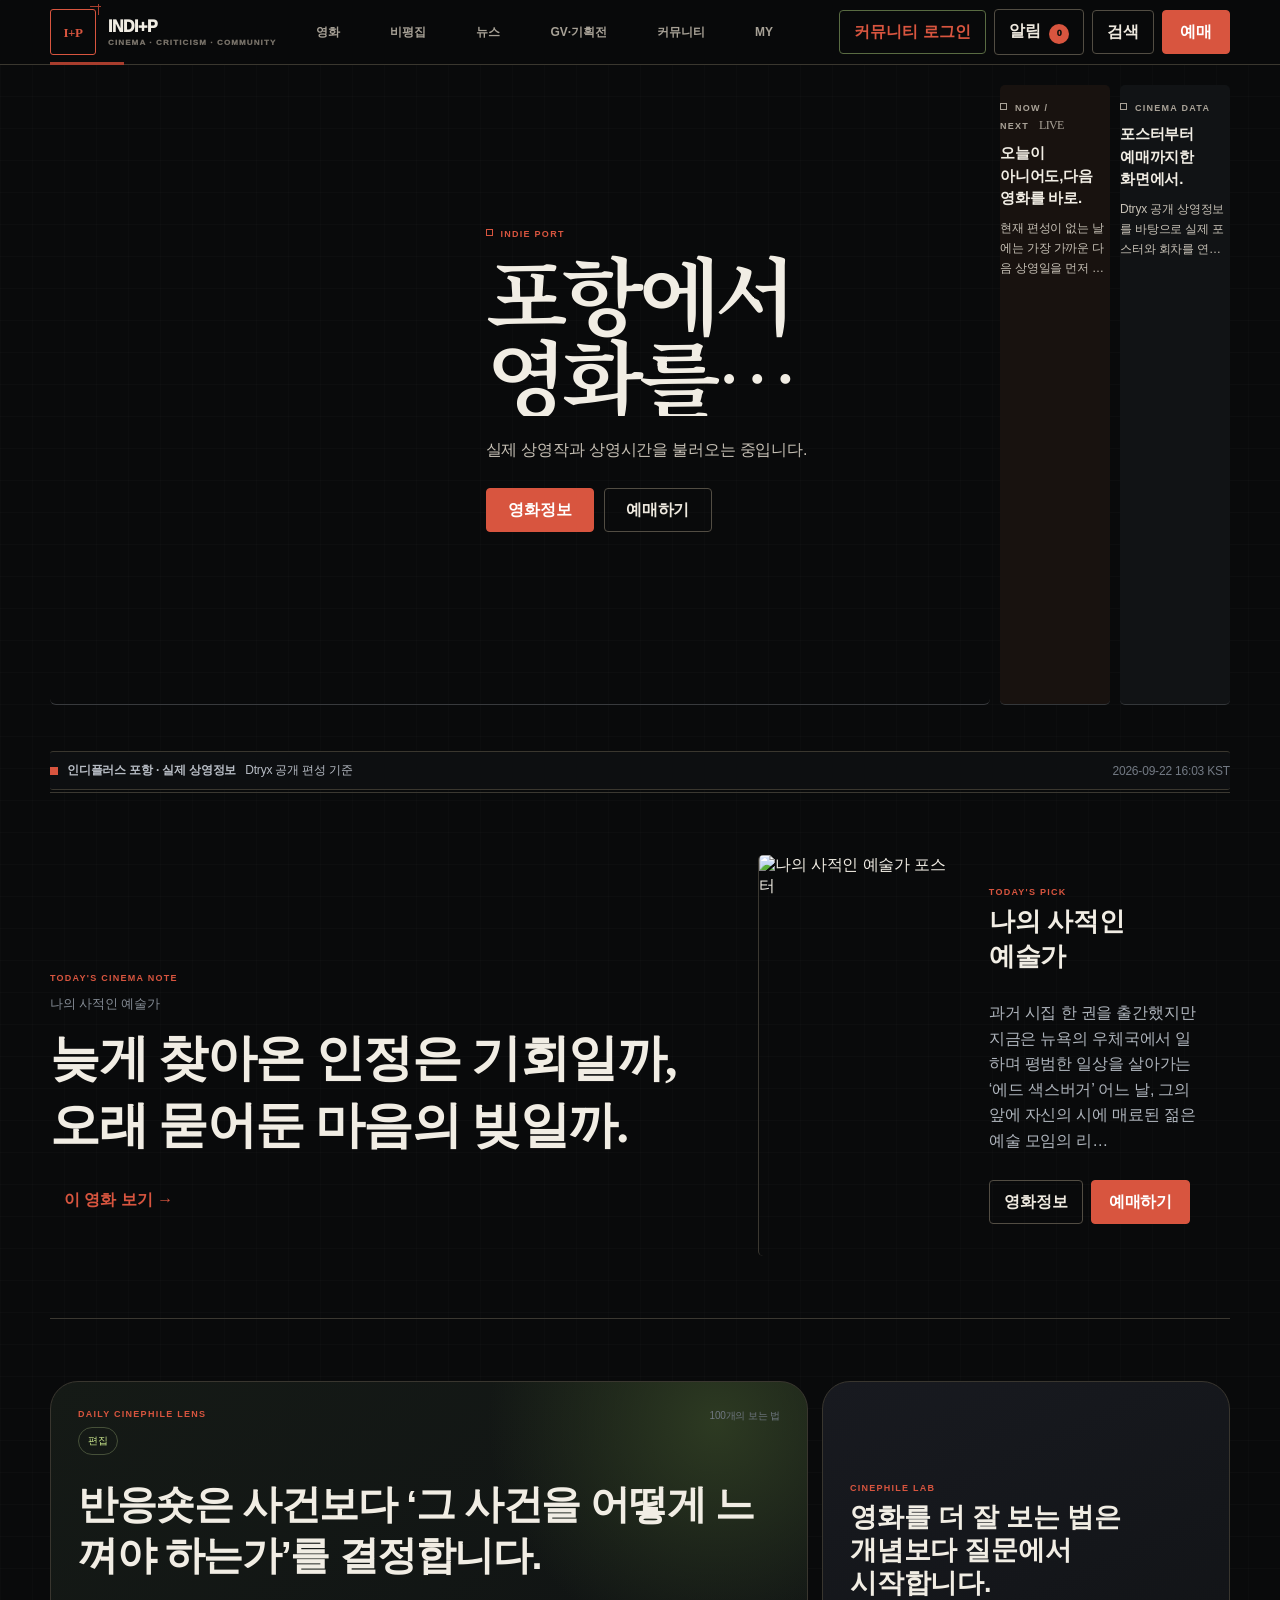
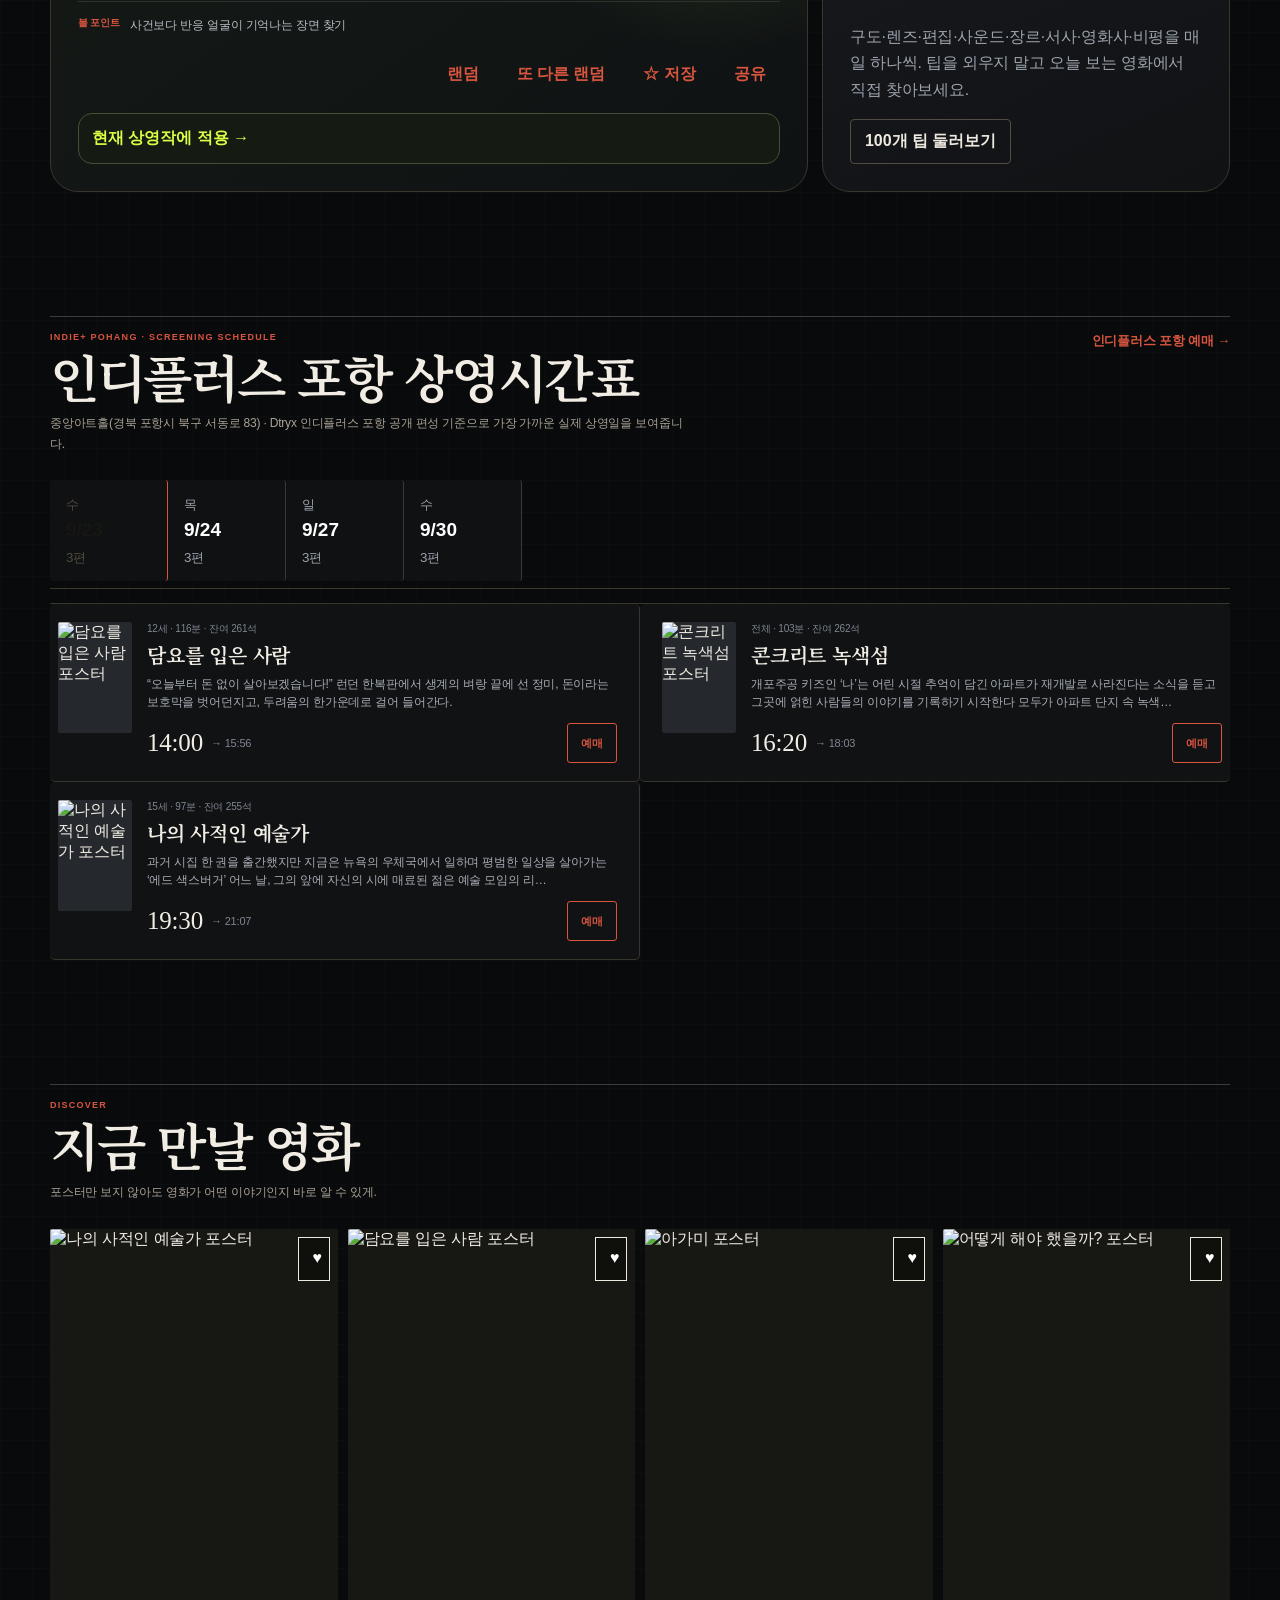
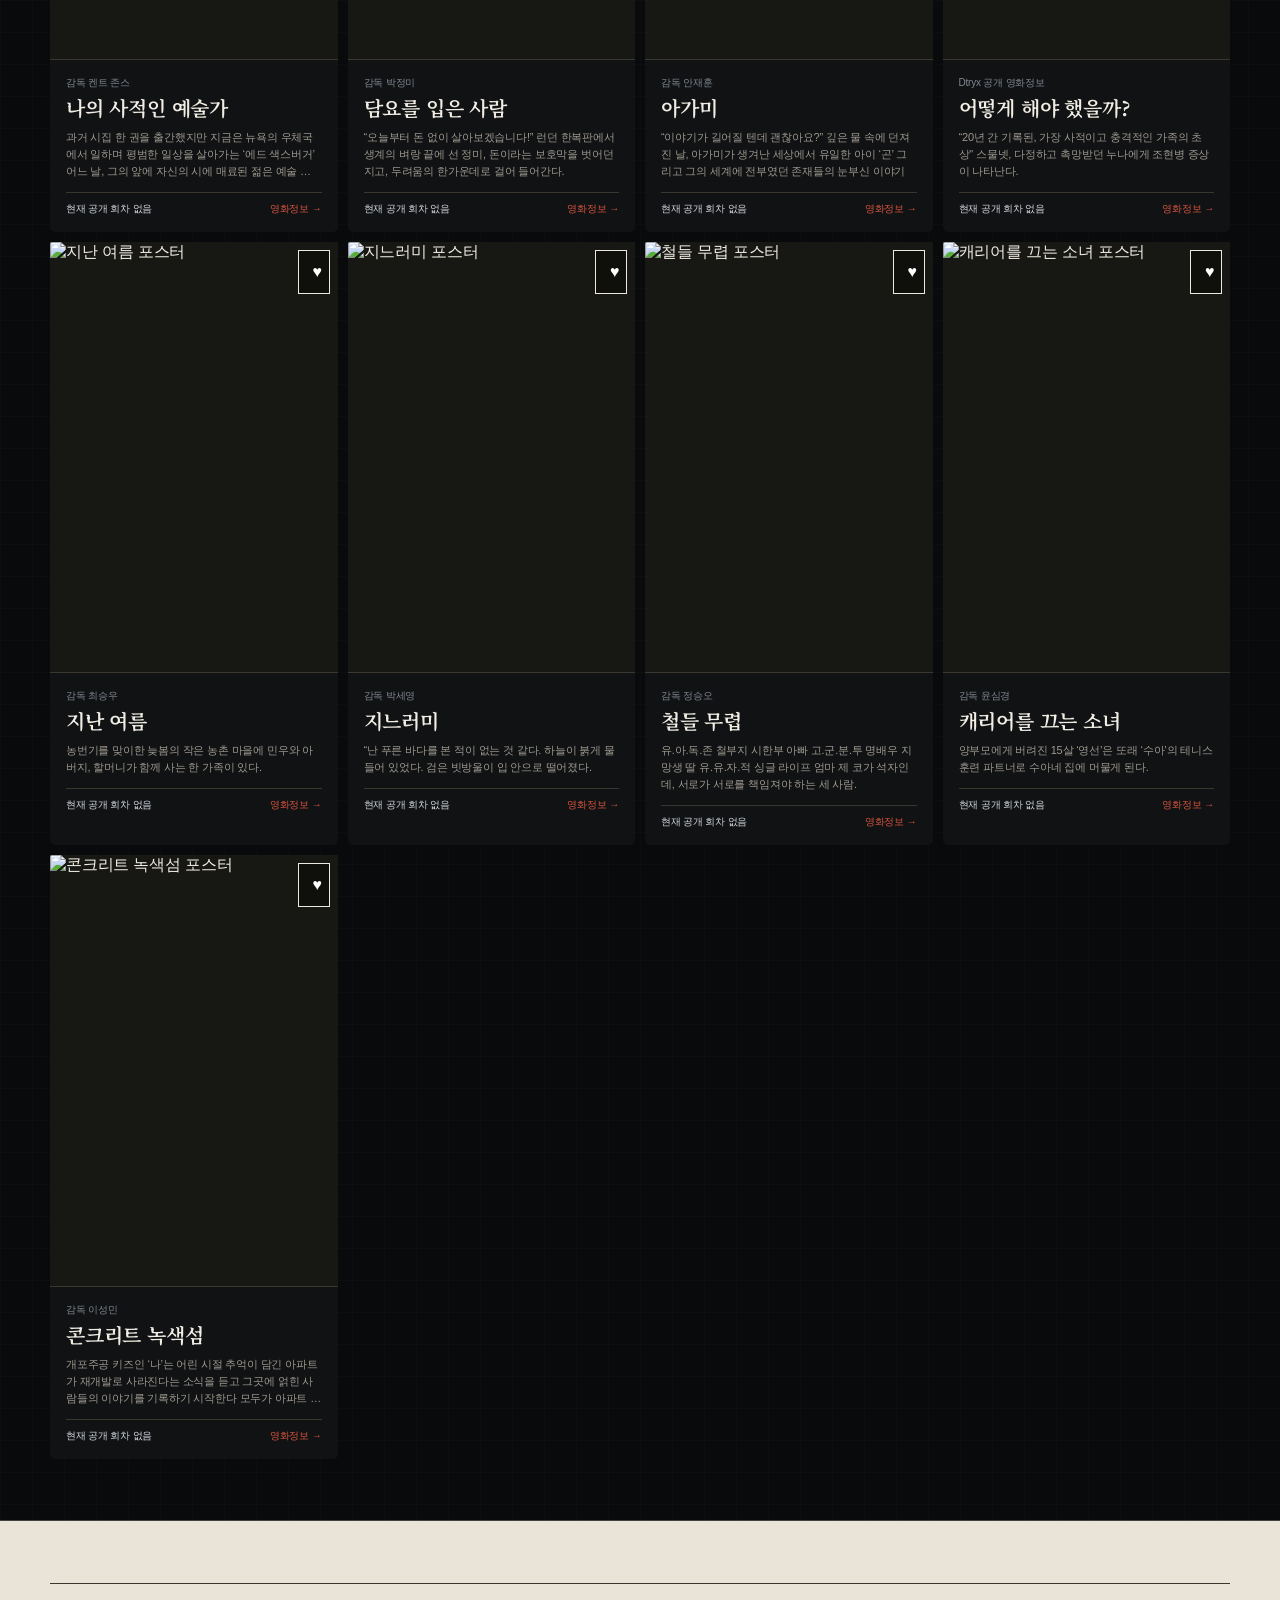
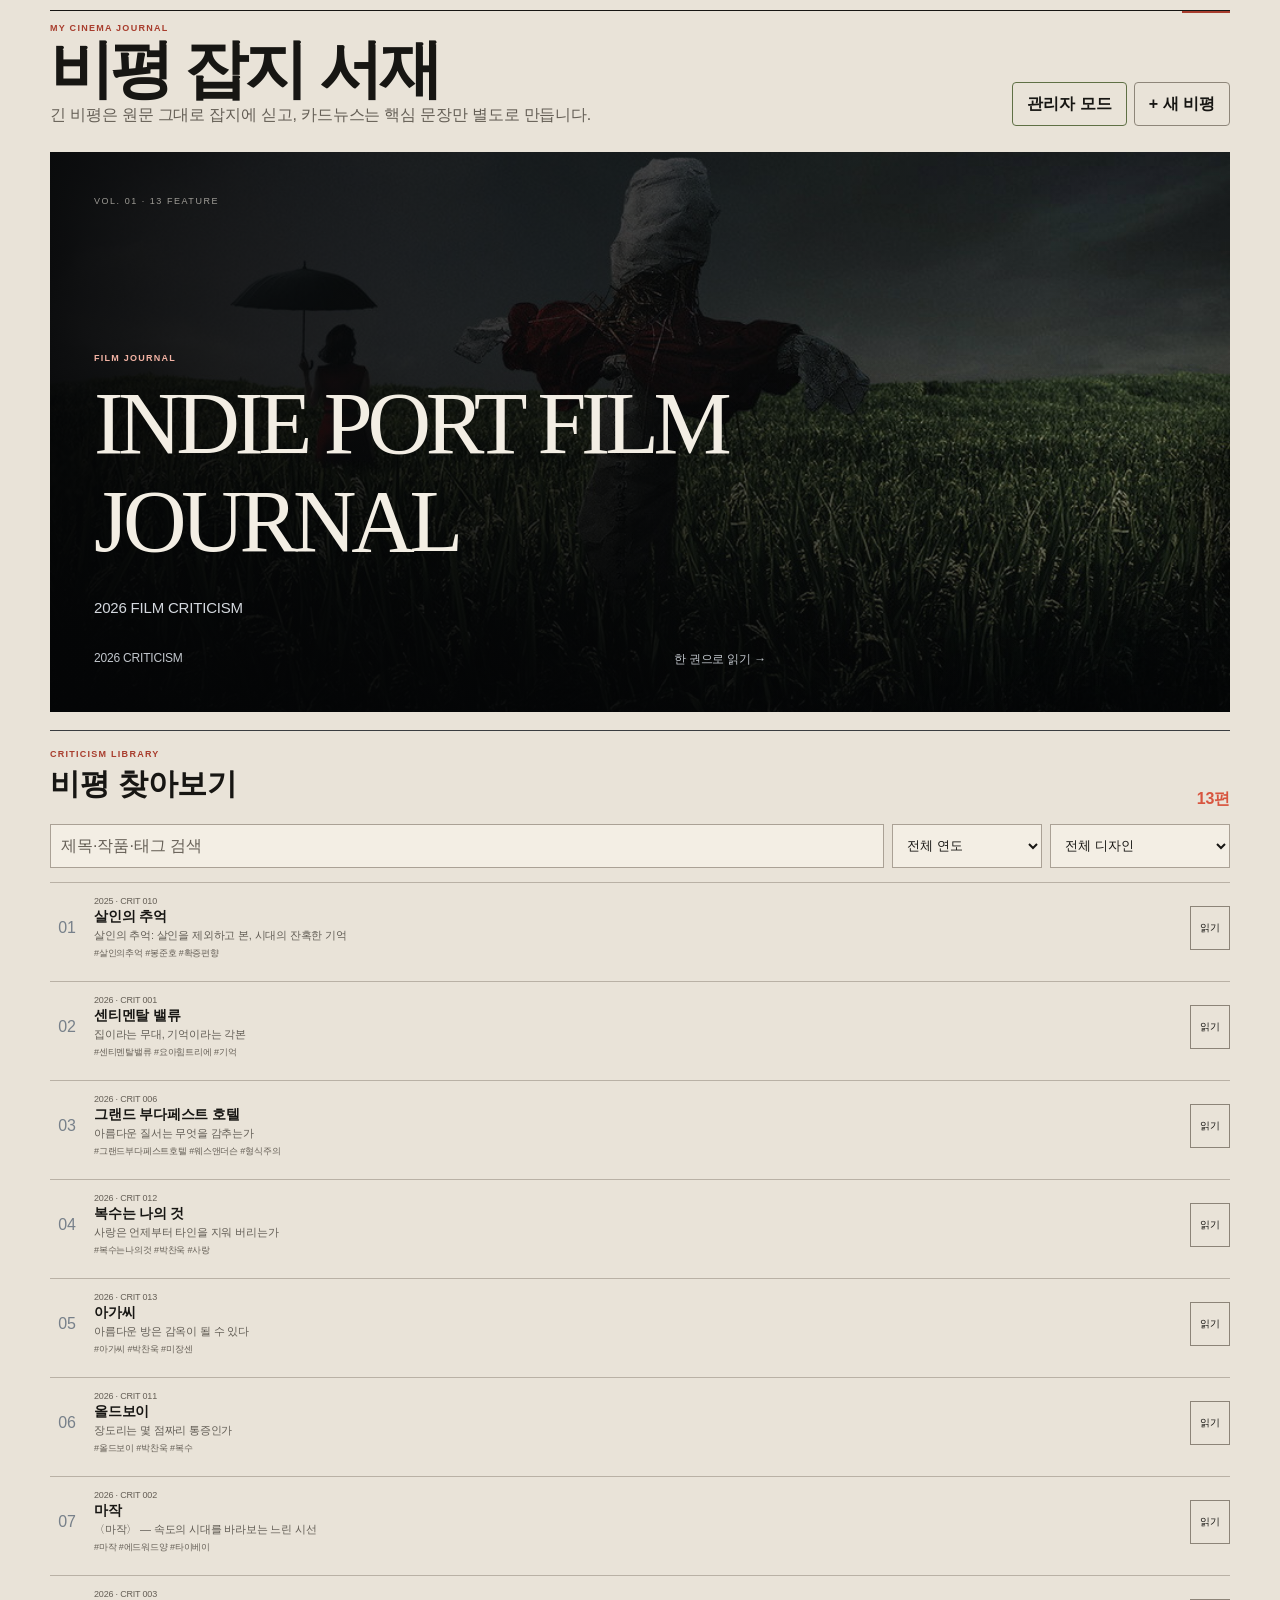
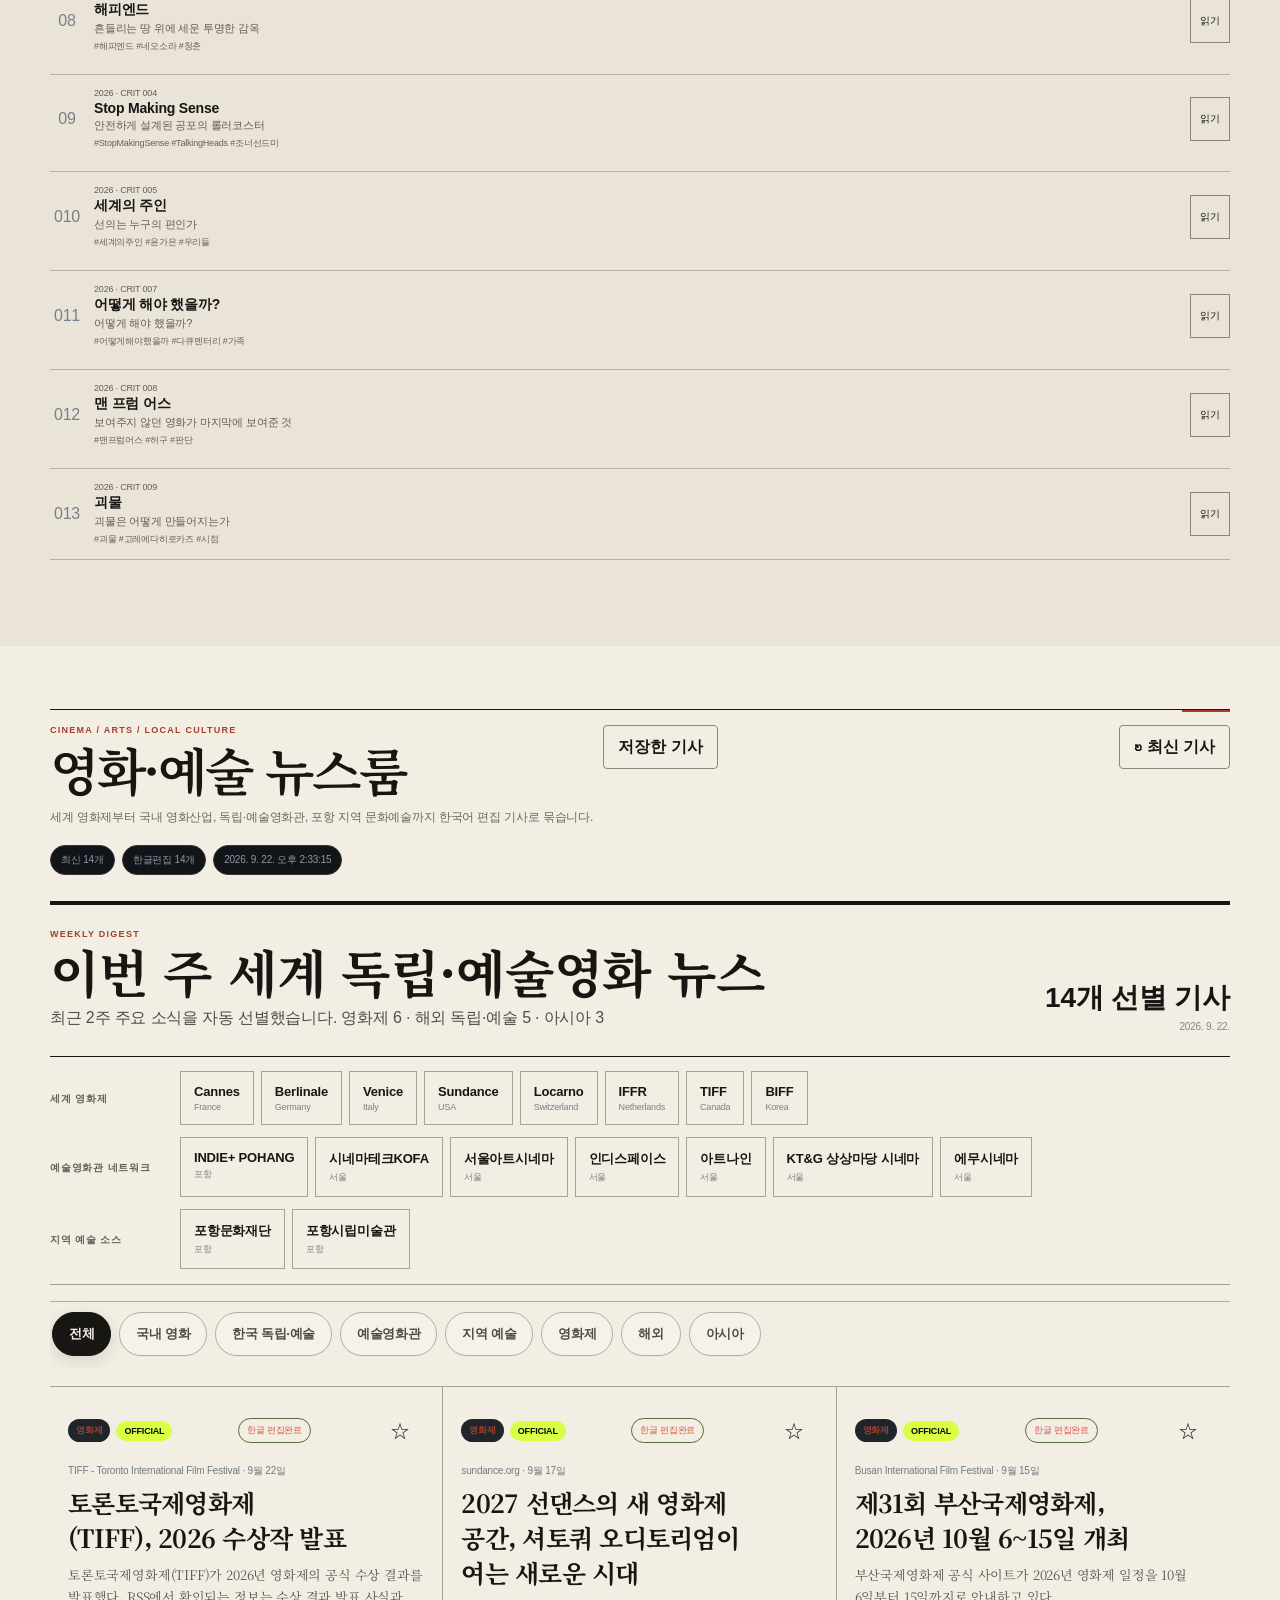
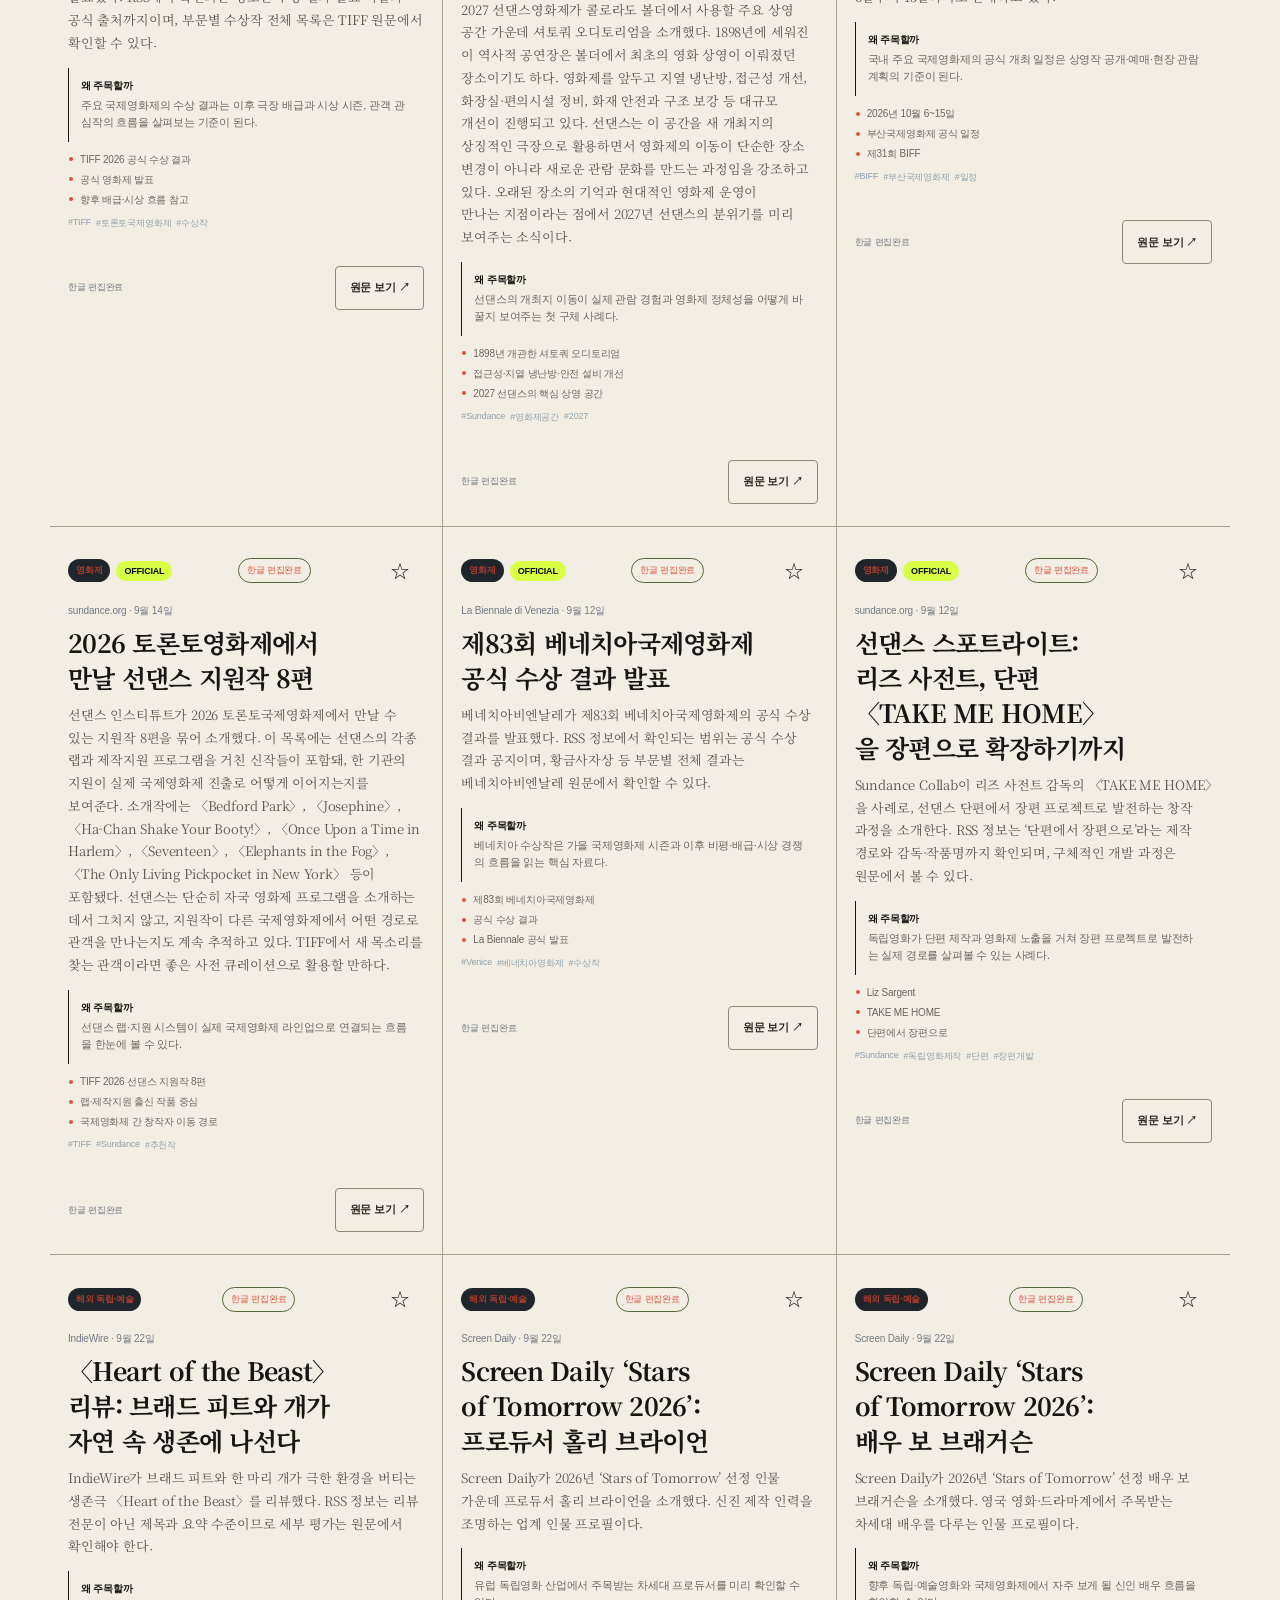
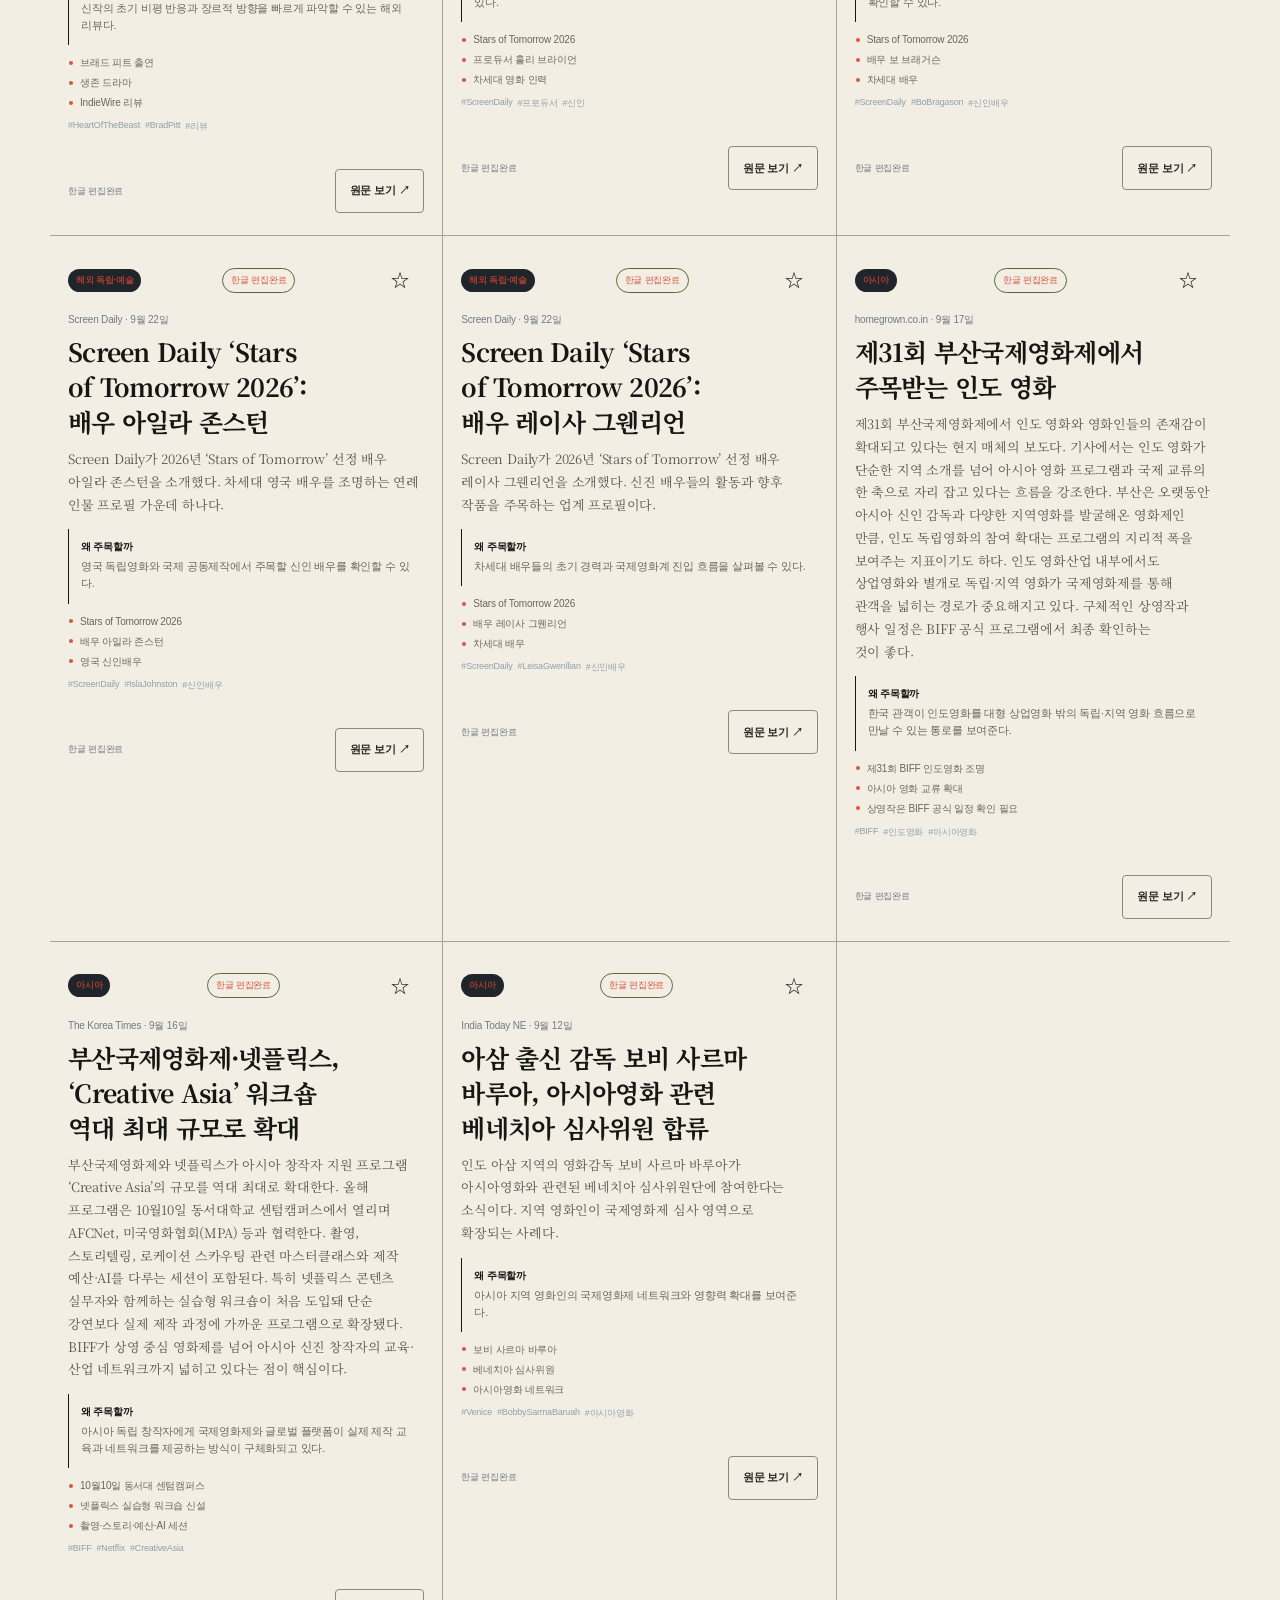
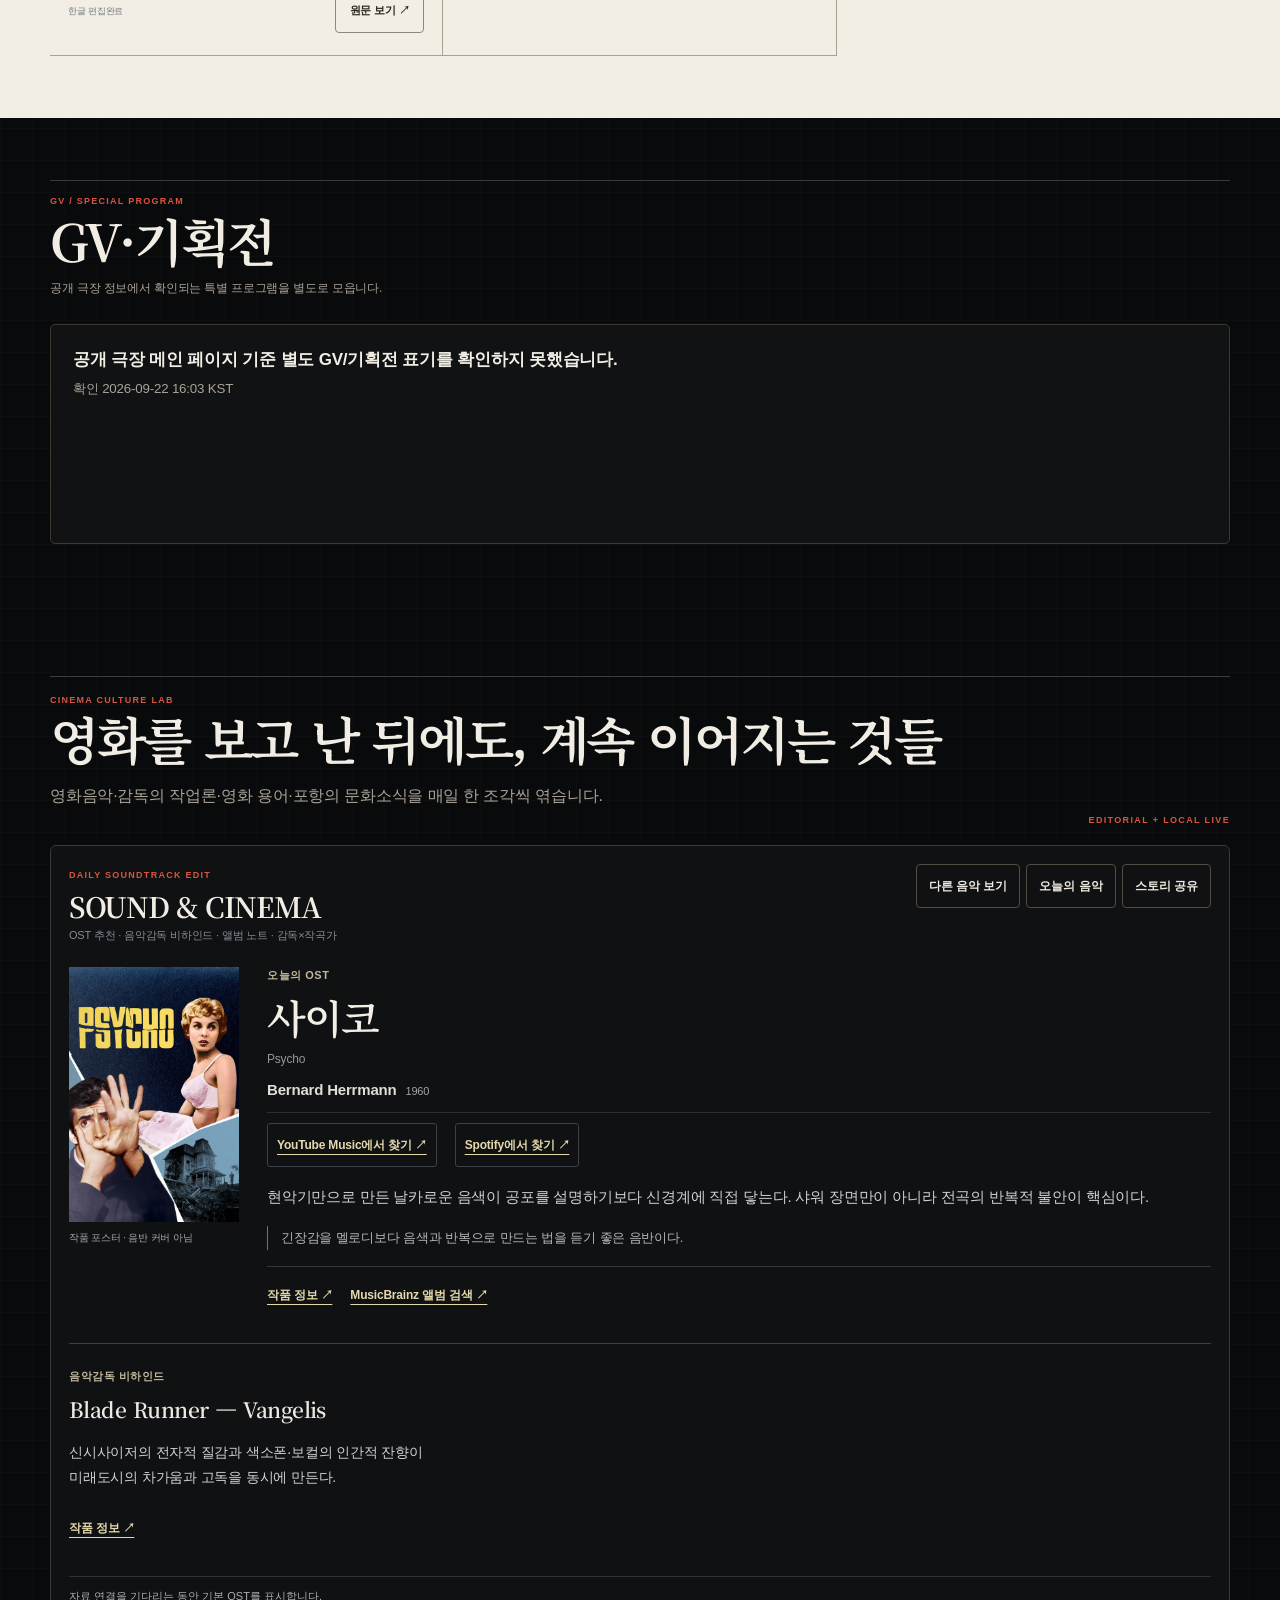
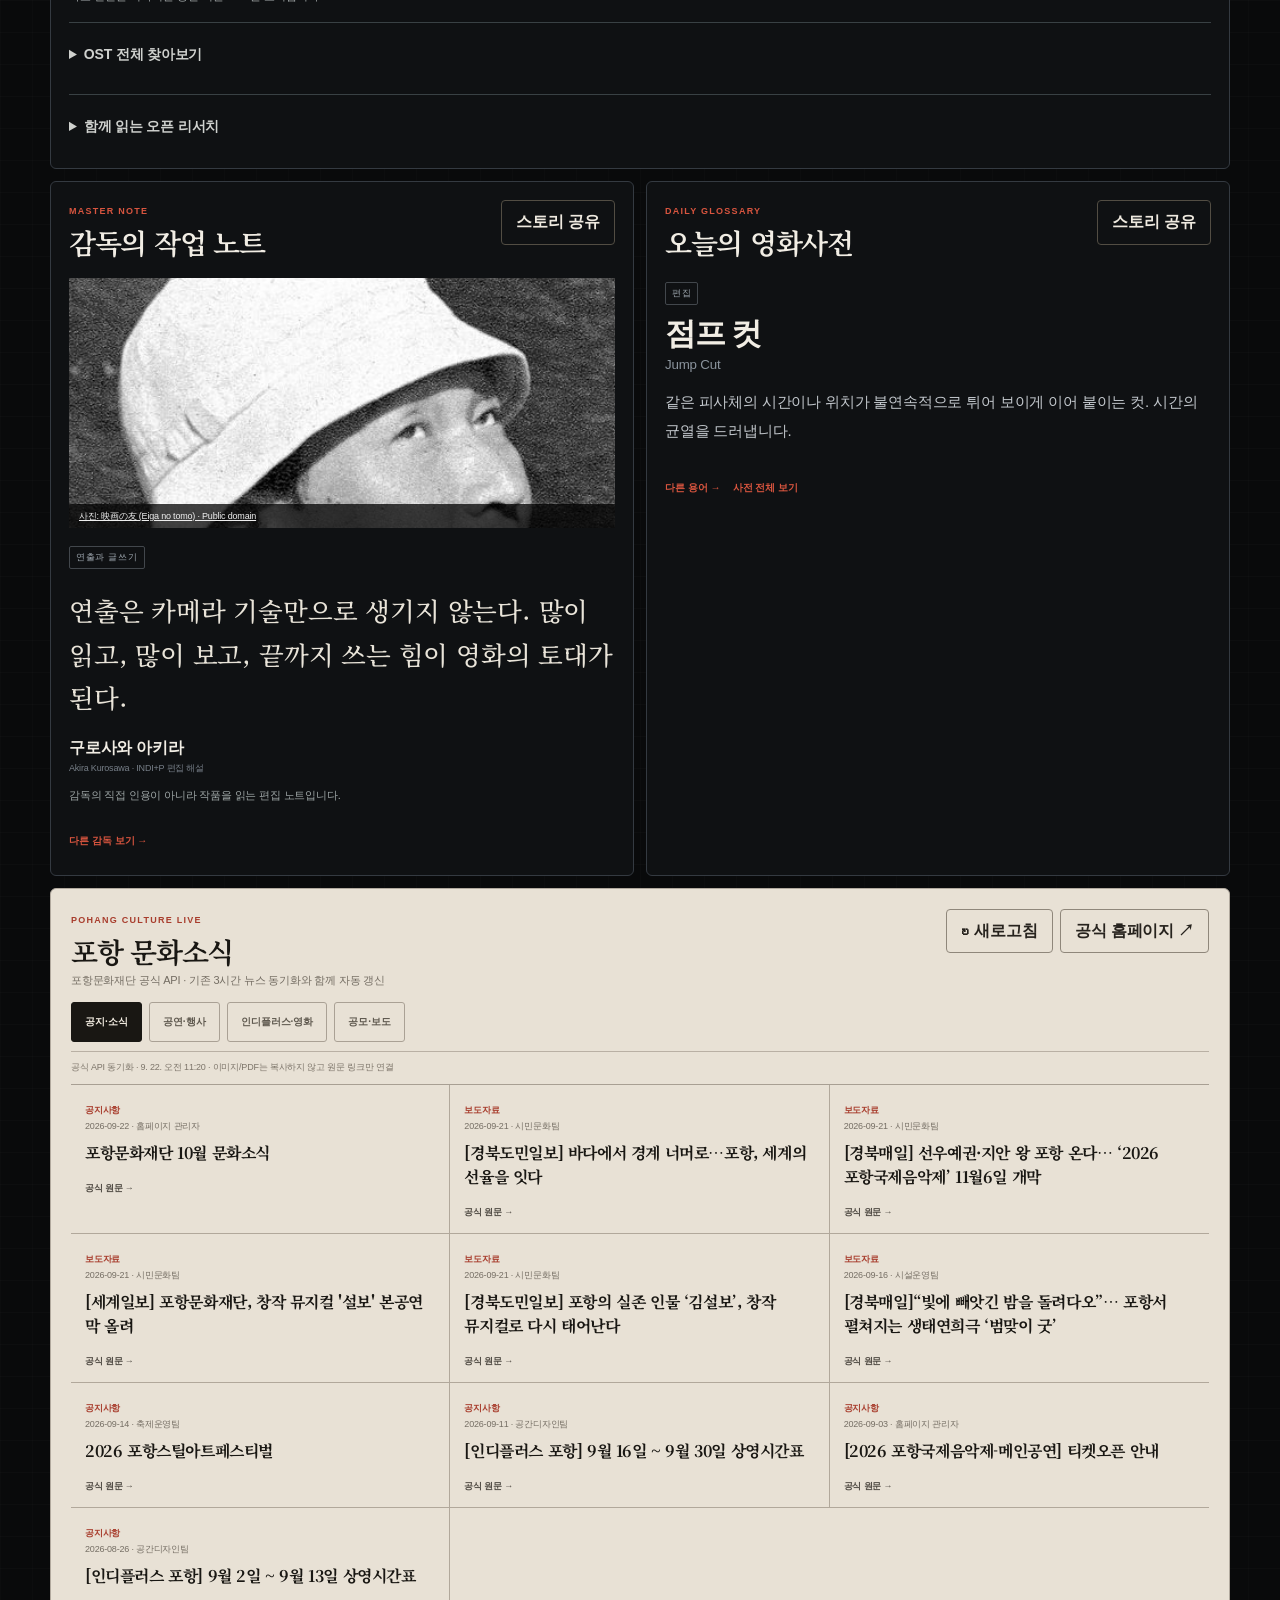
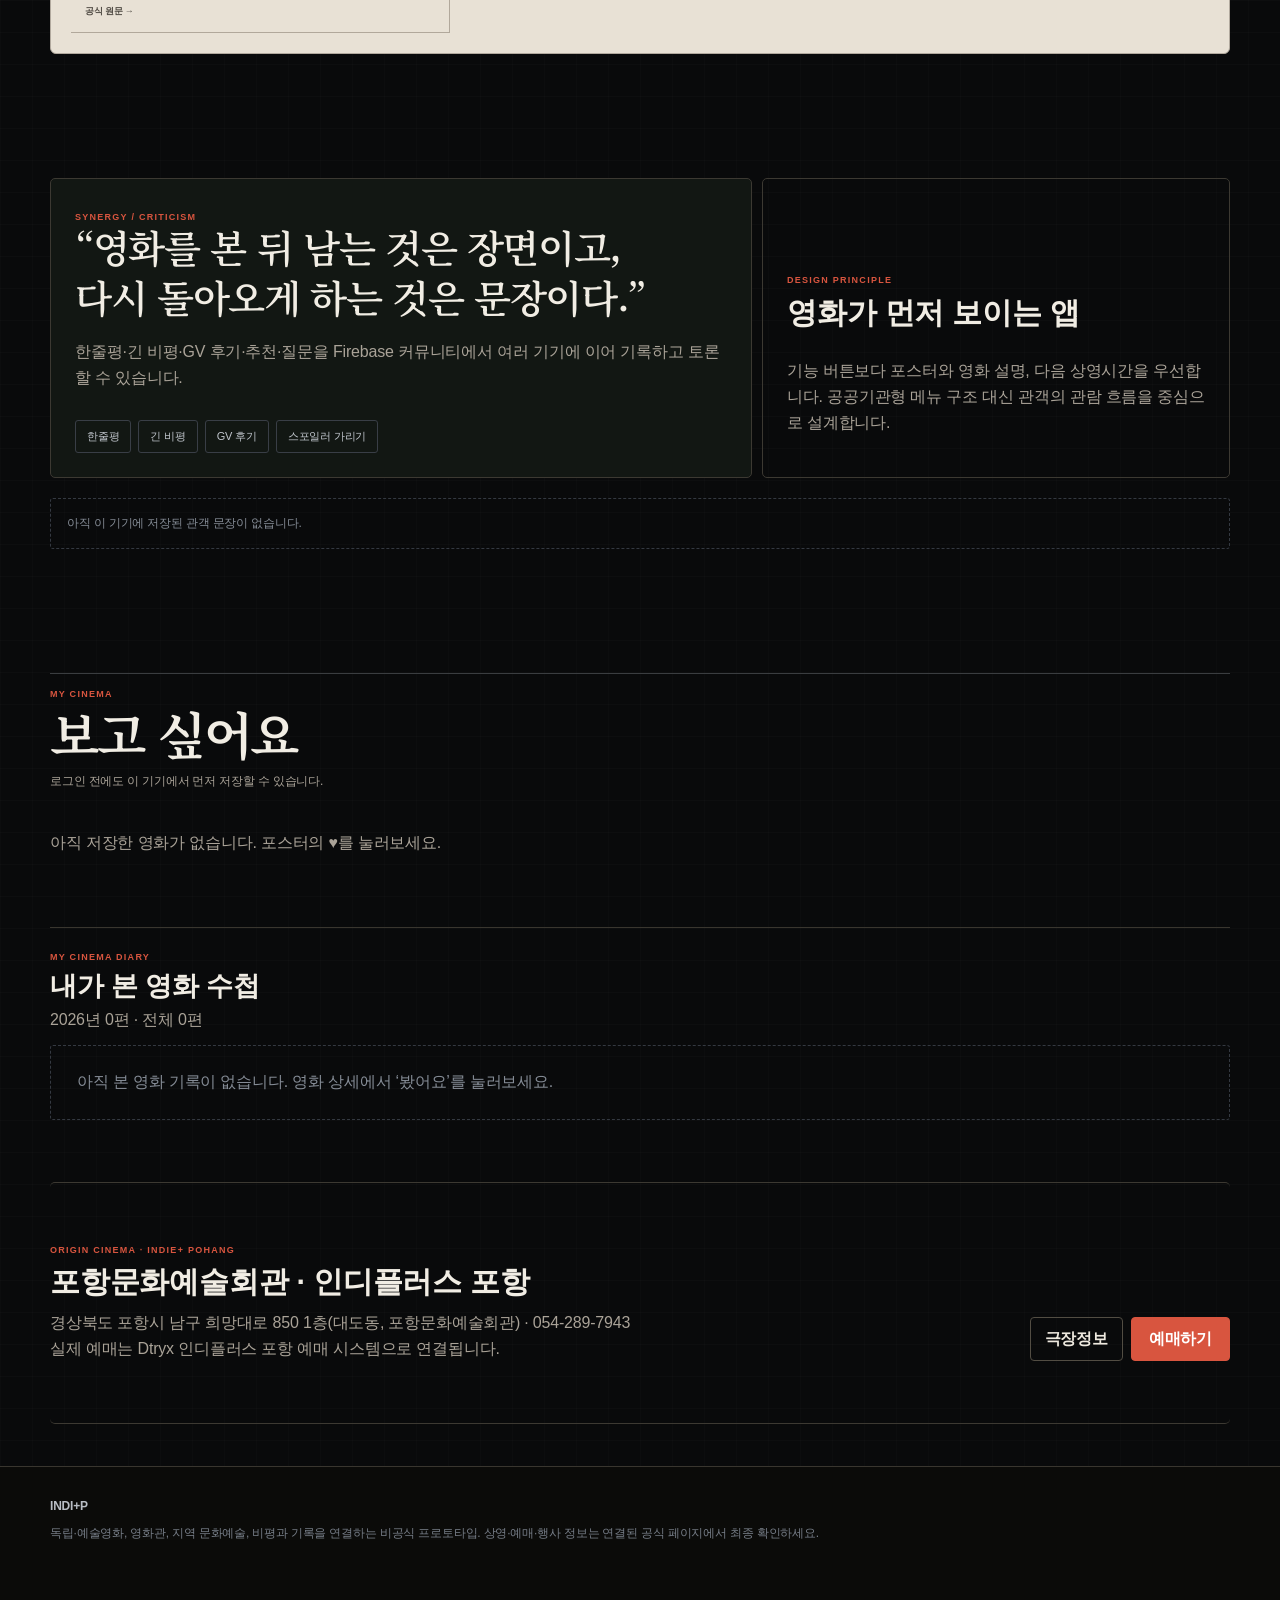
==== index.html @ f3929c44 "fix: retry Dtryx sync and correct cinema venue" ====
<!doctype html>
<html lang="ko">
<head>
<meta charset="utf-8">
<meta name="viewport" content="width=device-width,initial-scale=1,viewport-fit=cover">
<meta name="theme-color" content="#0f0f0d">
<title>INDI+P — cinema, criticism & community</title>
<meta name="description" content="독립·예술영화, 비평, 커뮤니티, 상영·예매 정보를 연결하는 영화 플랫폼">
<link rel="manifest" href="./manifest.webmanifest">
<link rel="icon" type="image/png" href="./icons/icon-192.png">
<link rel="preconnect" href="https://img.dtryx.com">
<link rel="stylesheet" href="https://cdn.jsdelivr.net/gh/orioncactus/pretendard@v1.3.9/dist/web/static/pretendard.css">
<link rel="stylesheet" href="https://fonts.googleapis.com/css2?family=Noto+Serif+KR:wght@400;500;600;700;800&display=swap">
<link rel="stylesheet" href="./app.css">
<link rel="stylesheet" href="./editorial-v18.css">
<link rel="stylesheet" href="./v20.css">
<link rel="stylesheet" href="./v21.css">
<link rel="stylesheet" href="./v22.css">
<link rel="stylesheet" href="./mobile-v24.css">
<link rel="stylesheet" href="./community-v28.css">
<link rel="stylesheet" href="./culture-v30.css">
<link rel="stylesheet" href="./editorial-v32.css">
<link rel="stylesheet" href="./mobile-v33.css">
<link rel="stylesheet" href="./mobile-edition.css?rev=39">
<link rel="stylesheet" href="./editorial-v38.css">
<meta name="app-release" content="mobile-39">
</head>
<body>
<header class="topbar">
  <div class="wrap nav">
    <a class="brand" href="#home"><span class="mark" id="brandMark">IP</span><span id="brandName">INDIE PORT<small id="brandOrigin">WORKING TITLE · from INDIE+ POHANG</small></span></a><button class="mobile-search" id="mobileSearchBtn" aria-label="영화 검색">검색</button>
    <nav class="links"><button data-scroll="discover">영화</button><button data-scroll="criticism">비평집</button><button data-scroll="newsroom">뉴스</button><button data-scroll="program">GV·기획전</button><button data-scroll="community">커뮤니티</button><button data-scroll="my">MY</button></nav>
    <div class="nav-actions"><button class="chipbtn" id="searchBtn">검색</button><button class="chipbtn" id="installBtn" hidden>앱 설치</button><a class="primary compact" href="https://www.dtryx.com/reserve/cinema.do?CinemaCd=000057" target="_blank" rel="noopener">예매</a></div>
  </div>
</header>
<main id="home">
<section class="wrap hero">
  <article class="hero-card">
    <div class="hero-backdrop" id="heroBackdrop"></div>
    <div class="hero-copy"><div class="kicker" id="heroMeta">INDIE PORT</div><h1 id="heroTitle">포항에서<br>영화를 발견하다.</h1><p id="heroDesc">실제 상영작과 상영시간을 불러오는 중입니다.</p>
      <div class="hero-actions"><button class="primary" id="heroInfo">영화정보</button><a class="ghostbtn" id="heroBook" target="_blank" rel="noopener">예매하기</a></div>
    </div>
  </article>
  <aside class="stat-stack">
    <article class="stat warm"><div><div class="kicker warm">NOW / NEXT</div><div class="big">LIVE</div></div><div><h3>오늘이 아니어도,<br>다음 영화를 바로.</h3><p>현재 편성이 없는 날에는 가장 가까운 다음 상영일을 먼저 보여줍니다.</p></div></article>
    <article class="stat"><div class="kicker">CINEMA DATA</div><div><h3>포스터부터 예매까지<br>한 화면에서.</h3><p>Dtryx 공개 상영정보를 바탕으로 실제 포스터와 회차를 연결합니다.</p></div></article>
  </aside>
</section>
<section class="wrap">
  <div class="data-strip"><span class="live-dot"></span><strong>인디플러스 포항 · 실제 상영정보</strong><span>Dtryx 공개 편성 기준</span><span class="right" id="updatedAt">업데이트 확인 중</span></div>
</section>
<section class="wrap section daily-board" id="daily">
  <article class="daily-line">
    <div class="kicker">TODAY'S CINEMA NOTE</div>
    <small id="dailyLineMovie">오늘의 영화 한마디</small>
    <blockquote id="dailyLineText">오늘의 문장을 고르는 중입니다.</blockquote>
    <button class="text-button" id="dailyLineOpen">이 영화 보기 →</button>
  </article>
  <article class="daily-pick">
    <img id="dailyPickPoster" alt="">
    <div>
      <div class="kicker">TODAY'S PICK</div>
      <h3 id="dailyPickTitle">오늘의 영화추천</h3>
      <p id="dailyPickReason">상영 일정과 작품 정보를 바탕으로 추천을 준비하고 있습니다.</p>
      <div class="daily-pick-actions"><button class="ghostbtn" id="dailyPickInfo">영화정보</button><a class="primary compact" id="dailyPickBook" target="_blank" rel="noopener">예매하기</a></div>
    </div>
  </article>
</section>
<section class="wrap section" id="schedule">
  <div class="section-head"><div><div class="kicker">INDIE+ POHANG · SCREENING SCHEDULE</div><h2>인디플러스 포항 상영시간표</h2><p>중앙아트홀(경북 포항시 북구 서동로 83) · Dtryx 인디플러스 포항 공개 편성 기준으로 가장 가까운 실제 상영일을 보여줍니다.</p></div><a class="textlink" href="https://www.dtryx.com/reserve/cinema.do?CinemaCd=000057" target="_blank" rel="noopener">인디플러스 포항 예매 →</a></div>
  <div class="date-tabs" id="dateTabs"></div>
  <div class="sessions" id="sessions"><div class="empty skeleton">상영정보를 불러오는 중입니다.</div></div>
</section>
<section class="wrap section" id="discover">
  <div class="section-head"><div><div class="kicker">DISCOVER</div><h2>지금 만날 영화</h2><p>포스터만 보지 않아도 영화가 어떤 이야기인지 바로 알 수 있게.</p></div></div>
  <div class="poster-grid" id="posterGrid"></div>
</section>
<section class="wrap section" id="program">
  <div class="section-head"><div><div class="kicker">GV / SPECIAL PROGRAM</div><h2>GV·기획전</h2><p>공개 극장 정보에서 확인되는 특별 프로그램을 별도로 모읍니다.</p></div></div>
  <article class="program-card"><strong id="programStatus">프로그램 정보를 확인 중입니다.</strong><small id="programUpdated"></small></article>
</section>
<section class="wrap section editorial" id="community">
  <article class="feature main"><div class="kicker">SYNERGY / CRITICISM</div><div class="quote">“영화를 본 뒤 남는 것은 장면이고,<br>다시 돌아오게 하는 것은 문장이다.”</div><p>한줄평·긴 비평·GV 후기·추천·질문을 Firebase 커뮤니티에서 여러 기기에 이어 기록하고 토론할 수 있습니다.</p><div class="tags"><span>한줄평</span><span>긴 비평</span><span>GV 후기</span><span>스포일러 가리기</span></div></article>
  <article class="feature"><div class="kicker">DESIGN PRINCIPLE</div><h3>영화가 먼저 보이는 앱</h3><p>기능 버튼보다 포스터와 영화 설명, 다음 상영시간을 우선합니다. 공공기관형 메뉴 구조 대신 관객의 관람 흐름을 중심으로 설계합니다.</p></article>
  <div class="community-feed" id="communityFeed"></div>
</section>
<section class="wrap section" id="my">
  <div class="section-head"><div><div class="kicker">MY CINEMA</div><h2>보고 싶어요</h2><p>로그인 전에도 이 기기에서 먼저 저장할 수 있습니다.</p></div></div>
  <div class="my-list" id="myList"></div>
</section>
<section class="wrap section venue">
  <div><div class="kicker">ORIGIN CINEMA · INDIE+ POHANG</div><h3>포항문화예술회관 · 인디플러스 포항</h3><p>경상북도 포항시 남구 희망대로 850 1층(대도동, 포항문화예술회관) · 054-289-7943<br>실제 예매는 Dtryx 인디플러스 포항 예매 시스템으로 연결됩니다.</p></div>
  <div class="venue-actions"><a class="ghostbtn" href="https://www.dtryx.com/cinema/main.do?cgid=FE8EF4D2-F22D-4802-A39A-D58F23A29C1E&BrandCd=indieart&CinemaCd=000057" target="_blank" rel="noopener">극장정보</a><a class="primary" href="https://www.dtryx.com/reserve/cinema.do?CinemaCd=000057" target="_blank" rel="noopener">예매하기</a></div>
</section>
</main>
<footer class="footer"><div class="wrap"><strong id="brandFooter">INDIE PORT · WORKING TITLE</strong><p>독립·예술영화, 영화관, 지역 문화예술, 비평과 기록을 연결하는 비공식 프로토타입. 상영·예매·행사 정보는 연결된 공식 페이지에서 최종 확인하세요.</p></div></footer>
<nav class="mobile-nav"><button data-scroll="home"><span>⌂</span>홈</button><button data-scroll="discover"><span>◇</span>영화</button><button data-scroll="criticism"><span>≡</span>비평집</button><button data-scroll="newsroom"><span>▤</span>뉴스</button><button data-scroll="community"><span>✦</span>커뮤니티</button><button data-scroll="my"><span>◎</span>MY</button></nav>
<div class="search-panel" id="searchPanel"><div class="search-box"><button id="closeSearch">×</button><label>영화·감독·배우 검색</label><input id="searchInput" type="search" placeholder="예: 아가미, 정승오, 하윤경"><div class="search-results" id="searchResults"></div></div></div>
<div class="overlay" id="movieOverlay">
  <div class="sheet">
    <div class="sheet-top"><img class="sheet-poster" id="detailPoster" alt=""><div><div class="kicker">MOVIE DETAIL</div><h2 id="detailTitle"></h2><div class="eng" id="detailEng"></div><p class="lead" id="detailShort"></p></div><button class="close" id="closeMovie">×</button></div>
    <div class="detail-meta" id="detailNext"></div><p class="people" id="detailPeople"></p><p class="synopsis" id="detailSynopsis"></p>
    <div class="detail-actions"><a class="primary" id="detailBook" target="_blank" rel="noopener">예매하기</a><button class="ghostbtn" id="detailTrailer">예고편 보기</button><button class="ghostbtn watch-detail" id="detailWatch">♡ 보고 싶어요</button></div>
    <div class="review-compose"><input id="reviewInput" maxlength="240" placeholder="이 영화에 남기고 싶은 한 문장"><button class="primary compact" id="saveReview">한줄평 저장</button></div>
  </div>
</div>
<div class="toast" id="toast"></div>
<script src="./firebase-client.js"></script>
<script src="./firebase-loader.js"></script>
<script src="./firebase-bridge.js"></script>
<script src="./app.js"></script>
<script src="./features-v04.js"></script>
<script src="./features-v05.js"></script>
<script src="./features-v06.js"></script>
<script src="./features-v07.js"></script>
<script src="./features-v08.js?rev=39"></script>
<script src="./features-v17.js"></script>
<script src="./features-v20.js"></script>
<script src="./features-v21.js"></script>
<script src="./features-v22.js"></script>
<script src="./features-v24.js"></script>
<script src="./features-v28.js"></script>
<script src="./features-v30.js?rev=39"></script>
<script src="./mobile-edition.js?rev=39"></script>
</body>
</html>
---- app.css ----
:root{--bg:#090a0b;--panel:#121417;--panel2:#171a1f;--line:#2a2e35;--text:#f7f7f2;--muted:#9298a2;--lime:#d8ff43;--orange:#ff7654;--shadow:0 28px 80px rgba(0,0,0,.35)}
*{box-sizing:border-box}html{scroll-behavior:smooth}body{margin:0;background:radial-gradient(circle at 75% -10%,#222938 0,transparent 28%),var(--bg);color:var(--text);font-family:Pretendard,-apple-system,BlinkMacSystemFont,"Segoe UI",sans-serif;-webkit-tap-highlight-color:transparent}button,a,input{font:inherit}button{cursor:pointer}a{color:inherit;text-decoration:none}.wrap{width:min(1320px,calc(100% - 40px));margin:auto}
.topbar{position:sticky;top:0;z-index:60;background:rgba(9,10,11,.8);backdrop-filter:blur(22px);border-bottom:1px solid rgba(255,255,255,.07)}.nav{height:70px;display:flex;align-items:center;gap:26px}.brand{display:flex;align-items:center;gap:10px;font-weight:950;letter-spacing:-.045em}.mark{width:36px;height:36px;border-radius:12px;background:var(--lime);color:#080a08;display:grid;place-items:center;font-size:11px}.brand small{display:block;color:#727983;font-size:8px;letter-spacing:.2em;margin-top:2px}.links{display:flex;gap:18px}.links button{background:none;border:0;color:#a7adb6}.links button:hover{color:#fff}.nav-actions{margin-left:auto;display:flex;gap:8px}
.chipbtn,.ghostbtn,.primary{border-radius:999px;padding:11px 15px;border:1px solid var(--line);background:#14171b;color:#fff;font-weight:850}.primary{background:var(--lime);border-color:var(--lime);color:#0c0d0a}.compact{padding:9px 14px}.ghostbtn:hover,.chipbtn:hover{border-color:#4c535d}
.hero{padding:34px 0 18px;display:grid;grid-template-columns:1.45fr .55fr;gap:16px}.hero-card{min-height:590px;border-radius:34px;overflow:hidden;position:relative;border:1px solid rgba(255,255,255,.08);background:#17191d;box-shadow:var(--shadow)}.hero-backdrop{position:absolute;inset:0;background-size:cover;background-position:center;transform:scale(1.02)}.hero-backdrop:after{content:"";position:absolute;inset:0;background:linear-gradient(90deg,rgba(5,6,7,.97) 0,rgba(5,6,7,.78) 44%,rgba(5,6,7,.12) 80%),linear-gradient(0deg,rgba(5,6,7,.78),transparent 58%)}.hero-copy{position:absolute;z-index:2;left:42px;bottom:42px;max-width:620px}.kicker{font-size:11px;font-weight:950;letter-spacing:.18em;text-transform:uppercase;color:var(--lime)}.kicker.warm{color:#ff9a82}.hero h1{font-size:clamp(48px,6vw,82px);line-height:.94;letter-spacing:-.07em;margin:10px 0 18px}.hero p{color:#c7cbd1;line-height:1.7}.hero-actions{display:flex;gap:9px;flex-wrap:wrap;margin-top:24px}
.stat-stack{display:grid;grid-template-rows:1fr 1fr;gap:16px}.stat{border:1px solid var(--line);border-radius:30px;padding:26px;background:linear-gradient(145deg,#171a1e,#101214);display:flex;flex-direction:column;justify-content:space-between}.stat.warm{background:linear-gradient(145deg,#37180f,#111214)}.stat .big{font-size:52px;font-weight:950;letter-spacing:-.06em}.stat h3{font-size:24px;margin:8px 0}.stat p{color:var(--muted);line-height:1.55;font-size:13px;margin:0}
.data-strip{display:flex;align-items:center;gap:9px;margin:10px 0 2px;padding:12px 15px;border:1px solid var(--line);border-radius:18px;background:#101215;color:#b8bdc5;font-size:12px}.live-dot{width:8px;height:8px;border-radius:50%;background:var(--lime);box-shadow:0 0 16px var(--lime)}.data-strip .right{margin-left:auto;color:#737a84}.section{padding:36px 0}.section-head{display:flex;align-items:end;justify-content:space-between;gap:18px;margin-bottom:18px}.section h2{font-size:32px;letter-spacing:-.045em;margin:5px 0}.section-head p{margin:0;color:var(--muted);font-size:13px}.textlink{color:var(--lime);font-size:13px;font-weight:850}
.date-tabs{display:flex;gap:9px;overflow:auto;padding-bottom:7px;scrollbar-width:none}.day{min-width:92px;padding:12px 13px;border:1px solid var(--line);border-radius:18px;background:#111317;color:#9ca2ab;text-align:left}.day strong{display:block;color:#fff;font-size:19px;margin:2px 0}.day.active{background:var(--lime);border-color:var(--lime);color:#1b2012}.day.active strong{color:#080a07}
.sessions{display:grid;grid-template-columns:repeat(3,1fr);gap:12px;margin-top:14px}.session{border:1px solid var(--line);background:linear-gradient(145deg,#171a1e,#111316);border-radius:24px;padding:16px;display:grid;grid-template-columns:84px 1fr;gap:15px;min-height:176px;transition:.22s}.session:hover{transform:translateY(-3px);border-color:#444a53}.thumb{width:84px;aspect-ratio:2/3;object-fit:cover;border-radius:14px;background:#25282d}.session h3{font-size:19px;margin:4px 0 6px}.session p{font-size:12px;color:#a8adb5;line-height:1.5;margin:0}.micro{font-size:10px;color:#7f8690}.session-bottom{display:flex;align-items:center;gap:8px;margin-top:12px}.session-bottom strong{font-size:25px}.session-bottom span{font-size:11px;color:#7f8690}.mini{margin-left:auto;border:1px solid var(--lime);color:var(--lime);background:#101214;border-radius:999px;padding:7px 10px;font-size:11px;font-weight:900}
.poster-grid{display:grid;grid-template-columns:repeat(3,1fr);gap:14px}.poster-card{border:1px solid var(--line);border-radius:24px;background:#111316;overflow:hidden;display:grid;grid-template-columns:42% 58%;min-height:270px;cursor:pointer;transition:.22s}.poster-card:hover{transform:translateY(-3px);border-color:#444a53}.poster-wrap{position:relative;min-height:270px;background:#1c1f24}.poster-wrap img{width:100%;height:100%;object-fit:cover;display:block}.heart{position:absolute;top:10px;right:10px;width:36px;height:36px;border-radius:50%;border:1px solid rgba(255,255,255,.32);background:rgba(0,0,0,.52);color:#fff}.heart.on{background:var(--lime);border-color:var(--lime);color:#0b0d09}.poster-copy{padding:18px;display:flex;flex-direction:column}.poster-copy small{color:#818892;font-size:10px}.poster-copy h3{font-size:20px;margin:7px 0}.poster-copy p{font-size:12px;line-height:1.6;color:#b5bac2;margin:0}.poster-next{display:flex;justify-content:space-between;gap:8px;margin-top:auto;padding-top:16px;color:#d5d9df;font-size:10px}.poster-next span:last-child{color:var(--lime)}
.editorial{display:grid;grid-template-columns:1.2fr .8fr;gap:14px}.feature{min-height:300px;border:1px solid var(--line);border-radius:28px;background:#121518;padding:28px;display:flex;flex-direction:column;justify-content:flex-end}.feature.main{background:radial-gradient(circle at 80% 20%,#31442b,transparent 32%),linear-gradient(145deg,#172019,#101214)}.quote{font-size:clamp(28px,3vw,42px);font-weight:850;line-height:1.22;letter-spacing:-.035em}.feature h3{font-size:30px;margin:8px 0}.feature p{color:var(--muted);line-height:1.65}.tags{display:flex;gap:7px;flex-wrap:wrap;margin-top:12px}.tags span{border:1px solid #393e46;border-radius:999px;padding:8px 11px;font-size:11px;color:#c2c7ce}
.my-list{display:flex;gap:10px;overflow:auto;min-height:86px}.my-list button{width:220px;min-width:220px;border:1px solid var(--line);border-radius:18px;background:#121417;color:#fff;padding:9px;display:flex;align-items:center;gap:10px;text-align:left}.my-list img{width:44px;height:66px;object-fit:cover;border-radius:8px}.muted{color:var(--muted)}.venue{display:grid;grid-template-columns:1fr auto;align-items:end;gap:18px;border:1px solid var(--line);border-radius:28px;background:linear-gradient(110deg,#121416,#171d14);padding:28px;margin-bottom:42px}.venue h3{font-size:30px;margin:7px 0}.venue p{color:var(--muted);line-height:1.6;margin:0}.venue-actions{display:flex;gap:8px;flex-wrap:wrap}.footer{border-top:1px solid var(--line);padding:32px 0 104px;color:#767d87;font-size:12px}.footer strong{color:#b9bec5}
.overlay{position:fixed;inset:0;z-index:100;background:rgba(0,0,0,.74);backdrop-filter:blur(14px);display:none;align-items:flex-end;justify-content:center}.overlay.open{display:flex}.sheet{width:min(780px,100%);max-height:90vh;overflow:auto;border:1px solid #383d45;border-radius:30px 30px 0 0;background:#171a1e;padding:27px}.sheet-top{display:grid;grid-template-columns:124px 1fr auto;gap:18px}.sheet-poster{width:124px;aspect-ratio:2/3;object-fit:cover;border-radius:16px}.sheet h2{font-size:34px;margin:5px 0}.eng{color:#7f8690;font-size:12px}.lead{font-size:14px;line-height:1.65;color:#d4d7dc}.close{width:40px;height:40px;border:1px solid #3a4048;border-radius:50%;background:#22262b;color:#fff}.detail-meta{margin-top:18px;padding:12px 14px;border-radius:14px;background:#101214;color:var(--lime);font-size:12px;font-weight:850}.people{color:#9ca2ab;font-size:12px}.synopsis{line-height:1.8;color:#c5c9cf}.detail-actions{display:flex;gap:9px;margin-top:18px}
.search-panel{position:fixed;z-index:90;inset:0;background:rgba(5,6,7,.86);backdrop-filter:blur(14px);display:none;justify-content:center;align-items:flex-start;padding-top:86px}.search-panel.open{display:flex}.search-box{width:min(680px,calc(100% - 28px));border:1px solid #343941;border-radius:26px;background:#14171b;padding:20px;position:relative}.search-box>button{position:absolute;right:14px;top:12px;width:34px;height:34px;border-radius:50%;border:0;background:#24282e;color:#fff}.search-box label{display:block;font-weight:900;font-size:13px;margin-bottom:10px}.search-box input{width:100%;border:1px solid #363b43;border-radius:14px;background:#0e1012;color:#fff;padding:14px;outline:none}.search-results{display:grid;gap:8px;margin-top:12px;max-height:55vh;overflow:auto}.search-results button{border:1px solid #2c3138;border-radius:14px;background:#101215;color:#fff;padding:8px;display:flex;gap:10px;text-align:left}.search-results img{width:42px;height:62px;object-fit:cover;border-radius:7px}.search-results b,.search-results small{display:block}.search-results small{color:#868d97;margin-top:4px}.empty{border:1px dashed #343941;border-radius:20px;padding:26px;color:#858c96}.skeleton{background:linear-gradient(90deg,#131519,#20242a,#131519);background-size:200% 100%;animation:shine 1.3s infinite}@keyframes shine{to{background-position:-200% 0}}.toast{position:fixed;z-index:120;left:50%;bottom:92px;transform:translate(-50%,16px);opacity:0;pointer-events:none;background:#f4f6ec;color:#0f110c;padding:11px 15px;border-radius:999px;font-size:12px;font-weight:900;transition:.2s}.toast.show{opacity:1;transform:translate(-50%,0)}.mobile-nav{display:none}
@media(max-width:1080px){.hero{grid-template-columns:1fr}.stat-stack{grid-template-columns:1fr 1fr;grid-template-rows:auto}.sessions{grid-template-columns:1fr 1fr}.poster-grid{grid-template-columns:repeat(2,1fr)}}
@media(max-width:720px){.wrap{width:min(100% - 26px,1320px)}.nav{height:62px}.links{display:none}.nav-actions{gap:5px}.nav-actions .chipbtn{padding:8px 10px;font-size:11px}.hero{padding-top:15px}.hero-card{min-height:530px;border-radius:26px}.hero-copy{left:22px;right:22px;bottom:28px}.hero h1{font-size:50px}.hero-backdrop:after{background:linear-gradient(0deg,rgba(5,6,7,.96) 0,rgba(5,6,7,.65) 52%,rgba(5,6,7,.1) 100%)}.stat-stack{grid-template-columns:1fr}.data-strip{align-items:flex-start;flex-wrap:wrap}.data-strip .right{width:100%;margin:2px 0 0}.section{padding:29px 0}.section h2{font-size:28px}.section-head{align-items:flex-start}.sessions{grid-template-columns:1fr}.poster-grid{grid-template-columns:1fr}.poster-card{grid-template-columns:38% 62%;min-height:230px}.poster-wrap{min-height:230px}.editorial{grid-template-columns:1fr}.venue{grid-template-columns:1fr}.sheet-top{grid-template-columns:92px 1fr auto}.sheet-poster{width:92px}.sheet h2{font-size:27px}.mobile-nav{display:flex;position:fixed;z-index:70;left:10px;right:10px;bottom:9px;justify-content:space-around;padding:8px;background:rgba(20,22,25,.92);border:1px solid #343941;border-radius:22px;backdrop-filter:blur(20px)}.mobile-nav button{border:0;background:none;color:#7d848e;font-size:10px}.mobile-nav button span{display:block;font-size:18px;margin-bottom:2px}.mobile-nav button:active{color:var(--lime)}}
@media(max-width:390px){.brand span:last-child{font-size:13px}.brand small{font-size:7px}.mark{width:32px;height:32px}.nav-actions .primary{padding:8px 11px;font-size:11px}.hero h1{font-size:44px}.poster-copy{padding:14px}.poster-copy h3{font-size:18px}.poster-copy p{font-size:11px}.session{grid-template-columns:72px 1fr}.thumb{width:72px}}
.program-grid{display:grid;grid-template-columns:1.25fr .75fr;gap:14px}.program-card{min-height:220px;border:1px solid var(--line);border-radius:26px;background:linear-gradient(145deg,#14181b,#101214);padding:24px;display:flex;flex-direction:column;align-items:flex-start}.program-card.beta{background:linear-gradient(145deg,#1b1511,#121314)}.program-card h3{font-size:27px;margin:10px 0 8px}.program-card p{color:#aeb3bb;line-height:1.65;margin:0 0 12px}.program-card small{color:#777f89;margin-bottom:16px}.badge-real,.badge-beta{border-radius:999px;padding:6px 9px;font-size:9px;font-weight:950;letter-spacing:.12em}.badge-real{background:var(--lime);color:#0d1008}.badge-beta{border:1px solid #6b4a3b;color:#ff9a82}.program-card .textlink{margin-top:auto}
.poster-empty{display:grid;place-items:center;background:#1e2227;color:#69717b;font-size:10px;font-weight:900;letter-spacing:.12em}.poster-empty.large{width:100%;height:100%;min-height:260px}.sheet-poster.missing{background:#20242a}.ghostbtn.on{border-color:var(--lime);color:var(--lime)}
.review-box{margin-top:20px;padding:18px;border:1px solid #30353d;border-radius:20px;background:#101215;display:grid;grid-template-columns:1fr auto;gap:10px}.review-box>div{grid-column:1/-1}.review-box small{display:block;color:#7f8690;margin-top:4px}.review-box textarea{min-height:84px;resize:vertical;border:1px solid #353b44;border-radius:14px;background:#0b0d0f;color:#f3f4ef;padding:12px;outline:none;font:inherit}.review-box textarea:focus{border-color:#59616c}.review-box .primary{align-self:end}
.feed-feature{justify-content:flex-start}.community-feed{display:grid;gap:9px;margin-top:10px}.review-line{border-top:1px solid #2b3037;padding-top:10px}.review-line:first-child{border-top:0}.review-line small{color:#7f8690;font-size:10px}.review-line p{margin:5px 0 0;color:#e3e5df;line-height:1.5}.compact-empty{padding:16px;font-size:12px}
@media(max-width:720px){.program-grid{grid-template-columns:1fr}.detail-actions{flex-wrap:wrap}.review-box{grid-template-columns:1fr}.review-box .primary{width:100%}}

.program-card{border:1px solid var(--line);border-radius:24px;background:linear-gradient(120deg,#151817,#1d2117);padding:22px;display:flex;flex-direction:column;gap:7px}.program-card strong{font-size:17px;line-height:1.5}.program-card small{color:var(--muted)}
.community-feed{grid-column:1/-1;display:grid;grid-template-columns:repeat(3,1fr);gap:10px}.review-line{border:1px solid var(--line);border-radius:18px;background:#111317;padding:15px}.review-line small{color:#808792;font-size:10px}.review-line p{margin:8px 0 0;color:#d4d7dc;line-height:1.55;font-size:13px}.compact-empty{grid-column:1/-1}
.review-compose{display:flex;gap:8px;margin-top:18px}.review-compose input{flex:1;min-width:0;border:1px solid #373c44;border-radius:14px;background:#0e1012;color:#fff;padding:12px 13px;outline:none}.watch-detail.on{border-color:var(--lime);color:var(--lime)}.poster-empty{display:grid;place-items:center;background:#20242a;color:#686f79;font-size:9px;font-weight:900;letter-spacing:.08em}.poster-empty.large{width:100%;height:100%;min-height:230px}
@media(max-width:720px){.community-feed{grid-template-columns:1fr}.review-compose{flex-direction:column}.detail-actions{flex-wrap:wrap}.program-card{padding:18px}}
@media(max-width:900px){.links{display:none}}
@media(max-width:720px){.nav-actions .primary{display:none}.nav-actions{margin-left:auto}.brand{min-width:0}.brand span:last-child{white-space:nowrap}}
@media(max-width:720px){.nav-actions .chipbtn:first-child{display:inline-flex}.nav-actions #installBtn{display:none!important}}
.daily-board{display:grid;grid-template-columns:1fr 1.15fr;gap:14px}.daily-line,.daily-pick{border:1px solid var(--line);border-radius:28px;background:#111417;min-height:250px;overflow:hidden}.daily-line{padding:28px;display:flex;flex-direction:column;justify-content:flex-end;background:radial-gradient(circle at 85% 15%,#303a22,transparent 34%),#111417}.daily-line small{color:#858c95;margin:12px 0}.daily-line blockquote{font-size:clamp(25px,3vw,38px);line-height:1.35;font-weight:850;letter-spacing:-.03em;margin:0 0 18px}.text-button{align-self:flex-start;border:0;background:none;color:var(--lime);padding:0;font-weight:850}.daily-pick{display:grid;grid-template-columns:42% 58%;background:#121417}.daily-pick img{width:100%;height:100%;object-fit:cover;min-height:250px}.daily-pick>div{padding:25px;display:flex;flex-direction:column;justify-content:center}.daily-pick h3{font-size:28px;margin:7px 0 10px}.daily-pick p{color:#aeb4bc;line-height:1.6}.daily-pick-actions{display:flex;gap:8px;margin-top:10px}
.detail-extra{display:grid;grid-template-columns:1fr 1fr;gap:16px;margin-top:26px;padding-top:24px;border-top:1px solid var(--line)}.detail-extra h3{font-size:20px;margin:7px 0 12px}.similar-row{display:grid;gap:8px}.similar-row button{border:1px solid #30353d;border-radius:14px;background:#101215;color:#fff;padding:8px;display:flex;align-items:center;gap:10px;text-align:left}.similar-row img{width:42px;height:62px;object-fit:cover;border-radius:7px}.similar-row b,.similar-row small{display:block}.similar-row small{color:#858c96;margin-top:4px}.director-works p{color:#b5bbc3;line-height:1.6}.works-row{display:flex;gap:7px;flex-wrap:wrap}.works-row span{border:1px solid #363b43;border-radius:14px;padding:8px 10px}.works-row b,.works-row small{display:block}.works-row small{color:#7f8791;margin-top:3px}
.cinema-diary{margin-top:24px;border-top:1px solid var(--line);padding-top:24px}.diary-head h3{font-size:27px;margin:6px 0}.diary-head p{color:var(--muted);margin:0 0 14px}.diary-grid{display:grid;grid-template-columns:repeat(3,1fr);gap:10px}.diary-card{border:1px solid var(--line);border-radius:18px;background:#111317;padding:10px;display:grid;grid-template-columns:70px 1fr;gap:11px}.diary-card img{width:70px;height:105px;object-fit:cover;border-radius:10px}.diary-card b{display:block;margin:3px 0 10px}.diary-card label{font-size:10px;color:#8e959f}.diary-card input{display:block;width:100%;margin-top:4px;border:1px solid #343a42;border-radius:9px;background:#0e1012;color:#fff;padding:6px}.diary-card button{margin-top:8px;border:0;background:none;color:#7e858f;font-size:10px;padding:0}
.account-panel{margin-top:24px;border:1px solid var(--line);border-radius:22px;background:#101215;padding:22px;display:grid;grid-template-columns:1fr auto;gap:18px;align-items:center}.account-panel h3{font-size:22px;margin:5px 0}.account-panel p{margin:0;color:#9da4ad;line-height:1.55}.social-login-row{display:flex;gap:7px}.social-login-row button{border:1px solid #363c44;border-radius:999px;background:#171a1f;color:#fff;padding:10px 13px}.account-panel>small{grid-column:1/-1;color:#777f89}
.share-panel{position:fixed;inset:0;z-index:130;background:rgba(0,0,0,.78);backdrop-filter:blur(16px);display:none;align-items:flex-end;justify-content:center}.share-panel.open{display:flex}.share-sheet{width:min(720px,100%);max-height:94vh;overflow:auto;background:#171a1e;border:1px solid #383d45;border-radius:30px 30px 0 0;padding:26px;position:relative}.share-sheet h2{font-size:30px;margin:7px 0}.share-sheet>p{color:#9da4ad}.share-formats{display:flex;gap:7px;margin:16px 0}.share-formats button{border:1px solid #353a42;border-radius:999px;background:#101215;color:#aeb4bc;padding:8px 11px}.share-formats button.on{background:var(--lime);border-color:var(--lime);color:#0b0d09}.share-sheet textarea{width:100%;min-height:82px;border:1px solid #363c44;border-radius:14px;background:#0d0f11;color:#fff;padding:12px;resize:vertical}.share-preview{margin:14px auto;width:min(360px,100%);background:#090a0b;border-radius:16px;overflow:hidden}.share-preview img{width:100%;display:block}.share-actions{display:flex;gap:8px;margin:12px 0}.share-sheet>small{color:#7f8791;line-height:1.5;display:block}
@media(max-width:760px){.daily-board{grid-template-columns:1fr}.daily-line{min-height:230px;padding:22px}.daily-pick{grid-template-columns:38% 62%;min-height:220px}.daily-pick img{min-height:220px}.daily-pick>div{padding:18px}.daily-pick h3{font-size:22px}.detail-extra{grid-template-columns:1fr}.diary-grid{grid-template-columns:1fr}.account-panel{grid-template-columns:1fr}.social-login-row{flex-wrap:wrap}.share-sheet{padding:22px 16px}.share-preview{width:min(320px,100%)}}
@media(max-width:390px){.daily-pick{grid-template-columns:36% 64%}.daily-pick p{font-size:11px}.daily-pick-actions{flex-direction:column}.daily-pick-actions a,.daily-pick-actions button{width:100%;text-align:center}.share-actions{flex-direction:column}.share-actions button{width:100%}}
.community-studio{grid-column:1/-1;margin-top:14px}.community-toolbar{display:flex;justify-content:space-between;align-items:end;gap:16px;border-top:1px solid var(--line);padding-top:26px}.community-toolbar h3{font-size:28px;margin:6px 0}.community-toolbar p{margin:0;color:var(--muted)}.board-filter{display:flex;gap:7px;flex-wrap:wrap;margin:16px 0}.board-filter button{border:1px solid #363b43;border-radius:999px;background:#101215;color:#aeb4bc;padding:8px 11px}.board-filter button.on{background:var(--lime);border-color:var(--lime);color:#0c0e09}.community-board{display:grid;grid-template-columns:repeat(2,1fr);gap:12px}.board-post{border:1px solid var(--line);border-radius:22px;background:#111317;padding:18px}.board-author{display:flex;justify-content:space-between;gap:8px}.board-author small{color:#7f8690}.board-movie{display:grid;grid-template-columns:58px 1fr;gap:10px;margin:14px 0}.board-movie img{width:58px;height:86px;object-fit:cover;border-radius:8px}.board-movie small{color:#808791}.board-movie h3{font-size:18px;margin:3px 0}.rating-line{font-size:12px;color:var(--lime)}.board-post h4{margin:10px 0 6px}.board-post>p{color:#c3c7cd;line-height:1.65;white-space:pre-wrap}.board-tags{display:flex;gap:5px;flex-wrap:wrap}.board-tags span{font-size:10px;color:#9ea4ad}.board-actions{display:flex;gap:6px;flex-wrap:wrap;margin-top:14px}.board-actions button{border:1px solid #343941;border-radius:999px;background:#101215;color:#bfc4cb;padding:7px 9px;font-size:10px}.comment-list{border-top:1px solid #292e35;margin-top:12px;padding-top:8px}.comment-list p{font-size:11px;color:#aab0b8;margin:6px 0}
.post-compose label,.profile-sheet label{display:block;font-size:11px;color:#8e959f;margin:12px 0}.post-compose input,.post-compose select,.post-compose textarea,.profile-sheet input{display:block;width:100%;margin-top:5px;border:1px solid #373c44;border-radius:12px;background:#0d0f11;color:#fff;padding:11px;outline:none}.post-compose textarea{min-height:180px;resize:vertical}.post-meta-grid{display:grid;grid-template-columns:1fr 1.5fr 1fr;gap:8px}.post-meta-grid .check{display:flex;align-items:center;gap:8px;margin-top:25px}.post-meta-grid .check input{width:auto;margin:0}
.preset-row{display:flex;gap:7px;flex-wrap:wrap;margin:14px 0}.preset-row button{border:1px solid #353b43;border-radius:999px;background:#101215;color:#adb3bb;padding:8px 11px}.preset-row button.on{background:var(--lime);color:#0a0c08;border-color:var(--lime)}.still-picker{display:flex;gap:8px;overflow:auto;margin:12px 0}.still-picker button{position:relative;min-width:92px;width:92px;height:68px;border:2px solid transparent;border-radius:10px;overflow:hidden;background:#111}.still-picker button.on{border-color:var(--lime)}.still-picker img{width:100%;height:100%;object-fit:cover}.still-picker span{position:absolute;right:4px;bottom:3px;background:rgba(0,0,0,.68);color:#fff;border-radius:999px;padding:2px 5px;font-size:9px}.share-options{display:grid;grid-template-columns:1fr 1.4fr 1fr;gap:8px;margin:10px 0}.share-options label{font-size:10px;color:#8e959f}.share-options input,.share-options select{width:100%;margin-top:4px;border:1px solid #363c44;border-radius:10px;background:#0d0f11;color:#fff;padding:8px}.share-options input[type=range]{padding:0}
.magazine-archive{margin-top:28px;border-top:1px solid var(--line);padding-top:24px}.mag-grid{display:grid;grid-template-columns:repeat(3,1fr);gap:12px}.mag-card{border:1px solid var(--line);border-radius:20px;overflow:hidden;background:#f3f0e8;color:#151515;cursor:pointer}.mag-card img{width:100%;aspect-ratio:16/9;object-fit:cover}.mag-card>div{padding:16px}.mag-card small{font-size:9px;color:#7b756c;letter-spacing:.12em}.mag-card h4{font-size:20px;margin:5px 0}.mag-card p{font-family:Georgia,'Noto Serif KR',serif;line-height:1.6;font-size:12px;display:-webkit-box;-webkit-line-clamp:4;-webkit-box-orient:vertical;overflow:hidden}.mag-card span{font-size:11px;color:#a22821}
.profile-sheet .primary{width:100%;margin-top:8px}.profile-stats{display:flex;gap:8px;flex-wrap:wrap;margin:12px 0}.profile-stats span{border:1px solid #343941;border-radius:999px;padding:8px 10px;font-size:11px}.oauth-divider{display:flex;align-items:center;gap:10px;color:#777f89;margin:18px 0 10px;font-size:10px}.oauth-divider:before,.oauth-divider:after{content:"";height:1px;background:#30353d;flex:1}.oauth-buttons{display:grid;grid-template-columns:repeat(3,1fr);gap:7px}.oauth-buttons button{border:1px solid #383d45;border-radius:12px;background:#111317;color:#fff;padding:12px}.profile-sheet>small{display:block;color:#7e858f;margin-top:12px;line-height:1.5}
@media(max-width:760px){.community-board{grid-template-columns:1fr}.community-toolbar{align-items:flex-start;flex-direction:column}.post-meta-grid,.share-options{grid-template-columns:1fr}.mag-grid{grid-template-columns:1fr}.oauth-buttons{grid-template-columns:1fr}.board-post{padding:15px}}
.newsroom{border-top:1px solid rgba(255,255,255,.03)}.news-digest{display:grid;grid-template-columns:1fr auto;gap:22px;align-items:end;border:1px solid var(--line);border-radius:28px;padding:26px;background:radial-gradient(circle at 88% 10%,rgba(123,214,255,.14),transparent 34%),linear-gradient(145deg,#12171c,#0f1113)}.news-digest h3{font-size:30px;margin:7px 0 8px}.news-digest p{color:#b6bbc3;line-height:1.65;margin:0;max-width:820px}.news-digest-meta{text-align:right}.news-digest-meta b,.news-digest-meta span{display:block}.news-digest-meta b{font-size:28px}.news-digest-meta span{font-size:10px;color:#7f8790;margin-top:4px}
.festival-tracker{display:flex;gap:8px;overflow:auto;margin:14px 0 16px;padding-bottom:4px;scrollbar-width:none}.festival-tracker a{min-width:122px;border:1px solid #303640;border-radius:16px;background:#101317;padding:12px 13px}.festival-tracker b,.festival-tracker small{display:block}.festival-tracker b{font-size:13px}.festival-tracker small{color:#78808a;font-size:9px;margin-top:3px}
.news-filter{display:flex;gap:7px;flex-wrap:wrap;margin-bottom:14px}.news-filter button{border:1px solid #353b44;border-radius:999px;background:#101215;color:#aeb4bc;padding:8px 11px}.news-filter button.on{background:#7bd6ff;border-color:#7bd6ff;color:#081218;font-weight:900}
.news-grid{display:grid;grid-template-columns:repeat(3,1fr);gap:12px}.news-card{border:1px solid var(--line);border-radius:22px;background:linear-gradient(145deg,#14171b,#101215);padding:18px;display:flex;flex-direction:column;min-height:300px}.news-card-top{display:flex;align-items:center;gap:6px}.news-card-top button{margin-left:auto;border:0;background:none;color:#d8ff43;font-size:20px}.news-cat,.news-official{border-radius:999px;padding:5px 8px;font-size:9px;font-weight:900}.news-cat{background:#20252c;color:#c3c9d0}.news-official{background:#d8ff43;color:#0b0d09}.news-card>small{color:#727a84;margin-top:11px;font-size:10px}.news-card h3{font-size:19px;line-height:1.38;margin:7px 0 9px}.news-card>p{color:#b4bac2;line-height:1.6;font-size:12px;margin:0}.news-original{font-size:10px;color:#696f78;line-height:1.45;border-top:1px solid #292e35;margin-top:14px;padding-top:10px}.news-tags{display:flex;gap:5px;flex-wrap:wrap;margin:10px 0}.news-tags span{font-size:9px;color:#8fa0ad}.news-actions{display:flex;justify-content:space-between;align-items:center;gap:8px;margin-top:auto;padding-top:12px}.news-actions a{color:#7bd6ff;font-size:11px;font-weight:850}.news-actions span{color:#6f7781;font-size:9px}
@media(max-width:1050px){.news-grid{grid-template-columns:repeat(2,1fr)}}@media(max-width:720px){.news-digest{grid-template-columns:1fr}.news-digest-meta{text-align:left;display:flex;align-items:center;gap:9px}.news-digest-meta b{font-size:22px}.news-grid{grid-template-columns:1fr}.news-card{min-height:0}.festival-tracker a{min-width:110px}.news-filter{overflow:auto;flex-wrap:nowrap;padding-bottom:4px}.news-filter button{white-space:nowrap}}
.news-korean-label{margin-top:12px;color:var(--lime);font-size:9px;font-weight:950;letter-spacing:.14em}.news-summary-ko{color:#c8cdd4!important;font-size:13px!important;line-height:1.75!important}.news-why{margin-top:13px;padding:11px 12px;border-left:3px solid var(--lime);background:#0d1012;border-radius:0 12px 12px 0}.news-why b{display:block;color:#fff;font-size:10px;margin-bottom:4px}.news-why p{margin:0;color:#aeb5bd;font-size:11px;line-height:1.55}.news-keypoints{display:grid;gap:5px;margin-top:10px}.news-keypoints span{position:relative;padding-left:12px;color:#9da5ae;font-size:10px;line-height:1.5}.news-keypoints span:before{content:"";position:absolute;left:1px;top:.55em;width:4px;height:4px;border-radius:50%;background:var(--lime)}.news-source-details{margin-top:8px;border-top:1px solid #292e35;padding-top:9px}.news-source-details summary{cursor:pointer;color:#747c86;font-size:10px;list-style:none}.news-source-details summary::-webkit-details-marker{display:none}.news-source-details summary:after{content:"  +";color:#9ba2ab}.news-source-details[open] summary:after{content:"  −"}.news-source-details .news-original{border:0;margin:8px 0 6px;padding:0;display:grid;gap:3px}.news-source-details .news-original b{font-size:9px;color:#7d858f}.news-source-details .news-original span{font-size:10px;color:#8d949d;line-height:1.45}.news-source-details>a{color:#7bd6ff;font-size:10px;font-weight:800}.news-card{min-height:330px}
.cine-lens{display:grid;grid-template-columns:1.3fr .7fr;gap:14px}.cine-tip-card,.cine-lab-card{border:1px solid var(--line);border-radius:28px;background:#111417;padding:27px}.cine-tip-card{background:radial-gradient(circle at 88% 10%,#2d3a22,transparent 30%),linear-gradient(145deg,#151a16,#0f1213)}.cine-tip-head{display:flex;justify-content:space-between;align-items:flex-start;gap:12px}.cine-tip-cat{display:inline-block;margin-top:8px;border:1px solid #465039;border-radius:999px;padding:6px 9px;color:#cce98e;font-size:10px}.cine-tip-count{color:#6f7780;font-size:10px}.cine-tip-card blockquote{font-size:clamp(27px,3.1vw,42px);line-height:1.28;letter-spacing:-.035em;font-weight:880;margin:24px 0 20px;max-width:900px}.cine-tip-mission{display:flex;gap:10px;align-items:flex-start;border-top:1px solid #2c332a;padding-top:14px}.cine-tip-mission b{color:var(--lime);font-size:10px;white-space:nowrap}.cine-tip-mission span{color:#b6bdc4;font-size:12px;line-height:1.55}.cine-tip-footer{display:flex;justify-content:space-between;align-items:center;gap:12px;margin-top:18px}.cine-tip-footer small{color:#747c85}.cine-tip-footer>div{display:flex;gap:10px;flex-wrap:wrap}.cine-apply{margin-top:17px;width:100%;border:1px solid #445036;border-radius:14px;background:#151b13;color:#d8ff43;padding:13px;text-align:left;font-weight:850}.cine-lab-card{display:flex;flex-direction:column;justify-content:flex-end;background:linear-gradient(155deg,#181a20,#101214)}.cine-lab-card h3{font-size:27px;line-height:1.22;margin:8px 0}.cine-lab-card p{color:#9ca3ac;line-height:1.65}.cine-lab-card .ghostbtn{align-self:flex-start}.cine-library-filter{display:flex;gap:6px;overflow:auto;padding:8px 0 13px}.cine-library-filter button{border:1px solid #363c44;border-radius:999px;background:#101215;color:#aab1b9;padding:7px 9px;white-space:nowrap;font-size:10px}.cine-library-filter button.on{background:var(--lime);border-color:var(--lime);color:#0b0d09}.cine-library-list{display:grid;gap:8px;max-height:62vh;overflow:auto}.cine-library-list article{position:relative;border:1px solid #30353d;border-radius:16px;background:#101215;padding:13px 42px 13px 13px}.cine-library-list article>div{display:flex;justify-content:space-between;gap:8px}.cine-library-list article span{color:var(--lime);font-size:9px;font-weight:900}.cine-library-list article small{color:#6f7680;font-size:9px}.cine-library-list article b{display:block;margin:8px 0 5px;font-size:13px;line-height:1.5}.cine-library-list article p{margin:0;color:#8f969f;font-size:10px;line-height:1.45}.cine-library-list article>button{position:absolute;right:10px;top:11px;border:0;background:none;color:#d8ff43;font-size:18px}@media(max-width:760px){.cine-lens{grid-template-columns:1fr}.cine-tip-card,.cine-lab-card{padding:21px}.cine-tip-card blockquote{font-size:28px}.cine-tip-footer{align-items:flex-start;flex-direction:column}.cine-lab-card h3{font-size:23px}}
.magazine-shelf-v2{margin-top:30px;border-top:1px solid var(--line);padding-top:26px}.mag-v2-head{display:flex;justify-content:space-between;align-items:end;gap:16px}.mag-v2-head h3{font-size:29px;margin:6px 0}.mag-v2-head p{margin:0;color:var(--muted)}.mag-v2-grid{display:grid;grid-template-columns:repeat(3,1fr);gap:12px;margin-top:16px}.mag-v2-cover{min-height:340px;border-radius:22px;padding:22px;display:flex;flex-direction:column;justify-content:flex-end;cursor:pointer;border:1px solid #d6d0c3;background:#f2eee5;color:#151515}.mag-v2-cover.preset-critic,.mag-v2-cover.preset-noir{background:#0c0e10;color:#f4f3ee;border-color:#30343a}.mag-v2-cover.preset-zine{background:#efe15a}.mag-v2-cover.preset-archive{background:#18221e;color:#edf0e9;border-color:#3c4c44}.mag-v2-cover.preset-newspaper{background:#ece9df}.mag-v2-issue{font-size:9px;letter-spacing:.17em;opacity:.62;margin-bottom:auto}.mag-v2-film{font-size:10px;font-weight:900;letter-spacing:.12em}.mag-v2-cover h4{font-family:Georgia,"Noto Serif KR",serif;font-size:28px;line-height:1.15;margin:8px 0}.mag-v2-cover p{font-family:Georgia,"Noto Serif KR",serif;line-height:1.55;font-size:12px;opacity:.78}.mag-v2-cover footer{display:flex;justify-content:space-between;gap:8px;font-size:9px;margin-top:14px;opacity:.65}
.mag-studio-sheet{width:min(1180px,100%);max-height:96vh}.mag-studio-layout{display:grid;grid-template-columns:.82fr 1.18fr;gap:18px}.mag-controls label{display:block;font-size:10px;color:#8e959f;margin:9px 0}.mag-controls input,.mag-controls textarea,.mag-controls select{display:block;width:100%;margin-top:4px;border:1px solid #363c44;border-radius:11px;background:#0d0f11;color:#fff;padding:10px}.mag-controls textarea{min-height:230px;resize:vertical}.mag-meta-grid{display:grid;grid-template-columns:1fr 1.6fr 1fr;gap:7px}.mag-preset-row{display:flex;gap:6px;flex-wrap:wrap;margin:11px 0}.mag-preset-row button{border:1px solid #363c44;border-radius:999px;background:#111317;color:#aeb4bc;padding:7px 9px;font-size:10px}.mag-preset-row button.on{background:var(--lime);border-color:var(--lime);color:#0b0d09}.mag-still-row small{display:block;color:#858c95;font-size:10px;margin-bottom:6px}.mag-still-row>div{display:flex;gap:6px;overflow:auto}.mag-still-row button{min-width:82px;width:82px;height:60px;padding:0;border:2px solid transparent;border-radius:9px;overflow:hidden;position:relative;background:#111}.mag-still-row button.on{border-color:var(--lime)}.mag-still-row img{width:100%;height:100%;object-fit:cover}.mag-no-still{border:1px dashed #343941;border-radius:10px;padding:9px;color:#7c848d;font-size:10px}.mag-action-row{display:flex;gap:7px;flex-wrap:wrap;margin-top:14px}.mag-preview-wrap{background:#090a0b;border:1px solid #30353d;border-radius:18px;padding:14px;min-height:620px}
.mag-page-preview{--mag-bg:#f2eee5;--mag-text:#151515;--mag-muted:#68635c;--mag-accent:#a62520;background:var(--mag-bg);color:var(--mag-text);width:min(100%,650px);aspect-ratio:1/1.414;margin:auto;overflow:auto;box-shadow:0 22px 60px rgba(0,0,0,.35)}.mag-page-preview.serif{font-family:Georgia,"Noto Serif KR",serif}.mag-page-mast{display:flex;justify-content:space-between;padding:18px 24px;border-bottom:1px solid rgba(80,80,80,.22);font-size:9px;letter-spacing:.12em}.mag-page-hero{width:100%;height:32%;object-fit:cover}.mag-page-hero.text-cover{display:grid;place-items:center;background:linear-gradient(145deg,var(--mag-bg),var(--mag-accent));font:900 clamp(28px,5vw,56px) Georgia,serif}.mag-page-body{padding:28px}.mag-page-body>small{color:var(--mag-accent);font-size:9px;font-weight:900;letter-spacing:.12em}.mag-page-body h2{font-size:clamp(28px,4vw,48px);line-height:1.06;margin:8px 0 12px}.mag-page-body h3{color:var(--mag-muted);font-size:15px;line-height:1.5;margin:0 0 13px}.mag-page-byline{font-size:9px;color:var(--mag-accent);font-weight:900;margin-bottom:18px}.mag-page-copy{font-size:12px;line-height:1.82;column-count:2;column-gap:24px}.mag-page-copy p{margin-top:0}.mag-page-note{margin-top:16px;padding:9px;border:1px dashed rgba(90,90,90,.35);font-size:9px;color:var(--mag-muted)}.mag-page-tags{display:flex;gap:6px;flex-wrap:wrap;margin-top:16px}.mag-page-tags span{font-size:8px;color:var(--mag-muted)}
.cardnews-studio-v2{margin-top:24px;border-top:1px solid #30353d;padding-top:20px}.cardnews-head{display:flex;justify-content:space-between;align-items:end;gap:12px}.cardnews-head h3{font-size:23px;margin:5px 0}.cardnews-head p{margin:0;color:#89919a}.cardnews-head>div:last-child{display:flex;gap:7px}.cardnews-thumbs{display:grid;grid-template-columns:repeat(5,1fr);gap:8px;margin-top:13px}.cardnews-thumbs article{aspect-ratio:4/5;border:1px solid #343a42;border-radius:12px;background:#101215;padding:12px;overflow:hidden}.cardnews-thumbs span{color:var(--lime);font-size:9px}.cardnews-thumbs b{display:block;margin:12px 0 7px;font-size:13px;line-height:1.3}.cardnews-thumbs p{font-size:9px;color:#8f969f;line-height:1.45}@media(max-width:900px){.mag-studio-layout{grid-template-columns:1fr}.mag-preview-wrap{min-height:0}.mag-v2-grid{grid-template-columns:repeat(2,1fr)}.cardnews-thumbs{grid-template-columns:repeat(3,1fr)}}@media(max-width:620px){.mag-v2-head,.cardnews-head{align-items:flex-start;flex-direction:column}.mag-v2-grid{grid-template-columns:1fr}.mag-meta-grid{grid-template-columns:1fr}.mag-page-copy{column-count:1}.cardnews-thumbs{grid-template-columns:repeat(2,1fr)}.cardnews-head>div:last-child{width:100%;flex-wrap:wrap}.mag-studio-sheet{padding:20px 12px}}

.cardnews-thumbs article>img{width:100%;height:54%;object-fit:cover;display:block}.cardnews-thumbs article{padding:0;display:flex;flex-direction:column}.cardnews-thumbs article>span,.cardnews-thumbs article>b,.cardnews-thumbs article>p{margin-left:12px;margin-right:12px}.cardnews-thumbs article>span{margin-top:10px}.cardnews-thumbs article>b{margin-top:7px;margin-bottom:5px}.cardnews-thumbs article>p{margin-top:0}
/* v0.9 card studio */
.mag-page-preview{position:relative;border-radius:2px}.mag-page-hero{height:42%;filter:saturate(.92) contrast(1.03)}.mag-page-body{position:relative;margin-top:-46px;background:linear-gradient(180deg,transparent 0,var(--mag-bg) 44px);padding-top:64px}.mag-page-body h2{max-width:92%;letter-spacing:-.045em}.mag-page-body h3{max-width:86%}.mag-page-copy{font-size:13px;line-height:1.9}.cardnews-thumbs article{position:relative;background:linear-gradient(155deg,#171b20,#0c0e10);box-shadow:0 14px 34px rgba(0,0,0,.22)}.cardnews-thumbs article:before{content:"";position:absolute;left:0;right:0;top:0;height:5px;background:linear-gradient(90deg,var(--lime),transparent)}.cardnews-thumbs article:nth-child(2n):before{background:linear-gradient(90deg,#7bd6ff,transparent)}.cardnews-thumbs article:nth-child(3n):before{background:linear-gradient(90deg,#ff7654,transparent)}.cardnews-thumbs b{font-size:14px}.cardnews-thumbs p{font-size:10px;line-height:1.6}.mag-preset-row{padding:10px;border:1px solid #2d333b;border-radius:15px;background:#0b0d0f}.mag-preset-row:before{content:"CARD NEWS PRESETS";width:100%;color:#6f7781;font-size:8px;font-weight:900;letter-spacing:.15em}.mag-preset-row button{transition:.18s}.mag-preset-row button:hover{transform:translateY(-1px);border-color:#69717b}.mag-preset-row button.on{box-shadow:0 0 0 2px rgba(216,255,67,.12)}.mag-action-row .primary{min-width:138px}.cardnews-head{padding-top:4px}.cardnews-head h3{letter-spacing:-.035em}.cardnews-studio-v2{background:linear-gradient(145deg,#111419,#0d0f12);border:1px solid #292e35;border-radius:20px;padding:20px;margin-top:24px}.mag-still-row{margin-top:11px;padding:10px;border:1px solid #2c3138;border-radius:14px;background:#0b0d0f}.mag-still-row button{height:72px}.mag-still-row button.on{box-shadow:0 0 0 2px rgba(216,255,67,.12)}@media(max-width:620px){.mag-page-hero{height:38%}.mag-page-body{padding:56px 22px 24px}.cardnews-studio-v2{padding:14px}.cardnews-thumbs article{min-height:190px}.mag-still-row button{min-width:96px;width:96px;height:72px}}

.card-save-one{margin:auto 12px 12px;border:1px solid #3a414a;border-radius:10px;background:#0d1013;color:#dfe4ea;padding:8px 10px;font-size:10px;font-weight:850;cursor:pointer}.card-save-one:hover{border-color:var(--lime);color:var(--lime)}
@media(max-width:420px){.mag-studio-sheet{width:100%;max-height:100vh;border-radius:0}.mag-preset-row{flex-wrap:nowrap;overflow-x:auto}.mag-preset-row button{flex:0 0 auto}.mag-still-row>div{padding-bottom:3px}.cardnews-thumbs{grid-template-columns:1fr 1fr;gap:7px}.cardnews-thumbs article{min-height:230px}.cardnews-thumbs article>img{height:48%}.card-save-one{padding:7px 8px}.mag-action-row>*{flex:1 1 120px}}

/* v0.10 readable cards + longform magazine */
.cardnews-head{align-items:flex-start}.cardnews-head>div:first-child{max-width:760px}.cardnews-head p{line-height:1.65;max-width:720px}
.cardnews-batch{display:flex;gap:8px;flex-wrap:wrap;justify-content:flex-end}.cardnews-batch button{white-space:nowrap}
.card-format-row{display:flex;gap:6px;flex-wrap:wrap;margin-top:12px}.card-format-row button{border:1px solid #3a414a;border-radius:999px;background:#0d1013;color:#b9c0c8;padding:8px 11px;font-size:11px;font-weight:850}
.card-format-row button.on{background:var(--lime);border-color:var(--lime);color:#0b0d09}
.cardnews-thumbs{align-items:stretch}.cardnews-thumbs article{aspect-ratio:auto!important;min-height:420px;display:grid!important;grid-template-rows:46% auto auto minmax(0,1fr) auto;overflow:hidden}
.cardnews-thumbs article>img{width:100%;height:100%!important;object-fit:cover}.cardnews-thumbs article>span{font-size:11px;font-weight:900;letter-spacing:.08em}
.cardnews-thumbs article>b{font-size:18px;line-height:1.25;margin-top:8px}.cardnews-thumbs article>p{font-size:13px;line-height:1.62;color:#c1c7ce;margin-bottom:4px;overflow:hidden}
.card-save-one{align-self:end;width:calc(100% - 24px);margin:10px 12px 12px!important;padding:10px 12px;font-size:11px}
.mag-preview-wrap{max-height:78vh;overflow:auto}.mag-page-preview{aspect-ratio:auto!important;min-height:920px;overflow:visible!important}.mag-page-copy{font-size:14px;line-height:1.92}
@media(max-width:900px){.cardnews-thumbs{grid-template-columns:repeat(3,1fr)}}
@media(max-width:620px){.cardnews-batch{width:100%;justify-content:stretch}.cardnews-batch button{flex:1 1 145px}.cardnews-thumbs{grid-template-columns:repeat(2,1fr)}.cardnews-thumbs article{min-height:390px}}
@media(max-width:420px){.cardnews-thumbs{grid-template-columns:1fr}.cardnews-thumbs article{min-height:520px}.cardnews-thumbs article>b{font-size:22px}.cardnews-thumbs article>p{font-size:16px;line-height:1.65}.card-save-one{font-size:14px;padding:12px}.card-format-row{flex-wrap:nowrap;overflow:auto}.mag-page-copy{column-count:1;font-size:15px}}

/* v0.10 criticism annual */
.annual-cover-card{position:relative;min-height:440px;margin-top:18px;border:1px solid #343a42;border-radius:28px;overflow:hidden;cursor:pointer;background:#0d0f11;box-shadow:0 24px 60px rgba(0,0,0,.3)}
.annual-cover-card>img{position:absolute;inset:0;width:100%;height:100%;object-fit:cover}.annual-cover-shade{position:absolute;inset:0;background:linear-gradient(90deg,rgba(4,5,6,.94) 0,rgba(4,5,6,.67) 48%,rgba(4,5,6,.12) 85%),linear-gradient(0deg,rgba(4,5,6,.82),transparent 64%)}
.annual-cover-copy{position:absolute;inset:0;padding:34px;display:flex;flex-direction:column;justify-content:flex-end;max-width:760px}.annual-cover-copy h4{font:900 clamp(36px,5vw,66px)/.98 Georgia,"Noto Serif KR",serif;letter-spacing:-.055em;margin:12px 0}.annual-cover-copy p{font-size:17px;color:#d4d8de}.annual-cover-copy footer{display:flex;justify-content:space-between;gap:12px;margin-top:20px;font-size:12px;color:#c2c7cd}
.annual-reader-sheet{width:min(1020px,100%);max-height:96vh;padding:0;background:#111316;overflow:auto}.annual-reader-sheet>.close{position:sticky;top:16px;left:calc(100% - 56px);z-index:8;background:rgba(10,11,12,.78);backdrop-filter:blur(10px)}
.annual-front{position:relative;min-height:88vh;overflow:hidden;background:#111}.annual-front>img{position:absolute;inset:0;width:100%;height:100%;object-fit:cover}.annual-front-overlay{position:absolute;inset:0;background:linear-gradient(90deg,rgba(5,6,7,.95),rgba(5,6,7,.48) 58%,rgba(5,6,7,.15)),linear-gradient(0deg,rgba(5,6,7,.88),transparent 58%)}
.annual-front-copy{position:absolute;left:7%;right:7%;bottom:8%;max-width:760px}.annual-front-copy small{display:block;margin-top:16px;color:#fff;font-weight:900;letter-spacing:.16em}.annual-front-copy h1{font:900 clamp(48px,8vw,88px)/.92 Georgia,"Noto Serif KR",serif;letter-spacing:-.065em;margin:14px 0}.annual-front-copy p{font-size:22px;margin:0 0 18px}.annual-front-copy b,.annual-front-copy em{display:block;margin-top:7px;font-size:12px}.annual-front-copy em{color:#a6adb6;font-style:normal}
.annual-toc{padding:60px 7%;background:#f0ece1;color:#171717}.annual-toc h2{font:900 44px Georgia,serif;margin:8px 0 24px}.annual-toc>div:last-child{display:grid;grid-template-columns:1fr 1fr;gap:0 28px}.annual-toc button{display:grid;grid-template-columns:36px 1fr;gap:3px 10px;text-align:left;border:0;border-top:1px solid #aaa398;background:none;padding:14px 0;color:#171717}.annual-toc button span{grid-row:1/3;color:#9a2c25;font-weight:900}.annual-toc button b{font-size:15px}.annual-toc button small{color:#6f6a62;white-space:nowrap;overflow:hidden;text-overflow:ellipsis}
.annual-articles{background:#e9e4d9;color:#191919}.annual-article{padding:70px 8%;border-top:10px solid #111;min-height:760px}.annual-article:nth-child(even){background:#f4f0e8}.annual-article-image{width:100%;max-height:520px;object-fit:cover;margin-bottom:28px}.annual-article-meta{display:flex;gap:12px;flex-wrap:wrap;color:#9a2c25;font-size:10px;font-weight:900;letter-spacing:.08em}.annual-article h2{font:900 clamp(38px,5vw,62px)/1.02 Georgia,"Noto Serif KR",serif;letter-spacing:-.05em;margin:14px 0}.annual-article h3{font:600 20px/1.45 Georgia,"Noto Serif KR",serif;color:#69635c;margin:0 0 16px}.annual-byline{font-size:11px;color:#9a2c25;font-weight:850;margin:18px 0 34px}
.annual-copy{font:16px/2 Georgia,"Noto Serif KR",serif;max-width:820px}.annual-copy p{margin:0 0 1.35em}.annual-article.full .annual-copy{column-count:2;column-gap:42px}.annual-recovery-note{margin-top:24px;border-top:1px solid #bdb6aa;padding-top:14px;color:#847d73;font-size:11px}.annual-tags{display:flex;gap:7px;flex-wrap:wrap;margin-top:22px}.annual-tags span{font-size:10px;color:#756f67}
@media(max-width:620px){.annual-cover-card{min-height:520px}.annual-cover-copy{padding:24px}.annual-cover-copy footer{flex-direction:column}.annual-toc{padding:44px 24px}.annual-toc>div:last-child{grid-template-columns:1fr}.annual-article{padding:52px 24px}.annual-article.full .annual-copy{column-count:1}.annual-copy{font-size:16px;line-height:1.9}.annual-front-copy{left:24px;right:24px}.annual-front-copy h1{font-size:52px}.annual-front-copy p{font-size:18px}}

/* v0.10 eight genuinely different card presets */
.card-thumb-v2{background:var(--cp-bg)!important;color:var(--cp-text)!important;border-color:color-mix(in srgb,var(--cp-muted) 45%,transparent)!important}
.card-thumb-v2>span{color:var(--cp-accent)!important}.card-thumb-v2>b{color:var(--cp-text)!important}.card-thumb-v2>p{color:var(--cp-muted)!important}.card-thumb-v2 .card-save-one{color:var(--cp-text);border-color:color-mix(in srgb,var(--cp-muted) 55%,transparent)}
.card-thumb-v2.preset-critic>img{filter:grayscale(.35) contrast(1.18);box-shadow:inset 8px 0 0 var(--cp-accent)}.card-thumb-v2.preset-critic{border-left:5px solid var(--cp-accent)!important}
.card-thumb-v2.preset-festival>img{width:calc(100% - 30px);height:calc(100% - 18px)!important;margin:12px 15px 6px;border:5px solid var(--cp-accent)}
.card-thumb-v2.preset-zine>img{width:calc(100% - 34px);height:calc(100% - 24px)!important;margin:12px 17px 5px;transform:rotate(-1.8deg);border:5px solid var(--cp-accent);box-shadow:7px 7px 0 color-mix(in srgb,var(--cp-accent) 45%,transparent)}
.card-thumb-v2.preset-newspaper>img{width:70%;height:100%!important;object-fit:cover;border-right:2px solid var(--cp-text)}.card-thumb-v2.preset-newspaper{background-image:repeating-linear-gradient(0deg,transparent 0,transparent 29px,color-mix(in srgb,var(--cp-text) 8%,transparent) 30px)!important}
.card-thumb-v2.preset-archive>img{width:calc(100% - 34px);height:calc(100% - 24px)!important;margin:12px 17px 4px;border:2px solid var(--cp-accent);outline:1px solid color-mix(in srgb,var(--cp-accent) 45%,transparent);outline-offset:5px}
.card-thumb-v2.preset-noir>img{filter:grayscale(1) contrast(1.35);border-bottom:1px solid #555}.card-thumb-v2.preset-noir{box-shadow:inset 0 0 0 1px #333}
.card-thumb-v2.preset-postcard>img{width:calc(100% - 40px);height:calc(100% - 28px)!important;margin:14px 20px 4px;border:8px solid rgba(255,255,255,.68);box-shadow:0 7px 18px rgba(0,0,0,.16)}.card-thumb-v2.preset-postcard>b{font-family:Georgia,"Noto Serif KR",serif}

/* v0.11 social card multi-photo free editor */
.share-sheet.v05{width:min(920px,100%)}.share-photo-title{display:flex;justify-content:space-between;align-items:center;margin-top:14px;color:#d8dde3;font-size:11px}.share-photo-title span{color:var(--lime);font-weight:900}
.still-picker.multi button{min-width:104px;width:104px;height:78px}.still-picker.multi button.on{border-color:var(--lime);box-shadow:0 0 0 2px rgba(216,255,67,.12)}.still-picker.multi button.on span{background:var(--lime);color:#0b0d09;font-weight:900}
.share-photo-order{display:flex;gap:8px;overflow:auto;padding:4px 0 10px}.share-photo-order article{position:relative;flex:0 0 126px;border:1px solid #343a42;border-radius:12px;background:#0d1013;padding:5px;cursor:pointer}.share-photo-order article.active{border-color:var(--lime);box-shadow:0 0 0 2px rgba(216,255,67,.1)}.share-photo-order img{width:100%;height:70px;object-fit:cover;border-radius:8px}.share-photo-order article>span{position:absolute;left:9px;top:9px;background:rgba(0,0,0,.7);border-radius:999px;padding:3px 6px;font-size:9px}.share-photo-order article>div{display:grid;grid-template-columns:1fr 1fr 1fr;gap:3px;margin-top:4px}.share-photo-order button{border:1px solid #30363d;border-radius:7px;background:#15191d;color:#cdd2d8;padding:5px}.share-photo-order button:disabled{opacity:.25}
.share-layout-row,.share-text-tools>div{display:flex;gap:6px;flex-wrap:wrap}.share-layout-row{margin:8px 0 10px}.share-layout-row button,.share-text-tools button{border:1px solid #353b43;border-radius:999px;background:#101215;color:#adb3bb;padding:8px 11px}.share-layout-row button.on,.share-text-tools button.on{background:var(--lime);border-color:var(--lime);color:#0b0d09}
.share-free-editor{display:none;grid-template-columns:repeat(4,1fr);gap:8px;border:1px solid #323841;border-radius:14px;background:#0d1013;padding:12px;margin-bottom:12px}.share-free-editor.open{display:grid}.free-photo-head{grid-column:1/-1;display:flex;justify-content:space-between;align-items:center}.free-photo-head button{border:1px solid #39404a;border-radius:999px;background:#15191d;color:#bdc3ca;padding:6px 9px;font-size:9px}.share-free-editor label,.share-text-tools label{font-size:10px;color:#8d959e}.share-free-editor input,.share-text-tools input{width:100%}
.share-text-tools{display:grid;grid-template-columns:1fr auto;gap:12px;align-items:center;margin:9px 0 12px}.share-preview{border:1px solid #303640;box-shadow:0 16px 40px rgba(0,0,0,.28)}
@media(max-width:620px){.share-free-editor{grid-template-columns:1fr 1fr}.share-text-tools{grid-template-columns:1fr}.share-photo-order article{flex-basis:116px}.still-picker.multi button{min-width:96px;width:96px}.preset-row{flex-wrap:nowrap;overflow-x:auto;padding-bottom:4px}.preset-row button{flex:0 0 auto}}

/* v0.11 longform magazine auto-photo editorial structure */
.annual-editor-note,.annual-afterword{padding:70px 8%;background:#121416;color:#f0eee7}.annual-editor-note h2,.annual-afterword h2{font:900 clamp(34px,5vw,58px)/1.02 Georgia,"Noto Serif KR",serif;letter-spacing:-.045em;margin:12px 0 18px}.annual-editor-note p,.annual-afterword p{max-width:760px;font:17px/1.9 Georgia,"Noto Serif KR",serif;color:#c8c4bb}.annual-afterword b{display:block;margin-top:24px;color:var(--lime)}
.annual-year-divider{min-height:360px;padding:70px 8%;display:flex;flex-direction:column;justify-content:flex-end;background:#171a1e;color:#f4f2ea;border-top:1px solid #32363d}.annual-year-divider small{color:var(--lime);font-size:11px;font-weight:900;letter-spacing:.16em}.annual-year-divider h2{font:900 clamp(72px,13vw,150px)/.82 Georgia,serif;letter-spacing:-.08em;margin:10px 0}.annual-year-divider p{color:#8f969f}
.annual-inline-photo{column-span:all;margin:34px 0 38px;break-inside:avoid}.annual-inline-photo img{display:block;width:100%;max-height:560px;object-fit:cover}.annual-inline-photo figcaption{margin-top:7px;font-size:9px;letter-spacing:.12em;color:#827b72}.annual-inline-photo.auto-photo-2 img{width:78%;margin-left:auto}.annual-inline-photo.auto-photo-3 img{width:72%}.annual-inline-photo.auto-photo-4 img{width:86%;margin:auto}
@media(max-width:620px){.annual-editor-note,.annual-afterword,.annual-year-divider{padding:52px 24px}.annual-year-divider{min-height:280px}.annual-inline-photo img,.annual-inline-photo.auto-photo-2 img,.annual-inline-photo.auto-photo-3 img,.annual-inline-photo.auto-photo-4 img{width:100%;max-height:360px}}

/* v0.11 cardnews manual sentence editor */
.card-manual-editor{margin-top:18px;border:1px solid #313740;border-radius:18px;background:#0c0f12;padding:16px}.card-manual-head{display:flex;justify-content:space-between;align-items:flex-start;gap:12px}.card-manual-head b{display:block;font-size:16px}.card-manual-head small{display:block;color:#8f979f;line-height:1.5;margin-top:4px}.card-candidates{display:flex;gap:6px;overflow:auto;padding:12px 0;scrollbar-width:thin}.card-candidates button{flex:0 0 min(280px,78vw);border:1px solid #343b44;border-radius:12px;background:#13171b;color:#c7cdd4;padding:10px;text-align:left;font-size:11px;line-height:1.5}.card-candidates button:hover{border-color:var(--lime);color:#fff}
.card-edit-list{display:grid;grid-template-columns:repeat(5,1fr);gap:7px}.card-edit-list article{border:1px solid #30363e;border-radius:13px;background:#111419;padding:9px;min-width:0}.card-edit-list article.active{border-color:var(--lime);box-shadow:0 0 0 2px rgba(216,255,67,.1)}.card-edit-list article>div{display:flex;justify-content:space-between;align-items:center;gap:6px}.card-edit-list article>div>b{font-size:9px;color:var(--lime);letter-spacing:.08em}.card-edit-list article>div span{display:flex;gap:3px}.card-edit-list article>div button{border:1px solid #353c45;border-radius:7px;background:#171b20;color:#d9dee4;padding:4px 7px}.card-edit-list article>div button:disabled{opacity:.25}
.card-edit-list input,.card-edit-list textarea{width:100%;border:1px solid #303740;border-radius:9px;background:#0b0e11;color:#fff;padding:8px;margin-top:7px;font:inherit}.card-edit-list input{font-size:11px;font-weight:850}.card-edit-list textarea{min-height:112px;resize:vertical;font-size:11px;line-height:1.5}
@media(max-width:900px){.card-edit-list{grid-template-columns:repeat(2,1fr)}}@media(max-width:520px){.card-manual-head{flex-direction:column}.card-manual-head .ghostbtn{width:100%}.card-edit-list{grid-template-columns:1fr}.card-edit-list textarea{min-height:96px}.card-candidates button{flex-basis:82vw}}

/* v0.11 curated card/magazine photo selection */
.mag-still-row button span{position:absolute;right:5px;bottom:5px;min-width:20px;height:20px;border-radius:999px;background:rgba(8,10,12,.78);color:#fff;display:grid;place-items:center;font-size:10px;font-weight:900}
.mag-still-row button.on span{background:var(--lime);color:#0b0d09}
.mag-page-photo-strip{display:grid;grid-template-columns:repeat(3,minmax(0,1fr));gap:5px;padding:6px 10px 0;background:var(--mag-bg)}
.mag-page-photo-strip figure{position:relative;margin:0;aspect-ratio:16/9;overflow:hidden;background:#111}
.mag-page-photo-strip img{width:100%;height:100%;object-fit:cover;display:block}
.mag-page-photo-strip span{position:absolute;left:6px;bottom:5px;background:rgba(0,0,0,.62);color:#fff;padding:3px 5px;font-size:7px;font-weight:900;letter-spacing:.08em}
.mag-page-photo-strip+.mag-page-body{margin-top:-20px;padding-top:38px}
@media(max-width:420px){.mag-page-photo-strip{gap:3px;padding:4px 6px 0}.mag-page-photo-strip span{font-size:6px}.mag-page-photo-strip+.mag-page-body{margin-top:-12px;padding-top:30px}}

/* v0.12 direct touch / pinch photo editor */
.share-gesture-wrap{margin:10px 0 12px;border:1px solid #303740;border-radius:16px;background:#0b0e11;padding:10px}
.share-gesture-head{display:flex;justify-content:space-between;gap:10px;align-items:center;margin-bottom:8px}.share-gesture-head b{font-size:12px}.share-gesture-head small{font-size:9px;color:#858e98}
.share-gesture-stage{position:relative;width:100%;aspect-ratio:1.42/1;overflow:hidden;border-radius:12px;background:linear-gradient(135deg,#171b20,#0e1114);touch-action:none;user-select:none;-webkit-user-select:none}
.share-gesture-stage article{position:absolute;overflow:hidden;border:2px solid rgba(255,255,255,.18);box-sizing:border-box;touch-action:none;cursor:grab}.share-gesture-stage article:active{cursor:grabbing}.share-gesture-stage article.active{border-color:var(--lime);box-shadow:0 0 0 3px rgba(216,255,67,.16);z-index:8}
.share-gesture-stage img{width:100%;height:100%;object-fit:cover;pointer-events:none}.share-gesture-stage span{position:absolute;left:7px;top:7px;background:rgba(0,0,0,.72);color:#fff;border-radius:999px;padding:3px 6px;font-size:9px;font-weight:900;pointer-events:none}
@media(max-width:520px){.share-gesture-head{align-items:flex-start;flex-direction:column}.share-gesture-stage{aspect-ratio:1.25/1}}

/* v0.12 structured share copy */
.share-copy-editor{display:grid;grid-template-columns:1fr 1fr;gap:8px;margin:12px 0}.share-copy-editor label{font-size:10px;color:#8d959e}.share-copy-editor label:last-child{grid-column:1/-1}.share-copy-editor input,.share-copy-editor textarea{display:block;width:100%;margin-top:5px;border:1px solid #363c44;border-radius:11px;background:#0d0f11;color:#fff;padding:10px}.share-copy-editor textarea{min-height:92px;resize:vertical}
.share-text-tools{grid-template-columns:repeat(4,minmax(0,1fr)) auto!important;align-items:end}.share-text-tools>div{align-self:end}.share-text-tools label{display:block}.share-text-tools input[type=range]{display:block;margin-top:7px}
@media(max-width:720px){.share-copy-editor{grid-template-columns:1fr}.share-copy-editor label:last-child{grid-column:auto}.share-text-tools{grid-template-columns:1fr 1fr!important}.share-text-tools>div{grid-column:1/-1}}

/* v0.12 stronger magazine editorial styling */
.annual-cover-mast{font:900 clamp(72px,12vw,150px)/.72 Georgia,"Times New Roman",serif;letter-spacing:-.085em;margin-bottom:26px}.annual-front-copy .kicker{letter-spacing:.22em}.annual-front-copy em{border-top:1px solid rgba(255,255,255,.45);padding-top:12px;margin-top:18px;max-width:360px}
.annual-running-head{display:flex;justify-content:space-between;gap:12px;align-items:center;border-bottom:1px solid #bbb4a9;padding-bottom:9px;margin-bottom:20px;font-size:9px;letter-spacing:.12em}.annual-running-head span{font:700 15px Georgia,serif}.annual-article.example .annual-article-meta span:first-child{background:#171717;color:#f4efe6;border-radius:999px;padding:5px 8px}
.annual-article h2{max-width:850px}.annual-article h3{max-width:720px}.annual-copy>p:first-child:first-letter{float:left;font:900 72px/.75 Georgia,serif;padding:10px 10px 0 0;color:#9a2c25}
.annual-pullquote{column-span:all;border-top:3px solid #171717;border-bottom:1px solid #8d867d;margin:32px 0;padding:20px 4%;font:700 clamp(24px,4vw,42px)/1.25 Georgia,"Noto Serif KR",serif;letter-spacing:-.035em;color:#2c2824}
.annual-folio{margin-top:54px;border-top:1px solid #aaa398;padding-top:11px;text-align:right;font:700 12px Georgia,serif;color:#777168}.annual-inline-photo figcaption{text-transform:none;letter-spacing:.04em}.annual-article-image{box-shadow:0 18px 42px rgba(0,0,0,.16)}
.annual-inline-photo.photo-2 img{width:78%;margin-left:auto}.annual-inline-photo.photo-3 img{width:70%;margin-right:auto}.annual-inline-photo.photo-4 img{width:86%;margin:auto}
@media(max-width:620px){.annual-cover-mast{font-size:76px}.annual-copy>p:first-child:first-letter{font-size:58px}.annual-pullquote{font-size:26px}.annual-inline-photo.photo-2 img,.annual-inline-photo.photo-3 img,.annual-inline-photo.photo-4 img{width:100%}}

/* v0.12 annual toolbar + flipbook */
.annual-reader-toolbar{position:sticky;top:0;z-index:12;display:grid;grid-template-columns:auto 1fr auto;gap:10px;align-items:center;padding:11px 52px 11px 16px;background:rgba(13,15,18,.92);backdrop-filter:blur(14px);border-bottom:1px solid #303740}
.annual-mode-buttons,.annual-output-buttons,.annual-page-nav{display:flex;gap:6px;align-items:center}.annual-page-nav{justify-content:center;visibility:hidden}.annual-page-nav.show{visibility:visible}.annual-reader-toolbar button{border:1px solid #383f48;border-radius:999px;background:#15191d;color:#c8ced5;padding:7px 10px;font-size:10px;font-weight:850}.annual-reader-toolbar button.on{background:var(--lime);border-color:var(--lime);color:#0b0d09}.annual-page-nav button{font-size:18px;line-height:1;padding:5px 10px}.annual-page-nav button:disabled{opacity:.25}.annual-page-nav span{min-width:70px;text-align:center;font-size:10px;color:#9ca4ad}
.annual-reader-sheet.flipbook-mode{overflow:hidden}.annual-reader-sheet.flipbook-mode #annualReaderContent{height:calc(96vh - 58px);position:relative;overflow:hidden;background:#0d1013;perspective:1400px}.annual-reader-sheet.flipbook-mode .annual-page{display:none!important;position:absolute;inset:0;overflow:auto;min-height:0!important;max-height:none!important;transform-origin:center left;box-shadow:0 18px 48px rgba(0,0,0,.35)}.annual-reader-sheet.flipbook-mode .annual-page.page-active{display:block!important}.annual-reader-sheet.flipbook-mode .annual-articles{display:contents}.annual-reader-sheet.flipbook-mode .page-enter-next{animation:annualFlipNext .32s ease-out}.annual-reader-sheet.flipbook-mode .page-enter-prev{animation:annualFlipPrev .32s ease-out}
@keyframes annualFlipNext{from{opacity:.25;transform:translateX(7%) rotateY(-5deg)}to{opacity:1;transform:none}}@keyframes annualFlipPrev{from{opacity:.25;transform:translateX(-7%) rotateY(5deg)}to{opacity:1;transform:none}}
@media(max-width:620px){.annual-reader-toolbar{grid-template-columns:1fr auto;padding:9px 44px 9px 10px}.annual-output-buttons{grid-column:1/-1;order:3}.annual-output-buttons button{flex:1}.annual-page-nav{justify-content:flex-end}.annual-reader-sheet.flipbook-mode #annualReaderContent{height:calc(96vh - 96px)}}

/* v0.12 A4 print / Save as PDF */
@page{size:A4 portrait;margin:0}
@media print{
  html,body{margin:0!important;padding:0!important;background:#fff!important}.annual-printing{background:#fff!important;-webkit-print-color-adjust:exact;print-color-adjust:exact}.annual-printing> *:not(#magAnnualV2){display:none!important}
  .annual-printing #magAnnualV2{display:block!important;position:static!important;inset:auto!important;background:#fff!important;padding:0!important}.annual-printing #magAnnualV2 .annual-reader-sheet{display:block!important;position:static!important;width:210mm!important;max-width:none!important;max-height:none!important;overflow:visible!important;border:0!important;border-radius:0!important;background:#fff!important;padding:0!important}
  .annual-printing .annual-reader-toolbar,.annual-printing #closeAnnualV2{display:none!important}.annual-printing #annualReaderContent{display:block!important;height:auto!important;overflow:visible!important}.annual-printing .annual-articles{display:block!important}
  .annual-printing .annual-page{display:block!important;position:static!important;inset:auto!important;overflow:visible!important;transform:none!important;animation:none!important;box-shadow:none!important}.annual-printing .annual-front,.annual-printing .annual-editor-note,.annual-printing .annual-toc,.annual-printing .annual-year-divider,.annual-printing .annual-afterword{width:210mm!important;min-height:297mm!important;box-sizing:border-box;break-after:page;page-break-after:always}
  .annual-printing .annual-article{width:210mm!important;box-sizing:border-box;padding:18mm 16mm!important;break-after:page;page-break-after:always;background:#f4f0e8!important}.annual-printing .annual-copy{font-size:10.5pt!important;line-height:1.75!important;column-count:2!important;column-gap:9mm!important}.annual-printing .annual-article-image{max-height:92mm!important}.annual-printing .annual-inline-photo img{max-height:105mm!important}
}
.panel-exit{position:sticky;top:0;z-index:25;display:inline-flex;align-items:center;gap:6px;border:1px solid #3a4048;border-radius:999px;background:rgba(15,17,20,.92);backdrop-filter:blur(14px);color:#f4f5f1;padding:10px 14px;font-weight:900;font-size:12px;margin-bottom:14px;box-shadow:0 8px 24px rgba(0,0,0,.2)}.panel-exit:hover{border-color:var(--lime);color:var(--lime)}@media(max-width:720px){.panel-exit{top:4px;padding:9px 12px}}
.mag-recovery-index{margin:18px 0 24px;padding:22px;border:1px solid var(--line);border-radius:24px;background:linear-gradient(145deg,#111417,#0e1012)}.mag-recovery-index>h4{font-size:24px;margin:6px 0}.mag-recovery-index>p{color:#8e959f;font-size:12px;line-height:1.6;max-width:760px}.mag-recovery-index>div:last-child{display:grid;grid-template-columns:repeat(2,1fr);gap:9px;margin-top:14px}.mag-recovery-index article{border:1px solid #30353d;border-radius:16px;background:#101215;padding:14px;cursor:pointer;display:grid;gap:5px;transition:.18s}.mag-recovery-index article:hover{border-color:#555d67;transform:translateY(-2px)}.mag-recovery-index small{font-size:9px;color:#737b85;letter-spacing:.08em}.mag-recovery-index b{font-size:15px;line-height:1.4}.mag-recovery-index span{font-size:10px;color:var(--lime)}@media(max-width:720px){.mag-recovery-index{padding:17px}.mag-recovery-index>div:last-child{grid-template-columns:1fr}}
.source-tracker-block{display:grid;gap:9px;margin:14px 0 16px}.source-tracker-block>div{display:grid;grid-template-columns:120px 1fr;gap:10px;align-items:center}.source-tracker-block>div>span{font-size:10px;font-weight:900;color:#818995;letter-spacing:.08em}.source-tracker-block .festival-tracker{margin:0;display:flex;gap:7px;overflow:auto;padding-bottom:3px;scrollbar-width:none}.source-tracker-block .festival-tracker::-webkit-scrollbar{display:none}.source-tracker-block .festival-tracker a{min-width:max-content}.news-card .news-cat{max-width:120px;overflow:hidden;text-overflow:ellipsis;white-space:nowrap}.news-card:has(.news-cat:nth-child(1)){position:relative}.news-filter{scrollbar-width:none}.news-filter::-webkit-scrollbar{display:none}@media(max-width:720px){.source-tracker-block>div{grid-template-columns:1fr}.source-tracker-block>div>span{padding-left:2px}.source-tracker-block .festival-tracker{width:100%}}
.mag-admin-head{display:flex;gap:7px;flex-wrap:wrap;justify-content:flex-end}.mag-admin-head #toggleMagAdmin{border-color:#5f7045}.mag-admin-head #toggleMagAdmin:not([hidden]){white-space:nowrap}.mag-admin-panel{margin:14px 0;padding:16px;border:1px solid #52603d;border-radius:18px;background:linear-gradient(145deg,#151a12,#101312)}.mag-admin-panel[hidden]{display:none}.mag-admin-grid{display:grid;grid-template-columns:repeat(3,1fr);gap:8px}.mag-admin-panel label{display:block;color:#aeb7a0;font-size:10px;margin:9px 0}.mag-admin-panel input,.mag-admin-panel textarea{width:100%;margin-top:5px;border:1px solid #3b4432;border-radius:11px;background:#0d100c;color:#fff;padding:9px}.mag-admin-panel textarea{min-height:96px;resize:vertical}.mag-admin-actions{display:flex;gap:7px;flex-wrap:wrap;margin-top:10px}.mag-admin-panel .danger{border-color:#6b3d3d;color:#ff9f9f}.mag-admin-panel>small{display:block;color:#76806d;margin-top:10px;line-height:1.5}@media(max-width:720px){.mag-admin-head{justify-content:flex-start}.mag-admin-grid{grid-template-columns:1fr}.mag-admin-actions button{flex:1 1 calc(50% - 7px)}}
.card-thumb-media{width:100%;height:138px;display:grid;overflow:hidden;border-radius:12px;margin-bottom:9px;background:#08090a;gap:2px}.card-thumb-media img{width:100%;height:100%;object-fit:cover;min-width:0;min-height:0}.card-thumb-media.mode-duo{grid-template-columns:1fr 1fr}.card-thumb-media.mode-trio{grid-template-columns:1.3fr .7fr;grid-template-rows:1fr 1fr}.card-thumb-media.mode-trio img:first-child{grid-row:1/3}.card-thumb-media.mode-quad{grid-template-columns:1fr 1fr;grid-template-rows:1fr 1fr}.card-edit-options{display:grid;grid-template-columns:1fr 1fr 1.2fr;gap:6px;margin:8px 0}.card-edit-options label{font-size:9px;color:#858c95}.card-edit-options select{width:100%;margin-top:4px;border:1px solid #353b43;border-radius:9px;background:#0e1012;color:#fff;padding:7px}.card-manual-editor .card-edit-list article.active{box-shadow:0 0 0 2px rgba(216,255,67,.28) inset}@media(max-width:720px){.card-edit-options{grid-template-columns:1fr 1fr}.card-edit-options label:last-child{grid-column:1/-1}.card-thumb-media{height:116px}}
.mag-admin-library{margin:18px 0 24px;padding:20px;border:1px solid #53613e;border-radius:22px;background:linear-gradient(145deg,#121711,#0e110e)}.mag-admin-library h4{font-size:22px;margin:6px 0}.mag-admin-library>p{color:#8d9585;font-size:11px}.mag-admin-library>div:last-child{display:grid;grid-template-columns:repeat(2,1fr);gap:8px;margin-top:12px}.mag-admin-library button{display:grid;grid-template-columns:70px 1fr;gap:3px 10px;text-align:left;border:1px solid #34402d;border-radius:14px;background:#0e120d;color:#fff;padding:11px}.mag-admin-library button span{grid-row:1/3;color:var(--lime);font-size:9px;font-weight:900}.mag-admin-library button b{font-size:12px}.mag-admin-library button small{color:#7f887a;font-size:9px;overflow:hidden;text-overflow:ellipsis;white-space:nowrap}@media(max-width:720px){.mag-admin-library>div:last-child{grid-template-columns:1fr}}

/* v0.17 per-card typography tuning */
.card-text-options{display:grid;grid-template-columns:repeat(3,1fr);gap:6px;margin:8px 0}.card-text-options label{font-size:9px;color:#858c95}.card-text-options output{float:right;color:var(--lime);font-size:9px;font-weight:900}.card-text-options input[type=range]{display:block;width:100%;margin-top:6px;accent-color:var(--lime)}
.card-thumb-v2>b,.card-thumb-v2>p{transform:translate(var(--ct-x,0),var(--ct-y,0));transform-origin:left top;transition:transform .12s,font-size .12s}.card-thumb-v2>b{font-size:calc(18px * var(--ct-scale,1))}.card-thumb-v2>p{font-size:calc(13px * var(--ct-scale,1))}
@media(max-width:720px){.card-text-options{grid-template-columns:1fr}.card-thumb-v2>b{font-size:calc(18px * var(--ct-scale,1))}.card-thumb-v2>p{font-size:calc(13px * var(--ct-scale,1))}}
@media(max-width:420px){.card-thumb-v2>b{font-size:calc(22px * var(--ct-scale,1))}.card-thumb-v2>p{font-size:calc(16px * var(--ct-scale,1))}}
.v17-library-browser{margin:18px 0 24px;padding:20px;border:1px solid var(--line);border-radius:24px;background:#101316}.v17-library-head{display:flex;justify-content:space-between;align-items:end;gap:12px}.v17-library-head h4{font-size:24px;margin:5px 0}.v17-library-head>span{color:var(--lime);font-weight:900}.v17-library-filter{display:grid;grid-template-columns:1fr 150px 180px;gap:8px;margin:14px 0}.v17-library-filter input,.v17-library-filter select{border:1px solid #363c44;border-radius:12px;background:#0c0f11;color:#fff;padding:10px}.v17-library-list{display:grid;gap:8px}.v17-library-item{display:grid;grid-template-columns:34px 1fr auto;gap:10px;align-items:center;border:1px solid #30363e;border-radius:16px;background:#0d1013;padding:11px}.v17-library-item.dragging{opacity:.45;border-color:var(--lime)}.v17-drag{color:#77808a;text-align:center;cursor:grab}.v17-library-item small,.v17-library-item b,.v17-library-item p,.v17-library-item em{display:block}.v17-library-item small{color:#727b86;font-size:9px}.v17-library-item b{font-size:14px;margin:2px 0}.v17-library-item p{margin:0;color:#b3bac2;font-size:11px}.v17-library-item em{margin-top:4px;color:#838b94;font-size:9px;font-style:normal}.v17-library-actions{display:flex;gap:5px}.v17-library-actions button{border:1px solid #37404a;border-radius:999px;background:#12161a;color:#d6dae0;padding:7px 9px;font-size:10px}.v17-photo-upload{margin:12px 0;padding:14px;border:1px dashed #566348;border-radius:15px;background:#0d110c}.v17-file-label{display:flex!important;justify-content:space-between;align-items:center;gap:10px;border:1px solid #394332;border-radius:11px;padding:9px!important}.v17-file-label input{max-width:210px}.v17-photo-upload canvas{display:block;width:100%;height:auto;aspect-ratio:16/9;object-fit:cover;border-radius:12px;margin:10px 0;background:#050606}.v17-crop-controls{display:grid;grid-template-columns:1fr 1fr 1fr auto;gap:8px;align-items:end}.v17-crop-controls label{margin:0!important}.v17-crop-controls input{padding:0!important}.card-text-options{display:grid;grid-template-columns:repeat(3,1fr);gap:6px;margin:8px 0}.card-text-options label{font-size:9px;color:#858c95}.card-text-options input{width:100%;padding:0!important}.card-text-options output{float:right;color:var(--lime);font-size:9px}.card-thumb-v2>b,.card-thumb-v2>p{transform:translate(var(--ct-x,0),var(--ct-y,0)) scale(var(--ct-scale,1));transform-origin:left top}@media(max-width:720px){.v17-library-filter{grid-template-columns:1fr 1fr}.v17-library-filter input{grid-column:1/-1}.v17-library-item{grid-template-columns:26px 1fr}.v17-library-actions{grid-column:2;justify-content:flex-start}.v17-crop-controls{grid-template-columns:1fr}.card-text-options{grid-template-columns:1fr 1fr}.card-text-options label:last-child{grid-column:1/-1}}
---- editorial-v18.css ----
/* INDIE PORT v0.18 — editorial art-direction override */
:root{
  --bg:#0f0f0d;--panel:#121210;--panel2:#181714;--line:#39362f;
  --text:#f1ede4;--muted:#989287;--lime:#d8553f;--orange:#d8553f;
  --paper:#e9e3d8;--paper2:#f3eee4;--ink:#171613;--accent:#d8553f;
  --shadow:none
}
html{background:#0f0f0d}
body{background:#0f0f0d;color:var(--text);letter-spacing:-.012em}
body:before{content:"";position:fixed;inset:0;pointer-events:none;opacity:.035;z-index:-1;background-image:repeating-linear-gradient(0deg,rgba(255,255,255,.45) 0,rgba(255,255,255,.45) 1px,transparent 1px,transparent 3px)}
.wrap{width:min(1240px,calc(100% - 48px))}
.topbar{background:rgba(15,15,13,.96);backdrop-filter:none;border-bottom:1px solid #3a372f}
.nav{height:64px}.brand{gap:12px;letter-spacing:-.03em}.mark{width:31px;height:31px;border-radius:0;background:transparent;border:1px solid #d8553f;color:#d8553f;font:800 10px/1 Georgia,serif}.brand small{color:#777168;letter-spacing:.14em}.links{gap:22px}.links button{color:#a7a196;font-size:12px;font-weight:700}.links button:hover{color:#f3eee4}
.chipbtn,.ghostbtn,.primary{border-radius:2px;padding:10px 14px;background:transparent;border:1px solid #524d43;color:#eee9df;font-weight:750;box-shadow:none}.primary{background:#d8553f;border-color:#d8553f;color:#fff}.chipbtn:hover,.ghostbtn:hover{border-color:#d8553f;color:#fff}
.kicker{color:#d8553f;font-size:9px;letter-spacing:.22em}.textlink,.text-button{color:#d8553f}
.hero{padding:28px 0 36px;grid-template-columns:1.55fr .45fr;gap:28px}.hero-card{min-height:620px;border-radius:0;border:0;border-bottom:1px solid #4a453d;box-shadow:none;background:#111}.hero-copy{left:0;bottom:0;padding:38px 42px;width:min(700px,78%);background:linear-gradient(90deg,rgba(8,8,7,.96),rgba(8,8,7,.72),transparent)}.hero h1{font-size:clamp(52px,7vw,92px);font-weight:900;line-height:.9;letter-spacing:-.075em;margin:12px 0 20px}.hero p{max-width:580px;color:#c7c1b6}
.stat-stack{gap:0;border-top:1px solid #3b3831}.stat{border:0;border-bottom:1px solid #3b3831;border-radius:0;background:transparent!important;padding:24px 4px;min-height:0}.stat .big{font-family:Georgia,serif;font-size:42px;font-weight:400;font-style:italic}.stat h3{font-size:20px;line-height:1.25}.stat p{font-size:12px}.data-strip{border:0;border-top:1px solid #3a372f;border-bottom:1px solid #3a372f;border-radius:0;background:transparent;padding:10px 0}.live-dot{border-radius:0;background:#d8553f;box-shadow:none}
.section{padding:58px 0}.section-head{margin-bottom:28px;border-top:1px solid currentColor;padding-top:12px;align-items:flex-start}.section h2{font-size:clamp(34px,4.5vw,58px);line-height:.96;letter-spacing:-.06em;margin:8px 0 10px}.section-head p{max-width:650px;line-height:1.65}
.daily-board{grid-template-columns:1.2fr .8fr;gap:0;border-top:1px solid #3b3831;border-bottom:1px solid #3b3831}.daily-line,.daily-pick{border:0;border-radius:0;background:transparent!important;min-height:310px}.daily-line{padding:38px 36px 34px 0}.daily-line blockquote{font-size:clamp(30px,4vw,50px);font-family:Georgia,"Times New Roman",serif;font-weight:600}.daily-pick{border-left:1px solid #3b3831}.daily-pick>div{padding:32px}.daily-pick h3{font-size:26px}
.date-tabs{gap:0;border-bottom:1px solid #3d3931}.day{min-width:108px;border:0;border-right:1px solid #3d3931;border-radius:0;background:transparent;padding:13px 16px}.day.active{background:#e9e3d8;color:#171613}.day.active strong{color:#171613}
.sessions{grid-template-columns:1fr 1fr;gap:0;border-top:1px solid #39362f}.session{border:0;border-bottom:1px solid #39362f;border-radius:0;background:transparent;min-height:154px;padding:18px 8px;grid-template-columns:74px 1fr}.session:nth-child(odd){border-right:1px solid #39362f;padding-right:22px}.session:nth-child(even){padding-left:22px}.session:hover{transform:none;background:#161511}.thumb{width:74px;border-radius:0}.mini{border-radius:0;border-color:#d8553f;color:#d8553f}.session-bottom strong{font-family:Georgia,serif;font-weight:500}
.poster-grid{grid-template-columns:repeat(4,1fr);gap:26px 14px}.poster-card{display:block;border:0;border-radius:0;background:transparent;min-height:0;overflow:visible}.poster-card:hover{transform:none}.poster-wrap{min-height:0;aspect-ratio:2/3;background:#171714;border-bottom:1px solid #3b3831}.poster-wrap img{height:100%;object-fit:cover}.heart{border-radius:0;top:8px;right:8px;background:#0d0d0bcc;border:1px solid #eee9df;width:32px;height:32px}.heart.on{background:#d8553f;border-color:#d8553f;color:#fff}.poster-copy{padding:12px 0 0}.poster-copy h3{font-size:18px;margin:4px 0 7px}.poster-copy p{font-size:11px;line-height:1.55;color:#9f998f;display:-webkit-box;-webkit-line-clamp:3;-webkit-box-orient:vertical;overflow:hidden}.poster-next{border-top:1px solid #39362f;margin-top:12px;padding-top:9px}.poster-next span:last-child{color:#d8553f}
/* criticism — full-bleed paper section */
.criticism-stage{color:#171613;background:#e9e3d8;box-shadow:0 0 0 100vmax #e9e3d8;clip-path:inset(0 -100vmax);padding-top:72px;padding-bottom:76px}
.criticism-stage .kicker{color:#a83d2d}.criticism-stage .magazine-shelf-v2{margin:0}.criticism-stage .mag-v2-head{border-top:1px solid #171613;padding-top:12px;margin-bottom:26px}.criticism-stage .mag-v2-head h3{font-size:clamp(38px,5vw,68px);line-height:.94;letter-spacing:-.06em;margin:6px 0}.criticism-stage .mag-v2-head p{color:#655f56}.criticism-stage .ghostbtn{color:#171613;border-color:#8e867a}.criticism-stage .annual-cover-card{border-radius:0;border:0;min-height:560px;box-shadow:none}.criticism-stage .annual-cover-copy{padding:44px}.criticism-stage .annual-cover-copy h4{font-family:Georgia,"Times New Roman",serif;font-size:clamp(45px,7vw,88px);font-weight:500;line-height:.86;letter-spacing:-.06em}.criticism-stage .annual-cover-copy p{font-size:15px}.criticism-stage .v17-library-browser{border:0;border-top:1px solid #171613;border-radius:0;background:transparent;padding:18px 0 0}.criticism-stage .v17-library-head h4{font-size:30px}.criticism-stage .v17-library-filter input,.criticism-stage .v17-library-filter select{background:#f3eee4;color:#171613;border-color:#aaa195;border-radius:0}.criticism-stage .v17-library-item{border:0;border-top:1px solid #b9b1a5;border-radius:0;background:transparent;padding:13px 0}.criticism-stage .v17-library-item:last-child{border-bottom:1px solid #b9b1a5}.criticism-stage .v17-library-item b{color:#171613}.criticism-stage .v17-library-item p{color:#625d55}.criticism-stage .v17-library-item small,.criticism-stage .v17-library-item em{color:#857e73}.criticism-stage .v17-library-actions button{background:transparent;color:#171613;border-color:#8c8478;border-radius:0}.criticism-stage .mag-admin-library{border-radius:0;background:#161512;color:#eee9df;border:0;padding:22px}.criticism-stage .mag-admin-library button{border-radius:0}
/* newsroom — newspaper rhythm */
.newsroom{color:#171613;background:#f3eee4;box-shadow:0 0 0 100vmax #f3eee4;clip-path:inset(0 -100vmax);padding-top:72px;padding-bottom:80px}.newsroom .section-head{border-color:#171613}.newsroom .section-head p{color:#6d675e}.newsroom .ghostbtn{color:#171613;border-color:#8f877b}.news-digest{border:0!important;border-top:4px solid #171613!important;border-bottom:1px solid #171613!important;border-radius:0!important;background:transparent!important;padding:24px 0!important}.news-digest h3{font-family:Georgia,"Times New Roman",serif;font-size:clamp(34px,4vw,56px)!important;line-height:1!important}.news-digest p{color:#514d47!important;max-width:900px}.source-tracker-block{border-bottom:1px solid #a69d91;padding-bottom:12px}.source-tracker-block .festival-tracker a{border-radius:0!important;background:transparent!important;color:#171613!important;border-color:#aaa195!important}.news-filter{gap:0;border-top:1px solid #171613;border-bottom:1px solid #171613;padding:0!important}.news-filter button{border:0!important;border-right:1px solid #aea599!important;border-radius:0!important;background:transparent!important;color:#625d55!important;padding:10px 13px!important}.news-filter button.on{background:#171613!important;color:#f3eee4!important}.news-grid{display:grid!important;grid-template-columns:repeat(3,1fr)!important;gap:0!important;border-top:1px solid #aaa195}.news-card{border:0!important;border-right:1px solid #aaa195!important;border-bottom:1px solid #aaa195!important;border-radius:0!important;background:transparent!important;padding:22px 18px!important;min-height:390px!important}.news-card:nth-child(3n){border-right:0!important}.news-card h3{font-family:Georgia,"Times New Roman",serif;font-size:25px!important;line-height:1.05!important;letter-spacing:-.03em}.news-card p{color:#5d574f!important}.news-card .news-cat,.news-korean-label{color:#a83d2d!important}.news-why{background:transparent!important;border-left:1px solid #171613!important;border-radius:0!important}.news-why b{color:#171613!important}.news-why p,.news-keypoints span,.news-source-details summary,.news-source-details .news-original span{color:#6c655b!important}
/* downstream sections: calm, no dashboard gradients */
.program-card,.feature,.review-line,.account-panel,.community-studio,.board-post,.diary-card,.venue{border-radius:0!important;background:transparent!important;box-shadow:none!important}.program-card,.feature,.venue{border-color:#3c3932}.feature.main{background:#161512!important}.tags span,.board-actions button,.social-login-row button,.works-row span{border-radius:0!important}.community-toolbar{border-color:#3a372f}.quote{font-family:Georgia,"Times New Roman",serif;font-weight:500}.venue{border-left:0;border-right:0;padding-left:0;padding-right:0}
/* overlays/editor tools: still functional, less pill/glass */
.sheet,.share-sheet,.search-box{border-radius:0!important;box-shadow:none!important}.overlay,.share-panel,.search-panel{backdrop-filter:none}.close,.panel-exit{border-radius:0!important}.share-formats button,.preset-row button,.board-filter button,.oauth-buttons button{border-radius:0!important}.toast{border-radius:0!important}
.mobile-nav{border-radius:0!important;left:0!important;right:0!important;bottom:0!important;border-left:0!important;border-right:0!important;border-bottom:0!important;background:#11110ff2!important;backdrop-filter:none!important;padding:7px 4px calc(7px + env(safe-area-inset-bottom))!important}.mobile-nav button{flex:1}.mobile-nav button span{font-family:Georgia,serif}.mobile-nav button:active{color:#d8553f}
.footer{background:#0b0b09}
/* one-line share cards feel like editorial covers */
.share-sheet.v05 .preset-row{border-top:1px solid #3c3932;border-bottom:1px solid #3c3932;padding:9px 0}.share-sheet.v05 .preset-row button{font-size:10px;letter-spacing:.04em}.share-preview{border-radius:0!important}.share-copy-editor input,.share-copy-editor textarea,.share-options input,.share-options select,.share-text-tools input{border-radius:0!important}
@media(max-width:1080px){.poster-grid{grid-template-columns:repeat(3,1fr)}.news-grid{grid-template-columns:repeat(2,1fr)!important}.news-card:nth-child(3n){border-right:1px solid #aaa195!important}.news-card:nth-child(2n){border-right:0!important}}
@media(max-width:720px){
  .wrap{width:min(100% - 28px,1240px)}.section{padding:46px 0}.hero{padding-top:14px;gap:0}.hero-card{min-height:560px}.hero-copy{left:0;right:0;width:auto;padding:26px 22px}.hero h1{font-size:52px}.stat-stack{border-top:0}.stat{padding:18px 0}.daily-board{grid-template-columns:1fr}.daily-line{padding:30px 0}.daily-pick{border-left:0;border-top:1px solid #3b3831}.poster-grid{grid-template-columns:repeat(2,1fr);gap:22px 10px}.poster-copy h3{font-size:16px}.poster-copy p{display:none}.sessions{grid-template-columns:1fr}.session:nth-child(odd),.session:nth-child(even){border-right:0;padding-left:0;padding-right:0}.criticism-stage,.newsroom{padding-top:54px;padding-bottom:58px}.criticism-stage .annual-cover-card{min-height:500px}.criticism-stage .annual-cover-copy{padding:28px 22px}.news-grid{grid-template-columns:1fr!important}.news-card,.news-card:nth-child(2n),.news-card:nth-child(3n){border-right:0!important;min-height:0!important;padding:22px 0!important}.news-card h3{font-size:28px!important}.section-head{display:block}.section-head>a,.section-head>button{margin-top:10px}.mobile-nav button{font-size:8px}.mobile-nav button span{font-size:15px}.brand small{display:none}
}

/* v0.18.1 — INDIE PORT registration motif + Korean editorial typography */
:root{--serif-ko:"Noto Serif KR","Nanum Myeongjo","AppleMyungjo","Batang",Georgia,serif;--sans-ko:"Pretendard","Apple SD Gothic Neo","Malgun Gothic",sans-serif}
.topbar .nav{position:relative}.topbar .nav:after{content:"";position:absolute;left:0;bottom:-1px;width:74px;height:3px;background:#a83d2d}
.mark{position:relative}.mark:before,.mark:after{content:"";position:absolute;background:#a83d2d;pointer-events:none}.mark:before{width:11px;height:1px;right:-6px;top:-4px}.mark:after{width:1px;height:11px;right:-4px;top:-6px}
.hero .kicker:before{content:"";display:inline-block;width:7px;height:7px;border:1px solid currentColor;margin-right:8px;vertical-align:1px}.criticism-stage .mag-v2-head,.newsroom .section-head{position:relative}.criticism-stage .mag-v2-head:after,.newsroom .section-head:after{content:"";position:absolute;right:0;top:0;width:48px;height:2px;background:#a83d2d}
.annual-article h2,.annual-article h3,.annual-copy,.annual-editor-note h2,.annual-afterword h2,.annual-editor-note p,.annual-afterword p,.annual-pullquote{font-family:var(--serif-ko)}
.annual-copy{font-size:17px;line-height:2.05;letter-spacing:-.018em;word-break:keep-all;text-wrap:pretty;max-width:860px}.annual-copy p{margin-bottom:1.5em}.annual-article h2{word-break:keep-all;text-wrap:balance}.annual-article h3{line-height:1.6;word-break:keep-all}
.news-digest h3,.news-card h3{font-family:var(--serif-ko)!important;word-break:keep-all;text-wrap:balance}.news-card>p,.news-digest>p{font-family:var(--serif-ko);font-size:14px;line-height:1.85;letter-spacing:-.014em;word-break:keep-all;text-wrap:pretty}
.card-thumb-v2.role-cover>b{font-family:var(--serif-ko);font-size:calc(23px * var(--ct-scale,1));line-height:1.08}.card-thumb-v2.role-cover>p{max-width:88%;line-height:1.45}.card-thumb-v2.role-body>b{font-size:calc(16px * var(--ct-scale,1));letter-spacing:.01em;text-transform:uppercase}.card-thumb-v2.role-end{text-align:center}.card-thumb-v2.role-end>b,.card-thumb-v2.role-end>p{transform-origin:center top}.card-thumb-v2.role-end>b{font-family:var(--serif-ko);font-size:calc(20px * var(--ct-scale,1))}.card-thumb-v2.role-end>p{margin-left:auto;margin-right:auto;max-width:86%}
@media(max-width:620px){.annual-copy{font-size:16.5px;line-height:1.95;letter-spacing:-.012em}.topbar .nav:after{width:52px}.criticism-stage .mag-v2-head:after,.newsroom .section-head:after{width:34px}.news-card>p{font-size:15px;line-height:1.9}}

/* card role controls — cover / body / end */
.card-edit-options{grid-template-columns:repeat(4,minmax(0,1fr))}.card-edit-options label{min-width:0}.card-edit-options select{border-radius:0!important}
.card-thumb-v2.role-cover{border-top:3px solid var(--cp-accent)!important}.card-thumb-v2.role-body{border-top:1px solid color-mix(in srgb,var(--cp-muted) 55%,transparent)!important}.card-thumb-v2.role-end{border-top:1px solid var(--cp-accent)!important;border-bottom:3px double var(--cp-accent)!important}
@media(max-width:720px){.card-edit-options{grid-template-columns:1fr 1fr}.card-edit-options label:last-child{grid-column:auto}}

/* v0.18.2 — separate artwork, copy and readable editorial surfaces. */
:root{--muted:#aaa398}
button,input,select,textarea{writing-mode:horizontal-tb}
button,.primary,.ghostbtn{line-height:1.4;word-break:keep-all;overflow-wrap:normal}
:focus-visible{outline:2px solid #da745f;outline-offset:3px}
input::placeholder,textarea::placeholder{color:#aaa398;opacity:1}
:where(.hero,.poster-grid,.sessions,.sheet-top,.share-sheet,.mag-v2-head,.v17-library-item,.news-grid,.source-tracker-block,.annual-reader-toolbar)>*{min-width:0}
:where(h1,h2,h3,h4){word-break:keep-all;overflow-wrap:anywhere}
.hero{grid-template-columns:minmax(0,1fr)}
.hero-card{display:grid;grid-template-columns:minmax(0,.8fr) minmax(0,1fr);min-height:0;gap:32px;align-items:center;background:transparent;padding-bottom:28px}
.hero-backdrop{position:relative;inset:auto;width:100%;max-width:360px;aspect-ratio:2/3;justify-self:center;background-size:contain;background-repeat:no-repeat;background-position:center;transform:none}
.hero-backdrop:after{display:none}
.hero-copy{position:static;width:100%;max-width:none;padding:24px 0;background:none}
.hero h1{font-size:clamp(32px,4.4vw,62px);line-height:1.2;letter-spacing:-.04em;display:-webkit-box;-webkit-line-clamp:2;-webkit-box-orient:vertical;overflow:hidden}
.hero p{line-height:1.7;display:-webkit-box;-webkit-line-clamp:3;-webkit-box-orient:vertical;overflow:hidden}
.hero-actions{gap:10px}.hero-actions>*{flex:0 0 auto;min-width:108px;text-align:center}
.stat-stack{grid-template-columns:repeat(2,minmax(0,1fr));grid-template-rows:auto;gap:24px;border:0}
.stat{display:block;padding:12px 0}.stat .big{display:inline;font:600 12px/1.5 var(--sans-ko);color:#aaa398}.stat .kicker{display:inline;margin-right:10px;color:#aaa398}.stat h3{font-size:15px;line-height:1.5;margin:8px 0}.stat h3 br{display:none}.stat p{font-size:12px}
.poster-card,.poster-copy{min-width:0}.poster-wrap{min-height:0;overflow:hidden;aspect-ratio:2/3}.poster-wrap img{position:absolute;inset:0;width:100%;height:100%}.poster-copy h3{line-height:1.4;display:-webkit-box;-webkit-line-clamp:2;-webkit-box-orient:vertical;overflow:hidden}.poster-next{flex-wrap:wrap}
.annual-cover-copy,.annual-front-copy{color:#f3eee4}
.criticism-stage .annual-cover-copy h4{line-height:1.12}
.criticism-stage .annual-cover-copy .kicker{color:#f3b3a4}
.criticism-stage .v17-library-filter :is(input,select)::placeholder{color:#655f56}
.criticism-stage .v17-library-item :is(small,em){color:#655f56}
.criticism-stage .mag-admin-library .ghostbtn{color:#f3eee4}
.newsroom .news-card h3{line-height:1.4!important}
.newsroom :is(.news-meta,.news-source,.news-original,.source-tracker-block>div>span){color:#655f56}
.newsroom .news-card :is(button,.ghostbtn){color:#29251f;border-color:#8f877b;background:#f3eee4}
.newsroom .kicker{color:#a83d2d}
.share-sheet,.sheet,.search-box{color:#f1ede4;color-scheme:dark}
.share-sheet :is(label,small),.sheet :is(.eng,.people){color:#b9b2a8}
:is(.share-formats,.preset-row,.annual-reader-toolbar) button.on{background:#963c2c;border-color:#c86751;color:#fff}
.day.active :is(span,small){color:#514b42}
.overlay{z-index:140}.search-panel{z-index:150}.share-panel{z-index:160}.toast{z-index:200}
.sheet,.share-sheet{max-height:96dvh;padding-bottom:calc(28px + env(safe-area-inset-bottom));overscroll-behavior:contain}
.share-actions,.detail-actions{flex-wrap:wrap}
.share-actions>*{min-width:0;flex:1 1 130px}
.sheet-top{grid-template-columns:124px minmax(0,1fr) 40px}
.sheet-top h2{line-height:1.3}
.search-box{max-height:calc(100dvh - 100px);overflow:auto}.search-box label{padding-right:36px}
.annual-reader-sheet{padding:0}.annual-reader-sheet>.close{z-index:30}
.annual-reader-toolbar{grid-template-columns:auto minmax(0,1fr) auto}
@media screen{
  .annual-articles,.annual-article,.annual-copy{display:block;min-width:0;width:100%;writing-mode:horizontal-tb}
  .annual-article{padding:56px clamp(24px,6vw,80px);color:#25221e}
  .annual-article.full .annual-copy{column-count:1;column-width:auto;column-gap:normal;max-width:760px;margin-inline:auto;font-size:17px;line-height:1.95;letter-spacing:0;word-break:keep-all;overflow-wrap:anywhere}
  .annual-copy :is(p,blockquote,figure){min-width:0;max-width:100%;writing-mode:horizontal-tb}
  .annual-copy>p:first-child:first-letter{float:none;font:inherit;padding:0;color:inherit}
  .annual-article h2{font-size:clamp(30px,4vw,52px);line-height:1.3;letter-spacing:-.035em}
  .annual-pullquote{font-size:clamp(23px,3vw,34px);line-height:1.6;margin:30px 0;overflow-wrap:anywhere}
  .annual-inline-photo{margin-inline:0}.annual-inline-photo img{max-width:100%}
  .annual-toc>div:last-child{grid-template-columns:repeat(2,minmax(0,1fr))}.annual-toc button{grid-template-columns:36px minmax(0,1fr)}
}
.mobile-search{display:none}
.mag-studio-layout>*{min-width:0}
.mag-page-copy{writing-mode:horizontal-tb;column-count:1;min-width:0;max-width:760px;line-height:1.95;word-break:keep-all;overflow-wrap:anywhere}
@media(max-width:1080px){.nav{gap:14px}.links{gap:12px}.brand small{letter-spacing:.04em}}
@media(max-width:720px){
  body{padding-bottom:calc(76px + env(safe-area-inset-bottom))}
  .hero-card{grid-template-columns:minmax(0,1fr);gap:0;padding-bottom:22px}
  .hero-backdrop{width:min(68%,240px);max-width:240px}
  .hero-copy{padding:20px 0 0}.hero h1{font-size:32px;margin:10px 0 12px}.hero p{margin:0;font-size:14px;min-height:2lh}.hero-actions{margin-top:18px}
  .stat-stack{grid-template-columns:minmax(0,1fr);gap:0}.stat{padding:12px 0}.stat p{display:none}
  .nav{gap:12px}.nav-actions #searchBtn{display:none}.mobile-search{display:block;margin-left:auto;border:1px solid #625c51;background:transparent;color:#f1ede4;padding:8px 10px;font-size:12px}.nav-actions{margin-left:0}
  .poster-copy{padding:12px 0 0}.poster-copy h3{font-size:16px}
  .sheet{padding:18px 14px calc(24px + env(safe-area-inset-bottom))}.sheet-top{grid-template-columns:76px minmax(0,1fr) 36px;gap:10px}.sheet-poster{width:76px}.sheet-top .close{width:36px;height:36px}.sheet h2{font-size:24px}
  .annual-reader-sheet{padding:0}.annual-reader-toolbar{grid-template-columns:minmax(0,1fr);padding-right:54px}.annual-output-buttons,.annual-mode-buttons{flex-wrap:wrap}.annual-page-nav{justify-content:flex-start}.annual-output-buttons{grid-column:auto}
  .annual-reader-sheet.flipbook-mode #annualReaderContent{height:calc(96dvh - 180px)}
  .annual-toc>div:last-child{grid-template-columns:minmax(0,1fr)}
  .source-tracker-block>div,.daily-pick{min-width:0}.source-tracker-block .festival-tracker{min-width:0;max-width:100%}
  .share-sheet :is(.preset-row,.still-picker,.card-candidates){max-width:100%}
  .mobile-nav button{font-size:10px;color:#b9b2a8;white-space:nowrap;padding-inline:2px}
}
---- v20.css ----
/* INDI+P v20 — large-target desktop UX + community/news/card/magazine polish */
:root{--v20-hit:44px;--v20-panel:1240px;--v20-soft:#171a1e;--v20-line:#343a42}

/* Interaction targets: exceed WCAG AA minimum, aim at 44px enhanced target for frequent controls */
button,a.primary,a.ghostbtn,a.chipbtn,.chipbtn,.text-button,.textlink,select,input[type="button"],input[type="submit"]{min-height:var(--v20-hit)}
button,.ghostbtn,.primary,.chipbtn,.text-button{padding-left:14px;padding-right:14px}
.board-actions button,.news-filter button,.preset-row button,.mag-preset-row button,.card-format-row button,.share-formats button,.share-layout-row button,.v20-layout-presets button,.v20-community-quick button{min-height:44px;min-width:44px}
.close{min-width:48px;min-height:48px;font-size:25px!important}

/* Header / brand */
.brand .mark{min-width:46px;height:46px;border-radius:14px;display:grid;place-items:center;font-size:13px;letter-spacing:-.04em}
.nav-actions{align-items:center}.nav-actions>*{min-height:42px}

/* Community promoted out of the old editorial block */
.v20-hide-legacy{display:none!important}
.v20-community-hub{position:relative;padding-top:54px;padding-bottom:56px}
.v20-community-hub:before{content:"";position:absolute;inset:0 calc(50% - 50vw);background:radial-gradient(circle at 10% 10%,rgba(216,255,67,.06),transparent 28%),linear-gradient(180deg,rgba(255,255,255,.012),transparent);pointer-events:none}
.v20-community-hero{position:relative;display:grid;grid-template-columns:minmax(0,1fr) auto;gap:28px;align-items:end;margin-bottom:18px;padding-bottom:24px;border-bottom:1px solid var(--line)}
.v20-community-hero h2{font-size:clamp(34px,4.8vw,66px);line-height:.98;letter-spacing:-.055em;max-width:880px;margin:8px 0 12px}
.v20-community-hero p{color:var(--muted);max-width:720px;font-size:15px;line-height:1.65}
.v20-community-stats{display:flex;gap:8px;flex-wrap:wrap;justify-content:flex-end}
.v20-community-stats span{min-width:94px;border:1px solid var(--line);border-radius:18px;padding:12px 14px;background:#111417;color:#8f97a1;font-size:11px}.v20-community-stats b{display:block;color:#fff;font-size:24px;margin-top:3px}
.v20-community-quick{display:flex;gap:8px;flex-wrap:wrap;margin:14px 0 20px;position:relative}
.v20-community-hub .community-studio{margin:0;grid-column:auto}
.v20-community-hub .community-toolbar{border-top:0;padding-top:8px;align-items:center}
.v20-community-hub .community-toolbar h3{font-size:32px}
.v20-community-hub .community-board{grid-template-columns:repeat(3,minmax(0,1fr));gap:14px}
.v20-community-hub .board-post{min-height:320px;display:flex;flex-direction:column;transition:.18s transform,.18s border-color,.18s box-shadow}
.v20-community-hub .board-post:hover{transform:translateY(-3px);border-color:#4b535d;box-shadow:0 18px 46px rgba(0,0,0,.22)}
.v20-community-hub .board-post>p{font-size:13px;line-height:1.72}.v20-community-hub .board-actions{margin-top:auto;padding-top:14px}
.v20-community-hub .board-filter{position:sticky;top:70px;z-index:8;background:rgba(9,10,11,.86);backdrop-filter:blur(16px);padding:10px 0}

/* Newsroom: visible recency and easier filtering */
#newsroom .section-head{flex-wrap:wrap;gap:10px}
#v20RefreshNews{margin-left:auto}.v20-news-meta{width:100%;display:flex;gap:7px;flex-wrap:wrap;margin-top:8px}.v20-news-meta span{border:1px solid var(--line);background:#111418;border-radius:999px;padding:7px 10px;color:#8f98a3;font-size:10px}
.news-filter button{font-size:11px}.news-grid{gap:14px}.news-card{transition:.18s transform,.18s border-color}.news-card:hover{transform:translateY(-2px);border-color:#454d57}.news-card h3{font-size:clamp(18px,1.7vw,24px);line-height:1.25}.news-summary-ko{font-size:13px;line-height:1.72}

/* Share studio: actual desktop editor rather than a bottom sheet */
@media(min-width:961px){
  .share-panel{align-items:center!important;padding:30px!important}
  .share-sheet.v05{width:min(var(--v20-panel),calc(100vw - 60px))!important;max-height:calc(100vh - 60px)!important;border-radius:28px!important;padding:22px!important;overflow:hidden!important;box-shadow:0 30px 90px rgba(0,0,0,.5)}
  .v20-share-grid{display:grid;grid-template-columns:minmax(0,1fr) minmax(380px,440px);gap:22px;max-height:calc(100vh - 106px);overflow:hidden}
  .v20-share-controls{min-width:0;overflow:auto;padding:6px 8px 30px 4px;scrollbar-width:thin}
  .v20-share-preview-pane{min-width:0;position:relative;overflow:auto;padding:6px 4px 24px 10px;border-left:1px solid #30363e}
  .v20-share-preview-pane .share-preview{position:sticky;top:4px;width:100%;max-width:410px;margin:0 auto 12px;border-radius:20px;box-shadow:0 18px 54px rgba(0,0,0,.38)}
  .v20-share-preview-pane .share-actions{position:sticky;bottom:0;background:linear-gradient(180deg,rgba(23,26,30,.1),#171a1e 20%);padding:18px 0 6px;display:grid;grid-template-columns:1fr 1fr;z-index:4}
  .v20-share-preview-pane .share-actions .primary{grid-column:1/-1}
}
.v20-preset-row,.v20-mag-preset-row{display:flex!important;gap:7px!important;overflow:auto!important;scroll-snap-type:x proximity;padding:8px 0 12px!important;scrollbar-width:thin;flex-wrap:nowrap!important}
.v20-preset-row button,.v20-mag-preset-row button{flex:0 0 auto!important;scroll-snap-align:start;padding:9px 13px!important;white-space:nowrap}
.v20-layout-presets{display:flex;gap:7px;overflow:auto;padding:7px 0 11px;scrollbar-width:thin}.v20-layout-presets button{flex:0 0 auto;border:1px solid #373e46;border-radius:999px;background:#111419;color:#c3c9d1}.v20-layout-presets button.on{background:var(--lime);color:#0a0c08;border-color:var(--lime)}
.v20-local-upload{display:flex;gap:10px;align-items:center;margin:12px 0}.v20-local-upload small{color:#747d87;font-size:9px}.v20-local-upload label{display:inline-flex;align-items:center;justify-content:center;cursor:pointer}
.v20-color-panel{display:grid;grid-template-columns:repeat(3,minmax(0,1fr)) auto;gap:8px;align-items:end;margin:12px 0 16px;padding:11px;border:1px solid #30363e;border-radius:14px;background:#101316}.v20-color-panel label{font-size:10px;color:#8d959e}.v20-color-panel input[type=color]{display:block;width:100%;height:42px;padding:2px;border:0;background:transparent;margin-top:5px}.v20-color-panel button{white-space:nowrap}
.share-free-editor label,.share-copy-editor label,.share-options label,.share-text-tools label{font-size:11px!important}.share-copy-editor input,.share-copy-editor textarea,.share-options input,.share-options select{min-height:44px}.share-copy-editor textarea{min-height:130px}
.still-picker.multi button{min-width:92px;min-height:92px}.share-photo-order article button{min-width:40px;min-height:40px}

/* Magazine studio: desktop reading/editing scale */
@media(min-width:961px){
  .mag-studio-v2{align-items:center!important;padding:24px!important}
  .mag-studio-sheet{width:min(1400px,calc(100vw - 48px))!important;max-height:calc(100vh - 48px)!important;border-radius:28px!important;padding:24px!important}
  .mag-studio-layout{grid-template-columns:minmax(420px,.9fr) minmax(520px,1.1fr)!important;gap:26px!important}
  .mag-controls{font-size:13px}.mag-preview-wrap{position:sticky;top:0;align-self:start;max-height:calc(100vh - 120px);overflow:auto;border-radius:18px}
}
.mag-preset-row button{min-height:44px}.mag-action-row button{min-height:48px}.mag-controls input,.mag-controls textarea,.mag-controls select{min-height:44px;font-size:13px!important}.mag-controls textarea#magBody{min-height:300px!important;line-height:1.75!important}
.cardnews-head{gap:16px}.card-format-row{display:flex;gap:7px;flex-wrap:wrap;align-items:center}.v20-card-count{display:flex!important;align-items:center;gap:8px;padding:6px 10px;border:1px solid #383f48;border-radius:999px;color:#aeb5bd;font-size:10px}.v20-card-count input{width:120px}.v20-card-count b{color:var(--lime);min-width:18px;text-align:center}
.cardnews-thumbs{grid-template-columns:repeat(auto-fill,minmax(250px,1fr))!important;gap:12px!important}.card-thumb-v2{min-height:360px!important}.card-thumb-v2 button{min-height:42px!important}.card-manual-editor{padding:18px!important}.card-edit-list{grid-template-columns:repeat(2,minmax(0,1fr))!important;gap:12px!important}.card-edit-list article{padding:13px!important}.card-edit-list input,.card-edit-list textarea,.card-edit-list select{font-size:12px!important;min-height:42px!important}.card-edit-list textarea{min-height:138px!important}
.annual-reader-toolbar button{min-height:44px!important;min-width:44px!important;font-size:11px!important}.annual-page-nav button{font-size:20px!important}.panel-exit{min-height:46px!important}

/* General desktop legibility / easy clicking */
@media(min-width:1100px){
  .wrap{width:min(100% - 56px,1420px)}
  .section{padding-top:58px;padding-bottom:58px}
  .poster-card,.session,.news-card,.board-post,.mag-v2-cover,.annual-cover-card{cursor:pointer}
  .poster-card h3,.session h3{font-size:20px}
  .date-tabs .day{min-width:118px;min-height:72px}
  .mini.book{min-height:40px;display:inline-flex;align-items:center;padding:0 13px}
}

/* Mobile keeps bottom-sheet behavior but increases targets */
@media(max-width:960px){
  .v20-community-hero{grid-template-columns:1fr;align-items:start}.v20-community-stats{justify-content:flex-start}
  .v20-community-hub .community-board{grid-template-columns:1fr}
  .v20-color-panel{grid-template-columns:1fr 1fr}.v20-color-panel button{grid-column:1/-1}
  .v20-share-grid{display:block}.v20-share-preview-pane{display:block}
  .v20-share-preview-pane .share-preview{width:min(360px,100%)}
  .card-edit-list{grid-template-columns:1fr!important}
}
@media(min-width:800px) and (max-width:1199px){.v20-community-hub .community-board{grid-template-columns:repeat(2,minmax(0,1fr))}}
.v20-news-card.pending{border-style:dashed}.v20-news-status{margin-left:auto;border:1px solid #3a424c;border-radius:999px;padding:5px 8px;color:#929aa4;font-size:9px}.v20-news-card.translated .v20-news-status{border-color:#556a38;color:var(--lime)}.v20-news-card .news-actions{display:flex;align-items:center;justify-content:space-between;gap:8px;margin-top:14px}.v20-news-card .news-actions .ghostbtn{display:inline-flex;align-items:center;justify-content:center;text-decoration:none}
---- v21.css ----
/* INDI+P v21 — auth + Firestore community + large 50-preset palettes */
.v21-hide-profile-button{display:none!important}.v21-auth-top{border-color:#596b42!important;color:var(--lime)!important;font-weight:900!important}
.v21-auth-sheet{width:min(720px,100%);padding:30px!important}.v21-auth-sheet>p{max-width:580px;line-height:1.65}.v21-auth-sheet label{display:block;margin:12px 0;color:#adb5bf;font-size:11px}.v21-auth-sheet input{display:block;width:100%;min-height:48px;margin-top:6px;border:1px solid #39414a;border-radius:13px;background:#0c0f12;color:#fff;padding:0 13px;font:inherit}.v21-auth-actions{display:flex;gap:8px;flex-wrap:wrap;margin:16px 0}.v21-auth-actions button{min-height:44px;padding:0 16px}.v21-auth-message{min-height:24px;color:#ff9b91;font-size:11px;margin-top:10px}.v21-auth-message.ok{color:var(--lime)}.v21-account-card{display:grid;gap:4px;padding:15px;border:1px solid #38413f;border-radius:16px;background:#111713;margin:13px 0}.v21-account-card small{color:#89948d}
#v20CommunityStats{display:none!important}.v21-board-post{min-height:310px}.v21-board-post .board-actions button{min-height:42px;padding:0 12px;font-size:11px}.v21-board-post .board-actions button.on{background:var(--lime);border-color:var(--lime);color:#10120d}.v21-board-post .board-actions .danger{border-color:#6b3c3c;color:#ff9e9e}.v21-spoiler{filter:blur(7px);transition:.18s;cursor:pointer}.v21-spoiler:hover{filter:none}
.v21-comments-sheet{width:min(760px,100%)}.v21-comments-list{display:grid;gap:8px;max-height:56vh;overflow:auto;margin:16px 0}.v21-comments-list article{border:1px solid #30363e;border-radius:14px;padding:12px;background:#0e1114}.v21-comments-list article>div{display:flex;justify-content:space-between;gap:10px}.v21-comments-list article small{color:#78818b}.v21-comments-list article p{white-space:pre-wrap;line-height:1.6}.v21-comments-list article button{border:0;background:none;color:#ff9e9e}.v21-comment-compose{display:grid;grid-template-columns:1fr auto;gap:8px}.v21-comment-compose input{min-height:48px;border:1px solid #39414a;border-radius:13px;background:#0c0f12;color:#fff;padding:0 13px}.v21-comment-compose button{min-width:84px}
.v21-preset-search{display:grid;grid-template-columns:minmax(180px,320px) 1fr;gap:10px;align-items:center;margin:14px 0 8px}.v21-preset-search input{min-height:44px;border:1px solid #39414a;border-radius:999px;background:#0d1013;color:#fff;padding:0 15px}.v21-preset-groups{display:flex;gap:6px;overflow:auto;scrollbar-width:none}.v21-preset-groups::-webkit-scrollbar{display:none}.v21-preset-groups button{min-height:38px;white-space:nowrap;border:1px solid #353c45;border-radius:999px;background:#111419;color:#aeb5bd;padding:0 12px}.v21-preset-groups button.on{background:var(--lime);border-color:var(--lime);color:#0b0d09}
#presetRow.v20-preset-row,#magPresetRow.v20-mag-preset-row{max-height:220px;overflow:auto;display:grid!important;grid-template-columns:repeat(4,minmax(0,1fr));gap:7px;padding:5px;scrollbar-width:thin}#presetRow.v20-preset-row button,#magPresetRow.v20-mag-preset-row button{min-height:46px!important;white-space:normal!important;line-height:1.2!important;padding:8px!important}
@media(min-width:1100px){.v21-auth-sheet{border-radius:28px!important;margin:auto;max-height:90vh}.v21-board-post{padding:20px!important}.v21-comments-sheet{border-radius:28px!important;margin:auto}.share-panel:has(.v21-auth-sheet),.share-panel:has(.v21-comments-sheet){align-items:center!important}}
@media(max-width:760px){.v21-preset-search{grid-template-columns:1fr}.v21-preset-groups{width:100%}#presetRow.v20-preset-row,#magPresetRow.v20-mag-preset-row{grid-template-columns:repeat(2,minmax(0,1fr));max-height:260px}.v21-comment-compose{grid-template-columns:1fr}.v21-comment-compose button{width:100%}.v21-auth-actions button{flex:1 1 calc(50% - 8px)}}
---- v22.css ----
/* INDI+P v22 — community social layer + curated studio */
.v22-curated-switch{display:flex;justify-content:space-between;align-items:center;gap:12px;margin:14px 0 9px;padding:12px 14px;border:1px solid #363d45;border-radius:16px;background:#0d1013}.v22-curated-switch b{display:block;color:var(--lime);font-size:10px;letter-spacing:.12em}.v22-curated-switch small{display:block;color:#7f8892;font-size:10px;margin-top:3px}.v22-curated-switch>div:last-child{display:flex;gap:6px}.v22-curated-switch button{min-height:40px;border:1px solid #39414a;border-radius:999px;background:#13171b;color:#c7cdd4;padding:0 13px;font-weight:850}.v22-curated-switch button.on{background:var(--lime);border-color:var(--lime);color:#10120d}.v22-top-preset:after{content:'추천';display:inline-block;margin-left:6px;padding:2px 5px;border-radius:999px;background:rgba(216,255,67,.12);color:var(--lime);font-size:8px;font-weight:900}
.v22-notice-btn{position:relative}.v22-notice-btn span{display:inline-grid;place-items:center;min-width:20px;height:20px;margin-left:4px;border-radius:999px;background:var(--lime);color:#10120d;font-size:9px;font-weight:950}.v22-panel-head{display:flex;justify-content:space-between;gap:16px;align-items:center}.v22-notice-sheet,.v22-report-sheet,.v22-discussion-sheet{width:min(840px,100%)}.v22-notice-list,.v22-discussion-list{display:grid;gap:8px;max-height:68vh;overflow:auto;margin:16px 0}.v22-notice-list>button{display:grid;grid-template-columns:34px 1fr;gap:10px;text-align:left;border:1px solid #303741;border-radius:14px;background:#101317;color:#eef1f4;padding:12px}.v22-notice-list>button.unread{border-color:#647a45;background:#141a10}.v22-notice-list>button>span{font-size:18px;color:var(--lime)}.v22-notice-list b,.v22-notice-list small{display:block}.v22-notice-list small{color:#818a94;margin-top:4px}
.v22-social-stats{display:flex;gap:8px;margin:8px 0 14px}.v22-social-stats span{flex:1;border:1px solid #343b43;border-radius:13px;background:#0d1013;padding:10px;color:#8d969f;font-size:10px}.v22-social-stats b{display:block;color:#fff;font-size:17px;margin-top:2px}.v22-follow{margin-left:auto;min-height:32px;border:1px solid #3b4550!important;border-radius:999px!important;background:#151a1f!important;color:#ccd2d8!important;padding:0 10px!important;font-size:9px!important}.v22-follow.on{border-color:var(--lime)!important;color:var(--lime)!important;background:#141910!important}
.v22-spoiler-toggle{display:block;width:max-content;max-width:100%;margin:10px 0 5px;border:1px solid #6a5336;border-radius:999px;background:#1b1710;color:#ffd38b;padding:7px 10px;font-size:10px;font-weight:850}.v21-spoiler:not(.revealed){filter:blur(8px)!important;user-select:none}.v21-spoiler.revealed{filter:none!important}.v22-discussion-spoiler{filter:blur(7px)}
.v22-report-sheet label{display:block;color:#aeb6bf;font-size:11px;margin:14px 0}.v22-report-sheet select,.v22-report-sheet textarea{display:block;width:100%;margin-top:6px;border:1px solid #39414a;border-radius:13px;background:#0c0f12;color:#fff;padding:12px;font:inherit}.v22-report-sheet textarea{min-height:130px;resize:vertical}.v22-report-sheet .primary{min-height:46px}.v22-report-sheet>small{display:block;margin-top:10px;color:#777f89;line-height:1.5}
.v22-discussion-list article{border:1px solid #303741;border-radius:18px;background:#0f1216;padding:15px}.v22-discussion-list article>div{display:flex;justify-content:space-between;gap:10px}.v22-discussion-list article small{color:#7d8791}.v22-discussion-list h3{font-size:17px;margin:10px 0 6px}.v22-discussion-list p{white-space:pre-wrap;line-height:1.65;color:#c5cbd1}.v22-discussion-list button{min-height:38px;border:1px solid #39414a;border-radius:999px;background:#13171b;color:#c9d0d7;padding:0 12px}.board-actions [data-v22-report]{color:#929aa3!important}.board-filter #v22FollowingFilter{border-color:#45533a}.board-filter #v22FollowingFilter.on{background:#1d2a16;color:var(--lime)}
@media(min-width:1000px){.v22-discussion-sheet{width:min(1000px,92vw)}.v22-discussion-list{grid-template-columns:repeat(2,minmax(0,1fr))}.share-panel:has(.v22-notice-sheet),.share-panel:has(.v22-report-sheet),.share-panel:has(.v22-discussion-sheet){align-items:center!important}.v22-notice-sheet,.v22-report-sheet,.v22-discussion-sheet{border-radius:26px!important;max-height:90vh}}
@media(max-width:760px){.v22-curated-switch{align-items:flex-start;flex-direction:column}.v22-curated-switch>div:last-child{width:100%}.v22-curated-switch button{flex:1}.v22-panel-head{align-items:flex-start;flex-direction:column}.v22-panel-head .primary,.v22-panel-head .ghostbtn{width:100%}.v22-social-stats{display:grid;grid-template-columns:1fr 1fr}}
---- mobile-v24.css ----
/* INDI+P v24 — 390px-first mobile alignment and overflow protection */
html,body{max-width:100%;overflow-x:hidden}
*,*::before,*::after{box-sizing:border-box}
img,video,canvas,svg{max-width:100%}
.wrap,.section,.share-sheet,.sheet,.board-post,.community-studio{min-width:0}
.section h1,.section h2,.section h3,.section h4,.hero h1,.brand{word-break:keep-all;overflow-wrap:break-word}

.v21-google-login{
  width:100%;min-height:48px;margin:14px 0 4px;border:1px solid #d8dbe0;border-radius:14px;
  background:#fff;color:#16181b;font:800 14px/1 Pretendard,sans-serif;display:flex;align-items:center;justify-content:center;gap:10px
}
.v21-google-login span{display:grid;place-items:center;width:22px;height:22px;border:1px solid #d7dbe1;border-radius:50%;font-weight:950}
.v21-auth-divider{display:flex;align-items:center;gap:10px;margin:12px 0;color:#737b84;font-size:10px}
.v21-auth-divider::before,.v21-auth-divider::after{content:"";height:1px;background:#30363e;flex:1}

@media(max-width:760px){
  body{padding-bottom:calc(84px + env(safe-area-inset-bottom))}
  .wrap{width:calc(100% - 24px);max-width:none;margin-left:12px;margin-right:12px}
  .topbar{overflow:visible}
  .topbar .nav{width:calc(100% - 24px);height:60px;margin:0 12px;display:grid;grid-template-columns:minmax(0,1fr) auto;gap:8px;align-items:center}
  .topbar .brand{min-width:0;max-width:100%;overflow:hidden;gap:8px}
  .topbar .brand .mark{flex:0 0 auto}
  .topbar .brand>span:last-child{min-width:0;max-width:100%;display:block;white-space:nowrap;overflow:hidden;text-overflow:ellipsis;font-size:13px}
  .topbar .brand small{display:block;max-width:100%;white-space:nowrap;overflow:hidden;text-overflow:ellipsis;font-size:7px;letter-spacing:.04em}
  .topbar .mobile-search{display:inline-flex!important;align-items:center;justify-content:center;min-width:54px;min-height:40px;margin-left:0}
  .topbar .links,.topbar .nav-actions{display:none!important}

  .section{padding:28px 0}
  .section-head{display:block;margin-bottom:16px}
  .section-head>div{min-width:0}
  .section h2,.section-head h2{font-size:clamp(25px,7.2vw,30px);line-height:1.18;word-break:keep-all;overflow-wrap:break-word}
  .section-head p,.feature p,.board-post p{line-height:1.65;word-break:keep-all;overflow-wrap:anywhere}
  .hero-copy,.poster-copy,.daily-pick>div,.stat,.feature,.program-card,.board-post{min-width:0}
  .hero h1{font-size:clamp(30px,9vw,40px);line-height:1.08}
  .hero-actions,.detail-actions,.venue-actions{gap:8px}
  .hero-actions>*{min-height:44px}
  .data-strip{max-width:100%;overflow:hidden}

  .v20-community-hub{display:block}
  .v20-community-hero{display:grid!important;grid-template-columns:1fr!important;gap:14px!important}
  #v21CommunityStats,.v20-community-stats{display:grid!important;grid-template-columns:repeat(3,minmax(0,1fr))!important;gap:6px;width:100%}
  #v21CommunityStats span,.v20-community-stats span{min-width:0;text-align:center;padding:9px 5px!important}
  .v20-community-quick{display:grid!important;grid-template-columns:repeat(2,minmax(0,1fr));gap:8px}
  .v20-community-quick button{width:100%;min-width:0;min-height:44px;white-space:normal}
  .community-toolbar{display:block}
  .community-toolbar>div{min-width:0}
  .board-filter{display:flex;flex-wrap:nowrap!important;overflow-x:auto;gap:7px;padding-bottom:5px;margin-inline:-2px;scrollbar-width:none}
  .board-filter::-webkit-scrollbar{display:none}
  .board-filter button{flex:0 0 auto;min-height:42px;white-space:nowrap}
  .community-board{grid-template-columns:1fr!important}
  .board-post{width:100%;max-width:100%;padding:14px!important}
  .board-author{align-items:center;flex-wrap:wrap}
  .board-author b{min-width:0;overflow-wrap:anywhere}
  .board-movie{grid-template-columns:54px minmax(0,1fr)}
  .board-movie img{width:54px;height:80px}
  .board-actions{display:grid!important;grid-template-columns:repeat(2,minmax(0,1fr));gap:7px}
  .v21-board-post .board-actions button,.board-actions button{min-width:0;min-height:44px!important;padding:8px 6px!important;white-space:normal}
  .v22-follow{min-height:38px!important;margin-left:0!important}

  .share-panel{overflow-y:auto;overscroll-behavior:contain;align-items:flex-end}
  .share-sheet,.v21-auth-sheet,.v21-comments-sheet,.v22-notice-sheet,.v22-report-sheet,.v22-discussion-sheet{
    width:100%!important;max-width:100%!important;max-height:calc(100dvh - 10px)!important;border-radius:22px 22px 0 0!important;
    padding:20px 14px calc(24px + env(safe-area-inset-bottom))!important;overflow:auto
  }
  .v21-auth-sheet h2{font-size:26px;line-height:1.2;padding-right:38px}
  .v21-auth-sheet>p{line-height:1.6}
  .v21-auth-sheet label{margin:10px 0}
  .v21-auth-sheet input{font-size:16px;min-height:48px}
  .v21-auth-actions{display:grid!important;grid-template-columns:1fr!important;gap:8px}
  .v21-auth-actions button,.v21-google-login{width:100%;min-height:48px!important}
  .v21-comment-compose{grid-template-columns:1fr!important}
  .v21-comment-compose input{font-size:16px}
  .v22-panel-head{display:block}
  .v22-panel-head>*+*{margin-top:10px}

  .mobile-nav{
    display:grid!important;grid-template-columns:repeat(6,minmax(0,1fr));align-items:stretch;
    left:8px!important;right:8px!important;bottom:calc(7px + env(safe-area-inset-bottom))!important;
    padding:6px 4px!important;min-height:62px;border-radius:20px!important
  }
  .mobile-nav button{
    min-width:0;width:100%;min-height:50px;padding:4px 1px!important;display:flex;flex-direction:column;align-items:center;justify-content:center;
    gap:1px;font-size:9px!important;line-height:1.05;white-space:nowrap;overflow:hidden;text-overflow:ellipsis
  }
  .mobile-nav button span{font-size:16px!important;line-height:1;margin:0!important}

  .preset-row,.still-picker,.card-candidates,#presetRow,#magPresetRow{max-width:100%;min-width:0}
  .share-preview,.mag-preview,.card-preview{max-width:100%}
}

@media(max-width:400px){
  .wrap{width:calc(100% - 20px);margin-left:10px;margin-right:10px}
  .topbar .nav{width:calc(100% - 20px);margin-inline:10px}
  .topbar .brand>span:last-child{font-size:12px}
  .mobile-nav{left:6px!important;right:6px!important}
  .mobile-nav button{font-size:8.5px!important}
  .v20-community-quick{grid-template-columns:repeat(2,minmax(0,1fr))}
}
/* v24.1 mobile newsroom alignment */
@media(max-width:760px){
  #newsroom,.newsroom{text-align:left!important}
  #newsroom .section-head,.newsroom .section-head{width:100%;text-align:left!important}
  #newsroom .section-head>div,.newsroom .section-head>div{width:100%;min-width:0}
  #newsroom .section-head h2,.newsroom .section-head h2{margin:5px 0 8px!important;line-height:1.18!important}
  #newsroom .section-head p,.newsroom .section-head p{max-width:none!important;line-height:1.65!important;text-align:left!important}

  #v20NewsMeta{
    display:grid!important;
    grid-template-columns:repeat(2,minmax(0,1fr))!important;
    gap:6px!important;
    width:100%!important;
    margin-top:12px!important;
  }
  #v20NewsMeta span{
    min-width:0!important;
    border:1px solid #b7aea1!important;
    border-radius:0!important;
    background:transparent!important;
    color:#655f56!important;
    padding:7px 8px!important;
    font-size:9.5px!important;
    line-height:1.35!important;
    text-align:left!important;
    white-space:normal!important;
    overflow-wrap:anywhere;
  }
  #v20NewsMeta span:last-child{grid-column:1/-1}

  #newsroom .news-digest,.newsroom .news-digest{padding:18px 0!important;text-align:left!important}
  #newsroom .news-digest h3,.newsroom .news-digest h3{
    font-size:clamp(27px,8vw,34px)!important;
    line-height:1.24!important;
    letter-spacing:-.028em!important;
    text-align:left!important;
    word-break:keep-all;
    overflow-wrap:anywhere;
    text-wrap:pretty;
  }
  #newsroom .news-digest p,.newsroom .news-digest p{
    max-width:none!important;
    font-size:14px!important;
    line-height:1.75!important;
    text-align:left!important;
    word-break:keep-all;
    overflow-wrap:anywhere;
  }
  #newsroom .news-digest-meta,.newsroom .news-digest-meta{justify-content:flex-start!important;text-align:left!important}

  #newsroom .source-tracker-block,.newsroom .source-tracker-block{text-align:left!important}
  #newsroom .source-tracker-block>div>span,.newsroom .source-tracker-block>div>span{text-align:left!important}
  #newsroom .news-filter,.newsroom .news-filter{justify-content:flex-start!important}
  #newsroom .news-filter button,.newsroom .news-filter button{text-align:center!important}

  #newsroom .news-grid,.newsroom .news-grid{width:100%!important;min-width:0!important}
  #newsroom .news-card,.newsroom .news-card{
    display:block!important;
    width:100%!important;
    max-width:100%!important;
    min-width:0!important;
    padding:18px 0!important;
    text-align:left!important;
  }
  #newsroom .news-card-top,.newsroom .news-card-top{
    display:grid!important;
    grid-template-columns:max-content max-content minmax(0,1fr) 36px!important;
    gap:6px!important;
    align-items:center!important;
    width:100%!important;
    min-height:36px;
    text-align:left!important;
  }
  #newsroom .news-card-top .news-cat,.newsroom .news-card-top .news-cat{
    grid-column:1;
    justify-self:start;
    max-width:96px!important;
  }
  #newsroom .news-card-top .news-official,.newsroom .news-card-top .news-official{
    grid-column:2;
    justify-self:start;
  }
  #newsroom .news-card-top .v20-news-status,.newsroom .news-card-top .v20-news-status{
    grid-column:3;
    justify-self:end;
    min-width:0;
    margin-left:0!important;
    text-align:right!important;
    white-space:nowrap;
  }
  #newsroom .news-card-top>button,.newsroom .news-card-top>button{
    grid-column:4;
    justify-self:end;
    width:36px!important;
    min-width:36px!important;
    height:36px!important;
    margin-left:0!important;
    padding:0!important;
    display:grid!important;
    place-items:center;
  }

  #newsroom .news-card>small,.newsroom .news-card>small{
    display:block!important;
    width:100%;
    margin-top:9px!important;
    font-size:10.5px!important;
    line-height:1.5!important;
    text-align:left!important;
    white-space:normal!important;
    word-break:break-word;
    overflow-wrap:anywhere;
  }
  #newsroom .news-card h3,.newsroom .news-card h3{
    width:100%;
    margin:8px 0 10px!important;
    font-size:24px!important;
    line-height:1.38!important;
    letter-spacing:-.025em!important;
    text-align:left!important;
    word-break:keep-all!important;
    overflow-wrap:anywhere!important;
    text-wrap:pretty!important;
  }
  #newsroom .news-summary-ko,.newsroom .news-summary-ko{
    width:100%;
    margin:0!important;
    font-size:14px!important;
    line-height:1.8!important;
    letter-spacing:-.012em!important;
    text-align:left!important;
    word-break:keep-all!important;
    overflow-wrap:anywhere!important;
    text-wrap:pretty!important;
  }
  #newsroom .news-why,.newsroom .news-why{
    width:100%!important;
    margin-top:14px!important;
    padding:11px 0 11px 12px!important;
    box-sizing:border-box!important;
    text-align:left!important;
  }
  #newsroom .news-why b,.newsroom .news-why b{
    font-size:11px!important;
    line-height:1.4!important;
    text-align:left!important;
  }
  #newsroom .news-why p,.newsroom .news-why p{
    font-size:12.5px!important;
    line-height:1.7!important;
    text-align:left!important;
    word-break:keep-all!important;
    overflow-wrap:anywhere!important;
  }
  #newsroom .news-keypoints,.newsroom .news-keypoints{width:100%!important;text-align:left!important}
  #newsroom .news-keypoints span,.newsroom .news-keypoints span{
    font-size:11px!important;
    line-height:1.65!important;
    text-align:left!important;
    word-break:keep-all;
    overflow-wrap:anywhere;
  }
  #newsroom .news-tags,.newsroom .news-tags{justify-content:flex-start!important;text-align:left!important}
  #newsroom .news-source-details,.newsroom .news-source-details{text-align:left!important}

  #newsroom .news-actions,.newsroom .news-actions{
    display:grid!important;
    grid-template-columns:minmax(0,1fr) auto!important;
    align-items:center!important;
    gap:10px!important;
    width:100%!important;
    min-height:48px;
    margin-top:14px!important;
    padding-top:10px!important;
    text-align:left!important;
  }
  #newsroom .news-actions>span,.newsroom .news-actions>span{
    min-width:0;
    font-size:9.5px!important;
    line-height:1.4!important;
    text-align:left!important;
    white-space:normal!important;
  }
  #newsroom .news-actions .ghostbtn,.newsroom .news-actions .ghostbtn{
    min-height:44px!important;
    padding:0 12px!important;
    white-space:nowrap!important;
  }
}
@media(max-width:400px){
  #newsroom .news-card h3,.newsroom .news-card h3{font-size:23px!important;line-height:1.4!important}
  #newsroom .news-card-top,.newsroom .news-card-top{grid-template-columns:max-content max-content minmax(0,1fr) 34px!important}
  #newsroom .news-card-top>button,.newsroom .news-card-top>button{width:34px!important;min-width:34px!important;height:34px!important}
}

/* v26.1 newsroom filter polish */
.newsroom .news-filter,
#newsroom .news-filter{
  display:flex!important;
  flex-wrap:nowrap!important;
  align-items:center!important;
  justify-content:flex-start!important;
  gap:8px!important;
  width:100%!important;
  max-width:100%!important;
  margin:4px 0 18px!important;
  padding:10px 2px 12px!important;
  border-top:1px solid #b5ada1!important;
  border-bottom:0!important;
  overflow-x:auto!important;
  overflow-y:hidden!important;
  scrollbar-width:none!important;
  scroll-snap-type:x proximity;
  -webkit-overflow-scrolling:touch;
  overscroll-behavior-inline:contain;
}
.newsroom .news-filter::-webkit-scrollbar,
#newsroom .news-filter::-webkit-scrollbar{display:none!important}

.newsroom .news-filter button,
#newsroom .news-filter button{
  flex:0 0 auto!important;
  min-width:0!important;
  min-height:44px!important;
  padding:0 16px!important;
  border:1px solid #b6aea2!important;
  border-radius:999px!important;
  background:#f7f2e9!important;
  color:#514c45!important;
  font-family:var(--sans, Pretendard, sans-serif)!important;
  font-size:13px!important;
  font-weight:750!important;
  line-height:1!important;
  letter-spacing:-.025em!important;
  white-space:nowrap!important;
  text-align:center!important;
  box-shadow:0 1px 0 rgba(23,22,19,.03)!important;
  scroll-snap-align:start;
  transition:background .16s ease,color .16s ease,border-color .16s ease,transform .16s ease!important;
}
.newsroom .news-filter button:hover,
#newsroom .news-filter button:hover{
  border-color:#6f685e!important;
  color:#171613!important;
  transform:translateY(-1px);
}
.newsroom .news-filter button.on,
#newsroom .news-filter button.on{
  background:#171613!important;
  border-color:#171613!important;
  color:#f5f0e6!important;
  font-weight:850!important;
  box-shadow:0 5px 16px rgba(23,22,19,.12)!important;
}
.newsroom .news-filter button:focus-visible,
#newsroom .news-filter button:focus-visible{
  outline:2px solid #a83d2d!important;
  outline-offset:2px!important;
}

@media(max-width:760px){
  .newsroom .news-filter,
  #newsroom .news-filter{
    gap:7px!important;
    margin:0 -2px 16px!important;
    padding:9px 2px 11px!important;
  }
  .newsroom .news-filter button,
  #newsroom .news-filter button{
    min-height:42px!important;
    padding:0 14px!important;
    font-size:12.5px!important;
  }
}
---- community-v28.css ----
/* INDI+P v28 — dense community home */
#community.v20-community-hub{--v28-surface:#101316;--v28-surface-2:#15191d;--v28-line:#30363d;--v28-muted:#89929c;--v28-warm:#f3efe5;--v28-ink:#171613}
#community .v20-community-hero{margin-bottom:12px;padding-bottom:18px}
#community .v20-community-hero h2{max-width:900px}
.v28-hero-actions{display:flex;gap:8px;flex-wrap:wrap;margin-top:16px}
.v28-hero-actions button{min-height:44px;padding:0 16px}

.v28-community-home{position:relative;display:grid;gap:14px;margin:8px 0 18px}
.v28-now{border:1px solid var(--v28-line);border-radius:24px;background:linear-gradient(145deg,#11151a,#0d1013);padding:16px}
.v28-section-head{display:flex;align-items:end;justify-content:space-between;gap:14px;margin-bottom:12px}
.v28-section-head span,.v28-eyebrow{display:block;color:var(--lime);font-size:9px;font-weight:900;letter-spacing:.14em}
.v28-section-head h3{margin:4px 0 0;font-size:24px;letter-spacing:-.035em}
.v28-section-head>small{color:var(--v28-muted);font-size:10px;white-space:nowrap}

.v28-room-grid{display:grid;grid-template-columns:repeat(4,minmax(0,1fr));gap:10px}
.v28-room-card{display:grid;grid-template-columns:78px minmax(0,1fr);gap:11px;min-width:0;border:1px solid #2c3239;border-radius:18px;background:#0d1013;padding:9px;transition:.16s transform,.16s border-color,.16s background}
.v28-room-card:hover{transform:translateY(-2px);border-color:#4a535e;background:#11151a}
.v28-room-card.selected{border-color:var(--lime);box-shadow:0 0 0 1px rgba(216,255,67,.16) inset}
.v28-room-poster{position:relative;display:block;width:78px;height:116px;padding:0;border:0;border-radius:11px;overflow:hidden;background:#20252b;color:#fff}
.v28-room-poster img{width:100%;height:100%;object-fit:cover;display:block}
.v28-poster-fallback{height:100%;display:grid;place-items:center;font-size:10px;letter-spacing:.12em;color:#7d8690}
.v28-room-poster em{position:absolute;left:5px;bottom:5px;border-radius:999px;background:rgba(8,10,11,.85);color:#fff;padding:4px 6px;font-size:7px;font-style:normal;font-weight:900;letter-spacing:.12em}
.v28-room-copy{min-width:0;display:flex;flex-direction:column}
.v28-room-copy>small{color:#8d97a0;font-size:9px;line-height:1.4}
.v28-room-copy h4{margin:5px 0 4px;font-size:14px;line-height:1.35;letter-spacing:-.025em;word-break:keep-all;overflow-wrap:anywhere}
.v28-room-copy>p{margin:0;color:#a7b0b8;font-size:10px}
.v28-room-copy>div{display:flex;gap:5px;margin-top:auto;padding-top:7px}
.v28-room-copy button{min-height:32px;border:1px solid #353d46;border-radius:999px;background:#151a1f;color:#d5d9dd;padding:0 9px;font-size:9px;font-weight:800}
.v28-room-copy .v28-room-write{border-color:#56653a;color:var(--lime)}
.v28-room-empty{grid-column:1/-1;color:#8b949d;padding:18px;border:1px dashed #343b43;border-radius:14px}

.v28-question{display:grid;grid-template-columns:minmax(0,1fr) auto;gap:18px;align-items:center;border-radius:22px;padding:18px 20px;background:linear-gradient(120deg,#eef5d5,#f4efe5);color:#171613}
.v28-question h3{font-family:var(--serif-ko,Georgia,serif);font-size:clamp(20px,2.4vw,32px);line-height:1.35;margin:5px 0 4px;letter-spacing:-.035em}
.v28-question p{margin:0;color:#706b61;font-size:11px}
.v28-question-actions{display:flex;gap:7px;flex-wrap:wrap;justify-content:flex-end}
.v28-question-actions button{min-height:42px;border-radius:999px;padding:0 14px}
.v28-question-actions .primary{background:#171613;color:#f7f3e9;border-color:#171613}
.v28-question-actions .ghostbtn{background:transparent;color:#171613;border-color:#8d877d}

.v28-feed-tools{display:flex;align-items:center;gap:10px;flex-wrap:wrap;padding:9px 0 2px}
.v28-feed-modes{display:flex;gap:6px}
.v28-feed-modes button,.v28-feed-meta button,.v28-context button{min-height:38px;border:1px solid #343b43;border-radius:999px;background:#11151a;color:#aeb6be;padding:0 12px;font-size:10px;font-weight:800}
.v28-feed-modes button.on,.v28-feed-meta button.on{border-color:var(--lime);color:var(--lime);background:#151b10}
.v28-feed-meta{margin-left:auto;display:flex;align-items:center;gap:8px}
#v28VisibleCount{color:#7f8993;font-size:10px}
.v28-context{width:100%;display:flex;align-items:center;gap:7px;border-top:1px solid #2c3238;padding-top:9px}
.v28-context[hidden]{display:none}
.v28-context>span{color:#8d97a1;font-size:9px;font-weight:850;letter-spacing:.08em}
.v28-context>b{font-size:12px}
.v28-context button{margin-left:auto;min-height:32px}

#community .board-filter{display:flex;gap:7px;align-items:center;overflow-x:auto;scrollbar-width:none}
#community .board-filter::-webkit-scrollbar{display:none}
#community .board-filter button{display:inline-flex;align-items:center;gap:6px;flex:0 0 auto}
.v28-filter-count{display:inline-grid;place-items:center;min-width:20px;height:20px;padding:0 5px;border-radius:999px;background:#242a30;color:#99a4ae;font-size:8px;font-style:normal}
#community .board-filter button.on .v28-filter-count{background:rgba(0,0,0,.22);color:inherit}

#community .community-toolbar{margin-top:2px}
#community .community-toolbar>div .kicker{display:none}
#community .community-toolbar>div h3{font-size:20px;margin:0}
#community .community-toolbar>div p{font-size:11px;margin-top:4px}
#community #newPostBtn{min-height:42px;border-radius:999px;padding-inline:16px}

#community .community-board{align-items:start}
#community .v21-board-post{position:relative;overflow:hidden}
#community .v21-board-post .board-movie{grid-template-columns:78px minmax(0,1fr);align-items:start}
#community .v21-board-post .board-movie img{width:78px;height:116px;border-radius:10px}
#community .v21-board-post .board-movie h3{font-size:17px;line-height:1.3;word-break:keep-all;overflow-wrap:anywhere}
#community .v28-type-badge{display:inline-flex;width:max-content;border:1px solid #46505a;border-radius:999px;padding:3px 7px;color:#b9c0c7!important;font-size:8px!important;font-weight:850;letter-spacing:.04em}
#community .v28-question-post .v28-type-badge{border-color:#6e5d35;color:#e7c77a!important}
#community .v28-discussion-post .v28-type-badge{border-color:#4a5c76;color:#a8c6ef!important}
#community .v28-gv-post .v28-type-badge{border-color:#5e4c72;color:#d0b2ef!important}
#community .v21-board-post>p{display:-webkit-box;-webkit-line-clamp:5;-webkit-box-orient:vertical;overflow:hidden;min-height:0}
#community .v21-board-post.v28-expanded>p{-webkit-line-clamp:unset;display:block;overflow:visible}
.v28-expand{width:max-content;border:0;background:none;color:var(--lime);padding:5px 0;font-size:10px;font-weight:850}
.v28-filter-hidden,.v28-page-hidden{display:none!important}
.v28-more{display:block;width:min(280px,100%);margin:16px auto 0;min-height:44px;border-radius:999px}
.v28-more[hidden]{display:none!important}

.v28-empty-guide{display:grid;grid-template-columns:minmax(0,.75fr) minmax(0,1.25fr);gap:16px;border:1px solid #303740;border-radius:22px;background:#0f1215;padding:18px;margin:6px 0 14px}
.v28-empty-guide[hidden]{display:none}
.v28-empty-copy>span{color:var(--lime);font-size:9px;font-weight:900;letter-spacing:.14em}
.v28-empty-copy h3{font-size:24px;margin:5px 0 7px;letter-spacing:-.035em}
.v28-empty-copy p{color:#8f98a1;line-height:1.65;font-size:11px}
.v28-empty-rooms{display:grid;gap:7px}
.v28-empty-rooms button{display:grid;grid-template-columns:44px 1fr;gap:9px;align-items:center;width:100%;border:1px solid #303740;border-radius:14px;background:#12161a;color:#fff;padding:7px;text-align:left}
.v28-empty-rooms img{width:44px;height:62px;object-fit:cover;border-radius:7px}
.v28-empty-rooms span>*{display:block}
.v28-empty-rooms small{color:#7f8993;font-size:8px}
.v28-empty-rooms b{font-size:11px;margin:2px 0}
.v28-empty-rooms em{color:var(--lime);font-size:9px;font-style:normal}

.v28-compose-fab{position:fixed;z-index:72;right:18px;bottom:18px;display:flex;align-items:center;gap:6px;min-height:48px;border:1px solid #d8ff43;border-radius:999px;background:#d8ff43;color:#10120d;padding:0 16px;box-shadow:0 14px 36px rgba(0,0,0,.32);font-weight:900}
.v28-compose-fab span{font-size:20px}.v28-compose-fab b{font-size:11px}

#community[data-v28-density="compact"] .community-board{grid-template-columns:repeat(4,minmax(0,1fr))}
#community[data-v28-density="compact"] .v21-board-post{min-height:250px;padding:14px!important}
#community[data-v28-density="compact"] .v21-board-post .board-movie{grid-template-columns:56px minmax(0,1fr);margin:8px 0}
#community[data-v28-density="compact"] .v21-board-post .board-movie img{width:56px;height:84px}
#community[data-v28-density="compact"] .v21-board-post>p{-webkit-line-clamp:3;font-size:11px}
#community[data-v28-density="compact"] .board-actions button{min-height:36px!important;font-size:9px!important}

@media(max-width:1180px){
  .v28-room-grid{grid-template-columns:repeat(2,minmax(0,1fr))}
  #community[data-v28-density="compact"] .community-board{grid-template-columns:repeat(3,minmax(0,1fr))}
}
@media(max-width:760px){
  .v28-compose-fab{right:14px;bottom:82px;min-height:46px;padding:0 14px}
  .v28-compose-fab b{font-size:10px}
  .v28-community-home{gap:11px;margin-top:4px}
  .v28-now{margin-inline:-2px;padding:13px;border-radius:20px}
  .v28-section-head{align-items:start}
  .v28-section-head h3{font-size:20px}
  .v28-section-head>small{display:none}
  .v28-room-grid{display:flex;gap:8px;overflow-x:auto;margin-inline:-2px;padding:2px 2px 7px;scroll-snap-type:x proximity;scrollbar-width:none}
  .v28-room-grid::-webkit-scrollbar{display:none}
  .v28-room-card{flex:0 0 78%;scroll-snap-align:start;grid-template-columns:72px minmax(0,1fr)}
  .v28-room-poster{width:72px;height:108px}
  .v28-question{grid-template-columns:1fr;padding:15px;border-radius:19px}
  .v28-question h3{font-size:21px}
  .v28-question-actions{justify-content:flex-start}
  .v28-question-actions button{flex:1;min-width:130px}
  .v28-feed-tools{gap:7px}
  .v28-feed-meta{width:100%;margin-left:0;justify-content:space-between}
  .v28-feed-modes button,.v28-feed-meta button{min-height:40px}
  .v28-context{padding-top:8px}
  #community .community-toolbar{display:flex;align-items:center;gap:8px}
  #community .community-toolbar>div{flex:1}
  #community .community-toolbar>div p{display:none}
  #community .community-toolbar>div h3{font-size:18px}
  #community .board-filter{top:62px;margin-inline:-2px;padding:8px 2px;background:rgba(9,10,11,.94)}
  #community .v21-board-post .board-movie{grid-template-columns:72px minmax(0,1fr)}
  #community .v21-board-post .board-movie img{width:72px;height:108px}
  .v28-empty-guide{grid-template-columns:1fr;padding:14px}
  #community[data-v28-density="compact"] .community-board{grid-template-columns:repeat(2,minmax(0,1fr))!important;gap:8px}
  #community[data-v28-density="compact"] .v21-board-post{padding:10px!important}
  #community[data-v28-density="compact"] .v21-board-post .board-author{display:block}
  #community[data-v28-density="compact"] .v21-board-post .board-author small{display:block;margin-top:2px}
  #community[data-v28-density="compact"] .v21-board-post .board-movie{display:block}
  #community[data-v28-density="compact"] .v21-board-post .board-movie img{width:100%;height:auto;aspect-ratio:2/3;margin-bottom:7px}
  #community[data-v28-density="compact"] .v21-board-post .board-movie h3{font-size:13px}
  #community[data-v28-density="compact"] .v21-board-post>h4{font-size:11px}
  #community[data-v28-density="compact"] .v21-board-post>p{font-size:10px;line-height:1.55}
  #community[data-v28-density="compact"] .board-actions{display:grid;grid-template-columns:repeat(2,minmax(0,1fr));gap:4px}
}
---- culture-v30.css ----
/* INDI+P v30 — Cinema Culture Lab */
.v30-culture-lab{padding-top:62px;padding-bottom:64px}
.v30-lab-head{display:grid;grid-template-columns:minmax(0,1fr) auto;gap:20px;align-items:end;border-top:1px solid var(--line);padding-top:28px;margin-bottom:20px}
.v30-lab-head h2{font-size:clamp(34px,4.7vw,62px);line-height:1.02;letter-spacing:-.055em;margin:7px 0 10px;max-width:900px}
.v30-lab-head p{color:var(--muted);max-width:760px;line-height:1.7}
.v30-lab-head>span{font-size:9px;letter-spacing:.15em;color:var(--lime);font-weight:900}
.v30-section-title{display:flex;align-items:start;justify-content:space-between;gap:12px}
.v30-section-title>div>span{font-size:9px;font-weight:900;letter-spacing:.14em;color:var(--lime)}
.v30-section-title h3{font-size:28px;margin:4px 0 2px;letter-spacing:-.035em}
.v30-section-title p{margin:0;color:#858e98;font-size:11px}
.v30-section-title .ghostbtn,.v30-phcf-head a{min-height:40px;display:inline-flex;align-items:center;text-decoration:none}

.v30-music-special{border:1px solid #343a41;border-radius:26px;padding:18px;background:radial-gradient(circle at 85% 10%,rgba(216,255,67,.08),transparent 30%),#0e1114}
.v30-music-grid{display:grid;grid-template-columns:repeat(4,minmax(0,1fr));gap:9px;margin-top:15px}
.v30-music-card{position:relative;min-height:260px;border:1px solid #30363d;border-radius:18px;padding:16px;background:linear-gradient(160deg,#14181c,#0b0e11);overflow:hidden}
.v30-music-card>span{color:#7f8993;font-size:8px;font-weight:900;letter-spacing:.1em}
.v30-music-card>b{position:absolute;right:12px;top:8px;font-family:Georgia,serif;color:#252b30;font-size:58px}
.v30-music-card h4{position:relative;font-size:20px;line-height:1.32;margin:40px 0 9px;letter-spacing:-.035em}
.v30-music-card p{color:#aeb5bc;font-size:11px;line-height:1.7}
.v30-music-card button{position:absolute;left:16px;bottom:14px;border:0;background:none;color:var(--lime);padding:0;font-size:10px;font-weight:850}

.v30-note-dict-grid{display:grid;grid-template-columns:1fr 1fr;gap:12px;margin-top:12px}
.v30-master,.v30-dictionary{border:1px solid #343a41;border-radius:24px;padding:18px;background:#111418;min-width:0}
.v30-master-tag,#v30TermBody>span{display:inline-flex;border:1px solid #4b545d;border-radius:999px;padding:5px 8px;color:#9da6ae;font-size:9px}
.v30-master blockquote{font-family:var(--serif-ko,Georgia,serif);font-size:clamp(20px,2.3vw,30px);line-height:1.6;margin:20px 0 18px;letter-spacing:-.025em;word-break:keep-all}
#v30MasterBody>div{display:flex;flex-direction:column;gap:3px}
#v30MasterBody small{color:#777f88;font-size:9px}
.v30-next{border:0;background:none;color:var(--lime);padding:12px 0 0;font-size:10px;font-weight:850}
#v30TermBody{padding-top:18px}
#v30TermBody h4{font-size:31px;margin:8px 0 0;letter-spacing:-.045em}
#v30TermBody small{color:#8b949d}
#v30TermBody p{color:#c3c8cd;line-height:1.8;font-size:12px;word-break:keep-all}
.v30-dict-actions{display:flex;gap:12px}
.v30-term-list{display:grid;grid-template-columns:repeat(3,minmax(0,1fr));gap:6px;margin-top:14px;max-height:330px;overflow:auto}
.v30-term-list[hidden]{display:none}
.v30-term-list button{border:1px solid #30363d;border-radius:12px;background:#0d1013;color:#fff;padding:9px;text-align:left}
.v30-term-list button span,.v30-term-list button small{display:block;color:#7e8790;font-size:8px}
.v30-term-list button b{display:block;font-size:11px;margin:3px 0}
.v30-term-list button.on{border-color:var(--lime)}

.v30-phcf{margin-top:12px;border:1px solid #b1a99e;border-radius:26px;padding:20px;background:#f1ece2;color:#191713}
.v30-phcf .v30-section-title>div>span{color:#a83d2d}
.v30-phcf .v30-section-title p{color:#736c62}
.v30-phcf-head>div:last-child{display:flex;gap:7px;align-items:center}
.v30-phcf .ghostbtn{border-color:#8f877b;color:#27231e;background:transparent}
.v30-phcf-tabs{display:flex;gap:7px;overflow-x:auto;padding:14px 0 9px;scrollbar-width:none}
.v30-phcf-tabs::-webkit-scrollbar{display:none}
.v30-phcf-tabs button{flex:0 0 auto;min-height:40px;border:1px solid #aaa195;border-radius:999px;background:transparent;color:#5f594f;padding:0 13px;font-size:10px;font-weight:800}
.v30-phcf-tabs button.on{background:#191713;border-color:#191713;color:#f4eee3}
.v30-phcf-meta{border-top:1px solid #b9b0a4;padding-top:9px;color:#7d756a;font-size:9px}
.v30-phcf-grid{display:grid;grid-template-columns:repeat(3,minmax(0,1fr));gap:0;border-top:1px solid #a89f93;margin-top:10px}
.v30-phcf-card{min-width:0;color:inherit;text-decoration:none;border-right:1px solid #b1a89b;border-bottom:1px solid #b1a89b;padding:14px;display:grid;gap:10px;transition:.15s background}
.v30-phcf-card:nth-child(3n){border-right:0}
.v30-phcf-card:hover{background:#e8e1d5}
.v30-phcf-card.event{grid-template-columns:74px minmax(0,1fr)}
.v30-phcf-card img,.v30-phcf-noimg{width:74px;height:105px;object-fit:cover;background:#28241e;color:#f4eee3;display:grid;place-items:center;font-size:9px}
.v30-phcf-card span{display:inline-block;color:#a83d2d;font-size:9px;font-weight:900}
.v30-phcf-card small{display:block;color:#756e64;font-size:9px;margin-top:3px;line-height:1.45}
.v30-phcf-card h4{font-family:var(--serif-ko,Georgia,serif);font-size:16px;line-height:1.5;letter-spacing:-.025em;margin:8px 0 12px;word-break:keep-all;overflow-wrap:anywhere}
.v30-phcf-card em{color:#4e4942;font-size:9px;font-style:normal;font-weight:850}
.v30-phcf-empty{grid-column:1/-1;padding:24px;color:#70695f}

@media(max-width:980px){
  .v30-music-grid{grid-template-columns:repeat(2,minmax(0,1fr))}
  .v30-phcf-grid{grid-template-columns:repeat(2,minmax(0,1fr))}
  .v30-phcf-card:nth-child(3n){border-right:1px solid #b1a89b}
  .v30-phcf-card:nth-child(2n){border-right:0}
}
@media(max-width:720px){
  .v30-culture-lab{padding-top:46px;padding-bottom:50px}
  .v30-lab-head{grid-template-columns:1fr;gap:8px}
  .v30-lab-head h2{font-size:36px}
  .v30-lab-head>span{display:none}
  .v30-music-special{padding:14px;border-radius:21px}
  .v30-section-title{align-items:flex-start}
  .v30-section-title h3{font-size:23px}
  .v30-section-title .ghostbtn{min-height:38px;padding-inline:10px;font-size:9px}
  .v30-music-grid{display:flex;gap:8px;overflow-x:auto;margin-inline:-2px;padding:2px 2px 7px;scroll-snap-type:x proximity;scrollbar-width:none}
  .v30-music-grid::-webkit-scrollbar{display:none}
  .v30-music-card{flex:0 0 82%;min-height:245px;scroll-snap-align:start}
  .v30-note-dict-grid{grid-template-columns:1fr}
  .v30-master,.v30-dictionary{border-radius:20px;padding:15px}
  .v30-term-list{grid-template-columns:repeat(2,minmax(0,1fr))}
  .v30-phcf{padding:14px;border-radius:20px;margin-inline:-2px}
  .v30-phcf-head{display:block}
  .v30-phcf-head>div:last-child{margin-top:10px}
  .v30-phcf-grid{grid-template-columns:1fr}
  .v30-phcf-card,.v30-phcf-card:nth-child(2n),.v30-phcf-card:nth-child(3n){border-right:0}
  .v30-phcf-card{padding:13px 0}
  .v30-phcf-card.event{grid-template-columns:70px minmax(0,1fr)}
  .v30-phcf-card img,.v30-phcf-noimg{width:70px;height:99px}
  .v30-phcf-card h4{font-size:16px}
}
/* v37 — Sound & Cinema annual editorial database */
.v37-music-actions{display:flex;gap:7px;align-items:center;flex-wrap:wrap;justify-content:flex-end}
.v37-music-meta{margin-top:12px;padding-top:10px;border-top:1px solid #2d3237;color:#687078;font-size:9px;letter-spacing:.02em}
.v37-sound-card{
  min-height:310px;
  border-radius:5px!important;
  padding:18px!important;
  background:#0d0f11!important;
  border:0!important;
  border-top:1px solid #353b40!important;
  border-bottom:1px solid #202428!important;
  display:flex;
  flex-direction:column;
  align-items:flex-start;
}
.v37-sound-card:first-child{grid-column:span 2;min-height:340px;background:#111410!important}
.v37-sound-card>span{position:relative;z-index:2;color:#8b949c!important;font-size:8px!important;letter-spacing:.14em!important}
.v37-sound-card>b{right:10px!important;top:7px!important;font-size:46px!important;color:#20252a!important}
.v37-sound-card h4{margin:34px 0 8px!important;font-size:22px!important;max-width:92%}
.v37-sound-card:first-child h4{font-size:30px!important;max-width:760px}
.v37-sound-card small{display:block;color:#737b82;font-size:9px;line-height:1.55;margin-bottom:9px}
.v37-sound-card p{font-size:11.5px!important;line-height:1.78!important;color:#b9bec3!important;margin:0 0 14px}
.v37-sound-card em{margin-top:auto;padding-top:12px;border-top:1px solid #2a2f33;color:#d8d1c4;font-style:normal;font-size:9.5px;line-height:1.55}
.v37-music-image{width:calc(100% + 36px);height:160px;object-fit:cover;margin:-18px -18px 14px;filter:saturate(.72) contrast(1.03)}
.v37-sound-card:first-child .v37-music-image{height:210px}
@media(max-width:760px){
  .v37-music-actions{width:100%;justify-content:flex-start;margin-top:10px}
  .v37-music-actions .ghostbtn{min-height:38px!important;font-size:9px!important}
  .v37-music-meta{font-size:8px;line-height:1.55}
  .v30-music-grid{align-items:stretch}
  .v37-sound-card,.v37-sound-card:first-child{
    grid-column:auto;
    flex:0 0 84%!important;
    min-height:330px!important;
    border-radius:0!important;
    border-left:0!important;
    border-right:1px solid #30353a!important;
    background:transparent!important;
    padding:14px 16px 14px 0!important;
    margin-right:16px!important;
  }
  .v37-sound-card h4,.v37-sound-card:first-child h4{font-size:23px!important;margin-top:28px!important}
  .v37-music-image,.v37-sound-card:first-child .v37-music-image{
    width:calc(100% + 16px);
    height:155px;
    margin:-14px -16px 12px 0;
  }
}

/* v38 soundtrack source/listen affordances */
.v37-music-visual{width:calc(100% + 36px);margin:-18px -18px 14px}
.v37-music-visual .v37-music-image{width:100%;height:210px;margin:0;object-fit:cover;object-position:center 28%;display:block}
.v37-music-visual figcaption{display:flex;justify-content:space-between;gap:8px;padding:6px 2px 0;color:#687078;font-size:8px;line-height:1.4}
.v37-music-visual figcaption a{color:#9ca4aa;text-decoration:none}
.v38-listen-links{display:flex;flex-wrap:wrap;gap:6px;margin-top:12px;padding-top:10px;border-top:1px solid #2a2f33}
.v38-listen-links a{min-height:34px;display:inline-flex;align-items:center;padding:0 9px;border:1px solid #3b4146;border-radius:3px;color:#d9dedf;text-decoration:none;font-size:8px}
@media(max-width:760px){
 .v37-music-visual{width:calc(100% + 16px);margin:-14px -16px 12px 0}
 .v37-music-visual .v37-music-image{height:180px}
 .v38-listen-links{gap:5px}
 .v38-listen-links a{min-height:36px}
}
---- editorial-v32.css ----
/* INDI+P v32 — editorial anti-slop pass */
:root{
  --editorial-rule:#3a3d40;
  --editorial-paper:#efeadf;
  --editorial-ink:#181714;
  --editorial-muted:#8d918e;
}
html{background:#090a0b}
body{
  background:
    linear-gradient(rgba(255,255,255,.014) 1px,transparent 1px),
    linear-gradient(90deg,rgba(255,255,255,.01) 1px,transparent 1px),
    #090a0b!important;
  background-size:32px 32px,32px 32px,auto!important;
}
.wrap{width:min(1180px,calc(100% - 48px))!important}
.section{padding:62px 0!important}
.section-head{
  align-items:flex-start!important;
  padding-top:15px!important;
  margin-bottom:26px!important;
  border-top:1px solid var(--editorial-rule);
}
.section-head>div{max-width:760px}
.section h2,.v30-section-title h3,.v28-section-head h3{
  font-family:"Iowan Old Style","Noto Serif KR","Nanum Myeongjo",Georgia,serif!important;
  font-weight:650!important;
  letter-spacing:-.045em!important;
}
.section h2{font-size:clamp(33px,4vw,52px)!important;line-height:1.05!important}
.section-head p{font-size:12px!important;line-height:1.7!important;max-width:640px}
.kicker,.v28-eyebrow,.v30-section-title>div>span,.v30-lab-head>div>.kicker{
  letter-spacing:.14em!important;
  font-size:9px!important;
  font-weight:800!important;
}
.chipbtn,.ghostbtn,.primary{
  border-radius:4px!important;
  min-height:42px;
  box-shadow:none!important;
}
.primary{padding-inline:17px!important}
.topbar{background:rgba(9,10,11,.93)!important;backdrop-filter:blur(12px)!important}
.mark{border-radius:3px!important}
.hero{grid-template-columns:minmax(0,1.65fr) minmax(230px,.35fr)!important;gap:10px!important;padding-top:20px!important}
.hero-card{
  border-radius:6px!important;
  min-height:620px!important;
  box-shadow:none!important;
  border-color:#383a3d!important;
}
.hero-backdrop{filter:saturate(.78) contrast(1.03)}
.hero-backdrop:after{
  background:
    linear-gradient(90deg,rgba(5,6,7,.96) 0,rgba(5,6,7,.72) 48%,rgba(5,6,7,.12) 82%),
    linear-gradient(0deg,rgba(5,6,7,.7),transparent 50%)!important;
}
.hero-copy{left:34px!important;bottom:34px!important}
.hero h1{
  font-family:"Iowan Old Style","Noto Serif KR","Nanum Myeongjo",Georgia,serif!important;
  font-size:clamp(50px,6.6vw,88px)!important;
  font-weight:650!important;
  letter-spacing:-.065em!important;
  line-height:.98!important;
}
.stat-stack{gap:10px!important}
.stat{
  border-radius:5px!important;
  box-shadow:none!important;
  background:#111315!important;
  border-color:#34373a!important;
}
.stat.warm{background:#18120f!important}
.stat .big{font-family:Georgia,serif;font-weight:500!important}
.data-strip{border-radius:3px!important;background:#0d0f11!important}
.day{border-radius:3px!important;background:#0f1113!important}
.session,.poster-card,.program-card,.feature,.daily-line,.daily-pick,.venue,
.review-line,.diary-card,.account-panel{
  border-radius:5px!important;
  box-shadow:none!important;
}
.session,.poster-card,.program-card,.review-line,.diary-card{
  background:#101214!important;
}
.poster-grid{gap:10px!important}
.poster-card{grid-template-columns:40% 60%!important}
.poster-card:hover,.session:hover{transform:none!important;border-color:#60656a!important}
.poster-wrap img,.thumb,.diary-card img,.sheet-poster,.similar-row img{border-radius:2px!important}
.poster-copy{padding:16px!important}
.poster-copy h3,.session h3,.program-card h3{
  font-family:"Iowan Old Style","Noto Serif KR","Nanum Myeongjo",Georgia,serif!important;
  font-weight:650!important;
}
.tags span,.mini,.badge-real,.badge-beta,.social-login-row button,.share-formats button{
  border-radius:3px!important;
}
.editorial{gap:10px!important}
.feature{padding:24px!important}
.feature.main{background:#121713!important}
.quote{
  font-family:"Iowan Old Style","Noto Serif KR","Nanum Myeongjo",Georgia,serif!important;
  font-weight:600!important;
  line-height:1.32!important;
}
.v30-culture-lab{padding-top:70px!important}
.v30-lab-head{
  border-top:1px solid var(--editorial-rule)!important;
  padding-top:18px!important;
}
.v30-music-special,.v30-master,.v30-dictionary,.v30-phcf,.v28-now,.v28-question,.v28-empty-guide{
  border-radius:6px!important;
  box-shadow:none!important;
}
.v30-music-special,.v30-master,.v30-dictionary{background:#0f1113!important}
.v30-music-card,.v28-room-card{
  border-radius:3px!important;
  background:#0b0d0f!important;
}
.v30-music-card>b{font-weight:400!important;color:#303438!important}
.v30-question,.v28-question{border-radius:4px!important}
.v30-phcf{background:#e8e1d5!important}
.v30-phcf-card{transition:none!important}
.v30-phcf-card:hover{background:#ddd4c6!important}
#community .board-filter button,
.v28-feed-modes button,.v28-feed-meta button,.v28-context button,
.v30-phcf-tabs button,.v28-room-copy button{
  border-radius:3px!important;
}
#community .v21-board-post{
  border-radius:5px!important;
  background:#0f1113!important;
}
#community .v21-board-post .board-movie img{border-radius:2px!important}
.v17-library-browser{
  border-top:1px solid var(--editorial-rule)!important;
  padding-top:18px!important;
}
.v17-library-item{
  border-radius:0!important;
  border-left:0!important;
  border-right:0!important;
  background:transparent!important;
}
.annual-reader-sheet{
  background:#e9e3d8!important;
  color:#1c1a17!important;
  border-radius:0!important;
}
.annual-article{
  max-width:860px!important;
  margin:0 auto!important;
}
.annual-article h2{
  font-family:"Iowan Old Style","Noto Serif KR","Nanum Myeongjo",Georgia,serif!important;
  font-size:clamp(34px,5vw,60px)!important;
  line-height:1.05!important;
  letter-spacing:-.05em!important;
}
.annual-article h3:not(.annual-subhead){font-weight:500!important;color:#514b44!important}
.annual-copy{
  max-width:720px!important;
  margin:28px auto 0!important;
}
.annual-copy p{
  font-family:"Noto Serif KR","Nanum Myeongjo",Georgia,serif!important;
  font-size:16px!important;
  line-height:2!important;
  color:#2a2723!important;
  letter-spacing:-.01em;
  margin:0 0 1.45em!important;
}
.annual-subhead{
  font-family:"Iowan Old Style","Noto Serif KR","Nanum Myeongjo",Georgia,serif!important;
  font-size:26px!important;
  line-height:1.25!important;
  letter-spacing:-.035em!important;
  margin:2.8em 0 .9em!important;
  padding-top:14px!important;
  border-top:1px solid #9d968a!important;
  color:#181714!important;
}
.annual-minorhead{
  font-size:18px!important;
  margin:2em 0 .75em!important;
  color:#2b2925!important;
}
.annual-pullquote{
  border:0!important;
  border-left:3px solid #1a1916!important;
  background:transparent!important;
  padding:4px 0 4px 18px!important;
  margin:36px 0!important;
  font-family:"Iowan Old Style","Noto Serif KR","Nanum Myeongjo",Georgia,serif!important;
  font-size:23px!important;
  line-height:1.55!important;
  color:#191814!important;
}
.share-sheet,.sheet,.search-box{border-radius:6px 6px 0 0!important}
.empty{border-radius:3px!important}
.mobile-nav{border-radius:4px!important}
@media(max-width:1080px){
  .hero{grid-template-columns:1fr!important}
}
@media(max-width:720px){
  .wrap{width:min(100% - 28px,1180px)!important}
  .section{padding:46px 0!important}
  .section-head{margin-bottom:18px!important}
  .section h2{font-size:34px!important}
  .hero{padding-top:10px!important}
  .hero-card{min-height:520px!important;border-radius:3px!important}
  .hero-copy{left:20px!important;right:20px!important;bottom:24px!important}
  .hero h1{font-size:48px!important}
  .poster-card{grid-template-columns:36% 64%!important}
  .v30-music-card{flex-basis:86%!important}
  .annual-reader-sheet{padding:18px!important}
  .annual-article h2{font-size:38px!important}
  .annual-copy{margin-top:18px!important}
  .annual-copy p{font-size:15.5px!important;line-height:1.9!important}
  .annual-subhead{font-size:23px!important;margin-top:2.3em!important}
  .mobile-nav{left:8px!important;right:8px!important;bottom:8px!important}
}

/* v36 criticism image rhythm / credits */
.annual-article-hero{
  margin:0 0 30px;
  break-inside:avoid;
}
.annual-article-hero .annual-article-image{
  display:block;
  width:100%;
  margin:0;
  box-shadow:none;
}
.annual-article-hero figcaption,
.annual-inline-photo figcaption{
  display:flex;
  align-items:flex-start;
  justify-content:space-between;
  gap:12px;
  margin-top:7px;
  padding-top:7px;
  border-top:1px solid rgba(70,64,57,.22);
  font:500 9px/1.5 Pretendard,sans-serif;
  letter-spacing:.01em;
  color:#7a7369;
}
.annual-article-hero figcaption span,
.annual-inline-photo figcaption span{
  min-width:0;
}
.annual-article-hero figcaption a,
.annual-inline-photo figcaption a{
  flex:0 0 auto;
  color:#6c3b32;
  text-decoration:none;
}
.annual-inline-photo{
  margin-top:44px!important;
  margin-bottom:48px!important;
}
.annual-inline-photo img{
  object-position:center;
}
@media(max-width:620px){
  .annual-article-hero{margin-bottom:22px}
  .annual-article-hero figcaption,
  .annual-inline-photo figcaption{
    gap:8px;
    font-size:8px;
  }
  .annual-inline-photo{
    margin-top:32px!important;
    margin-bottom:36px!important;
  }
}

/* v37 compact editorial labels */
.v30-master-tag,#v30TermBody>span{
  border-radius:2px!important;
  padding:4px 6px!important;
  border-color:#42474c!important;
  background:transparent!important;
  letter-spacing:.08em!important;
  text-transform:uppercase;
}
---- mobile-v33.css ----
/* INDI+P v33 — mobile-first editorial edition */
@media (max-width:760px){

  :root{
    --m-gutter:16px;
    --m-rule:#34373a;
    --m-paper:#ece5d8;
    --m-ink:#181713;
  }

  html{scroll-padding-bottom:72px}

  body{
    padding-bottom:66px!important;
    background:#090a0b!important;
  }

  .wrap{
    width:calc(100% - (var(--m-gutter) * 2))!important;
    max-width:none!important;
  }

  /* Header */
  .topbar{
    background:rgba(9,10,11,.97)!important;
    backdrop-filter:blur(8px)!important;
  }
  .nav{
    height:56px!important;
    gap:10px!important;
  }
  .mark{
    width:28px!important;
    height:28px!important;
    font-size:9px!important;
  }
  .brand{
    gap:7px!important;
    font-size:13px!important;
  }
  .brand small{display:none!important}
  .nav-actions{
    gap:4px!important;
  }
  .nav-actions .chipbtn{
    min-height:34px!important;
    padding:0 9px!important;
    border:0!important;
    background:transparent!important;
    font-size:10px!important;
  }

  /* Hero: full-bleed magazine cover */
  .hero{
    display:block!important;
    width:100%!important;
    padding:0!important;
    margin:0!important;
  }
  .hero-card{
    width:100%!important;
    min-height:68svh!important;
    border:0!important;
    border-bottom:1px solid #2f3235!important;
    border-radius:0!important;
    margin:0!important;
  }
  .hero-backdrop{
    transform:none!important;
    filter:saturate(.72) contrast(1.05)!important;
    background-position:center 28%!important;
  }
  .hero-backdrop:after{
    background:
      linear-gradient(0deg,rgba(5,6,7,.98) 0%,rgba(5,6,7,.83) 30%,rgba(5,6,7,.16) 72%,rgba(5,6,7,.06) 100%)!important;
  }
  .hero-copy{
    left:var(--m-gutter)!important;
    right:var(--m-gutter)!important;
    bottom:24px!important;
    max-width:none!important;
  }
  .hero .kicker{
    color:#f0eee7!important;
    font-size:9px!important;
    letter-spacing:.12em!important;
  }
  .hero h1{
    max-width:340px!important;
    font-size:clamp(42px,13vw,58px)!important;
    line-height:.94!important;
    letter-spacing:-.065em!important;
    margin:7px 0 12px!important;
  }
  .hero p{
    max-width:320px!important;
    font-size:12px!important;
    line-height:1.6!important;
    color:#d0cdc6!important;
    margin:0!important;
  }
  .hero-actions{
    margin-top:16px!important;
    gap:6px!important;
  }
  .hero-actions>*{
    min-height:40px!important;
    padding:0 13px!important;
    font-size:10px!important;
  }

  /* stats become a compact dateline */
  .stat-stack{
    width:calc(100% - (var(--m-gutter) * 2))!important;
    margin:0 auto!important;
    display:grid!important;
    grid-template-columns:1fr 1fr!important;
    gap:0!important;
    border-bottom:1px solid var(--m-rule)!important;
  }
  .stat{
    min-height:0!important;
    padding:13px 10px 14px 0!important;
    border:0!important;
    border-right:1px solid var(--m-rule)!important;
    background:transparent!important;
    border-radius:0!important;
    display:block!important;
  }
  .stat:last-child{
    border-right:0!important;
    padding-left:12px!important;
  }
  .stat .big{
    font-size:18px!important;
    line-height:1!important;
    margin:3px 0 5px!important;
  }
  .stat h3{
    font-size:11px!important;
    line-height:1.35!important;
    margin:3px 0!important;
  }
  .stat p{display:none!important}
  .stat .kicker{
    font-size:7px!important;
    color:#868c91!important;
  }

  .data-strip{
    width:calc(100% - (var(--m-gutter) * 2))!important;
    margin:10px auto 0!important;
    padding:8px 0 10px!important;
    border:0!important;
    border-bottom:1px solid var(--m-rule)!important;
    background:transparent!important;
    border-radius:0!important;
    font-size:9px!important;
  }
  .data-strip .right{
    width:auto!important;
    margin-left:auto!important;
  }

  /* Section rhythm */
  .section{
    padding:48px 0!important;
  }
  .section-head{
    display:grid!important;
    grid-template-columns:1fr auto!important;
    gap:10px!important;
    align-items:end!important;
    border-top:1px solid var(--m-rule)!important;
    padding-top:12px!important;
    margin-bottom:18px!important;
  }
  .section-head>div{
    min-width:0!important;
  }
  .section h2{
    font-size:33px!important;
    line-height:1.02!important;
    margin:5px 0 8px!important;
  }
  .section-head p{
    font-size:11px!important;
    line-height:1.55!important;
    max-width:300px!important;
  }
  .section-head .textlink{
    align-self:start!important;
    font-size:9px!important;
    margin-top:3px!important;
  }

  /* Today editorial */
  .daily-board{
    display:grid!important;
    grid-template-columns:1fr!important;
    gap:0!important;
    padding-top:42px!important;
  }
  .daily-line,.daily-pick{
    border:0!important;
    border-radius:0!important;
    background:transparent!important;
    min-height:0!important;
  }
  .daily-line{
    padding:0 0 26px!important;
    border-bottom:1px solid var(--m-rule)!important;
  }
  .daily-line blockquote{
    font-family:"Noto Serif KR","Nanum Myeongjo",Georgia,serif!important;
    font-size:27px!important;
    line-height:1.5!important;
    font-weight:500!important;
    letter-spacing:-.035em!important;
    margin:10px 0 14px!important;
  }
  .daily-line small{
    margin:7px 0!important;
    font-size:9px!important;
  }
  .daily-pick{
    grid-template-columns:105px minmax(0,1fr)!important;
    gap:14px!important;
    padding:22px 0 0!important;
  }
  .daily-pick img{
    width:105px!important;
    height:158px!important;
    min-height:0!important;
    object-fit:cover!important;
  }
  .daily-pick>div{
    padding:0!important;
    justify-content:flex-start!important;
  }
  .daily-pick h3{
    font-family:"Noto Serif KR","Nanum Myeongjo",Georgia,serif!important;
    font-size:22px!important;
    line-height:1.25!important;
    margin:6px 0 8px!important;
  }
  .daily-pick p{
    font-size:10.5px!important;
    line-height:1.6!important;
    display:-webkit-box!important;
    -webkit-line-clamp:4!important;
    -webkit-box-orient:vertical!important;
    overflow:hidden!important;
  }
  .daily-pick-actions{
    margin-top:10px!important;
    gap:4px!important;
    flex-wrap:wrap!important;
  }
  .daily-pick-actions>*{
    min-height:34px!important;
    font-size:9px!important;
    padding:0 9px!important;
  }

  /* Schedule = printed program rows */
  .date-tabs{
    gap:0!important;
    border-top:1px solid var(--m-rule)!important;
    border-bottom:1px solid var(--m-rule)!important;
    padding:0!important;
  }
  .day{
    min-width:78px!important;
    padding:10px 9px!important;
    border:0!important;
    border-right:1px solid var(--m-rule)!important;
    border-radius:0!important;
    background:transparent!important;
  }
  .day strong{
    font-size:16px!important;
    margin:1px 0!important;
  }
  .day.active{
    background:#eee7da!important;
    color:#1b1915!important;
  }
  .day.active strong{color:#1b1915!important}

  .sessions{
    display:block!important;
    margin-top:10px!important;
  }
  .session{
    display:grid!important;
    grid-template-columns:62px minmax(0,1fr)!important;
    gap:12px!important;
    min-height:0!important;
    padding:13px 0!important;
    margin:0!important;
    border:0!important;
    border-bottom:1px solid var(--m-rule)!important;
    border-radius:0!important;
    background:transparent!important;
  }
  .thumb{
    width:62px!important;
    height:92px!important;
    border-radius:0!important;
  }
  .session h3{
    font-size:17px!important;
    line-height:1.25!important;
    margin:3px 0 5px!important;
  }
  .session p{
    font-size:10px!important;
    line-height:1.45!important;
    display:-webkit-box!important;
    -webkit-line-clamp:2!important;
    -webkit-box-orient:vertical!important;
    overflow:hidden!important;
  }
  .session .micro{font-size:8px!important}
  .session-bottom{
    margin-top:7px!important;
    gap:6px!important;
  }
  .session-bottom strong{
    font-family:Georgia,serif!important;
    font-size:19px!important;
    font-weight:500!important;
  }
  .mini{
    min-height:30px!important;
    padding:0 8px!important;
    font-size:8px!important;
    border-radius:2px!important;
  }

  /* Discover = 2-column poster wall */
  .poster-grid{
    display:grid!important;
    grid-template-columns:repeat(2,minmax(0,1fr))!important;
    gap:22px 10px!important;
  }
  .poster-card{
    display:block!important;
    min-height:0!important;
    border:0!important;
    border-radius:0!important;
    background:transparent!important;
    overflow:visible!important;
  }
  .poster-wrap{
    min-height:0!important;
    aspect-ratio:2/3!important;
    width:100%!important;
    background:#17191b!important;
  }
  .poster-wrap img{
    width:100%!important;
    height:100%!important;
    border-radius:0!important;
  }
  .heart{
    top:7px!important;
    right:7px!important;
    width:30px!important;
    height:30px!important;
    font-size:13px!important;
  }
  .poster-copy{
    padding:8px 0 0!important;
  }
  .poster-copy small{
    font-size:8px!important;
    color:#777f86!important;
  }
  .poster-copy h3{
    font-size:15px!important;
    line-height:1.3!important;
    margin:3px 0 0!important;
  }
  .poster-copy p,
  .poster-next{
    display:none!important;
  }

  /* Program */
  .program-grid{display:block!important}
  .program-card{
    min-height:0!important;
    padding:18px 0!important;
    border:0!important;
    border-top:1px solid var(--m-rule)!important;
    border-radius:0!important;
    background:transparent!important;
  }
  .program-card:last-child{border-bottom:1px solid var(--m-rule)!important}
  .program-card strong,.program-card h3{
    font-size:19px!important;
    line-height:1.4!important;
  }

  /* Criticism library = index page */
  .mag-v2-head{
    display:block!important;
    padding-bottom:18px!important;
    border-bottom:1px solid var(--m-rule)!important;
  }
  .mag-v2-head h3{
    font-family:"Noto Serif KR","Nanum Myeongjo",Georgia,serif!important;
    font-size:32px!important;
    line-height:1.1!important;
  }
  .mag-admin-head{
    display:flex!important;
    gap:5px!important;
    margin-top:12px!important;
    overflow:auto!important;
  }
  .mag-admin-head button{
    flex:0 0 auto!important;
    min-height:34px!important;
    font-size:8px!important;
  }
  .v17-library-browser{
    padding-top:16px!important;
  }
  .v17-library-head{
    align-items:end!important;
  }
  .v17-library-head h4{
    font-family:"Noto Serif KR","Nanum Myeongjo",Georgia,serif!important;
    font-size:26px!important;
    margin:4px 0!important;
  }
  .v17-library-filter{
    display:grid!important;
    grid-template-columns:1fr 1fr!important;
    gap:5px!important;
    margin:12px 0!important;
  }
  .v17-library-filter input{
    grid-column:1/-1!important;
  }
  .v17-library-filter input,.v17-library-filter select{
    min-height:38px!important;
    border-radius:0!important;
    background:#0d0f11!important;
    font-size:10px!important;
  }
  .v17-library-list{
    border-top:1px solid var(--m-rule)!important;
  }
  .v17-library-item{
    display:grid!important;
    grid-template-columns:26px minmax(0,1fr) auto!important;
    gap:8px!important;
    align-items:start!important;
    padding:14px 0!important;
    border:0!important;
    border-bottom:1px solid var(--m-rule)!important;
  }
  .v17-library-item .v17-drag{
    font-family:Georgia,serif!important;
    color:#6f767c!important;
  }
  .v17-library-item b{
    font-family:"Noto Serif KR","Nanum Myeongjo",Georgia,serif!important;
    font-size:16px!important;
    line-height:1.3!important;
  }
  .v17-library-item p{
    font-size:11px!important;
    line-height:1.45!important;
    margin:4px 0!important;
  }
  .v17-library-item em{
    font-size:8px!important;
    color:#757d84!important;
  }
  .v17-library-actions button{
    min-height:30px!important;
    padding:0 7px!important;
    border-radius:0!important;
    font-size:8px!important;
  }

  /* Newsroom = newspaper column */
  #newsroom .news-filter{
    border-top:1px solid var(--m-rule)!important;
    border-bottom:1px solid var(--m-rule)!important;
    padding:0!important;
    margin:0 0 12px!important;
    gap:0!important;
  }
  #newsroom .news-filter button{
    min-height:38px!important;
    padding:0 11px!important;
    border:0!important;
    border-right:1px solid var(--m-rule)!important;
    border-radius:0!important;
    background:transparent!important;
    color:#9ca1a5!important;
    font-size:9px!important;
  }
  #newsroom .news-filter button.on{
    background:#eee7da!important;
    color:#181713!important;
    box-shadow:none!important;
  }
  #newsroom .news-grid{
    display:block!important;
  }
  #newsroom .news-card{
    width:100%!important;
    padding:16px 0 18px!important;
    border:0!important;
    border-bottom:1px solid var(--m-rule)!important;
    border-radius:0!important;
    background:transparent!important;
    box-shadow:none!important;
  }
  #newsroom .news-card-top{
    display:flex!important;
    gap:6px!important;
    align-items:center!important;
    min-height:24px!important;
    margin-bottom:7px!important;
  }
  #newsroom .news-card-top>*{
    flex:0 0 auto!important;
  }
  #newsroom .news-card-top>button{
    margin-left:auto!important;
    width:28px!important;
    min-width:28px!important;
    height:28px!important;
  }
  #newsroom .news-card>small{
    font-size:8px!important;
    color:#747b81!important;
  }
  #newsroom .news-card h3{
    font-family:"Noto Serif KR","Nanum Myeongjo",Georgia,serif!important;
    font-size:21px!important;
    line-height:1.38!important;
    font-weight:650!important;
    letter-spacing:-.025em!important;
    margin:7px 0 8px!important;
  }
  #newsroom .news-summary-ko{
    font-size:11px!important;
    line-height:1.65!important;
    color:#b9bdbf!important;
    margin:0!important;
  }
  #newsroom .news-why,
  #newsroom .news-keypoints,
  #newsroom .news-tags,
  #newsroom .news-source-details{
    display:none!important;
  }
  #newsroom .news-actions{
    display:flex!important;
    justify-content:space-between!important;
    align-items:center!important;
    border:0!important;
    padding:9px 0 0!important;
    min-height:0!important;
  }
  #newsroom .news-actions .ghostbtn{
    min-height:30px!important;
    padding:0!important;
    border:0!important;
    background:transparent!important;
    color:#d8ff43!important;
    font-size:9px!important;
  }

  /* Culture lab = columns, not cards */
  .v30-culture-lab{
    padding-top:52px!important;
  }
  .v30-lab-head{
    display:block!important;
    margin-bottom:22px!important;
  }
  .v30-lab-head h2{
    font-size:36px!important;
    line-height:1.02!important;
    max-width:340px!important;
  }
  .v30-music-special,
  .v30-master,
  .v30-dictionary{
    padding:18px 0!important;
    border:0!important;
    border-top:1px solid var(--m-rule)!important;
    border-radius:0!important;
    background:transparent!important;
  }
  .v30-music-grid{
    display:flex!important;
    gap:0!important;
    overflow:auto!important;
    margin:12px calc(var(--m-gutter) * -1) 0!important;
    padding-left:var(--m-gutter)!important;
    scroll-snap-type:x mandatory!important;
  }
  .v30-music-card{
    flex:0 0 78%!important;
    min-height:230px!important;
    padding:16px 18px 16px 0!important;
    margin-right:18px!important;
    border:0!important;
    border-right:1px solid var(--m-rule)!important;
    border-radius:0!important;
    background:transparent!important;
    scroll-snap-align:start!important;
  }
  .v30-music-card h4{
    font-family:"Noto Serif KR","Nanum Myeongjo",Georgia,serif!important;
    font-size:24px!important;
    line-height:1.35!important;
  }
  .v30-note-dict-grid{
    display:block!important;
    margin-top:0!important;
  }
  .v30-master blockquote{
    font-size:24px!important;
    line-height:1.55!important;
    margin:18px 0!important;
  }
  #v30TermBody h4{
    font-size:30px!important;
  }
  #v30TermBody p{
    font-size:12px!important;
    line-height:1.8!important;
  }
  .v30-term-list{
    grid-template-columns:1fr 1fr!important;
  }

  /* PHCF = culture page list */
  .v30-phcf{
    margin:22px calc(var(--m-gutter) * -1) 0!important;
    padding:20px var(--m-gutter)!important;
    border:0!important;
    border-radius:0!important;
    background:var(--m-paper)!important;
  }
  .v30-phcf-head{
    display:block!important;
  }
  .v30-phcf-head h3{
    font-size:32px!important;
    color:var(--m-ink)!important;
  }
  .v30-phcf-tabs{
    gap:0!important;
    border-top:1px solid #a89f93!important;
    border-bottom:1px solid #a89f93!important;
    margin-top:12px!important;
    padding:0!important;
  }
  .v30-phcf-tabs button{
    min-height:38px!important;
    padding:0 10px!important;
    border:0!important;
    border-right:1px solid #a89f93!important;
    border-radius:0!important;
  }
  .v30-phcf-tabs button.on{
    background:#1b1915!important;
  }
  .v30-phcf-grid{
    display:block!important;
    border-top:0!important;
  }
  .v30-phcf-card{
    display:block!important;
    padding:13px 0!important;
    border:0!important;
    border-bottom:1px solid #b2a99d!important;
    background:transparent!important;
  }
  .v30-phcf-card.event{
    display:grid!important;
    grid-template-columns:58px minmax(0,1fr)!important;
    gap:10px!important;
  }
  .v30-phcf-card img,.v30-phcf-noimg{
    width:58px!important;
    height:82px!important;
  }
  .v30-phcf-card h4{
    font-size:16px!important;
    line-height:1.45!important;
    margin:5px 0 7px!important;
  }

  /* Community: film first */
  #community{
    padding-top:46px!important;
  }
  #community .v20-community-hero{
    gap:8px!important;
  }
  #community .v20-community-hero h2{
    font-family:"Noto Serif KR","Nanum Myeongjo",Georgia,serif!important;
    font-size:32px!important;
    line-height:1.08!important;
  }
  #v21CommunityStats,.v20-community-stats{
    border-top:1px solid var(--m-rule)!important;
    border-bottom:1px solid var(--m-rule)!important;
    gap:0!important;
  }
  #v21CommunityStats span,.v20-community-stats span{
    border:0!important;
    border-right:1px solid var(--m-rule)!important;
    border-radius:0!important;
    background:transparent!important;
    padding:9px 4px!important;
  }
  .v20-community-quick{
    display:none!important;
  }
  .v28-now{
    padding:15px 0!important;
    border:0!important;
    border-top:1px solid var(--m-rule)!important;
    border-bottom:1px solid var(--m-rule)!important;
    border-radius:0!important;
    background:transparent!important;
  }
  .v28-room-grid{
    margin-inline:calc(var(--m-gutter) * -1)!important;
    padding-left:var(--m-gutter)!important;
  }
  .v28-room-card{
    flex-basis:74%!important;
    padding:0 14px 0 0!important;
    margin-right:14px!important;
    border:0!important;
    border-right:1px solid var(--m-rule)!important;
    border-radius:0!important;
    background:transparent!important;
  }
  .v28-room-poster{
    border-radius:0!important;
  }
  .v28-question{
    margin-top:0!important;
    padding:18px 0!important;
    border-radius:0!important;
    background:transparent!important;
    color:#f3f1ea!important;
    border-bottom:1px solid var(--m-rule)!important;
  }
  .v28-question h3{
    color:#f3f1ea!important;
  }
  .v28-question p{color:#8d9398!important}
  .v28-question-actions .primary{
    background:#f1eadf!important;
    color:#171612!important;
    border-color:#f1eadf!important;
  }
  .v28-question-actions .ghostbtn{
    border-color:#50555a!important;
    color:#d6d8d8!important;
  }
  #community .community-board{
    display:block!important;
  }
  #community .v21-board-post{
    border:0!important;
    border-bottom:1px solid var(--m-rule)!important;
    border-radius:0!important;
    background:transparent!important;
    padding:17px 0!important;
  }

  /* Bottom nav = actual tab bar */
  .mobile-nav{
    display:grid!important;
    grid-template-columns:repeat(6,1fr)!important;
    position:fixed!important;
    left:0!important;
    right:0!important;
    bottom:0!important;
    z-index:90!important;
    min-height:58px!important;
    padding:5px 4px env(safe-area-inset-bottom)!important;
    margin:0!important;
    border:0!important;
    border-top:1px solid #34373a!important;
    border-radius:0!important;
    background:rgba(8,9,10,.98)!important;
    backdrop-filter:blur(10px)!important;
  }
  .mobile-nav button{
    min-width:0!important;
    padding:4px 1px!important;
    color:#777e84!important;
    font-size:8px!important;
    line-height:1.15!important;
  }
  .mobile-nav button span{
    font-size:14px!important;
    margin-bottom:3px!important;
  }
  .mobile-nav button.on,
  .mobile-nav button.active,
  .mobile-nav button:active{
    color:#f3efe6!important;
  }

  /* Floating compose stays above bar */
  .v28-compose-fab{
    right:12px!important;
    bottom:70px!important;
    min-height:42px!important;
    padding:0 12px!important;
    border-radius:3px!important;
  }

  /* Sheets */
  .sheet,.share-sheet{
    border-radius:0!important;
    max-height:94svh!important;
  }
  .overlay,.share-panel{
    align-items:flex-end!important;
  }

  /* Avoid motion gimmicks */
  .poster-card,.session,.news-card,.v30-phcf-card,.v28-room-card{
    transition:none!important;
  }
}

@media (max-width:760px){
  .hero.wrap{
    width:100vw!important;
    max-width:none!important;
    margin-left:calc(50% - 50vw)!important;
    margin-right:calc(50% - 50vw)!important;
  }
  .v30-phcf{
    width:calc(100% + (var(--m-gutter) * 2))!important;
    margin-left:calc(var(--m-gutter) * -1)!important;
    margin-right:calc(var(--m-gutter) * -1)!important;
  }
}
---- mobile-edition.css ----
/* Mobile edition 33. Deliberately scoped: desktop, editing canvases and authentication keep their owners. */
#m33Front,#m33Revised,#m33Sources,.m33-library-photo,.m33-news-index,.m33-news-expand{display:none}
.m33-portrait{display:block;position:relative;margin:14px 0 18px;height:250px;width:100%;background:#111;overflow:hidden}
.m33-portrait img{width:100%;height:100%;object-fit:cover;object-position:center 28%;display:block}
.m33-portrait figcaption{position:absolute;z-index:2;bottom:0;left:0;right:0;padding:6px 10px;background:rgba(0,0,0,.74);font:9px/1.4 Pretendard,sans-serif;color:#eee}
.m33-portrait a{color:inherit;text-decoration:underline}
.m33-portrait.m33-signature{background:#e8e1d4}
.m33-portrait.m33-signature img{object-fit:contain;object-position:center;padding:38px;filter:none}
.m33-portrait.m33-signature figcaption{background:rgba(30,26,21,.86)}
.m33-update{position:fixed;z-index:200;top:70px;left:50%;transform:translateX(-50%);width:min(420px,calc(100% - 24px));padding:12px;display:flex;align-items:center;gap:12px;background:#f5f0e7;color:#201d19;border:1px solid #9c332a;font:14px/1.5 Pretendard,sans-serif}
.m33-update button{margin-left:auto;min-height:44px;background:#22201c;color:#fff;border:0;padding:8px 12px;white-space:nowrap}
@media(max-width:760px){
 body.mobile-edition{background:#f3efe6!important;background-image:none!important;color:#211f1b;--m33-paper:#f3efe6;--m33-ink:#211f1b;--m33-muted:#686257;--m33-rule:#c8c0b3;--m33-accent:#9c332a;padding-bottom:calc(80px + env(safe-area-inset-bottom))!important}
 body.mobile-edition .wrap{width:calc(100% - 32px)!important;max-width:640px!important;margin-left:auto!important;margin-right:auto!important;min-width:0}
 body.mobile-edition .topbar{background:#f3efe6!important;color:#211f1b;border-bottom:1px solid #29261f;backdrop-filter:none!important}
 body.mobile-edition .topbar .nav{height:62px!important;width:calc(100% - 32px)!important;margin:auto!important;grid-template-columns:minmax(0,1fr) 52px}
 body.mobile-edition .brand .mark{display:none}
 body.mobile-edition .topbar .brand>span:last-child{font-size:28px!important;line-height:1!important;font-weight:800;letter-spacing:-.055em;color:#211f1b}
 body.mobile-edition .brand small{display:none!important}
 body.mobile-edition .mobile-search{min-height:44px!important;min-width:48px!important;border:0!important;border-left:1px solid var(--m33-rule)!important;background:transparent!important;border-radius:0!important;color:#211f1b!important;font-size:13px!important}
 body.mobile-edition main#home{display:flex;flex-direction:column;min-width:0}
 body.mobile-edition #home>section{flex:none;min-width:0}
 body.mobile-edition #m33Front{order:0}
 body.mobile-edition #home>.hero{order:1}
 body.mobile-edition #home>.m33-sync-strip{order:2}
 body.mobile-edition #schedule{order:3}
 body.mobile-edition #criticism{order:4}
 body.mobile-edition #cultureLab{order:5}
 body.mobile-edition #discover{order:6}
 body.mobile-edition #newsroom{order:7}
 body.mobile-edition #community{order:8}
 body.mobile-edition #program{order:9}
 body.mobile-edition #my{order:10}
 body.mobile-edition #daily{order:11}
 body.mobile-edition #cinephileLens{order:12}
 body.mobile-edition .venue{order:13}
 body.mobile-edition #home>.section{padding:34px 0!important;color:#211f1b;background:transparent!important}
 body.mobile-edition #home>.section h2{color:#211f1b;font-size:31px!important;line-height:1.22!important;letter-spacing:-.035em!important}
 body.mobile-edition .section-head{border-top:1px solid #29261f!important;padding-top:14px!important;margin-bottom:18px!important}
 body.mobile-edition .section-head p{color:#686257;font-size:14px!important;line-height:1.65!important}
 body.mobile-edition .section-head .kicker{color:#9c332a}
 body.mobile-edition :is(#schedule,#criticism,#cultureLab,#discover,#newsroom,#community,#my,#v30Dictionary,#v30Phcf,#v30Master,#program){scroll-margin-top:78px}
 body.mobile-edition #m33Front{display:block;width:calc(100% - 32px);max-width:640px;margin:0 auto;padding:0}
 .m33-edition{display:flex;justify-content:space-between;gap:8px;padding:14px 0 12px;color:#686257;font-size:11px;line-height:1.5}
 .m33-edition small{font-size:10px;font-variant-numeric:tabular-nums;white-space:nowrap;color:#9c332a}
 .m33-feature{margin:0;padding:0}
 .m33-photo{position:relative;display:block;width:100%;padding:0;border:0;border-radius:0;background:#d7d0c3;aspect-ratio:1.72;overflow:hidden;text-align:left}
 .m33-photo img{display:block;width:100%;height:100%;object-fit:cover;object-position:center;filter:none}
 .m33-photo>span{position:absolute;left:0;bottom:0;background:#f3efe6;color:#211f1b;padding:9px 12px 4px 0;font-size:12px;font-weight:700}
 .m33-feature-meta{display:flex;justify-content:space-between;gap:8px;margin:13px 0 7px;font-size:12px;color:#686257}
 .m33-feature h2{font:600 29px/1.28 'Noto Serif KR',serif;letter-spacing:-.045em;word-break:keep-all;margin:0}
 .m33-feature h2 button{display:block;padding:0;background:none;border:0;text-align:left;color:#211f1b;font:inherit;letter-spacing:inherit;width:100%;min-height:44px}
 .m33-feature h2 span{display:inline-block;margin-left:8px;font:400 23px/1 sans-serif;color:#9c332a}
 .m33-feature>p{font-size:14px;line-height:1.65;margin:10px 0 16px;color:#686257;word-break:keep-all}
 .m33-shortcuts{display:grid;grid-template-columns:repeat(2,minmax(0,1fr));border-top:1px solid #29261f;border-bottom:1px solid #29261f;margin-top:16px}
 .m33-shortcuts button{min-width:0;min-height:46px;display:flex;justify-content:space-between;align-items:center;padding:7px 10px;background:none;border:0;color:#211f1b;font-size:13px;text-align:left}
 .m33-shortcuts button:nth-child(odd){border-right:1px solid #c8c0b3;padding-left:0}
 .m33-shortcuts button:nth-child(-n+2){border-bottom:1px solid #c8c0b3}
 .m33-shortcuts button span{color:#9c332a}
 .m33-date{font-size:10px;line-height:1.3;text-align:right;color:#686257;margin:7px 0 8px;font-variant-numeric:tabular-nums}
 body.mobile-edition .hero{display:block!important;padding:14px 0 12px!important}
 body.mobile-edition .hero::before{content:'가까운 상영';display:block;font-size:12px;font-weight:700;color:#9c332a;margin-bottom:10px}
 body.mobile-edition .hero .stat-stack{display:none!important}
 body.mobile-edition .hero .hero-card{display:grid!important;grid-template-columns:82px minmax(0,1fr)!important;gap:14px;align-items:center;width:100%;min-height:0!important;height:auto!important;padding:0!important;background:transparent!important;border:0!important;border-radius:0!important;box-shadow:none!important}
 body.mobile-edition .hero #heroBackdrop{position:relative!important;inset:auto!important;width:82px!important;height:120px!important;min-height:0!important;aspect-ratio:auto!important;background-size:contain!important;background-position:center!important;background-repeat:no-repeat!important;transform:none!important;filter:none!important;border:0!important}
 body.mobile-edition .hero #heroBackdrop::after{display:none!important}
 body.mobile-edition .hero .hero-copy{position:static!important;max-width:none!important;padding:0!important;min-width:0}
 body.mobile-edition .hero #heroMeta{font-size:11px!important;line-height:1.5!important;color:#686257!important;letter-spacing:0!important;white-space:normal}
 body.mobile-edition .hero #heroTitle{font:600 22px/1.25 'Noto Serif KR',serif!important;letter-spacing:-.035em!important;margin:6px 0!important;color:#211f1b!important;word-break:keep-all}
 body.mobile-edition .hero #heroDesc{display:none!important}
 body.mobile-edition .hero .hero-actions{margin:8px 0 0!important;gap:6px!important}
 body.mobile-edition .hero .hero-actions>*{font-size:12px!important;min-height:44px!important;padding:10px 12px!important}
 body.mobile-edition #home .primary{background:#26231e!important;color:#faf7ef!important;border-color:#26231e!important}
 body.mobile-edition #home .ghostbtn,body.mobile-edition #home .chipbtn{background:transparent!important;color:#29251e!important;border-color:#a49c8f!important;min-height:44px}
 body.mobile-edition #home .textlink,body.mobile-edition #home .text-button{color:#9c332a!important}
 body.mobile-edition .data-strip{margin:2px 0 0!important;padding:10px 0!important;background:transparent!important;border:0!important;border-bottom:1px solid #c8c0b3!important;font-size:11px!important;gap:5px!important;color:#686257!important}
 body.mobile-edition .data-strip>span:not(.right):not(.live-dot){display:none}
 body.mobile-edition .data-strip .right{width:auto!important;margin-left:auto!important;color:#686257!important;font-size:10px}
 body.mobile-edition .live-dot{background:#686257!important;box-shadow:none!important}
 body.mobile-edition #schedule .sessions{gap:0!important}
 body.mobile-edition #schedule .day{min-height:70px;border-radius:0!important;border-color:#c8c0b3!important;background:transparent!important;color:#686257!important;padding:10px 12px!important}
 body.mobile-edition #schedule .day strong{color:inherit!important}
 body.mobile-edition #schedule .day.active{background:#29261f!important;color:#f8f3ea!important;border-color:#29261f!important}
 body.mobile-edition .session{padding:14px 0!important;border:0!important;border-bottom:1px solid #c8c0b3!important;background:none!important;border-radius:0!important;min-height:0!important;grid-template-columns:64px minmax(0,1fr)!important;gap:14px!important;color:#211f1b}
 body.mobile-edition .session .thumb{width:64px!important;border-radius:0!important}
 body.mobile-edition .session h3{color:#211f1b;font-size:21px}
 body.mobile-edition .session p,body.mobile-edition .session .micro{color:#686257!important;font-size:12px!important}
 body.mobile-edition .session .mini{background:none!important;color:#9c332a!important;border-color:#9c332a!important;min-height:44px}
 body.mobile-edition #magazineShelfV2{display:flex;flex-direction:column;min-width:0}
 body.mobile-edition #magazineShelfV2>.mag-v2-head{order:0;margin:0 0 16px;padding:0;border:0;background:transparent;color:#211f1b}
 body.mobile-edition .mag-v2-head h3{font:600 30px/1.25 'Noto Serif KR',serif!important;color:#211f1b}
 body.mobile-edition .mag-v2-head p{font-size:14px!important;line-height:1.65!important;color:#686257}
 body.mobile-edition #m33Revised{display:flex;align-items:center;gap:10px;order:1;border-top:1px solid #29261f;border-bottom:1px solid #c8c0b3;padding:5px 0;color:#686257;font-size:12px}
 #m33Revised>button{display:flex;align-items:center;gap:10px;margin-left:auto;min-height:44px;border:0;background:none;color:#211f1b;font-size:14px}
 #m33Revised>button:last-child{margin-left:4px}
 body.mobile-edition #v17LibraryBrowser{order:2;margin:0!important;padding-top:16px!important;border:0!important;background:transparent!important}
 body.mobile-edition .v17-library-head{margin-bottom:10px;color:#211f1b}
 body.mobile-edition .v17-library-head .kicker{display:none}
 body.mobile-edition .v17-library-head h4{font-size:17px;margin:0}
 body.mobile-edition .v17-library-filter{display:grid!important;grid-template-columns:repeat(2,minmax(0,1fr))!important;gap:8px!important}
 body.mobile-edition .v17-library-filter input{grid-column:1/-1;font-size:16px!important;min-height:46px!important;border:1px solid #a49c8f;background:#faf7f0!important;color:#211f1b!important;border-radius:0!important;padding:10px!important;width:100%;min-width:0}
 body.mobile-edition .v17-library-filter select{min-height:44px;width:100%;min-width:0;font-size:13px!important;color:#211f1b;background:transparent;border:1px solid #c8c0b3;border-radius:0!important}
 body.mobile-edition .v17-library-list{display:block!important;max-height:none!important;overflow:visible!important}
 body.mobile-edition .v17-library-item{display:grid!important;grid-template-columns:28px minmax(0,1fr) 44px!important;gap:12px!important;padding:18px 0!important;border:0!important;border-bottom:1px solid #c8c0b3!important;align-items:center!important;color:#211f1b!important;background:transparent!important}
 body.mobile-edition .v17-library-item.m33-with-photo{grid-template-columns:72px minmax(0,1fr) 44px!important}
 body.mobile-edition .v17-library-item.m33-with-photo>.v17-drag{display:none}
 body.mobile-edition .m33-library-photo{display:block;width:72px;height:106px;object-fit:cover;border-radius:0}
 body.mobile-edition .v17-library-item small{color:#686257!important;font-size:10px!important;line-height:1.5}
 body.mobile-edition .v17-library-item b{font:600 20px/1.35 'Noto Serif KR',serif!important;letter-spacing:-.035em;color:#211f1b!important;word-break:keep-all;overflow-wrap:anywhere}
 body.mobile-edition .v17-library-item p{font-size:14px!important;line-height:1.6!important;margin:6px 0 0!important;color:#514b42!important;word-break:keep-all;overflow-wrap:anywhere}
 body.mobile-edition .v17-library-item em{display:none}
 body.mobile-edition .v17-library-actions button{background:transparent!important;color:#9c332a!important;border:0!important;border-radius:0!important;padding:4px!important;min-height:44px!important;min-width:44px!important;font-size:13px}
 body.mobile-edition #openAnnualMagazine{order:3;min-height:110px!important;height:auto!important;margin:22px 0 0!important;padding:18px!important;width:100%!important;background:#29261f!important;border-radius:0!important}
 body.mobile-edition #openAnnualMagazine>img,body.mobile-edition #openAnnualMagazine>.annual-cover-shade{display:none!important}
 body.mobile-edition #openAnnualMagazine .annual-cover-copy{position:static!important;inset:auto!important;width:100%!important;padding:0!important;color:#f5f0e7!important}
 body.mobile-edition #openAnnualMagazine .annual-cover-copy h4{font-size:23px!important;line-height:1.3!important;margin:6px 0!important;color:#f5f0e7!important}
 body.mobile-edition #openAnnualMagazine .kicker,body.mobile-edition #openAnnualMagazine .annual-cover-copy>p{display:none}
 body.mobile-edition #openAnnualMagazine footer{margin-top:10px;font-size:11px}
 body.mobile-edition #cultureLab{display:flex;flex-direction:column;gap:0;padding-top:34px!important}
 body.mobile-edition .v30-lab-head{order:0;display:block;border-top:1px solid #29261f!important;padding-top:14px!important;margin-bottom:22px!important}
 body.mobile-edition .v30-lab-head h2{font-size:31px!important;margin:6px 0!important}
 body.mobile-edition .v30-lab-head p{color:#686257;font-size:14px;line-height:1.65}
 body.mobile-edition .v30-note-dict-grid{order:1;margin:0;gap:24px}
 body.mobile-edition .v30-music-special{order:2;margin-top:28px;color:#f6f1e8!important;background:#252722!important;padding:16px!important;border:0!important;border-radius:0!important}
 body.mobile-edition #v30Master{padding:0!important;border:0!important;border-radius:0!important;overflow:hidden;background:#252722!important;color:#f5f0e7!important}
 body.mobile-edition #v30Master .v30-section-title{padding:16px;align-items:center}
 body.mobile-edition #v30Master h3,body.mobile-edition .v30-music-special h3{color:#f5f0e7;font-size:24px!important;line-height:1.2}
 body.mobile-edition #v30Master .v30-section-title>div>span,body.mobile-edition .v30-music-special .v30-section-title>div>span{color:#cec4b1!important;font-size:10px!important}
 body.mobile-edition #v30Master .ghostbtn,body.mobile-edition .v30-music-special .ghostbtn{color:#f5f0e7!important;border-color:#89887b!important;font-size:12px!important;min-height:44px!important}
 body.mobile-edition .m33-portrait{display:block;position:relative;margin:0;height:220px;width:100%;background:#111;overflow:hidden}
 body.mobile-edition .m33-portrait img{width:100%;height:100%;object-fit:cover;object-position:center 28%;display:block}
 body.mobile-edition .m33-portrait.m33-signature img{object-fit:contain;object-position:center;padding:34px;background:#e8e1d4}
 body.mobile-edition .m33-portrait figcaption{position:absolute;bottom:0;left:0;right:0;padding:6px 10px;background:rgba(0,0,0,.74);font:9px/1.4 Pretendard,sans-serif;color:#eee}
 body.mobile-edition .m33-portrait a{color:inherit;text-decoration:underline}
 body.mobile-edition #v30MasterBody{padding:18px 18px 6px}
 body.mobile-edition #v30MasterBody blockquote{font:500 23px/1.65 'Noto Serif KR',serif;margin:12px 0 18px!important;color:#f5f0e7;word-break:keep-all;overflow-wrap:anywhere}
 body.mobile-edition #v30MasterBody b{font-size:15px;color:#f5f0e7}
 body.mobile-edition #v30MasterBody small{color:#c2bbae;font-size:11px!important;line-height:1.6}
 body.mobile-edition #v30NextMaster{margin:0 18px 12px;color:#e2d3b4!important;min-height:44px;font-size:13px}
 body.mobile-edition #v30Dictionary{background:#e9e2d4!important;border:0!important;border-radius:0!important;padding:18px!important;color:#211f1b}
 body.mobile-edition #v30Dictionary h3{font-size:24px!important;color:#211f1b}
 body.mobile-edition #v30Dictionary .v30-section-title>div>span,body.mobile-edition #v30Dictionary .v30-next{color:#9c332a!important}
 body.mobile-edition #v30TermBody h4{font-size:34px!important;color:#211f1b}
 body.mobile-edition #v30TermBody>span,body.mobile-edition #v30TermBody small{color:#686257!important;font-size:12px!important}
 body.mobile-edition #v30TermBody p{font-size:16px!important;line-height:1.8!important;color:#39342c!important}
 body.mobile-edition .v30-dict-actions .v30-next{font-size:13px;min-height:44px;padding:0}
 body.mobile-edition .v30-term-list button{background:#f7f3eb!important;color:#211f1b!important;border-radius:0!important;border-color:#b7ad9d;min-height:74px}
 body.mobile-edition .v30-term-list button b{font-size:14px}
 body.mobile-edition .v30-term-list button small,body.mobile-edition .v30-term-list button span{color:#686257;font-size:10px}
 body.mobile-edition .v30-music-card{display:flex;flex-direction:column;padding:16px!important;min-height:330px!important;background:#252722!important;color:#f5f0e7!important;border:1px solid #777568!important;border-radius:0!important}
 body.mobile-edition .v30-music-card>span{font-size:10px!important;color:#c5beaf!important}
 body.mobile-edition .v30-music-card h4{font-size:23px;line-height:1.4;color:#f5f0e7}
 body.mobile-edition .v30-music-card p{font-size:15px!important;line-height:1.7!important;color:#d7d0c2!important;margin-bottom:12px}
 body.mobile-edition .v30-music-card button{position:static!important;margin-top:auto;min-height:44px;font-size:13px;color:#e2d3b4!important;text-align:left}
 body.mobile-edition #v30Phcf{order:3;margin:32px 0 0!important;padding:16px 0!important;border:0!important;border-top:2px solid #29261f!important;border-radius:0!important;background:transparent!important;color:#211f1b}
 body.mobile-edition #v30Phcf h3{font-size:28px!important}
 body.mobile-edition .v30-phcf-head p{font-size:13px;line-height:1.6}
 body.mobile-edition .v30-phcf-tabs button{font-size:13px!important;min-height:44px!important}
 body.mobile-edition .v30-phcf-meta{font-size:11px!important;line-height:1.6}
 body.mobile-edition .v30-phcf-card h4{font-size:19px!important;line-height:1.55!important}
 body.mobile-edition .v30-phcf-card small,body.mobile-edition .v30-phcf-card span,body.mobile-edition .v30-phcf-card em{font-size:12px!important;line-height:1.5}
 body.mobile-edition #newsroom .news-digest{display:none!important}
 body.mobile-edition #m33Sources{display:block;min-height:44px;border:0;border-bottom:1px solid #c8c0b3;background:none;color:#514b42;padding:10px 0;text-align:left;font-size:13px;width:100%}
 body.mobile-edition #m33Sources::after{content:'＋';float:right}
 body.mobile-edition #m33Sources[aria-expanded=true]::after{content:'−'}
 body.mobile-edition #newsroom .source-tracker-block:not(.m33-source-open){display:none!important}
 body.mobile-edition #newsroom .news-card{position:relative;padding:22px 0!important;border-top:1px solid #aaa092!important}
 body.mobile-edition .m33-news-index{display:block;font:italic 24px/1.1 Georgia,serif;color:#9c332a;margin-bottom:12px}
 body.mobile-edition #newsroom .news-card h3{font-size:24px!important;line-height:1.4!important;margin:10px 0!important}
 body.mobile-edition #newsroom .news-card .news-summary-ko{font-size:15px!important;line-height:1.75!important;display:-webkit-box;-webkit-box-orient:vertical;-webkit-line-clamp:3;overflow:hidden}
 body.mobile-edition #newsroom .news-card:not(.m33-news-open) :is(.news-why,.news-keypoints,.news-source-details,.news-tags){display:none!important}
 body.mobile-edition #newsroom .news-card.m33-news-open .news-summary-ko{display:block;-webkit-line-clamp:unset;overflow:visible}
 body.mobile-edition .m33-news-expand{display:block;min-height:44px;border:0;background:none;color:#9c332a;font-size:13px;padding:10px 0;text-align:left}
 body.mobile-edition #newsroom .news-actions{margin-top:8px!important}
 body.mobile-edition #community .v20-community-hero p{color:#514b42;font-size:15px;line-height:1.65}
 body.mobile-edition #community .v20-community-hero h2{font-size:30px!important}
 body.mobile-edition #community .v20-community-stats span{background:transparent!important;border-color:#b8ae9f;color:#514b42!important}
 body.mobile-edition #community .v20-community-stats b{color:#211f1b!important}
 body.mobile-edition #community .v20-community-quick button,body.mobile-edition #community .board-filter button{background:transparent!important;border:1px solid #b8ae9f!important;color:#39342c!important;min-height:44px;font-size:13px}
 body.mobile-edition #community .board-filter{background:#f3efe6!important}
 body.mobile-edition #community .board-filter button.on{background:#29261f!important;color:#f5f0e7!important}
 body.mobile-edition .v28-filter-count{background:#ded6c8;color:inherit}
 body.mobile-edition #community .v28-now{background:transparent!important;border:0!important;border-top:1px solid #29261f!important;border-radius:0!important;padding:18px 0!important}
 body.mobile-edition #community .v28-section-head h3{font-size:24px!important;color:#211f1b}
 body.mobile-edition #community .v28-section-head span{color:#9c332a}
 body.mobile-edition #community .v28-room-grid{display:grid!important;grid-template-columns:repeat(2,minmax(0,1fr))!important;gap:22px 12px!important;overflow:visible!important;margin:0!important;padding:0!important}
 body.mobile-edition #community .v28-room-card{display:flex!important;flex-direction:column!important;min-width:0!important;gap:8px!important;min-height:0!important;padding:0!important;border:0!important;border-radius:0!important;background:transparent!important;color:#211f1b}
 body.mobile-edition #community .v28-room-card.selected{outline:2px solid #9c332a;outline-offset:4px;box-shadow:none!important}
 body.mobile-edition #community .v28-room-poster{width:100%!important;height:auto!important;aspect-ratio:2/3;border-radius:0!important}
 body.mobile-edition #community .v28-room-poster img{object-fit:cover}
 body.mobile-edition #community .v28-room-copy h4{font-size:18px!important;color:#211f1b;line-height:1.4}
 body.mobile-edition #community .v28-room-copy small,body.mobile-edition #community .v28-room-copy p{font-size:12px!important;color:#686257!important}
 body.mobile-edition #community .v28-room-copy>div{display:grid;grid-template-columns:1fr 1fr;padding-top:10px}
 body.mobile-edition #community .v28-room-copy button{min-height:44px;font-size:12px;border-color:#b1a697!important;background:none!important;color:#211f1b!important;padding:4px!important}
 body.mobile-edition #community .v28-question{background:#e4dccd!important;color:#211f1b;border-radius:0!important}
 body.mobile-edition #community .v28-question .v28-eyebrow{color:#9c332a}
 body.mobile-edition #community .v28-question h3{font-size:25px!important;line-height:1.45}
 body.mobile-edition #community .v28-question p{font-size:13px;line-height:1.6;color:#514b42}
 body.mobile-edition #community .v28-feed-tools button{min-height:44px;background:none!important;border-color:#aa9f8d!important;color:#514b42!important;font-size:13px!important}
 body.mobile-edition #community .v28-feed-tools button.on{color:#9c332a!important;border-color:#9c332a!important}
 body.mobile-edition #v28VisibleCount{color:#686257;font-size:12px}
 body.mobile-edition #community .v28-context{color:#211f1b}
 body.mobile-edition #community .v28-empty-guide{background:transparent!important;border:1px solid #c8c0b3;border-radius:0!important;color:#211f1b}
 body.mobile-edition #community .v28-empty-copy span{color:#9c332a}
 body.mobile-edition #community .v28-empty-copy p{font-size:14px;color:#686257}
 body.mobile-edition #community .v28-empty-rooms{display:none}
 body.mobile-edition #community .v21-board-post{background:#faf7f0!important;color:#211f1b!important;border-color:#b8ae9f!important;border-radius:0!important}
 body.mobile-edition #community .v21-board-post h3,body.mobile-edition #community .v21-board-post h4,body.mobile-edition #community .v21-board-post p{color:#211f1b!important}
 body.mobile-edition #community .v21-board-post small,body.mobile-edition #community .v21-board-post .board-author{color:#686257!important}
 body.mobile-edition #community .v21-board-post button{background:transparent!important;border-color:#b8ae9f!important;color:#514b42!important;min-height:44px!important}
 body.mobile-edition #v28ComposeFab{display:none!important}
 body.mobile-edition[data-m33-area=community]:not(:has(.share-panel.open,.overlay.open,.search-panel.open)) #v28ComposeFab{display:flex!important;background:#29261f!important;color:#fff!important;border-color:#29261f!important;border-radius:4px!important;box-shadow:none!important;bottom:calc(82px + env(safe-area-inset-bottom))!important}
 body.mobile-edition .poster-card{background:transparent!important;border:0!important;border-bottom:1px solid #c8c0b3!important;color:#211f1b!important;border-radius:0!important;margin-bottom:12px;min-height:0!important}
 body.mobile-edition .poster-copy h3{color:#211f1b!important;font-size:24px!important}
 body.mobile-edition .poster-copy p{color:#514b42!important;font-size:15px!important;line-height:1.65!important}
 body.mobile-edition .poster-copy small,body.mobile-edition .poster-next{color:#686257!important;font-size:12px!important}
 body.mobile-edition .poster-next span:last-child{color:#9c332a!important}
 body.mobile-edition .program-card,body.mobile-edition .venue,body.mobile-edition .daily-line,body.mobile-edition .daily-pick,body.mobile-edition .cine-lens{color:#211f1b!important;background:transparent!important;border-color:#c8c0b3!important}
 body.mobile-edition .program-card p,body.mobile-edition .program-card small,body.mobile-edition .venue p,body.mobile-edition .daily-pick p{color:#686257!important;font-size:14px!important}
 body.mobile-edition .my-list button,body.mobile-edition .diary-card{background:#e9e2d4!important;color:#211f1b!important;border-color:#c8c0b3}
 body.mobile-edition .mobile-nav{left:0!important;right:0!important;bottom:0!important;width:100%;border:0!important;border-top:1px solid #29261f!important;border-radius:0!important;background:#f3efe6!important;backdrop-filter:none!important;box-shadow:none!important;padding:4px 8px calc(4px + env(safe-area-inset-bottom))!important;min-height:66px;z-index:70}
 body.mobile-edition .mobile-nav button{position:relative;font-size:10px!important;color:#686257!important;min-height:54px!important;gap:4px!important}
 body.mobile-edition .mobile-nav button.m33-active{color:#9c332a!important;font-weight:800}
 body.mobile-edition .mobile-nav button.m33-active::before{content:'';position:absolute;top:0;width:22px;height:2px;background:#9c332a}
 body.mobile-edition .mobile-nav button span{font-size:19px!important}
 body.mobile-edition .footer{color:#686257;border-color:#c8c0b3;font-size:12px;padding-bottom:30px}
 body.mobile-edition .footer strong{color:#211f1b}
 body.mobile-edition .share-panel,body.mobile-edition .overlay,body.mobile-edition .search-panel{color:#f5f0e7}
 body.mobile-edition .share-sheet:not(.annual-reader-sheet),body.mobile-edition .sheet,body.mobile-edition .search-box{color:#f5f0e7!important}
 body.mobile-edition .annual-reader-sheet{color:#211f1b!important}
 body.mobile-edition .annual-reader-sheet .annual-subhead{scroll-margin-top:100px}
 body.mobile-edition button:focus-visible,body.mobile-edition a:focus-visible{outline:2px solid #a64232!important;outline-offset:3px}
}
@media(prefers-reduced-motion:reduce){.mobile-edition *{scroll-behavior:auto!important;transition:none!important}}

/* Visual review corrections: fixed header, native input contrast, no pale text on paper. */
@media(max-width:760px){
body.mobile-edition{padding-top:63px!important}
body.mobile-edition .topbar{position:fixed!important;top:0;left:0;right:0;z-index:60}
body.mobile-edition #v17LibYear,body.mobile-edition #v17LibPreset{background:#faf7f0!important;color:#211f1b!important;color-scheme:light;border-color:#b1a697!important}
body.mobile-edition #newsroom .section-head{display:block!important}
body.mobile-edition #newsroom .section-head>div{width:100%!important;max-width:none!important}
body.mobile-edition #newsroom .section-head h2{font-size:31px!important;max-width:none!important}
body.mobile-edition #newsroom .section-head>div:last-child{margin-top:14px!important;display:flex!important;flex-wrap:wrap!important;gap:8px!important}
body.mobile-edition #newsroom #v20NewsMeta{width:100%!important;display:grid!important;grid-template-columns:repeat(2,minmax(0,1fr))!important;margin:0!important}
body.mobile-edition #newsroom #v20NewsMeta span{background:transparent!important;color:#686257!important;line-height:1.4!important;font-size:11px!important}
body.mobile-edition #newsroom .news-filter{display:flex!important;flex-wrap:nowrap!important;overflow-x:auto!important;width:100%!important;gap:8px!important;justify-content:flex-start!important}
body.mobile-edition #newsroom .news-filter button{flex:0 0 auto!important;width:auto!important;min-width:max-content!important;min-height:44px!important;padding:8px 12px!important;font-size:13px!important;white-space:nowrap!important;border-radius:3px!important;background:transparent!important;color:#514b42!important;border:1px solid #b1a697!important}
body.mobile-edition #newsroom .news-filter button.on{background:#29261f!important;color:#f3efe6!important}
body.mobile-edition #newsroom .news-summary-ko,body.mobile-edition #newsroom .news-why p,body.mobile-edition #newsroom .news-keypoints{color:#514b42!important}
body.mobile-edition #newsroom .news-card>small{font-size:12px!important;line-height:1.5!important;color:#686257!important}
body.mobile-edition #community .v28-question h3,body.mobile-edition #community .v28-question p{color:#211f1b!important}
body.mobile-edition #community .v28-empty-copy h3,body.mobile-edition #community .community-toolbar h3{color:#211f1b!important}
body.mobile-edition #newsroom .news-official{background:#e2d9c8!important;color:#514b42!important}
body.mobile-edition .m33-news-index{display:block!important}
}

@media(max-width:760px){body.mobile-edition .v17-library-actions{grid-column:3!important;grid-row:1!important;align-self:center!important;justify-content:flex-end!important}body.mobile-edition .v17-library-item>div:not(.v17-library-actions){grid-column:2!important;grid-row:1!important}body.mobile-edition .mag-v2-head .kicker{display:none}}

/* Preserve the newer mobile base while completing disclosure/readability states. */
@media(max-width:760px){
 body.mobile-edition #newsroom .news-card.m33-news-open :is(.news-why,.news-keypoints,.news-source-details,.news-tags){display:block!important}
 body.mobile-edition #newsroom .news-card.m33-news-open .news-tags{display:flex!important}
 body.mobile-edition #community[data-v28-density="compact"] .community-board{display:grid!important;grid-template-columns:repeat(2,minmax(0,1fr))!important}
 body.mobile-edition .v30-note-dict-grid{display:grid!important;grid-template-columns:1fr!important;gap:24px!important}
 body.mobile-edition #v30Phcf{width:100%!important;max-width:100%!important}
 body.mobile-edition #home .v30-music-grid{margin:12px 0 0!important;gap:12px!important;padding:0 0 8px!important}
 body.mobile-edition #home .v30-music-card{margin-right:0!important}
 body.mobile-edition #newsroom .news-actions .ghostbtn{color:#9c332a!important;min-height:44px!important;font-size:13px!important}
 body.mobile-edition #schedule .section-head{display:block!important}
 body.mobile-edition #schedule .section-head>a{display:inline-flex!important;align-items:center;min-height:44px;margin-top:6px!important;font-size:13px!important}
 body.mobile-edition .v30-phcf-card.event{grid-template-columns:70px minmax(0,1fr)!important}
 body.mobile-edition .v30-phcf-card img,body.mobile-edition .v30-phcf-noimg{width:70px!important;height:99px!important}
}
---- editorial-v38.css ----
/* INDI+P v38: scoped music desk + uncut criticism images. No global theme reset. */
#v30MusicGrid.v38-sound-grid{display:grid!important;grid-template-columns:repeat(3,minmax(0,1fr))!important;align-items:start!important;gap:24px!important;margin:24px 0 0!important;padding:0!important;overflow:visible!important;scroll-snap-type:none!important;min-width:0}
.v38-sound-feature{grid-column:1/-1;display:grid;grid-template-columns:170px minmax(0,1fr);column-gap:28px;row-gap:16px;padding:0 0 26px;border-bottom:1px solid #3d4144;min-width:0}
.v38-sound-cover{grid-column:1;grid-row:1/3;min-width:0;margin:0;align-self:start}
.v38-sound-cover img{display:block!important;width:100%!important;height:auto!important;max-height:none!important;aspect-ratio:auto!important;object-fit:contain!important;border-radius:0!important;filter:none!important}
.v38-sound-cover figcaption{font:10px/1.6 Pretendard,sans-serif;color:#a6aaa8;padding:8px 0;word-break:keep-all}
.v38-sound-intro{min-width:0;align-self:start}.v38-sound-body{grid-column:2;min-width:0}
.v38-eyebrow{display:block;font:700 11px/1.5 Pretendard,sans-serif;letter-spacing:.05em;color:#c0b79e}
.v38-sound-intro h4{font-family:'Noto Serif KR',Georgia,serif!important;font-size:clamp(27px,3.2vw,40px)!important;line-height:1.27!important;letter-spacing:-.045em!important;margin:8px 0!important;color:#f4efe5;font-weight:600;word-break:keep-all;overflow-wrap:anywhere}
.v38-film-original{font:12px/1.5 Pretendard,sans-serif!important;color:#91989c!important;margin:0 0 10px!important;overflow-wrap:anywhere}
.v38-composer{font:600 15px/1.6 Pretendard,sans-serif!important;color:#dfded7!important;margin:0!important}
.v38-composer small{font:400 11px/1.5 Pretendard,sans-serif;color:#a0a5a7;margin-left:5px}
.v38-listen-links,.v38-source-line{display:flex;flex-wrap:wrap;gap:4px 18px;min-width:0}
.v38-listen-links{margin-top:10px}
.v38-listen-links a,.v38-source-line a,.v38-sound-note a,.v38-music-library a,.v38-open-reading a{display:inline-flex;align-items:center;min-height:44px;max-width:100%;font:600 12px/1.5 Pretendard,sans-serif;text-decoration:underline;text-underline-offset:5px;color:#e5d9ac;overflow-wrap:anywhere}
.v38-sound-body>p,.v38-sound-note>p{font:400 15px/1.8 Pretendard,sans-serif!important;color:#d0d2d1!important;margin:0 0 16px!important;word-break:keep-all;overflow-wrap:anywhere}
.v38-sound-body .v38-listening-note{font-size:13px!important;color:#b5b9b8!important;padding-left:13px;border-left:1px solid #767362}
.v38-sound-note{display:flex;flex-direction:column;min-width:0;padding:0 0 14px}
.v38-sound-note h4{font:600 21px/1.45 'Noto Serif KR',Georgia,serif!important;letter-spacing:-.025em;margin:10px 0 15px!important;color:#ede9e1;word-break:keep-all;overflow-wrap:anywhere}
.v38-sound-note>p{font-size:14px!important}.v38-sound-note footer{margin-top:auto;color:#8b9499;font:11px/1.6 Pretendard,sans-serif}
.v38-source-line{border-top:1px solid #30383c;padding-top:6px}
#v37MusicMeta{font-size:11px!important;line-height:1.75!important;color:#aab0b1!important;letter-spacing:0!important;word-break:keep-all;overflow-wrap:anywhere}
.v37-music-actions{align-items:center;justify-content:flex-start!important;gap:6px!important}
.v37-music-actions button{min-height:44px!important;font-size:12px!important;padding:8px 12px!important;white-space:normal!important}
.v38-music-library,.v38-open-reading{margin-top:16px;border-top:1px solid #394144;padding-top:8px;color:#cfd1ce}
.v38-music-library>summary,.v38-open-reading>summary{cursor:pointer;padding:13px 0;min-height:44px;font:600 14px/1.5 Pretendard,sans-serif;word-break:keep-all}
.v38-search-label{display:block;font:500 12px/1.6 Pretendard,sans-serif;color:#b5bbbd;padding:10px 0}
.v38-search-label input{display:block;width:100%;max-width:100%;min-height:44px;background:#0d1113;color:#f2eee4;border:1px solid #596065;border-radius:2px;padding:10px 12px;margin-top:5px;font:400 16px/1.5 Pretendard,sans-serif;box-sizing:border-box}
#v38MusicLibraryCount,#v38TermCount{font-size:12px;color:#aeb5b6}
#v38MusicLibraryList{display:grid;grid-template-columns:repeat(2,minmax(0,1fr));gap:0 24px}
#v38MusicLibraryList article{padding:14px 0;border-top:1px solid #363c40;min-width:0}
#v38MusicLibraryList h5{font:600 17px/1.5 'Noto Serif KR',Georgia,serif;margin:0;word-break:keep-all;overflow-wrap:anywhere}
#v38MusicLibraryList p{font:12px/1.6 Pretendard,sans-serif;color:#a7afb0;margin:3px 0}
#v38MusicLibraryList article>div{display:flex;flex-wrap:wrap;gap:0 15px}
#v38OpenReadings{display:grid;grid-template-columns:repeat(2,minmax(0,1fr));gap:22px}
#v38OpenReadings article{min-width:0;padding:12px 0 18px}
#v38OpenReadings h4{font:600 20px/1.5 'Noto Serif KR',Georgia,serif;margin:7px 0;word-break:keep-all}
#v38OpenReadings p{font:14px/1.85 Pretendard,sans-serif;margin:8px 0;color:#ced0cc;word-break:keep-all;overflow-wrap:anywhere}
#v38OpenReadings small,#v38OpenReadings span{display:block;font:11px/1.7 Pretendard,sans-serif;color:#a4aba9}
#v38OpenReadings article>div{display:flex;flex-wrap:wrap;gap:0 18px}
#v30MasterBody .v38-master-note{font:500 clamp(21px,2vw,27px)/1.7 'Noto Serif KR',Georgia,serif!important;word-break:keep-all;overflow-wrap:anywhere;margin:20px 0 18px!important;color:#e9e4d9!important}
.v38-editorial-disclaimer{font:11px/1.7 Pretendard,sans-serif!important;color:#9fa7a7!important;margin:8px 0!important;word-break:keep-all}
#v30TermBody>p{font-size:15px!important;line-height:1.9!important;overflow-wrap:anywhere}
#v30TermList button{min-height:65px!important;padding:10px!important}
#v30TermList button b{font-size:13px!important}
#v30TermList button small{font-size:11px!important;overflow-wrap:anywhere}
#cultureLab :is(button,a,summary,input):focus-visible{outline:2px solid #e3d3a2;outline-offset:4px}
#v30Phcf a:focus-visible{outline-color:#713628}
@media screen{
 .annual-article-hero.annual-poster-hero{width:min(100%,290px)!important;margin:0 auto 30px!important;background:transparent!important}
 .annual-article-hero.annual-poster-hero .annual-article-image{width:100%!important;height:auto!important;max-height:none!important;min-height:0!important;aspect-ratio:auto!important;object-fit:contain!important}
 .annual-article-hero:not(.annual-poster-hero) .annual-article-image,.annual-inline-photo img{height:auto!important;max-height:none!important;min-height:0!important;aspect-ratio:auto!important;object-fit:contain!important;filter:none!important}
 .annual-inline-photo{break-inside:avoid;min-width:0}
 .annual-copy{column-count:1!important;max-width:720px!important}
 .annual-article-hero figcaption,.annual-inline-photo figcaption{font-size:10px!important;line-height:1.65!important;letter-spacing:0!important;flex-wrap:wrap;overflow-wrap:anywhere}
 .annual-inline-photo figcaption a,.annual-article-hero figcaption a{min-height:32px;display:inline-flex;align-items:center}
 .annual-subhead{break-after:avoid}
}
@media(max-width:760px){
 #cultureLab .v30-music-special>.v30-section-title{display:block!important}
 #v30MusicGrid.v38-sound-grid{grid-template-columns:1fr!important;gap:20px!important;margin:22px 0 0!important;width:100%!important}
 .v38-sound-feature{grid-template-columns:110px minmax(0,1fr);column-gap:16px;row-gap:14px}
 .v38-sound-cover{grid-row:1;grid-column:1}.v38-sound-intro{grid-column:2}.v38-sound-body{grid-column:1/-1}
 .v38-sound-intro h4{font-size:27px!important;line-height:1.35!important;margin:6px 0!important}
 .v38-composer{font-size:14px!important}.v38-film-original{font-size:11px!important}
 .v38-sound-cover figcaption{font-size:9px}
 .v38-listen-links{display:block;margin-top:5px}.v38-listen-links a{font-size:11px;min-height:44px}
 .v38-sound-note{padding-bottom:18px;border-bottom:1px solid #363e42}
 .v38-sound-note h4{font-size:21px!important}.v38-sound-note>p{font-size:15px!important}
 #v38MusicLibraryList,#v38OpenReadings{grid-template-columns:1fr}
 #cultureLab .v37-music-actions{margin-top:15px!important}
 .v38-sound-body>p{font-size:15px!important}
 .annual-article-hero.annual-poster-hero{width:min(100%,205px)!important}
 #annualReaderContent .annual-article{padding-inline:16px!important}
 #annualReaderContent .annual-copy>p{font-size:16px!important;line-height:1.9!important;word-break:normal!important;overflow-wrap:break-word!important}
 #newsroom .news-card h3{text-align:left!important;word-break:keep-all!important;overflow-wrap:anywhere!important;line-height:1.48!important}
 #newsroom .news-summary-ko{text-align:left!important;font-size:14px!important;line-height:1.8!important;word-break:keep-all!important;overflow-wrap:anywhere!important}
 #v30Phcf .v30-phcf-card h4{line-height:1.65!important;text-align:left!important;word-break:keep-all!important;overflow-wrap:anywhere!important}
}
@media(prefers-reduced-motion:reduce){#cultureLab *{scroll-behavior:auto!important;animation:none!important;transition:none!important}}

/* v39 tab-label readability */
@media(max-width:760px){body.mobile-edition .mobile-nav button{font-size:10px!important;line-height:1.2!important;min-height:44px!important}}
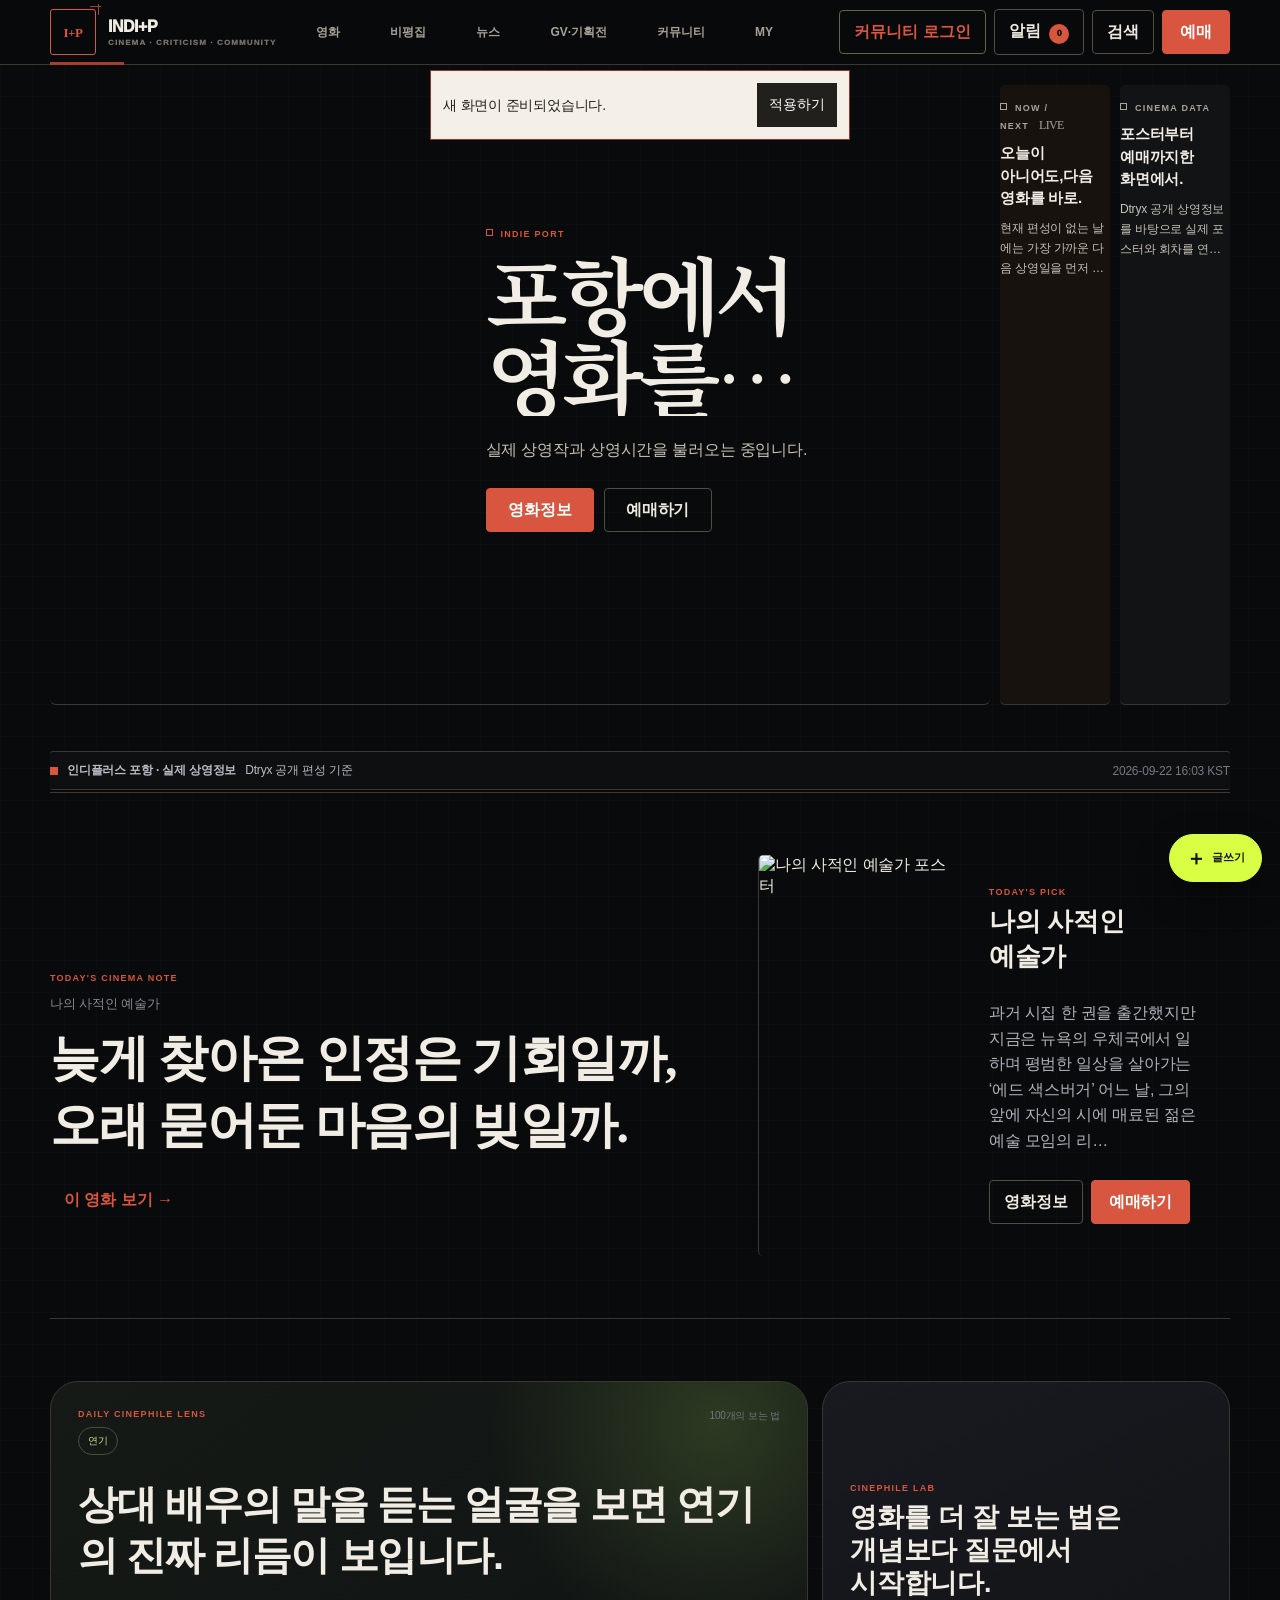
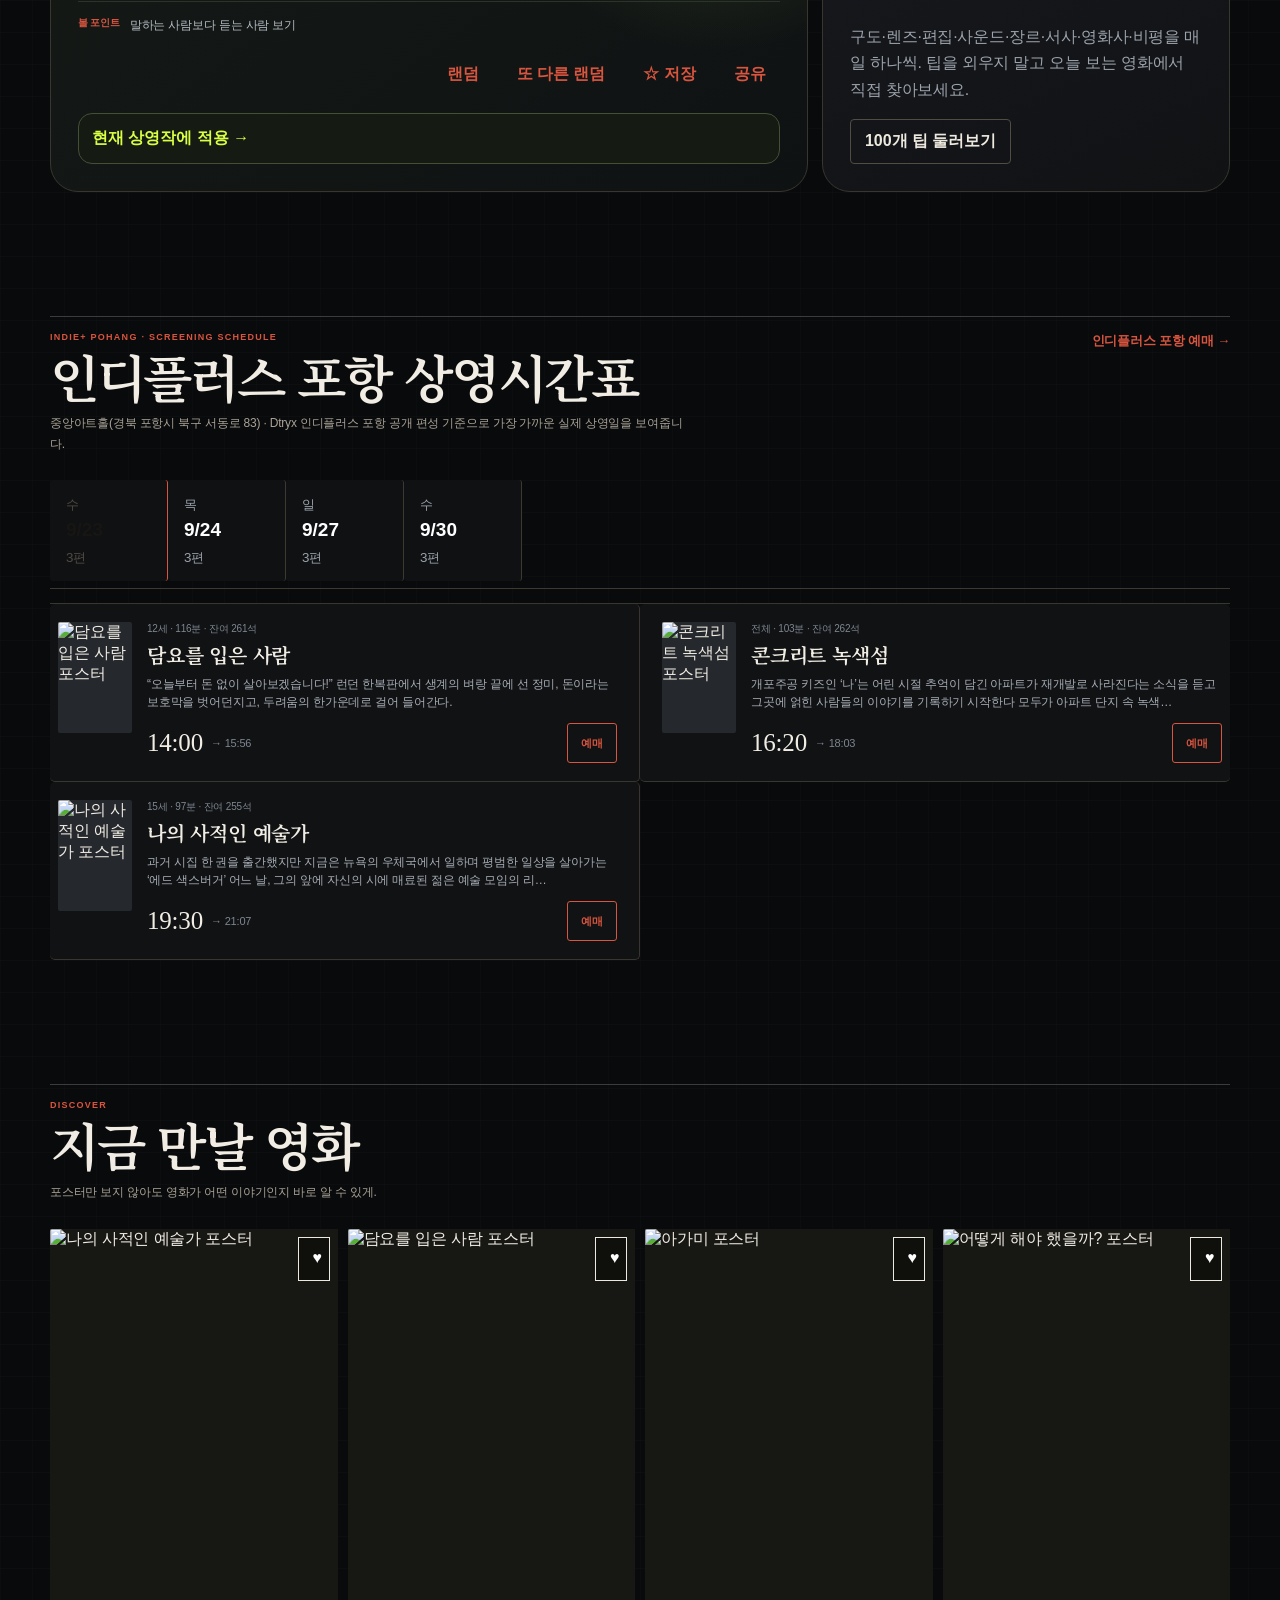
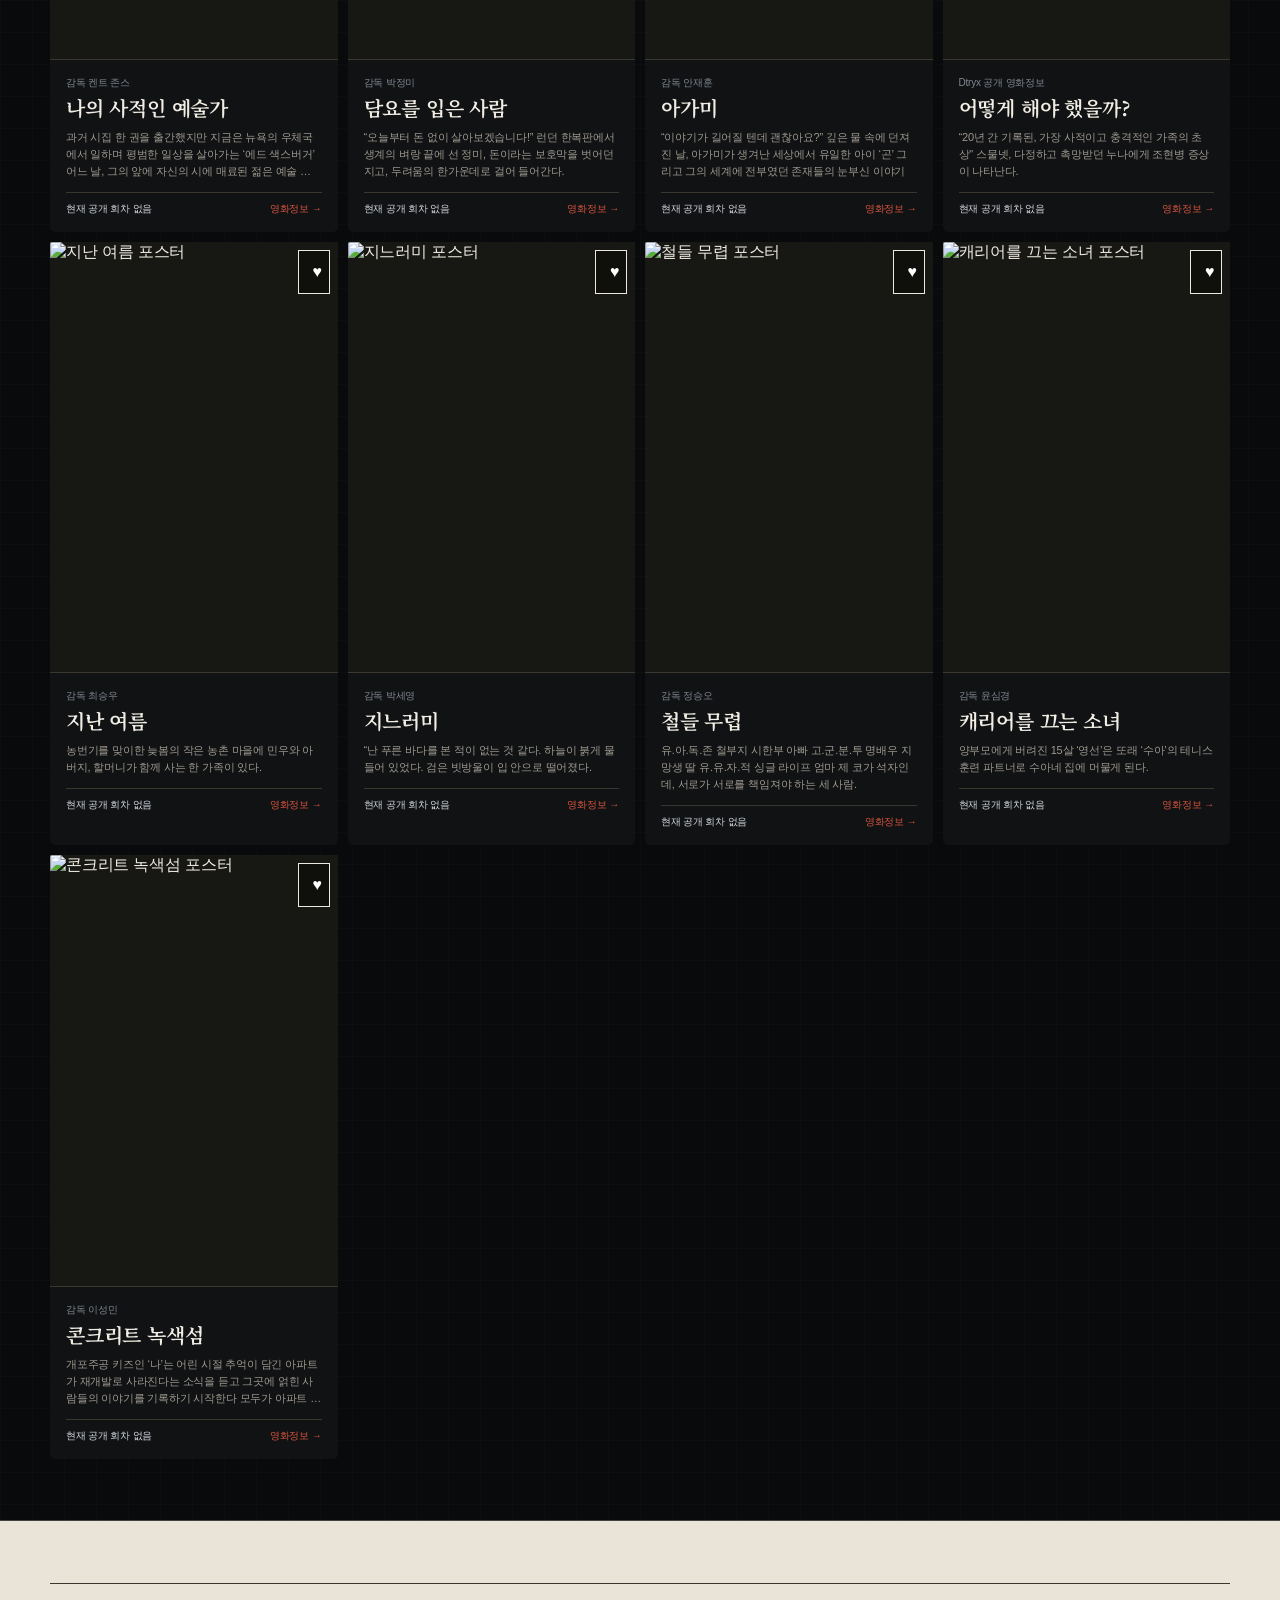
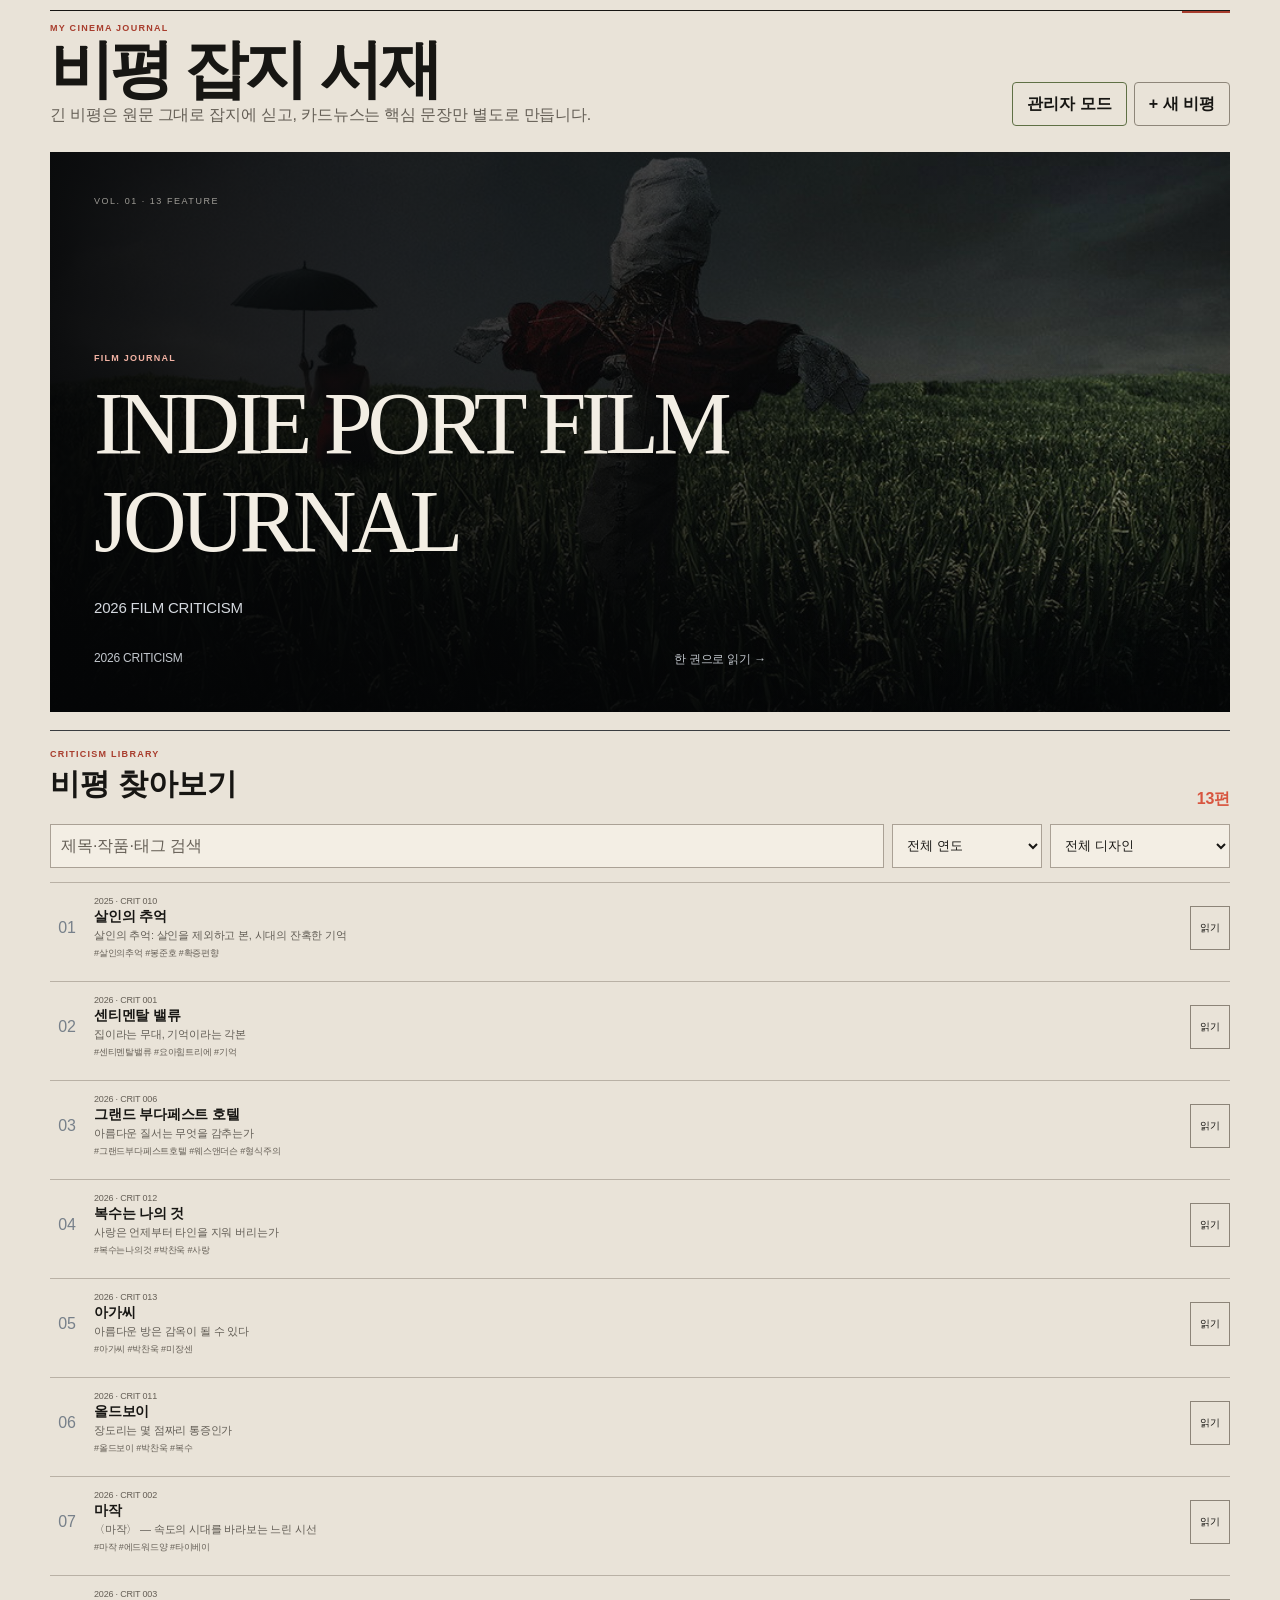
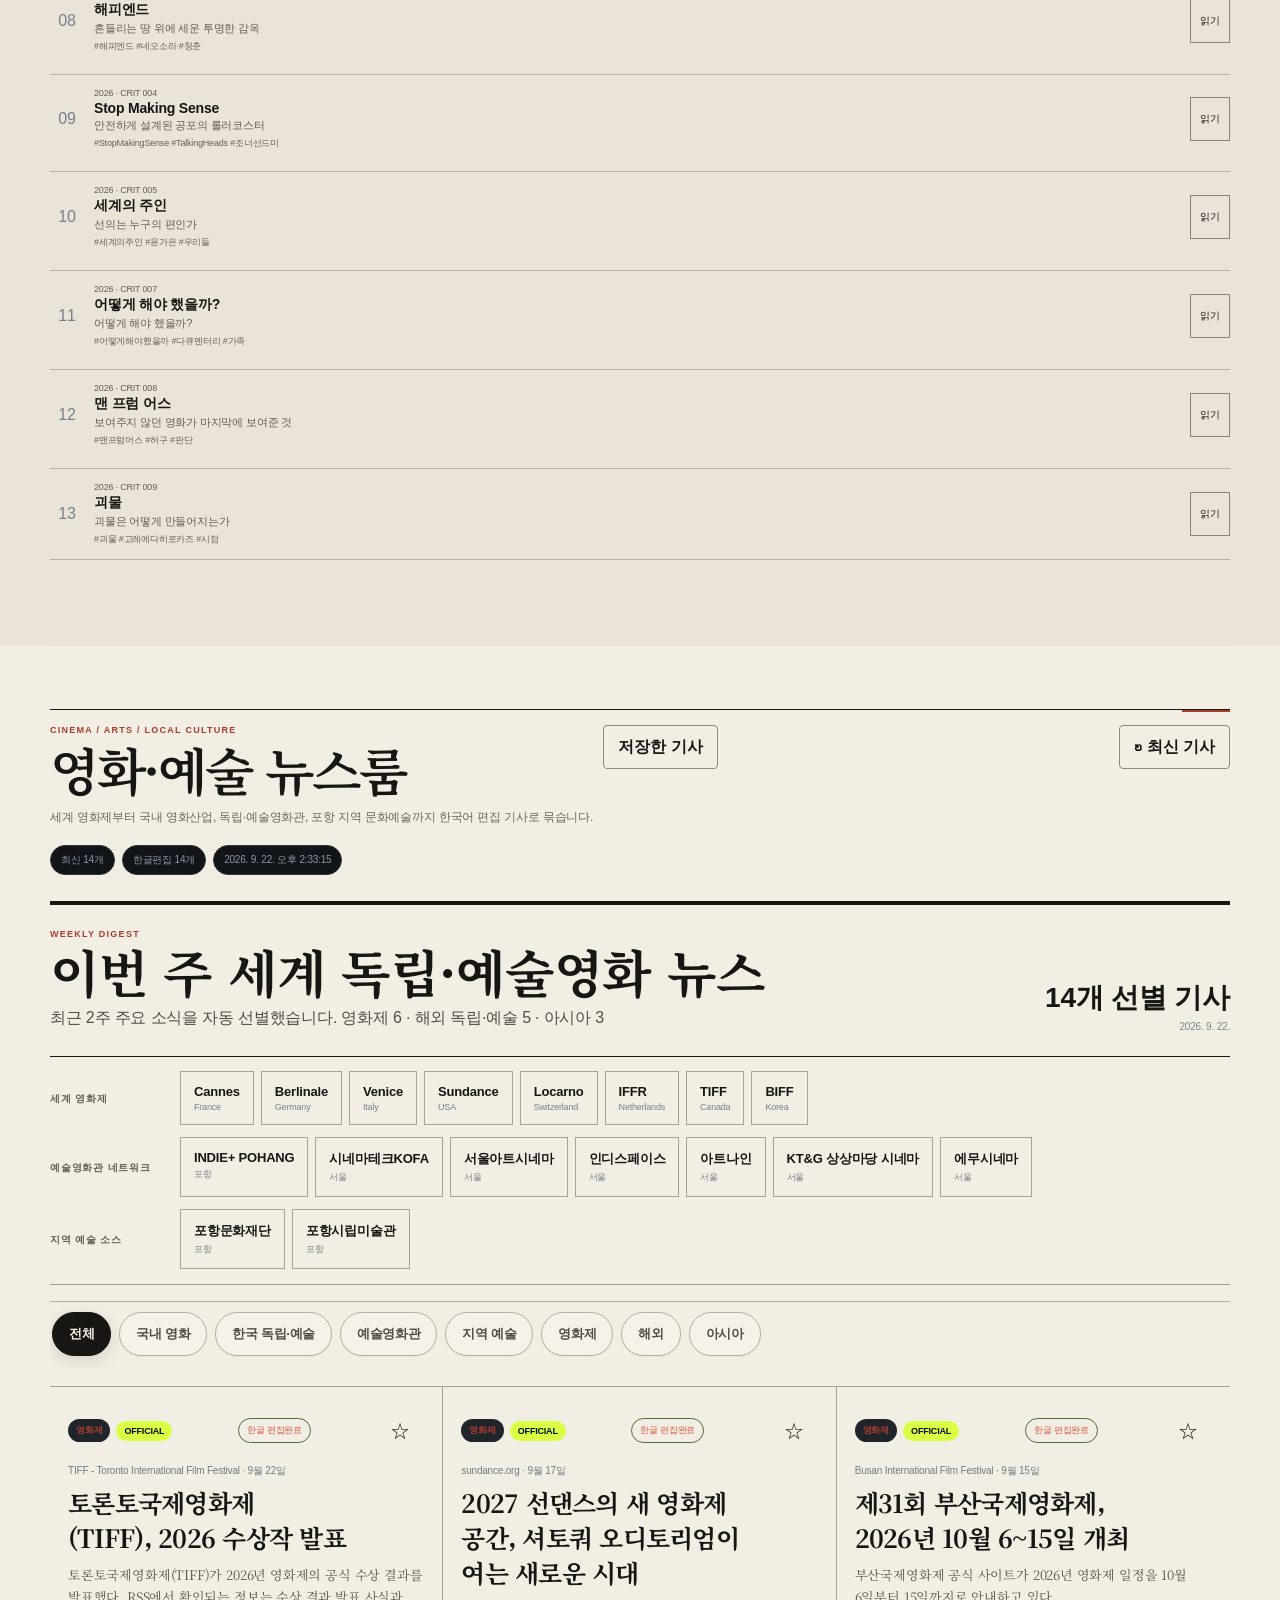
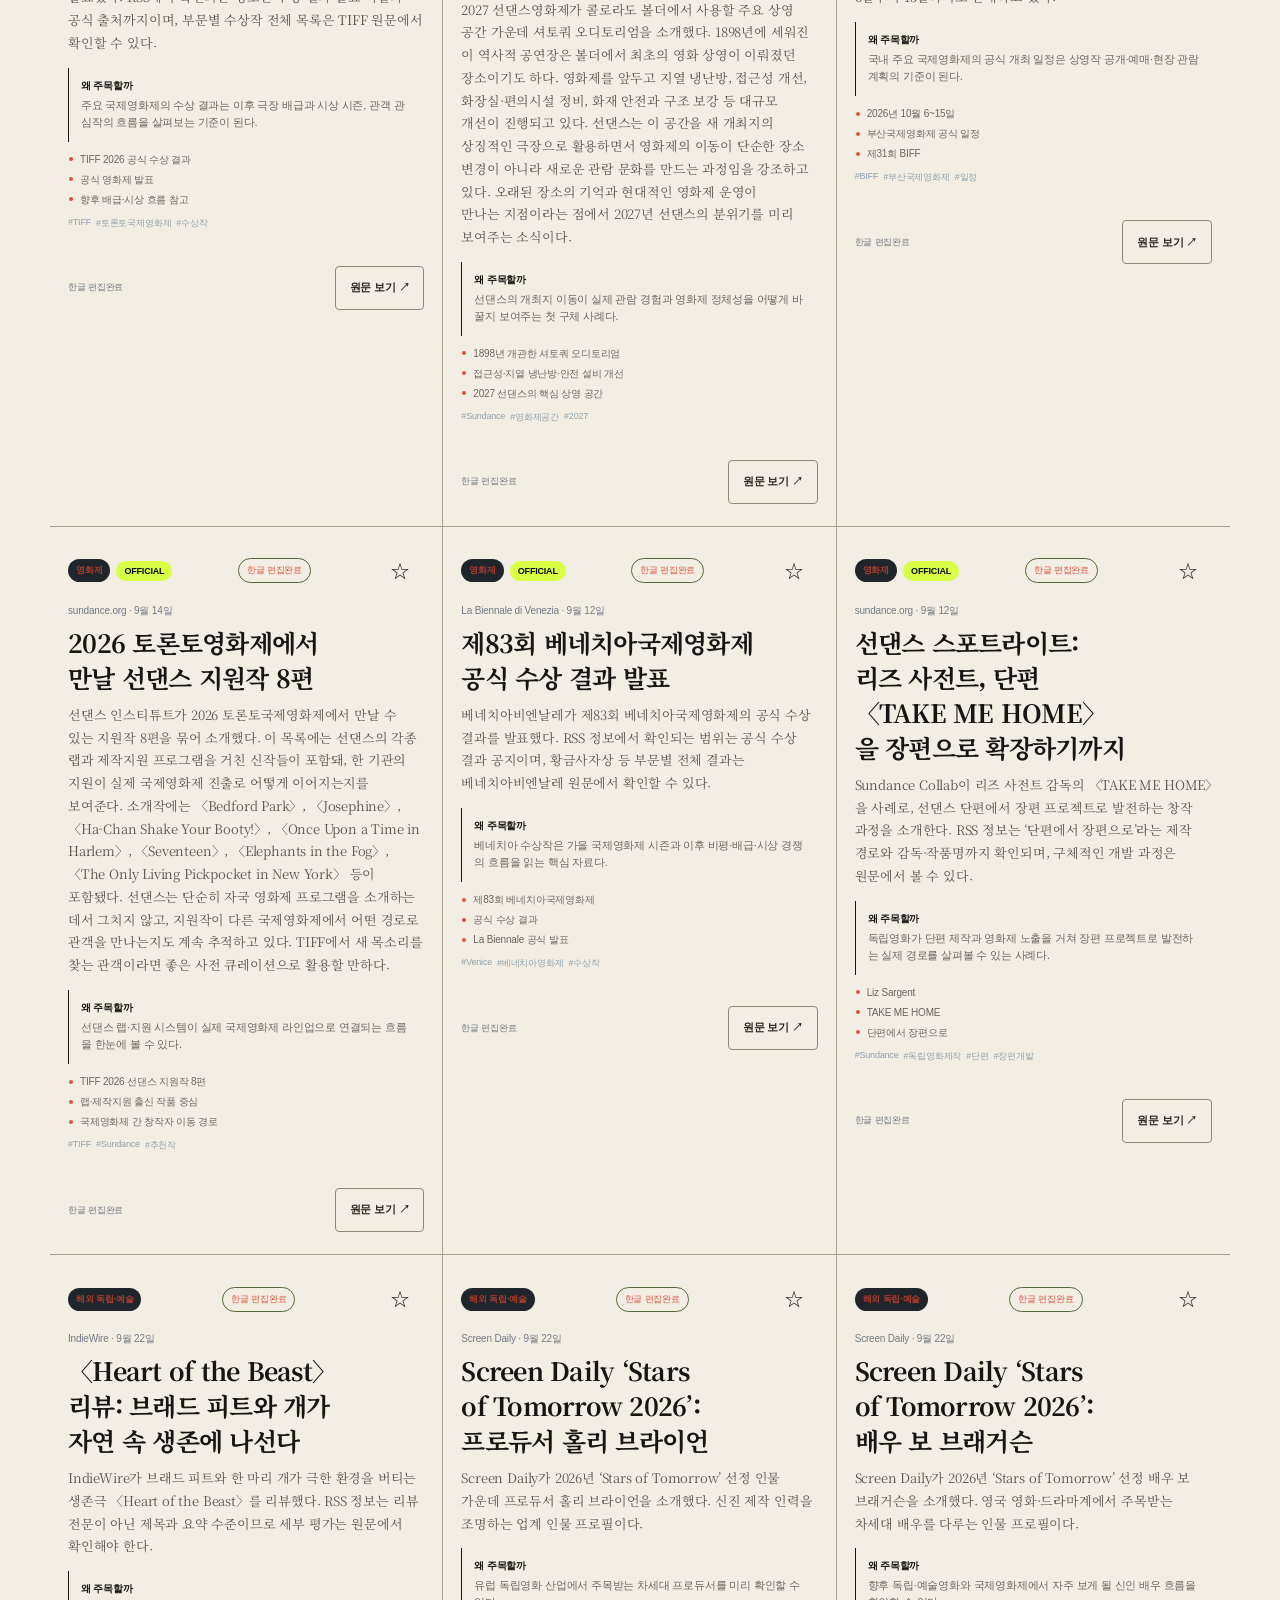
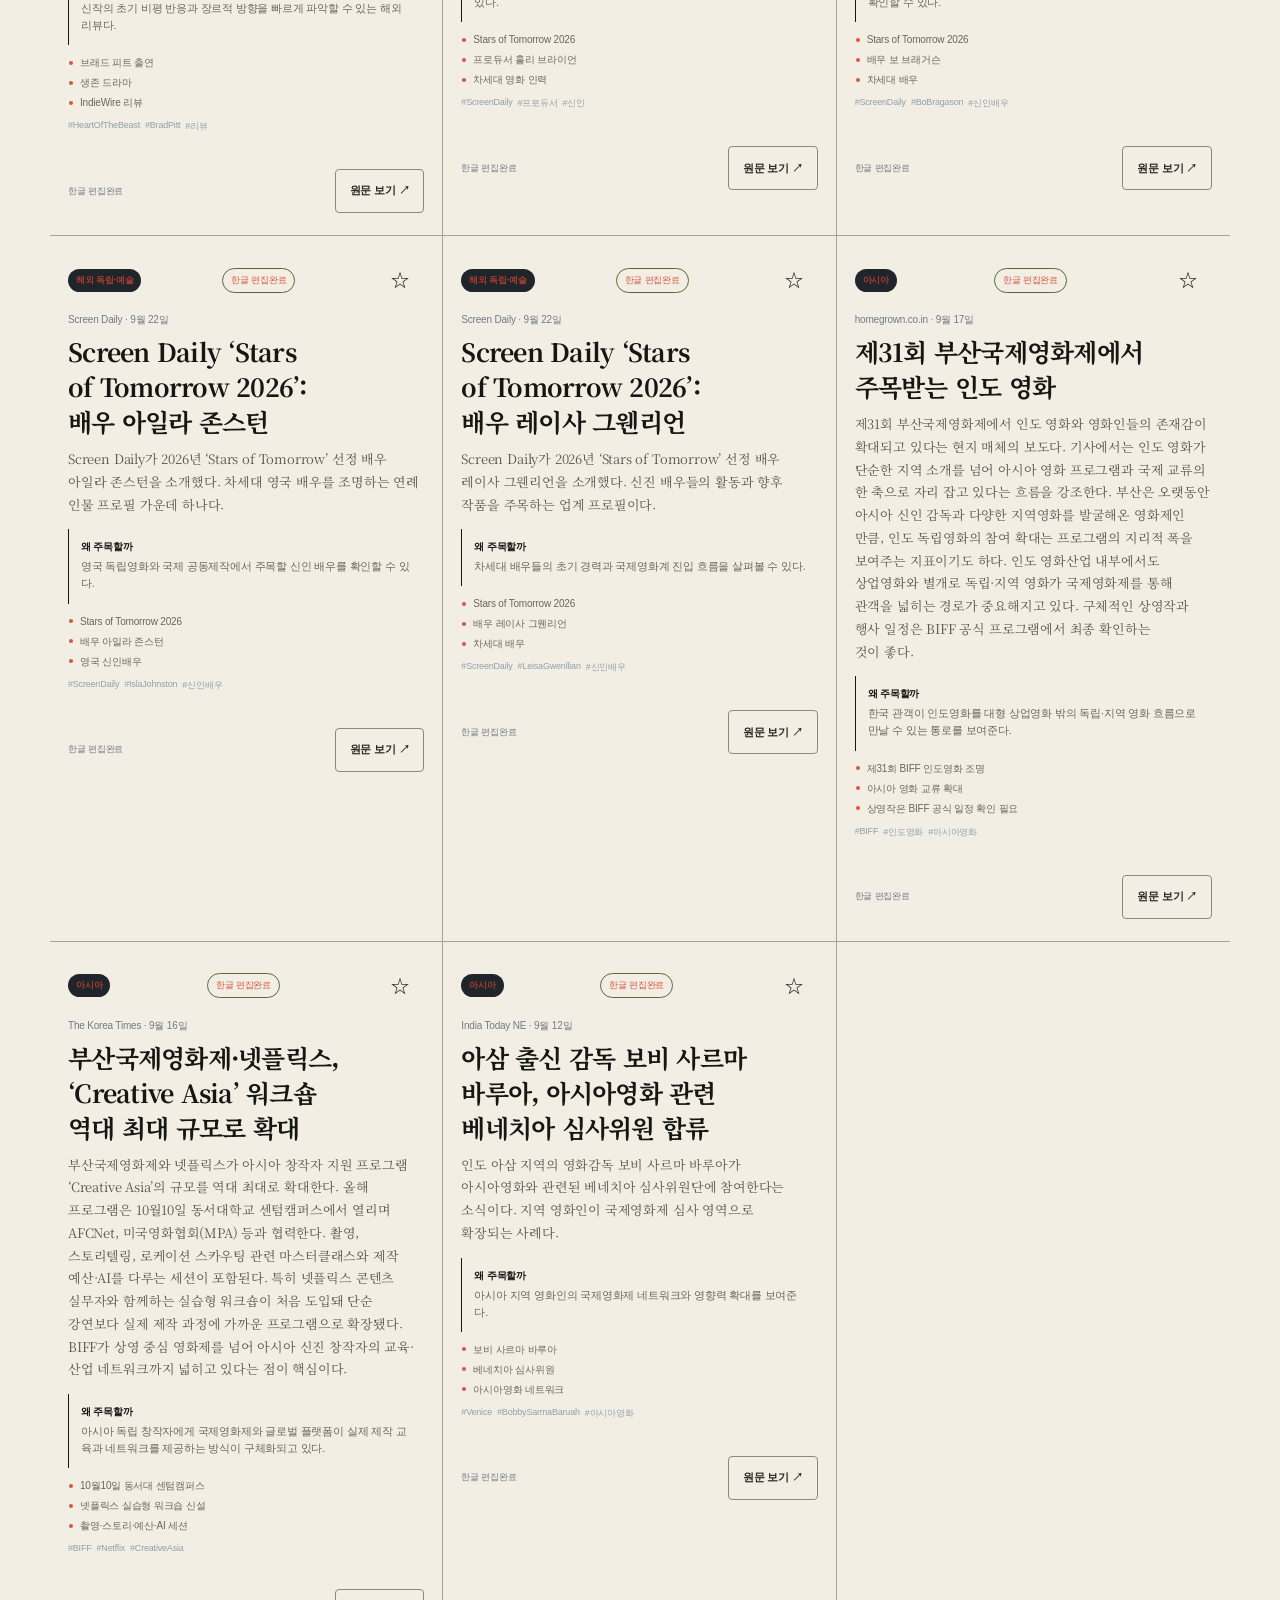
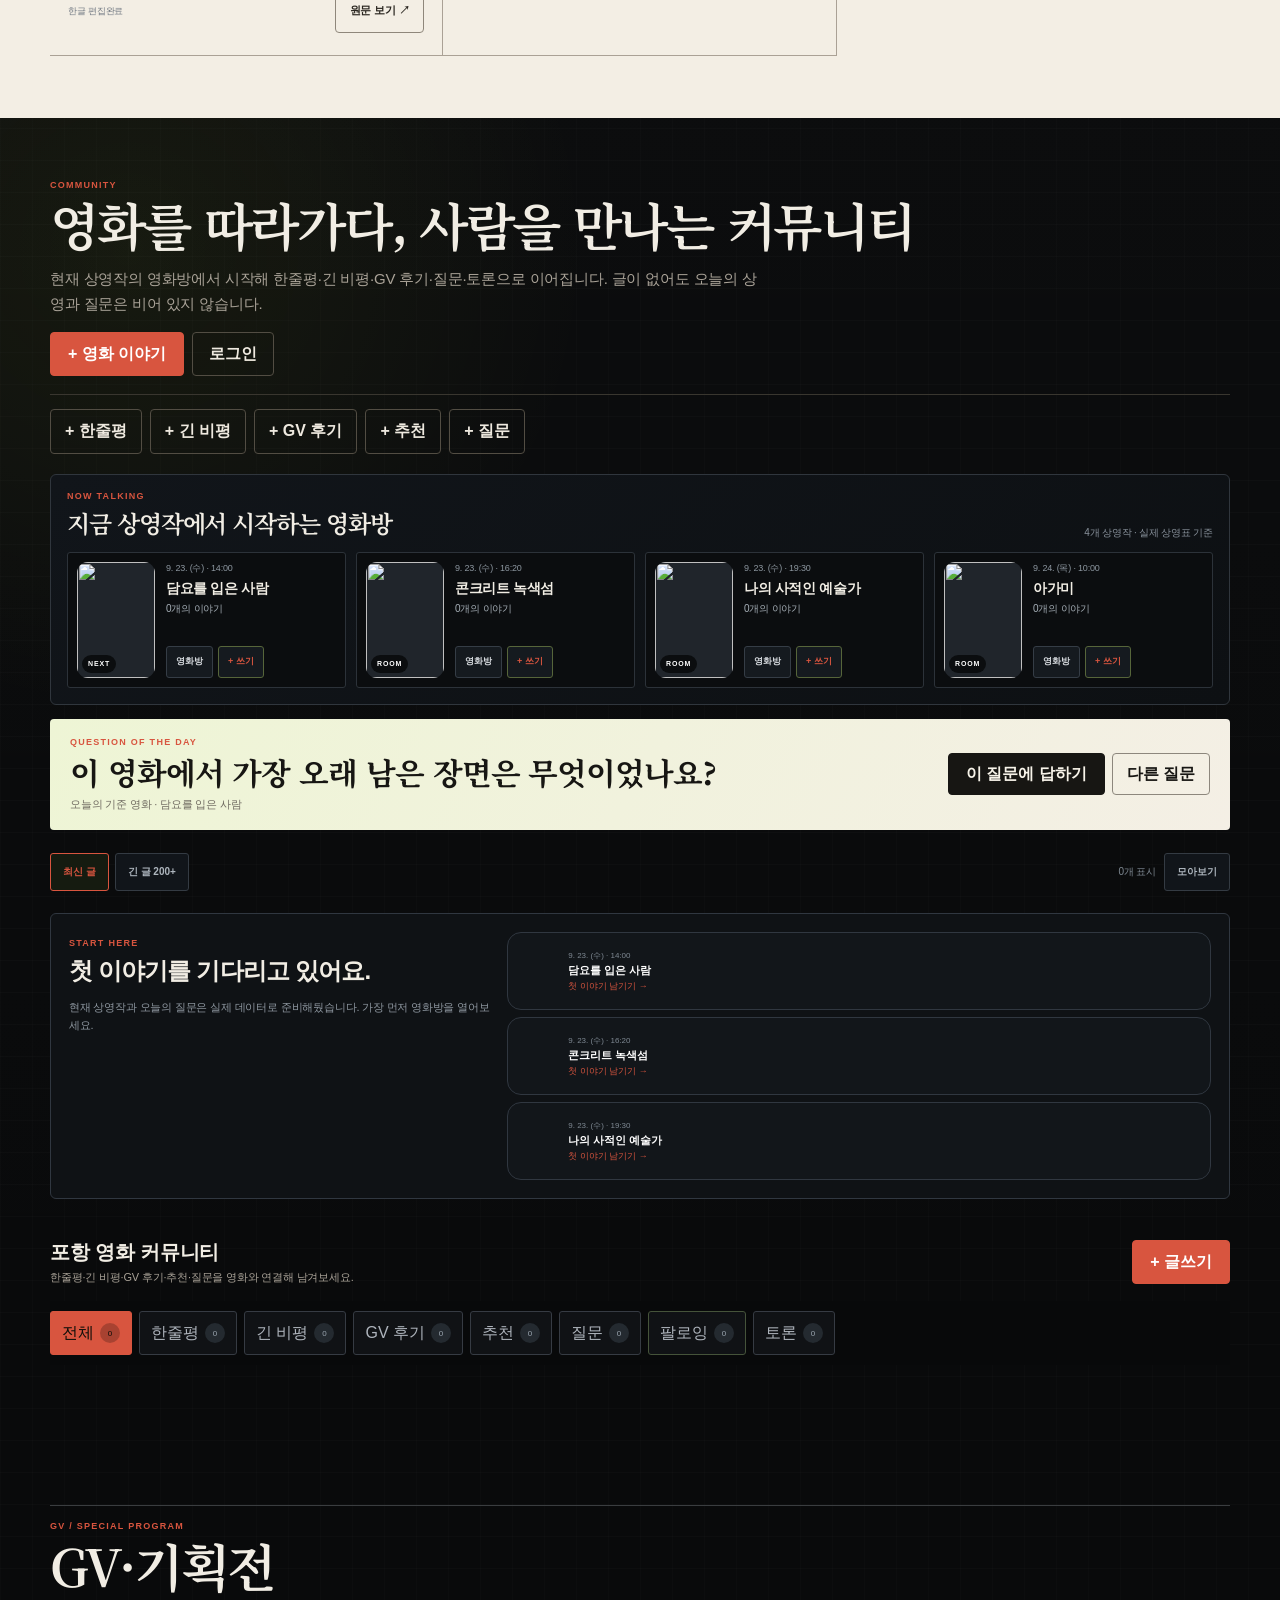
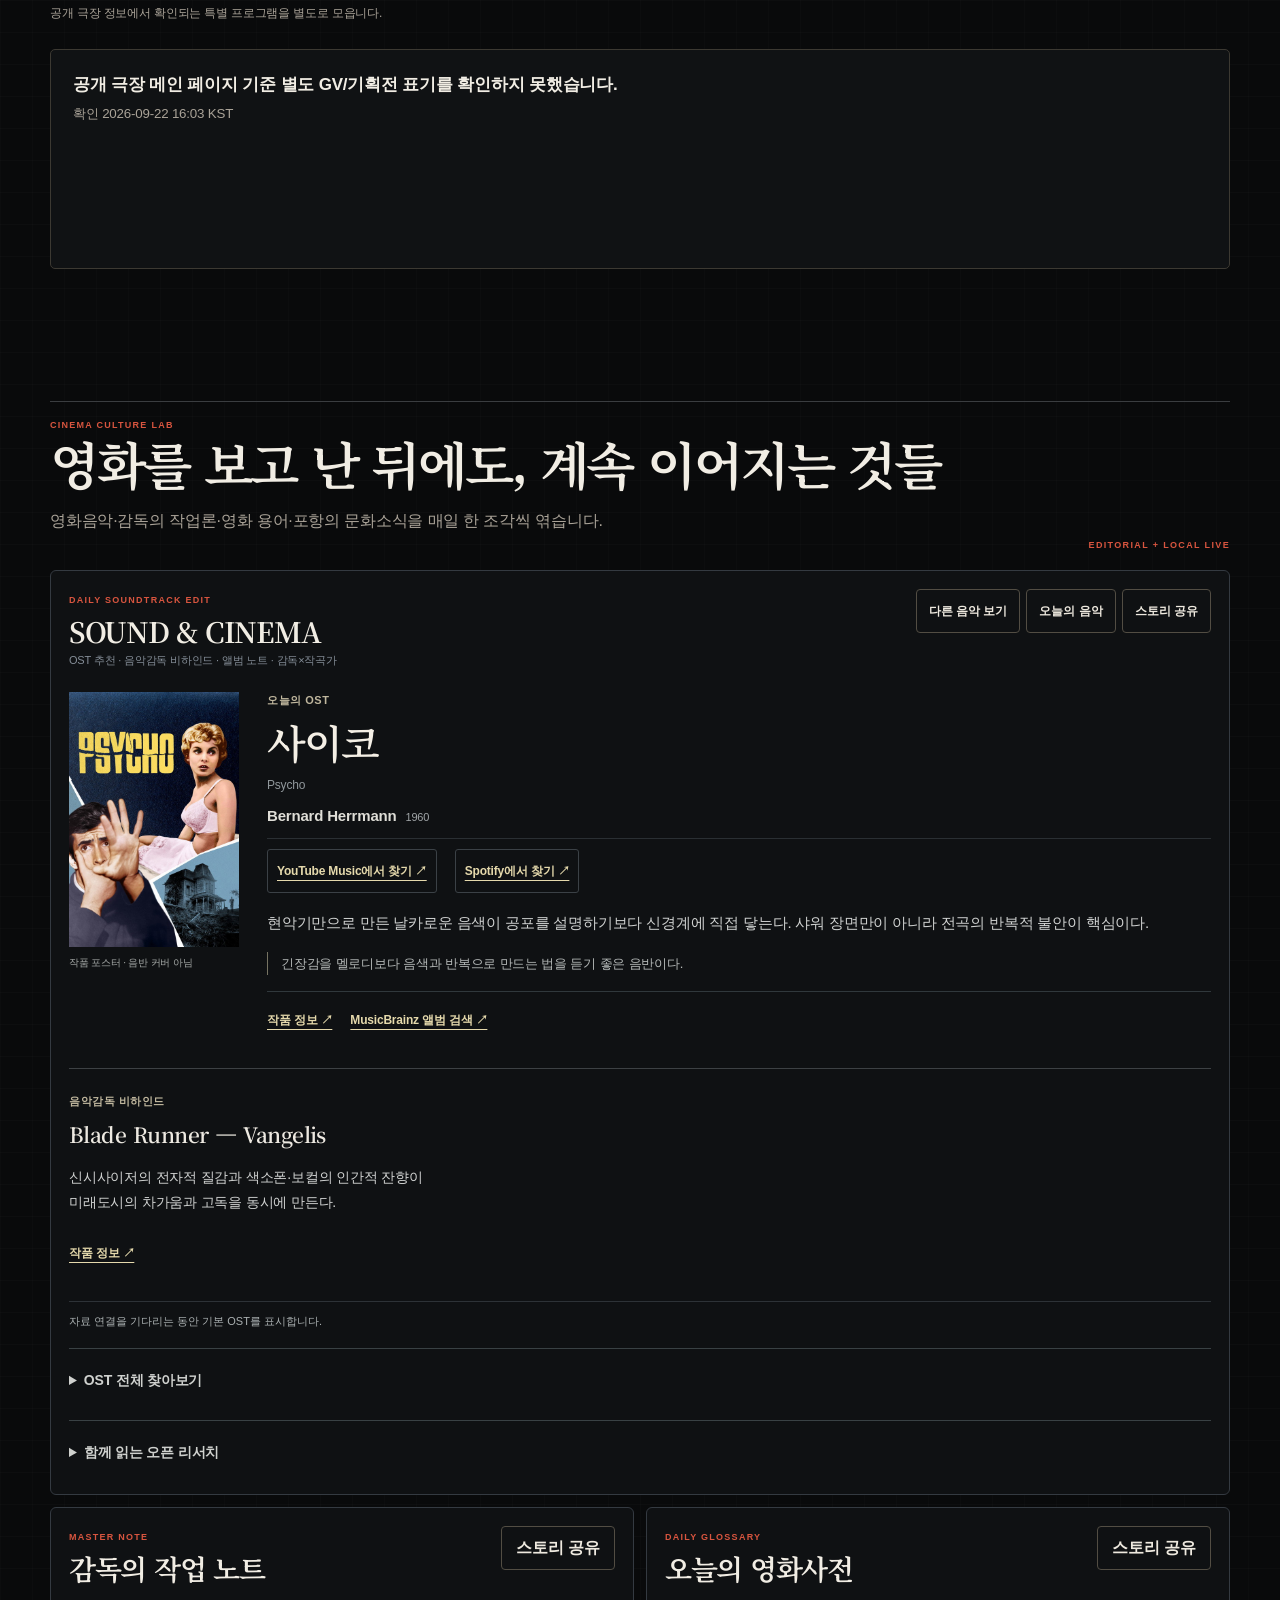
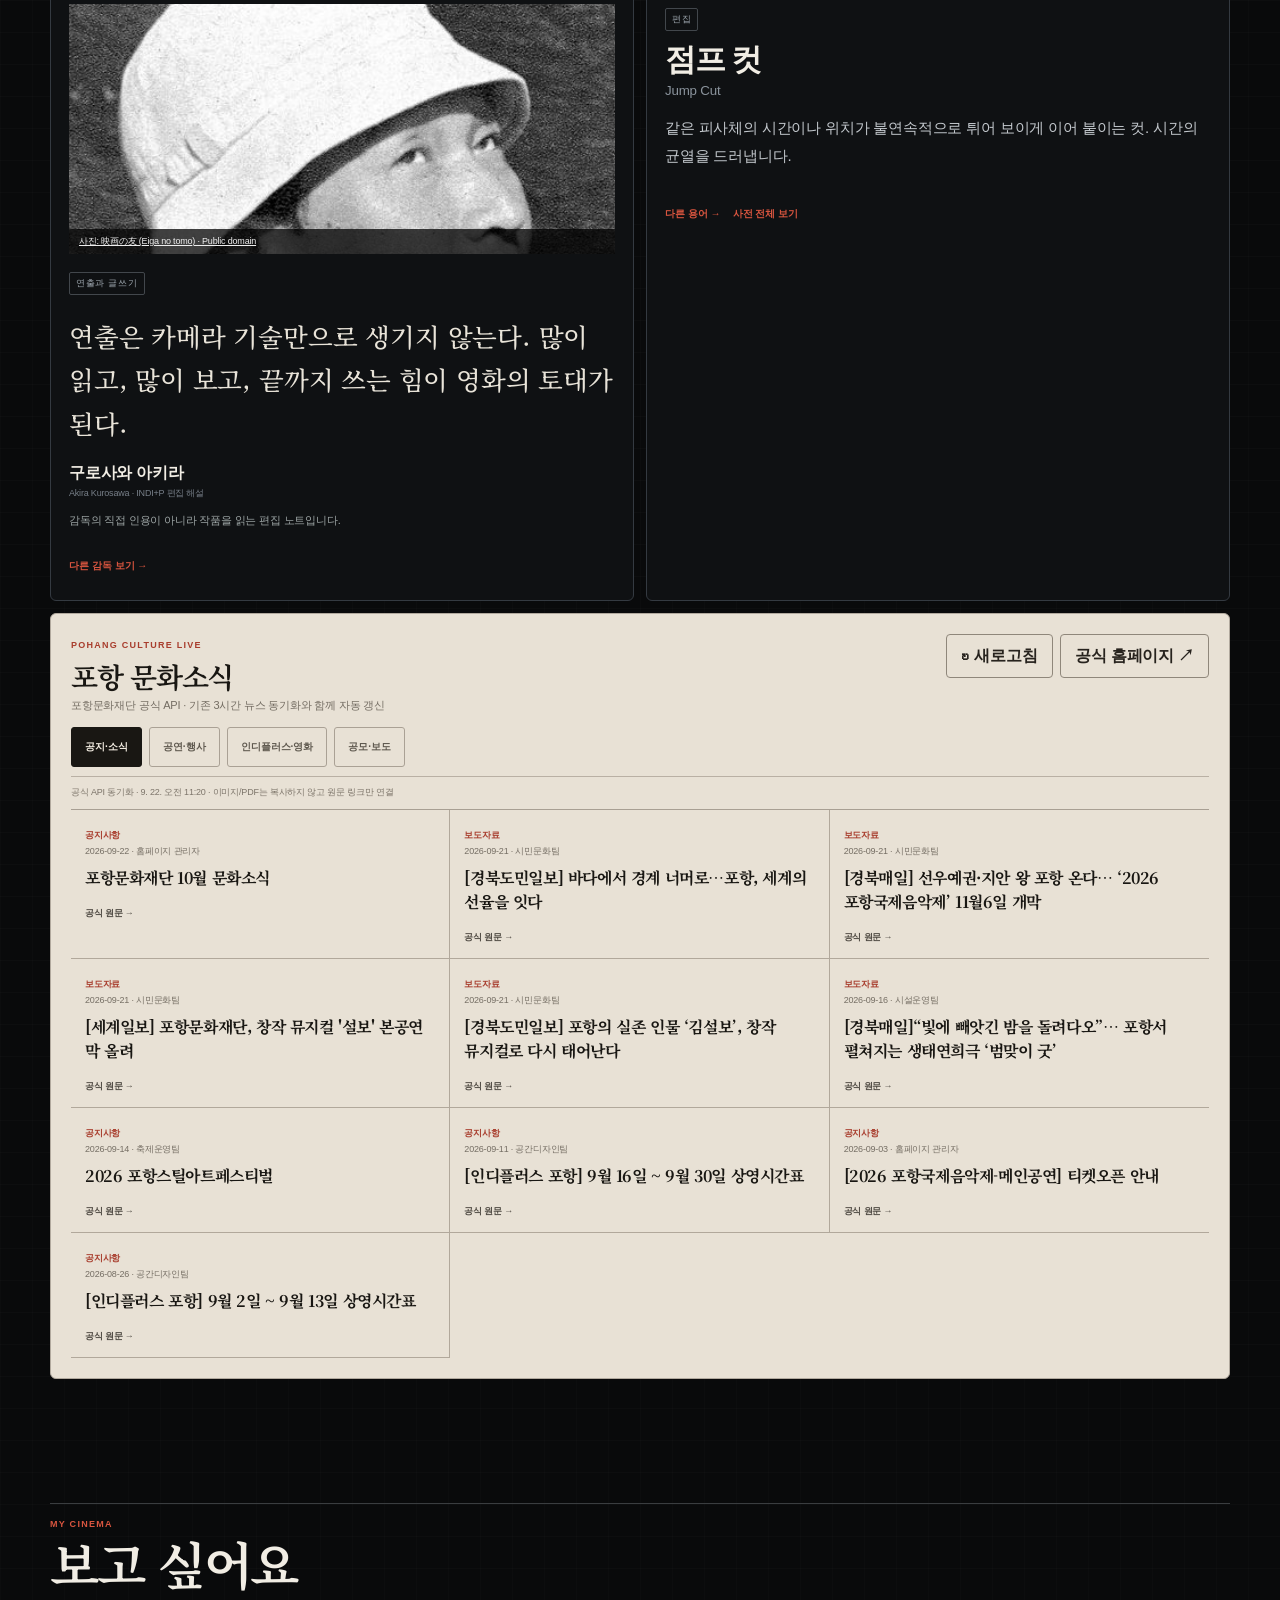
==== commit ccc630dd: "feat: redesign desktop share studio UX" ====
--- a/index.html
+++ b/index.html
@@ -23,6 +23,7 @@
 <link rel="stylesheet" href="./mobile-v33.css">
 <link rel="stylesheet" href="./mobile-edition.css?rev=39">
 <link rel="stylesheet" href="./editorial-v38.css">
+<link rel="stylesheet" href="./share-studio-v40.css?rev=40">
 <meta name="app-release" content="mobile-39">
 </head>
 <body>
@@ -122,5 +123,6 @@
 <script src="./features-v28.js"></script>
 <script src="./features-v30.js?rev=39"></script>
 <script src="./mobile-edition.js?rev=39"></script>
+<script src="./features-v40.js?rev=40"></script>
 </body>
 </html>
--- a/share-studio-v40.css
+++ b/share-studio-v40.css
@@ -0,0 +1,111 @@
+/* INDI+P v40 — desktop share studio ergonomics
+   Scoped to #sharePanelV05 so the rest of the site is unaffected. */
+
+#sharePanelV05{overscroll-behavior:contain}
+#sharePanelV05 .v40-share-toolbar{display:flex;align-items:flex-start;justify-content:space-between;gap:18px;padding:2px 0 14px;border-bottom:1px solid #30363e;margin-bottom:14px}
+#sharePanelV05 .v40-share-toolbar h3{margin:2px 0 0;font:700 19px/1.3 Pretendard,sans-serif;color:#f3f4f4;letter-spacing:-.02em}
+#sharePanelV05 .v40-share-toolbar p{margin:5px 0 0;font:11px/1.55 Pretendard,sans-serif;color:#89919a}
+#sharePanelV05 .v40-share-quicknav{display:flex;gap:5px;flex-wrap:wrap;justify-content:flex-end}
+#sharePanelV05 .v40-share-quicknav button{min-height:38px;padding:7px 10px;border:1px solid #39414a;background:#11151a;color:#c5cbd0;border-radius:8px;font:600 10px/1 Pretendard,sans-serif;cursor:pointer}
+#sharePanelV05 .v40-share-quicknav button:hover{border-color:#6d7781;color:#fff}
+#sharePanelV05 .v40-section-head{display:flex;align-items:center;gap:9px;margin:20px 0 8px}
+#sharePanelV05 .v40-section-head span{display:grid;place-items:center;width:24px;height:24px;border:1px solid #444b53;border-radius:50%;color:var(--lime);font:800 9px/1 Pretendard,sans-serif}
+#sharePanelV05 .v40-section-head h4{margin:0;font:700 13px/1.3 Pretendard,sans-serif;color:#e9ecee;letter-spacing:-.01em}
+#sharePanelV05 .v40-section-head small{margin-left:auto;color:#777f88;font:9px/1.4 Pretendard,sans-serif}
+#sharePanelV05 .v40-advanced{margin:10px 0;border:1px solid #303740;background:#0e1114;border-radius:12px;overflow:hidden}
+#sharePanelV05 .v40-advanced>summary{list-style:none;display:flex;align-items:center;justify-content:space-between;gap:10px;min-height:44px;padding:10px 12px;cursor:pointer;color:#d5dae0;font:650 11px/1.4 Pretendard,sans-serif}
+#sharePanelV05 .v40-advanced>summary::-webkit-details-marker{display:none}
+#sharePanelV05 .v40-advanced>summary::after{content:"＋";font-size:15px;color:#89929b}
+#sharePanelV05 .v40-advanced[open]>summary::after{content:"−"}
+#sharePanelV05 .v40-advanced>.v40-advanced-body{padding:0 12px 12px}
+#sharePanelV05 .v40-char-count{float:right;margin-left:8px;color:#77818b;font:500 9px/1.4 Pretendard,sans-serif}
+#sharePanelV05 .v40-range-value{float:right;color:#aeb6bd;font:600 9px/1.4 Pretendard,sans-serif}
+#sharePanelV05 .v40-preview-head{display:flex;align-items:center;justify-content:space-between;gap:10px;margin-bottom:10px}
+#sharePanelV05 .v40-preview-head b{font:700 12px/1.4 Pretendard,sans-serif;color:#e8ebed}
+#sharePanelV05 .v40-format-badge{display:inline-flex;align-items:center;min-height:28px;padding:5px 8px;border:1px solid #414952;border-radius:7px;color:#9fa8b0;font:700 9px/1 Pretendard,sans-serif}
+#sharePanelV05 .v40-preview-help{font:9px/1.55 Pretendard,sans-serif;color:#737d86;margin:8px 0 0}
+#sharePanelV05 .v40-live{position:absolute!important;width:1px!important;height:1px!important;padding:0!important;margin:-1px!important;overflow:hidden!important;clip:rect(0,0,0,0)!important;white-space:nowrap!important;border:0!important}
+#sharePanelV05 :is(button,input,textarea,select,summary):focus-visible{outline:2px solid var(--lime);outline-offset:2px}
+#sharePanelV05 button{touch-action:manipulation}
+#sharePanelV05 input[type=range]{accent-color:var(--lime)}
+#sharePanelV05 textarea,#sharePanelV05 input[type=text],#sharePanelV05 select{font-size:14px;line-height:1.5}
+#sharePanelV05 .preset-row,#sharePanelV05 .share-formats,#sharePanelV05 .share-layout-row,#sharePanelV05 .v20-layout-presets{scrollbar-width:thin;overscroll-behavior-inline:contain}
+#sharePanelV05 .still-picker,#sharePanelV05 .share-photo-order{scrollbar-width:thin;overscroll-behavior-inline:contain}
+#sharePanelV05 .share-photo-title{margin-top:8px}
+#sharePanelV05 .share-photo-title b{font-size:12px}
+#sharePanelV05 .share-copy-editor label,#sharePanelV05 .share-options label,#sharePanelV05 .share-text-tools label{line-height:1.45}
+#sharePanelV05 .share-copy-editor textarea{max-height:240px}
+#sharePanelV05 .share-options{grid-template-columns:minmax(140px,.8fr) minmax(220px,1.5fr) minmax(130px,.8fr)}
+#sharePanelV05 .v20-color-panel{grid-template-columns:repeat(3,minmax(90px,1fr)) auto}
+#sharePanelV05 .close{z-index:20;display:grid;place-items:center;min-width:44px!important;width:44px!important;height:44px!important;border-radius:12px!important}
+html.v40-share-open,html.v40-share-open body{overflow:hidden!important}
+
+@media(min-width:961px){
+  #sharePanelV05{align-items:center!important;justify-content:center!important;padding:clamp(16px,2.2vw,32px)!important}
+  #sharePanelV05 .share-sheet.v05{width:min(1380px,calc(100vw - 32px))!important;height:min(900px,calc(100dvh - 32px))!important;max-height:none!important;border-radius:20px!important;padding:0!important;overflow:hidden!important;box-shadow:0 32px 100px rgba(0,0,0,.58)}
+  #sharePanelV05 .share-sheet.v05>.close{position:absolute!important;top:12px!important;right:12px!important}
+  #sharePanelV05 .v20-share-grid{height:100%!important;max-height:none!important;display:grid!important;grid-template-columns:minmax(520px,1fr) minmax(360px,440px)!important;gap:0!important;overflow:hidden!important}
+  #sharePanelV05 .v20-share-controls{min-height:0!important;overflow-y:auto!important;overflow-x:hidden!important;scrollbar-gutter:stable;padding:24px 28px 88px!important;overscroll-behavior:contain}
+  #sharePanelV05 .v40-share-toolbar{position:sticky;top:0;z-index:8;background:linear-gradient(#171a1e 82%,rgba(23,26,30,.92));padding-top:2px}
+  #sharePanelV05 .v20-share-preview-pane{min-height:0!important;overflow:hidden!important;border-left:1px solid #30363e!important;background:#121519;padding:22px 20px 18px!important;display:grid!important;grid-template-rows:auto minmax(0,1fr) auto auto!important;align-items:start}
+  #sharePanelV05 .v40-preview-head{grid-row:1}
+  #sharePanelV05 .v20-share-preview-pane .share-preview{grid-row:2;position:relative!important;top:auto!important;bottom:auto!important;width:100%!important;max-width:410px!important;max-height:calc(100dvh - 255px)!important;margin:0 auto!important;overflow:auto!important;display:flex;align-items:flex-start;justify-content:center;background:#090a0b;border-radius:12px!important;box-shadow:0 14px 40px rgba(0,0,0,.34)}
+  #sharePanelV05 .v20-share-preview-pane .share-preview img{display:block!important;width:auto!important;max-width:100%!important;height:auto!important;max-height:calc(100dvh - 255px)!important;object-fit:contain!important}
+  #sharePanelV05 .v20-share-preview-pane .share-actions{grid-row:3;position:static!important;bottom:auto!important;background:none!important;padding:12px 0 0!important;margin:0!important;display:grid!important;grid-template-columns:repeat(3,minmax(0,1fr))!important;gap:7px!important;z-index:auto!important}
+  #sharePanelV05 .v20-share-preview-pane .share-actions .primary{grid-column:auto!important}
+  #sharePanelV05 .v20-share-preview-pane .share-actions button{min-height:48px!important;padding:9px 8px!important;font-size:11px!important;white-space:normal;line-height:1.25}
+  #sharePanelV05 .v20-share-preview-pane>small{grid-row:4;margin-top:8px!important;padding:0!important;font-size:9px!important;line-height:1.55!important;color:#747d86!important}
+  #sharePanelV05 .share-gesture-stage{max-height:390px}
+  #sharePanelV05 .preset-row{flex-wrap:nowrap!important;overflow-x:auto!important;padding:6px 0 10px!important;margin:4px 0 10px!important}
+  #sharePanelV05 .preset-row button{flex:0 0 auto!important;min-height:38px}
+  #sharePanelV05 .share-formats{margin:8px 0 12px!important}
+  #sharePanelV05 .share-formats button,#sharePanelV05 .share-layout-row button,#sharePanelV05 .v20-layout-presets button,#sharePanelV05 .share-text-tools button{min-height:40px}
+  #sharePanelV05 .still-picker.multi button{min-width:88px!important;width:88px!important;height:68px!important;min-height:68px!important}
+  #sharePanelV05 .share-photo-order article{flex-basis:112px!important}
+  #sharePanelV05 .share-photo-order img{height:58px!important}
+  #sharePanelV05 .share-free-editor{margin-bottom:0}
+  #sharePanelV05 .share-copy-editor{margin:8px 0 10px}
+}
+
+@media(min-width:961px) and (max-width:1180px){
+  #sharePanelV05 .v20-share-grid{grid-template-columns:minmax(480px,1fr) minmax(330px,390px)!important}
+  #sharePanelV05 .v20-share-controls{padding-inline:22px!important}
+  #sharePanelV05 .v20-share-preview-pane{padding-inline:16px!important}
+}
+
+@media(min-width:961px) and (max-height:780px){
+  #sharePanelV05 .share-sheet.v05{height:calc(100dvh - 20px)!important}
+  #sharePanelV05{padding:10px!important}
+  #sharePanelV05 .v20-share-controls{padding-top:16px!important;padding-bottom:70px!important}
+  #sharePanelV05 .v20-share-preview-pane{padding-top:14px!important;padding-bottom:12px!important}
+  #sharePanelV05 .v20-share-preview-pane .share-preview,
+  #sharePanelV05 .v20-share-preview-pane .share-preview img{max-height:calc(100dvh - 215px)!important}
+  #sharePanelV05 .v20-share-preview-pane .share-actions button{min-height:44px!important}
+  #sharePanelV05 .v40-share-toolbar{margin-bottom:10px;padding-bottom:10px}
+}
+
+@media(max-width:960px){
+  #sharePanelV05 .share-sheet.v05{overflow-y:auto!important;overscroll-behavior:contain!important;padding-bottom:max(24px,env(safe-area-inset-bottom))!important}
+  #sharePanelV05 .v20-share-grid{display:block!important;max-height:none!important;overflow:visible!important}
+  #sharePanelV05 .v20-share-controls{overflow:visible!important;padding:0!important}
+  #sharePanelV05 .v20-share-preview-pane{overflow:visible!important;padding:12px 0 0!important;border-left:0!important}
+  #sharePanelV05 .v40-share-toolbar{display:block}
+  #sharePanelV05 .v40-share-quicknav{justify-content:flex-start;margin-top:10px;overflow-x:auto;flex-wrap:nowrap;padding-bottom:4px}
+  #sharePanelV05 .v40-share-quicknav button{flex:0 0 auto}
+  #sharePanelV05 .share-options{grid-template-columns:1fr!important}
+  #sharePanelV05 .v20-color-panel{grid-template-columns:repeat(3,1fr)!important}
+  #sharePanelV05 .v20-color-panel button{grid-column:1/-1}
+  #sharePanelV05 .share-actions{position:static!important;bottom:auto!important;z-index:auto;background:none;padding:14px 0 max(8px,env(safe-area-inset-bottom));margin-bottom:0}
+}
+
+@media(prefers-reduced-motion:reduce){
+  #sharePanelV05 *,#sharePanelV05 *::before,#sharePanelV05 *::after{scroll-behavior:auto!important;animation:none!important;transition:none!important}
+}
+/* v40.1 preview loading stability + mobile action sizing */
+#sharePanelV05 .share-preview{min-height:220px;background:#090a0b}
+#sharePanelV05 .share-preview:has(img:not([src])),#sharePanelV05 .share-preview:has(img[src=""]){background:linear-gradient(110deg,#0b0d0f 30%,#14181c 45%,#0b0d0f 60%);background-size:220% 100%}
+@media(max-width:960px){
+  #sharePanelV05 .share-actions{display:grid!important;grid-template-columns:1fr!important;gap:7px!important}
+  #sharePanelV05 .share-actions button{width:100%!important;min-height:48px!important;height:auto!important;padding:12px!important;flex:none!important}
+  #sharePanelV05 .share-preview{min-height:260px}
+}
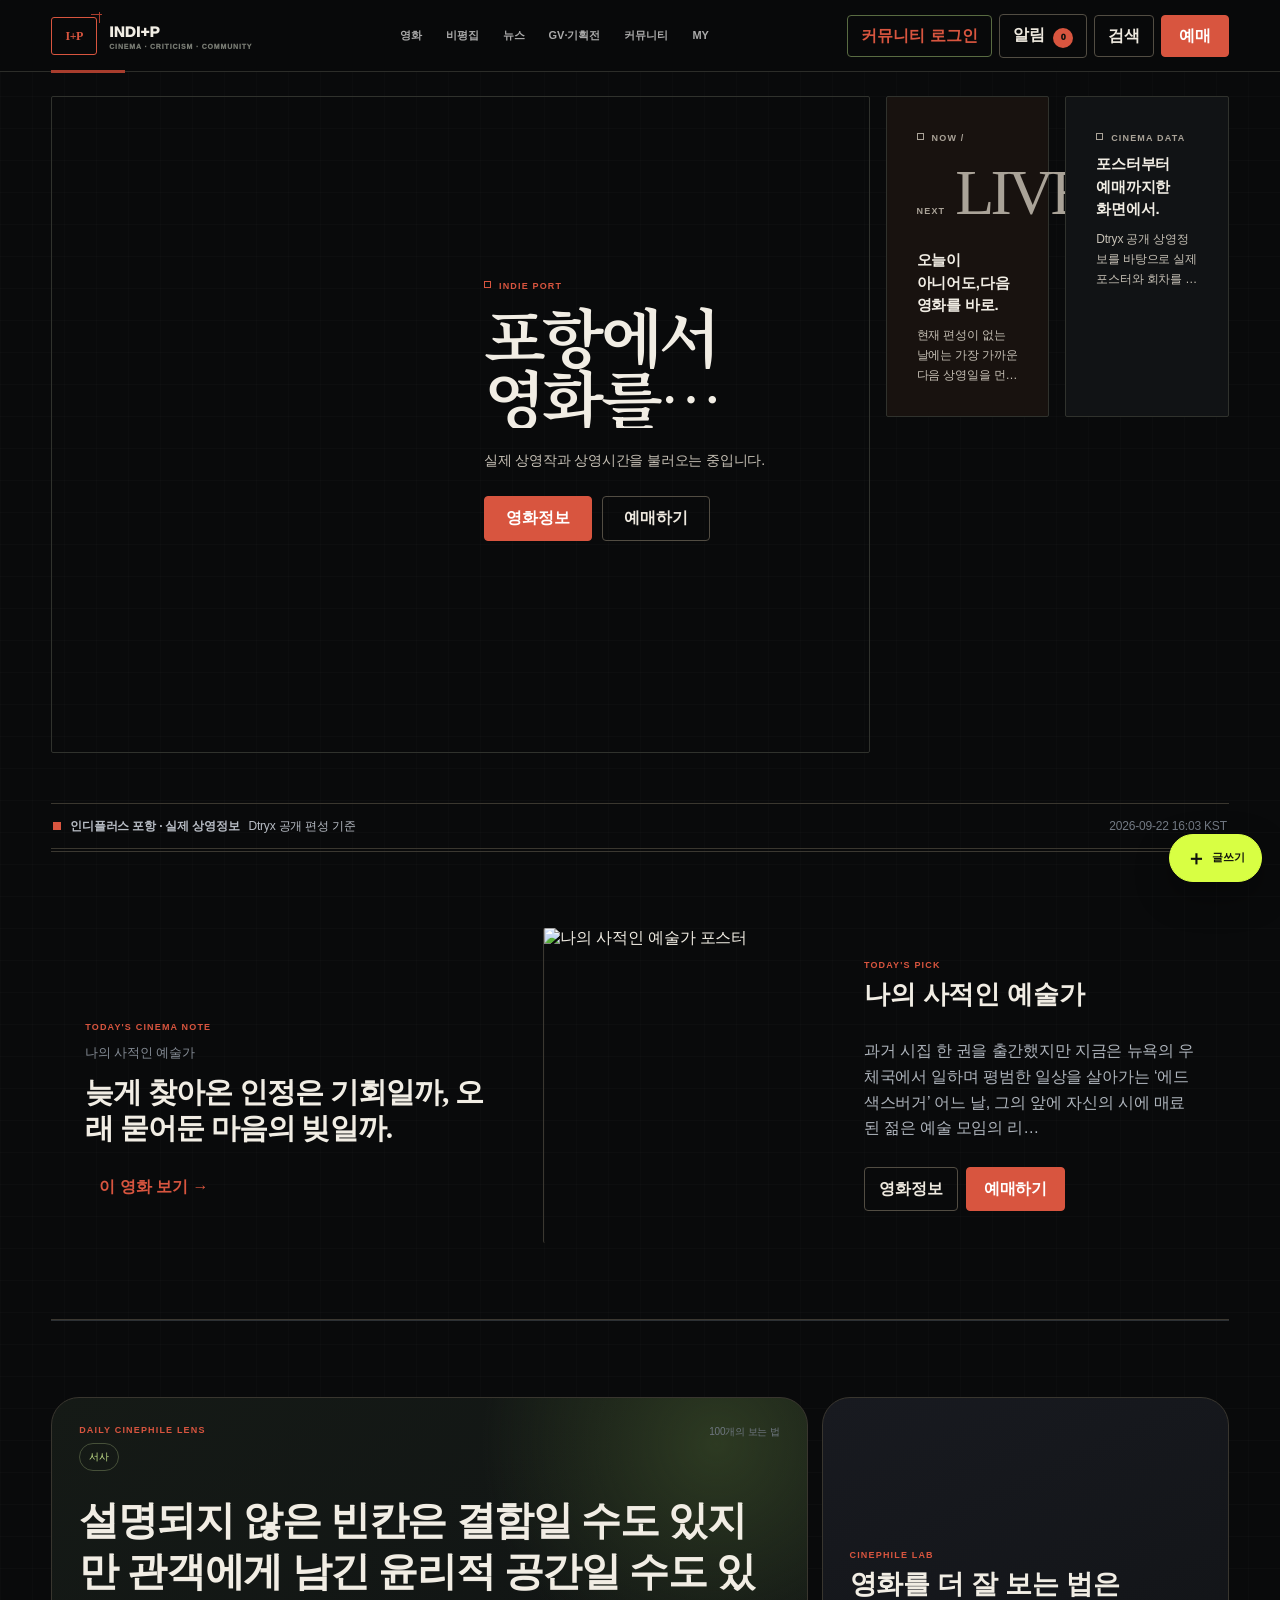
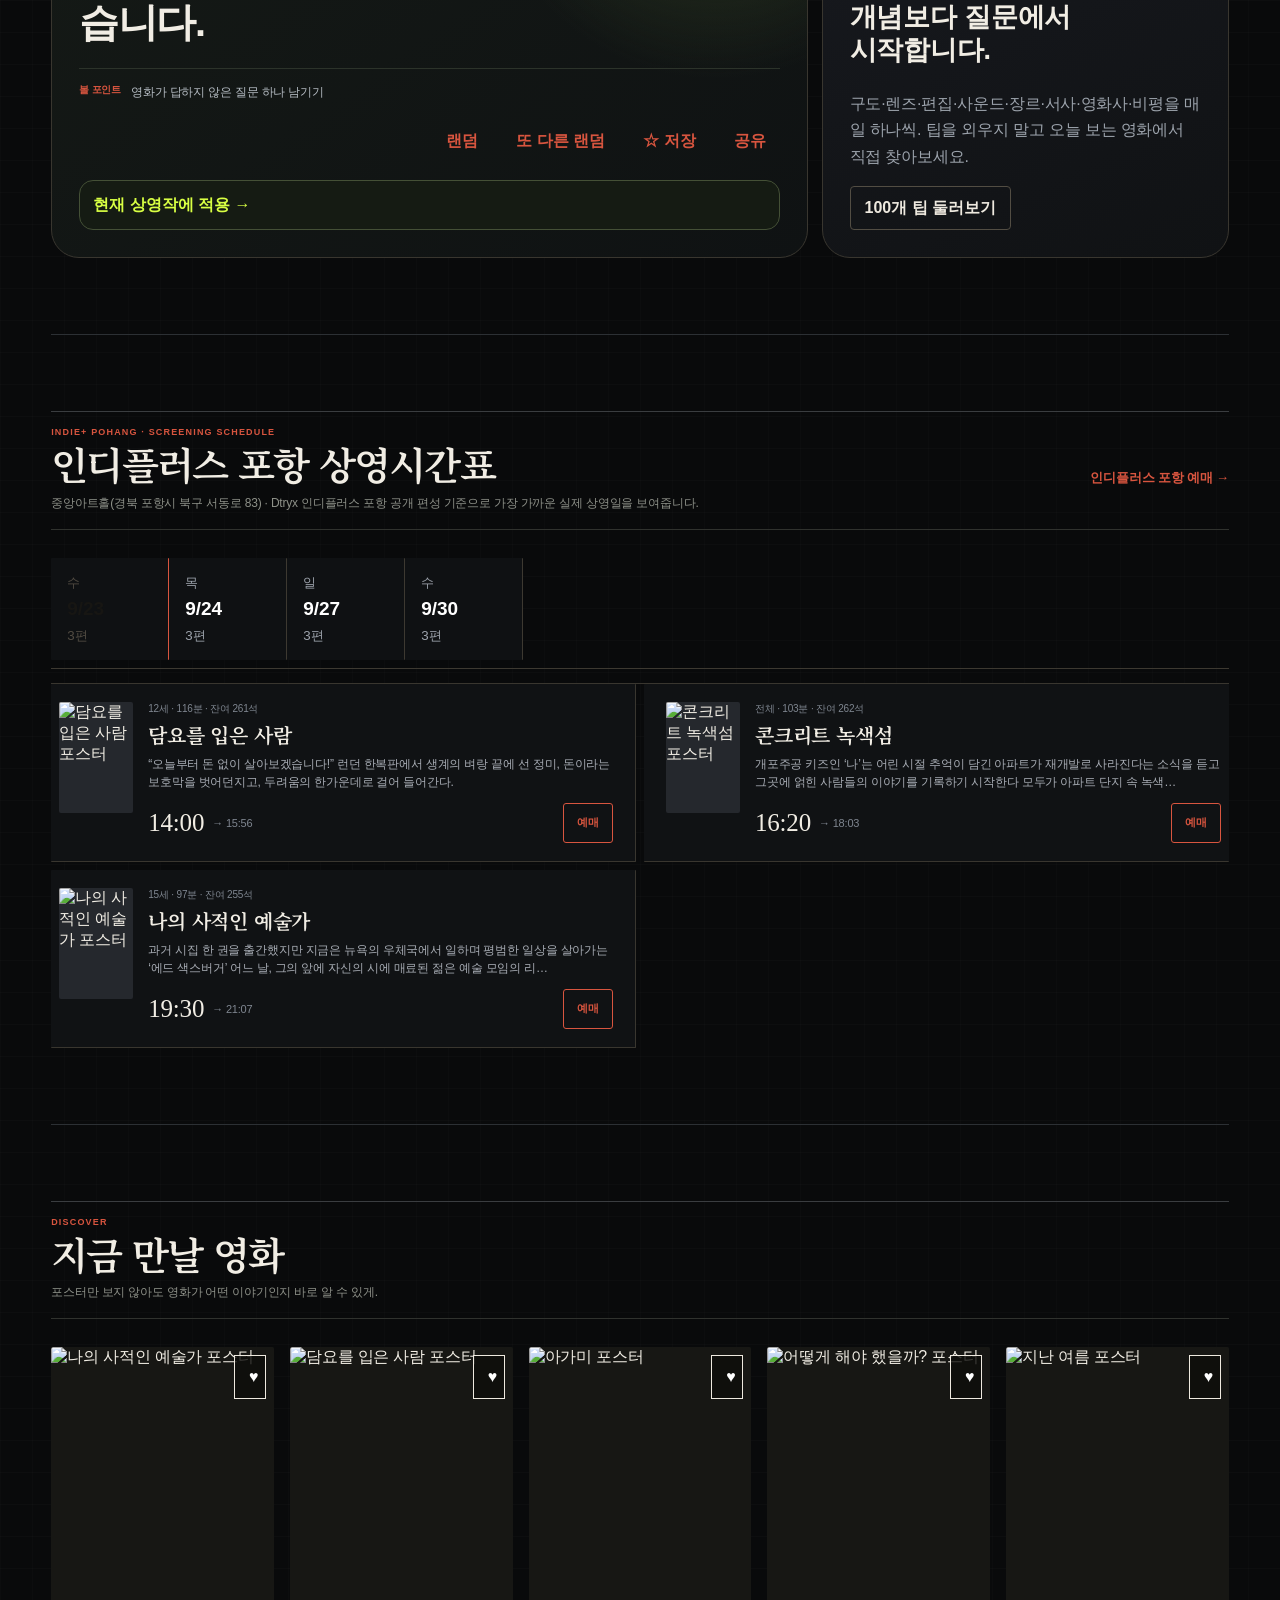
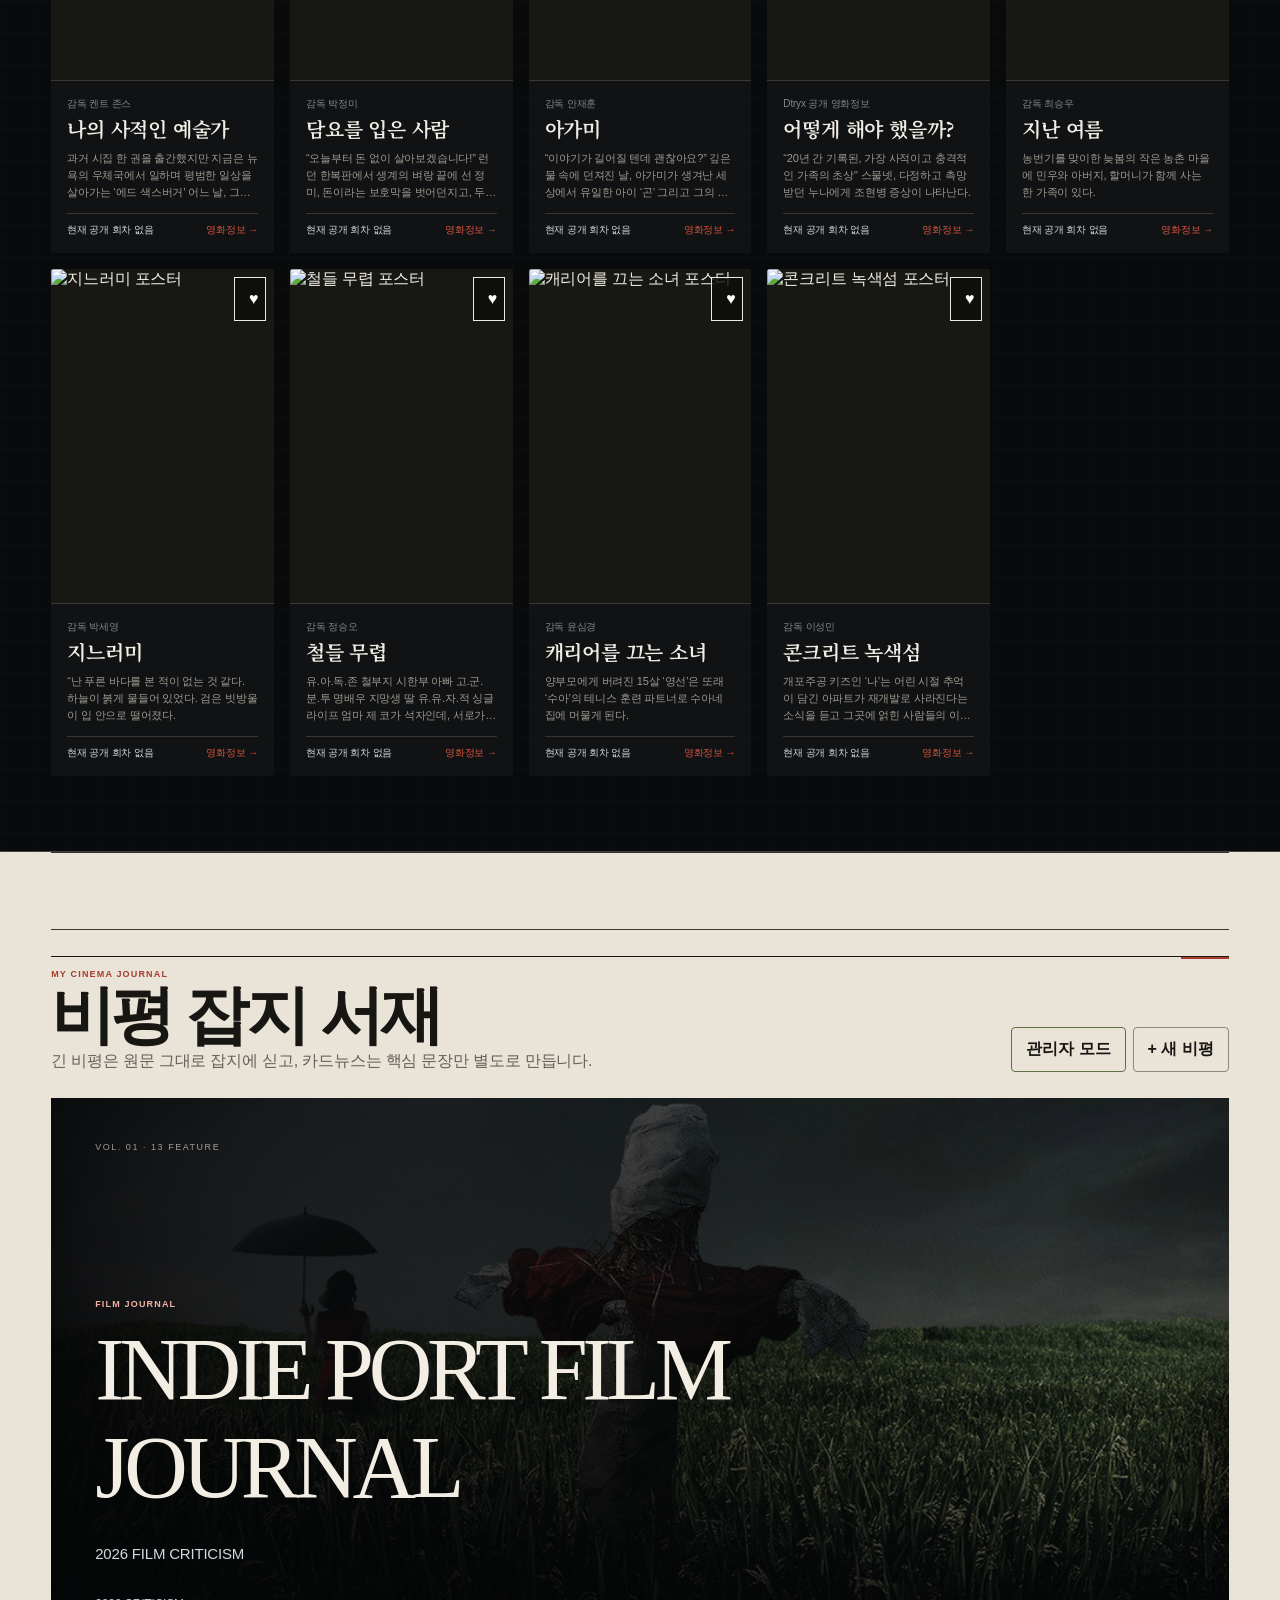
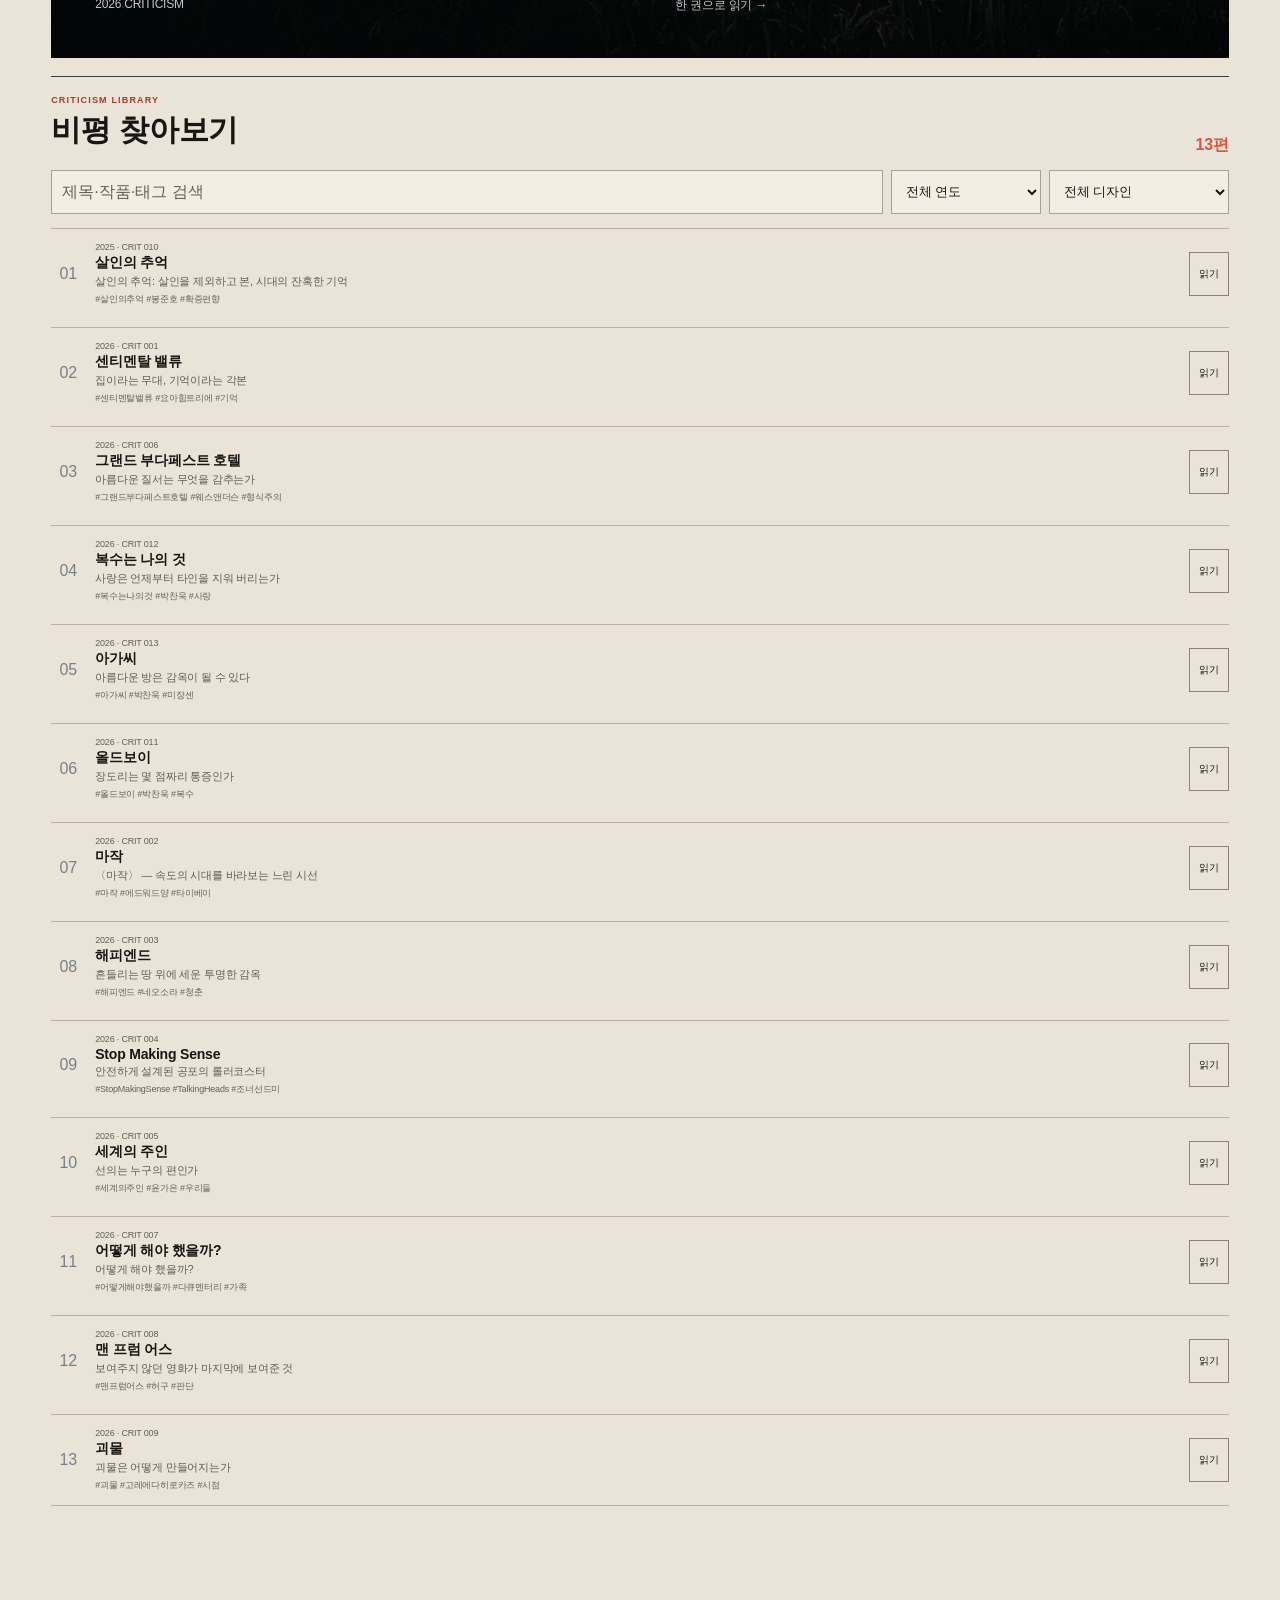
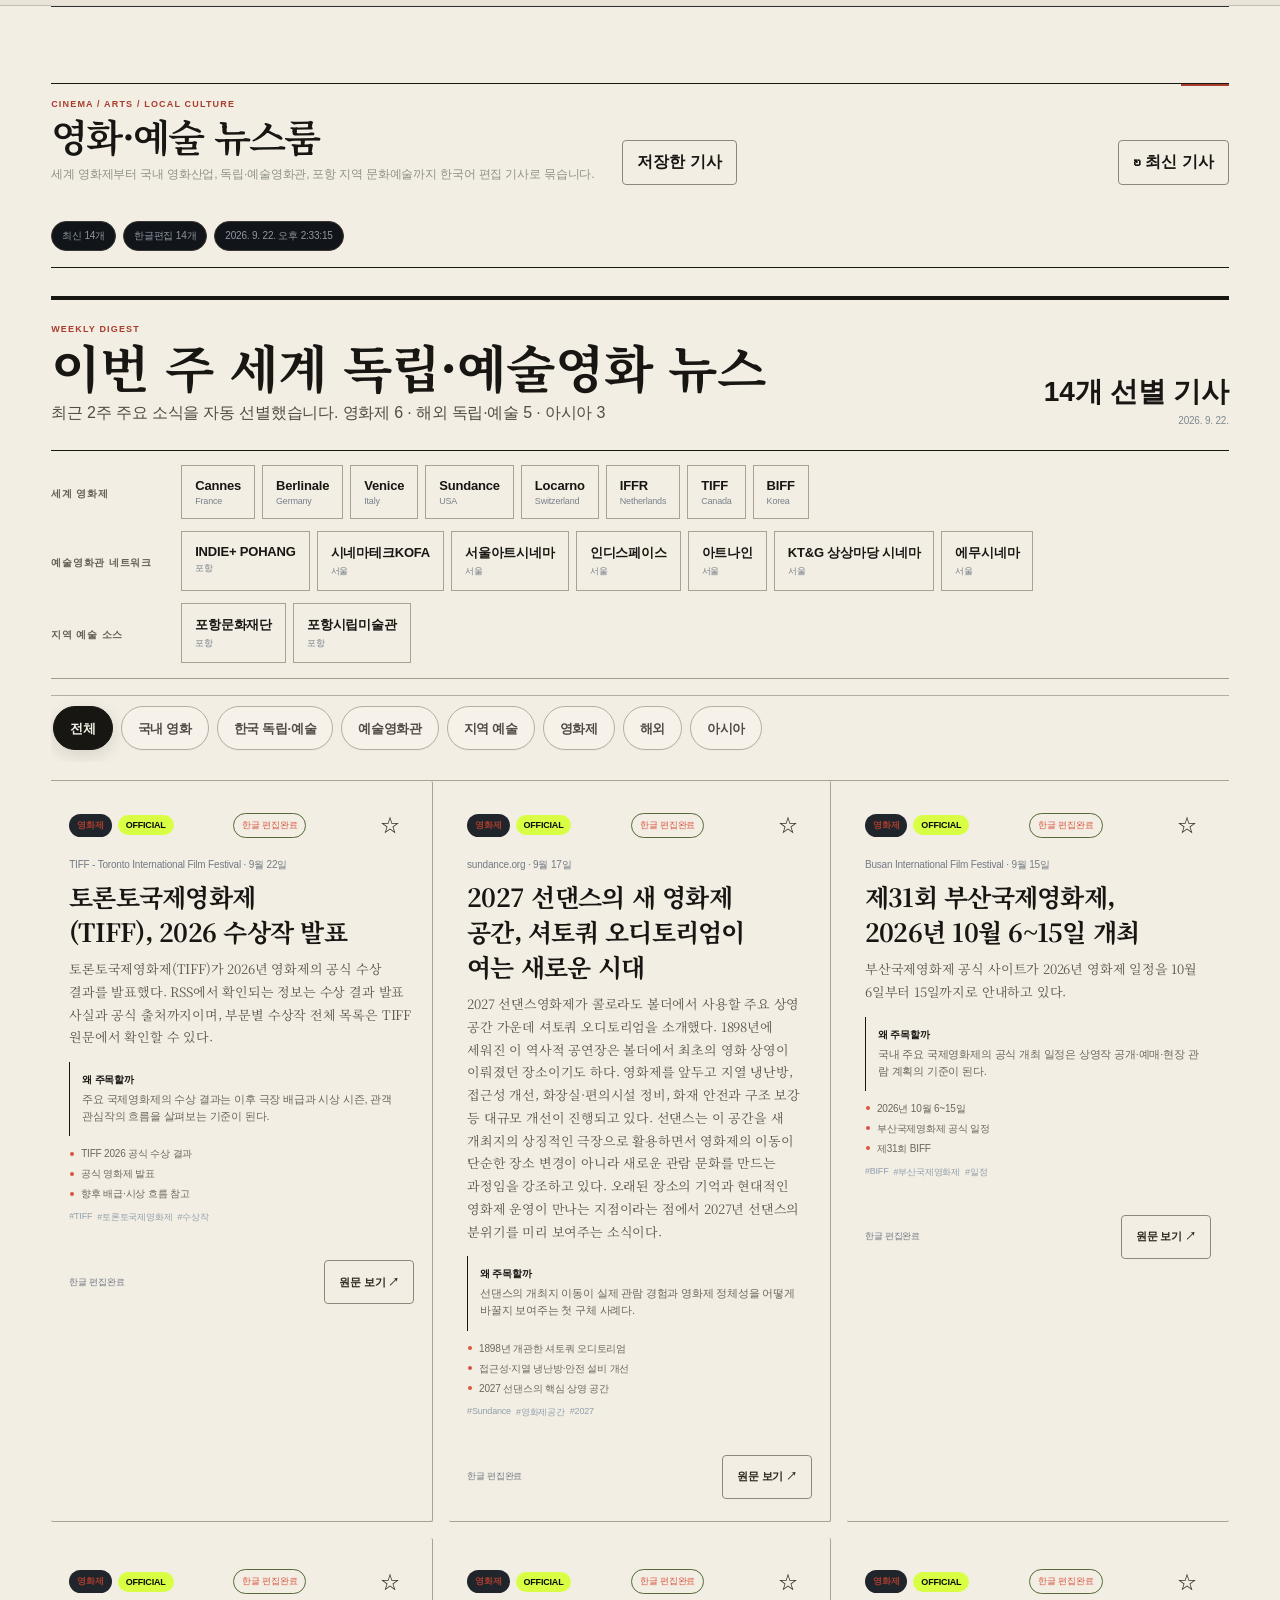
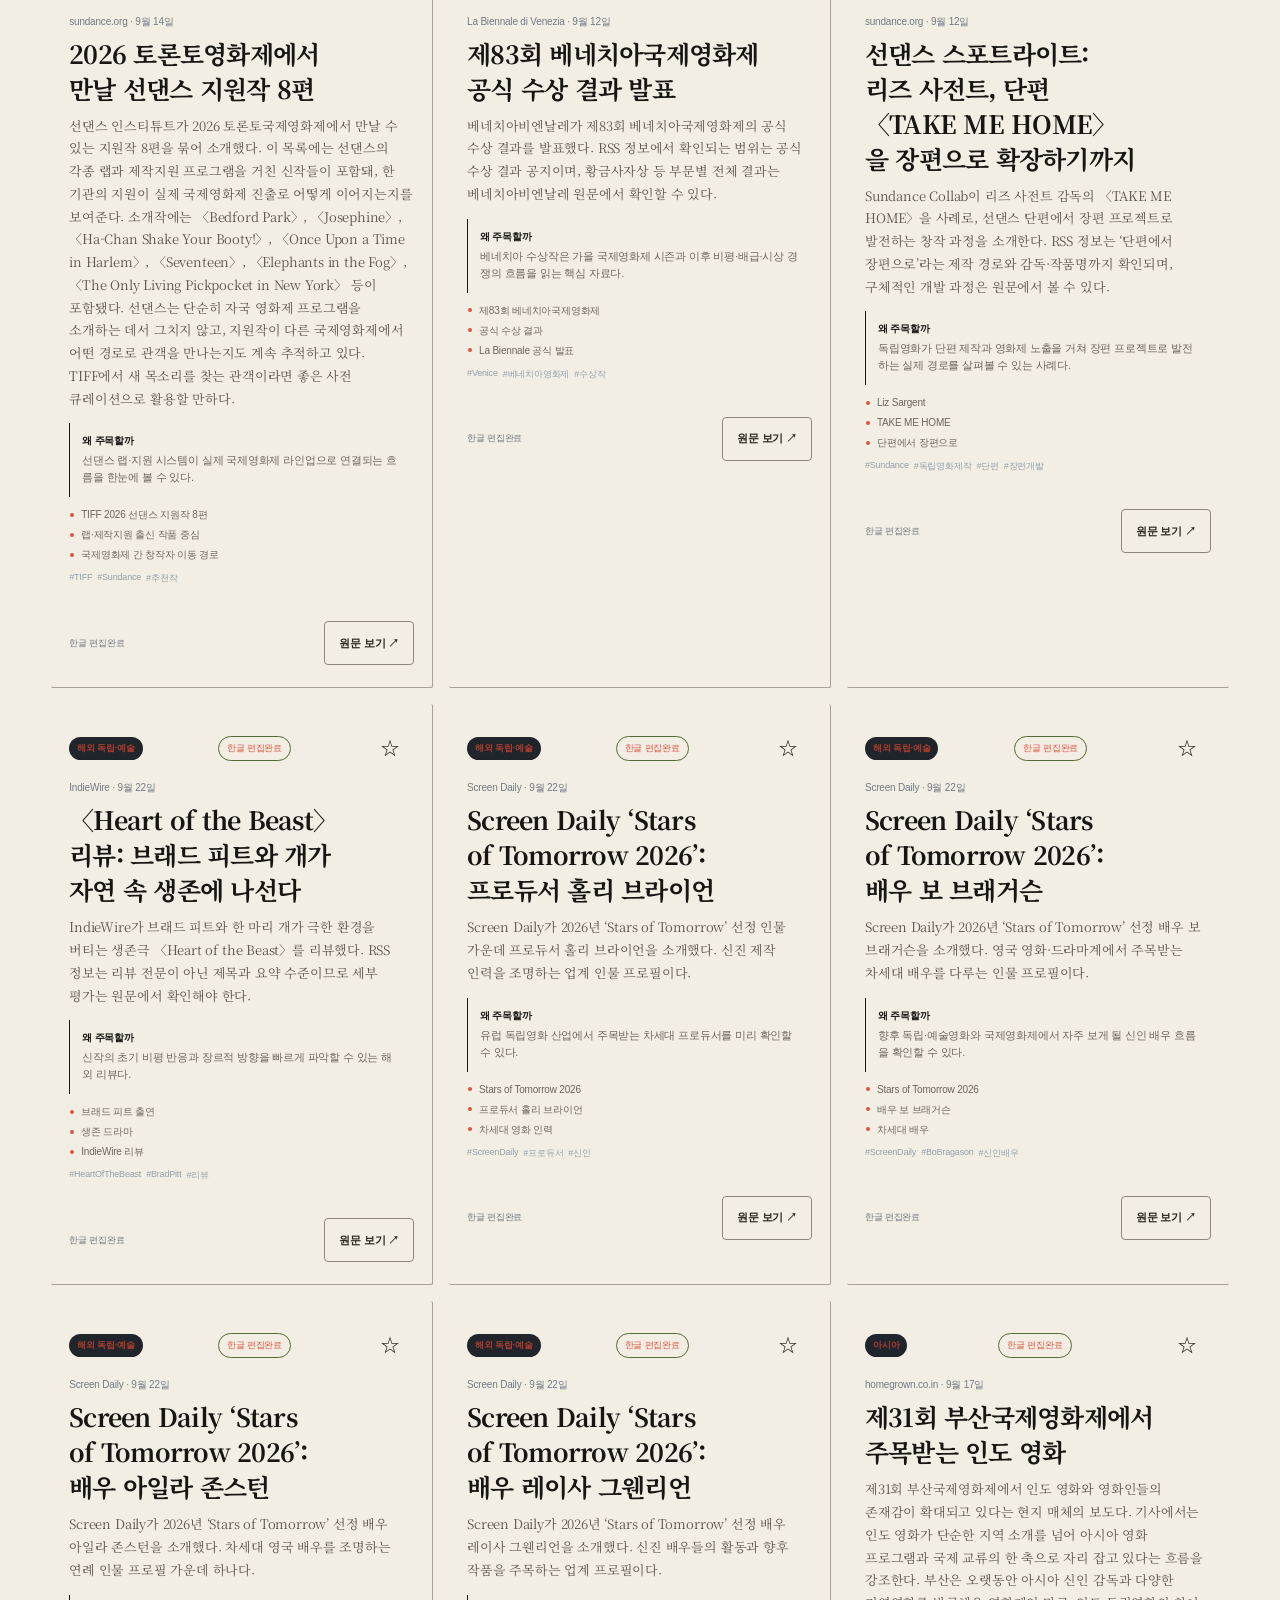
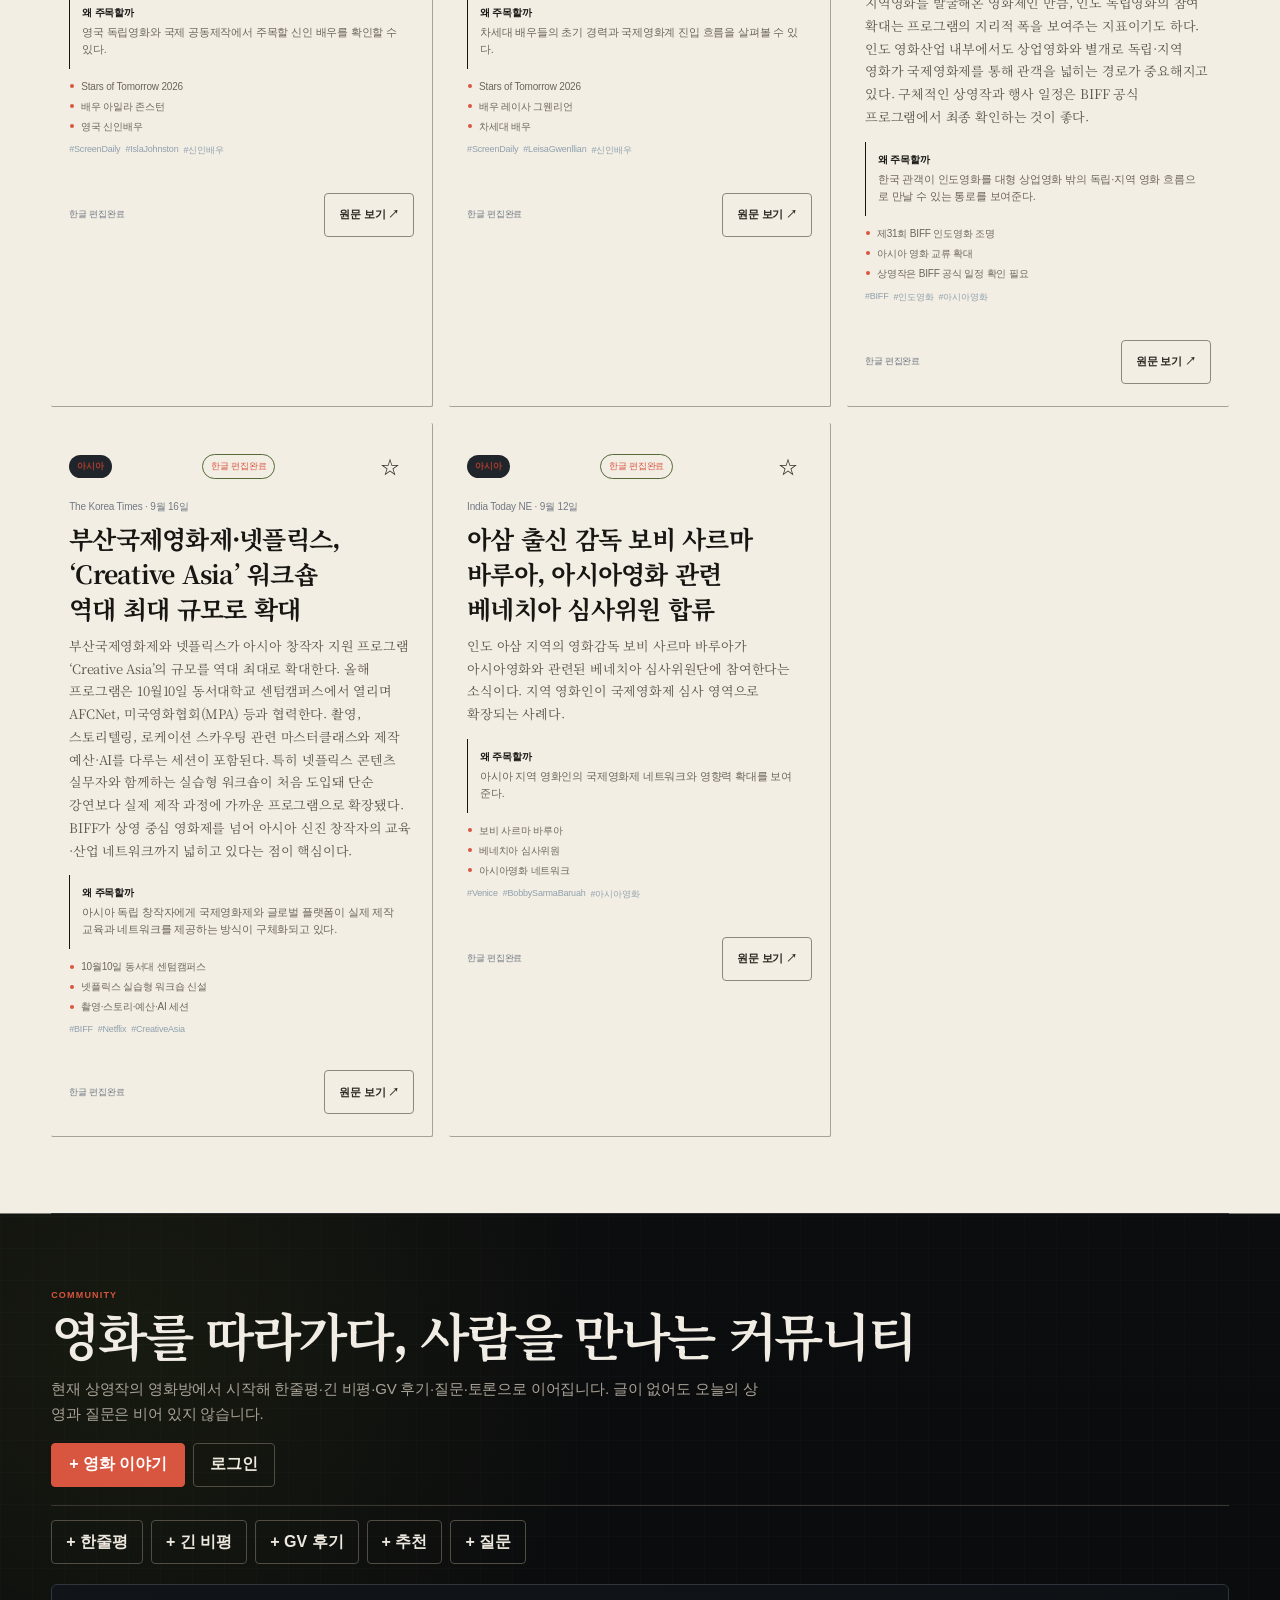
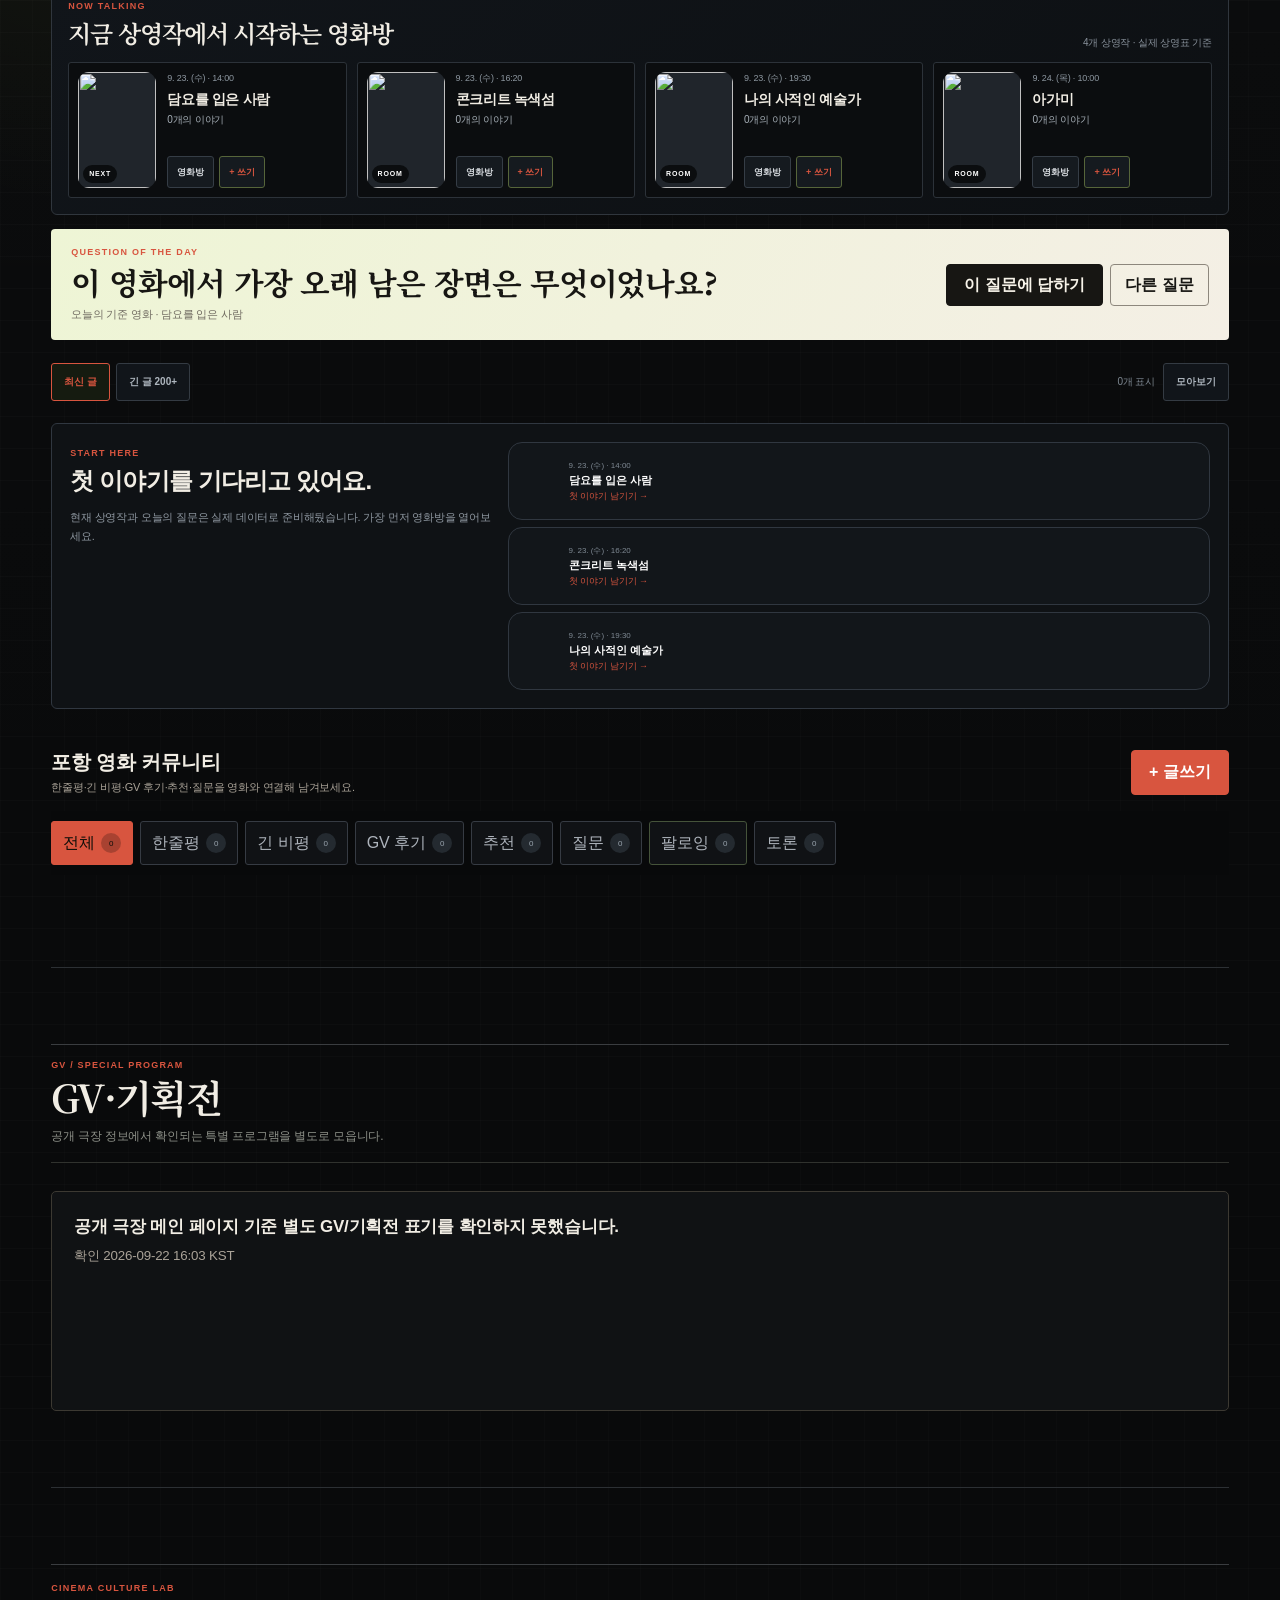
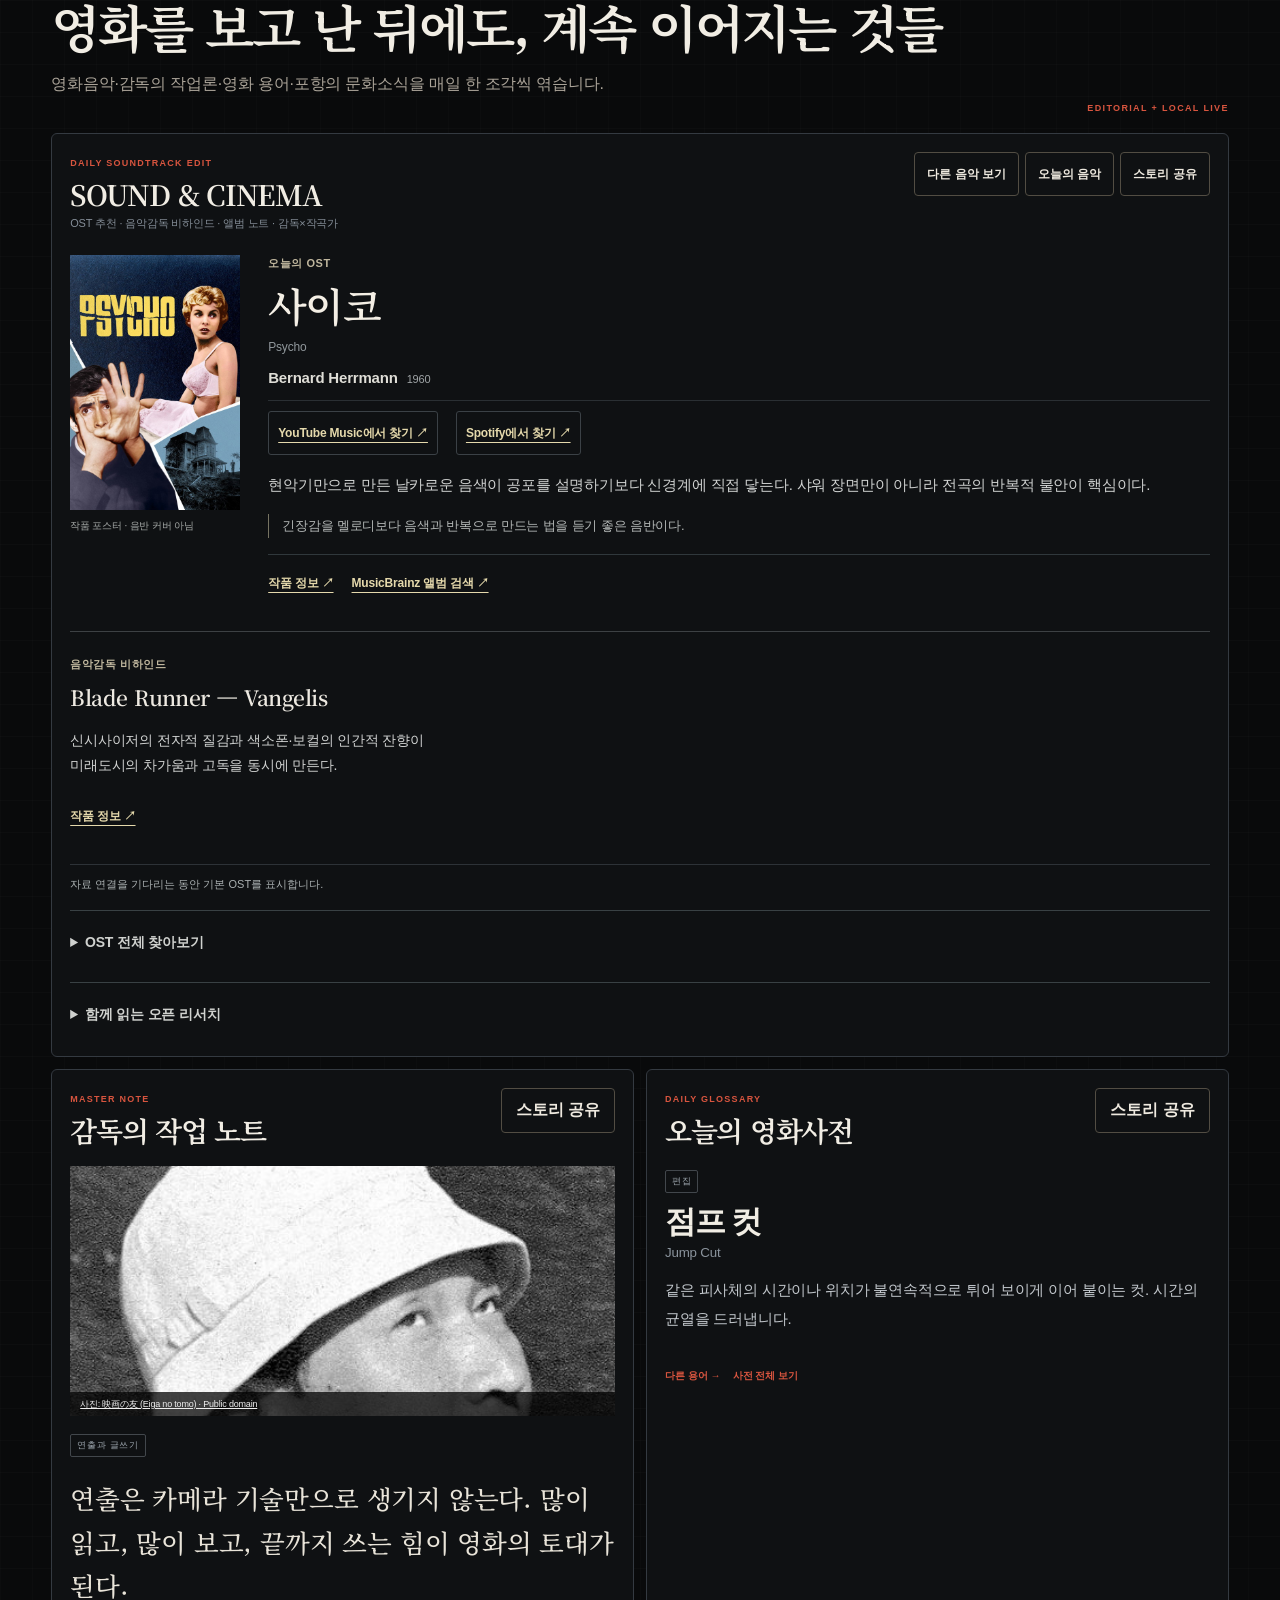
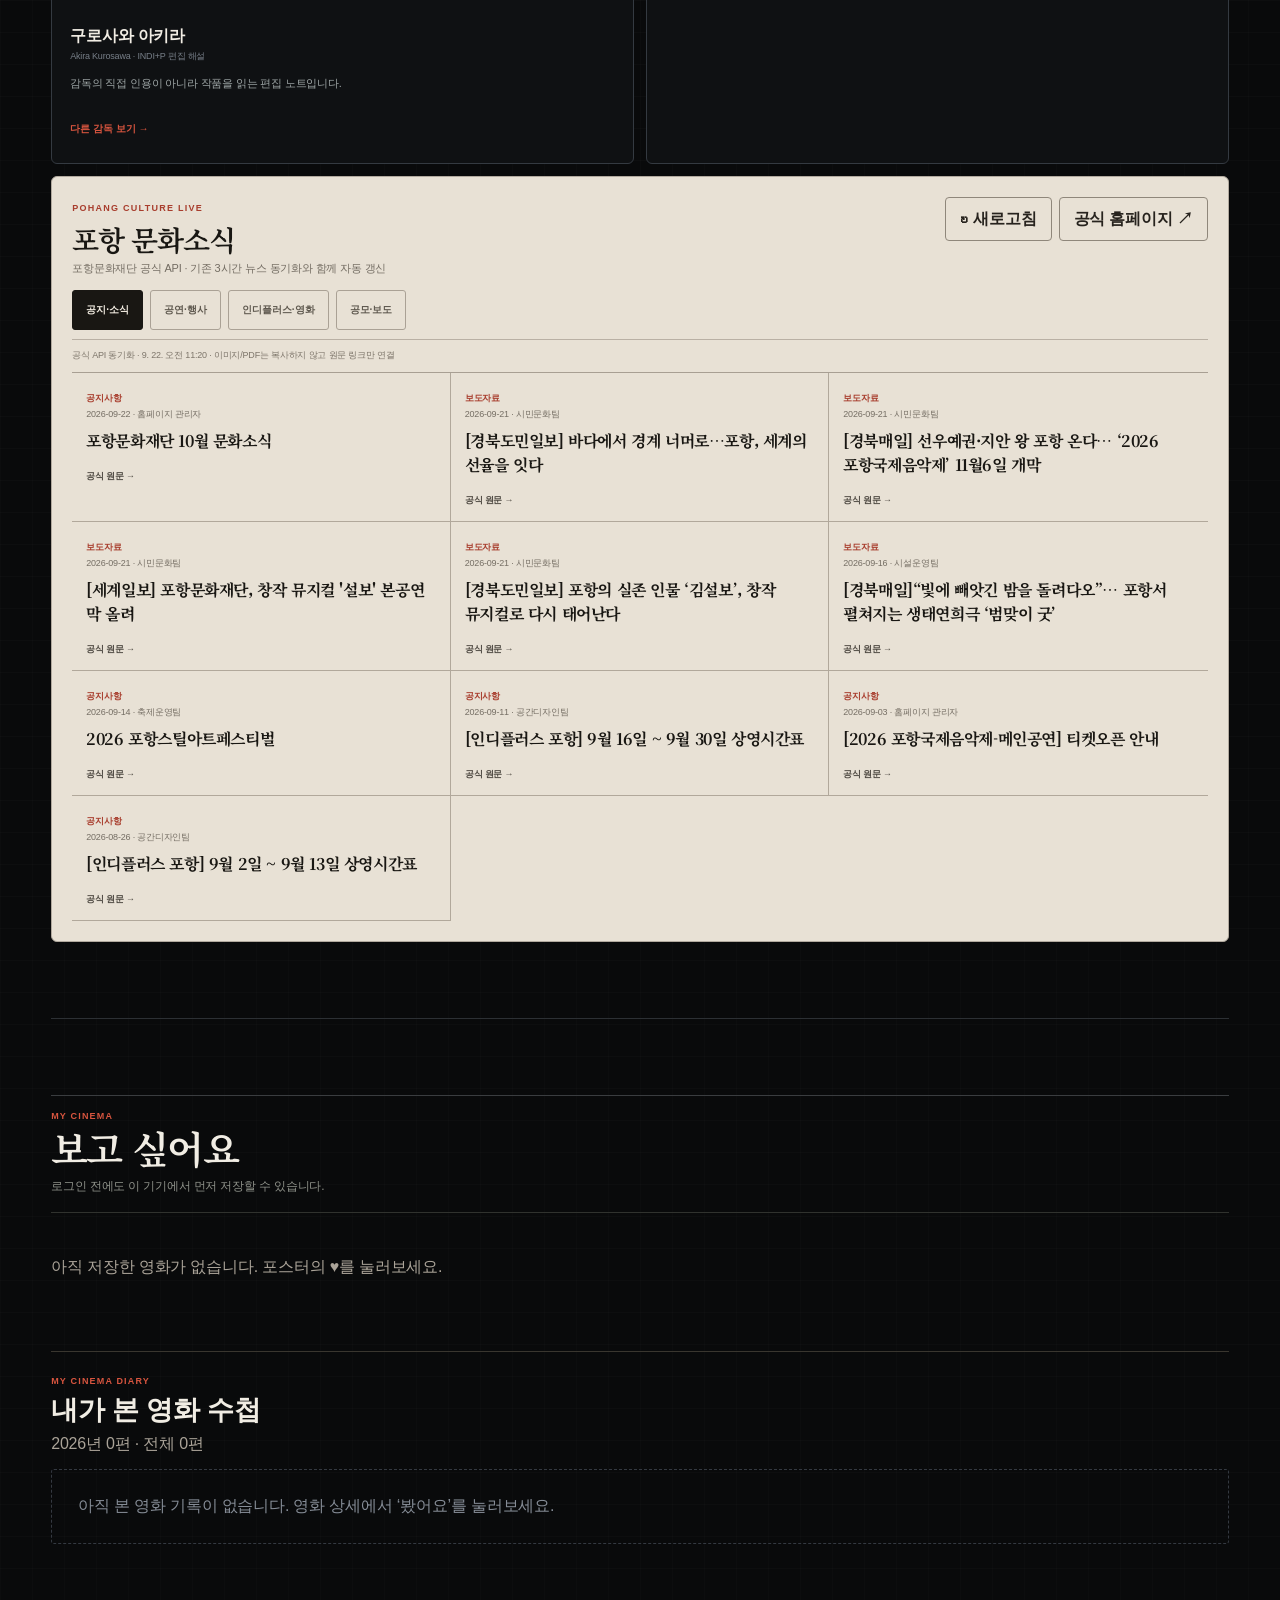
==== commit ef3ffafe: "fix: refine desktop layout and release notices" ====
--- a/index.html
+++ b/index.html
@@ -24,7 +24,8 @@
 <link rel="stylesheet" href="./mobile-edition.css?rev=39">
 <link rel="stylesheet" href="./editorial-v38.css">
 <link rel="stylesheet" href="./share-studio-v40.css?rev=40">
-<meta name="app-release" content="mobile-39">
+<link rel="stylesheet" href="./desktop-v41.css?rev=41">
+<meta name="app-release" content="desktop-41">
 </head>
 <body>
 <header class="topbar">
@@ -122,7 +123,7 @@
 <script src="./features-v24.js"></script>
 <script src="./features-v28.js"></script>
 <script src="./features-v30.js?rev=39"></script>
-<script src="./mobile-edition.js?rev=39"></script>
+<script src="./mobile-edition.js?rev=41"></script>
 <script src="./features-v40.js?rev=40"></script>
 </body>
 </html>
--- a/desktop-v41.css
+++ b/desktop-v41.css
@@ -0,0 +1,70 @@
+/* INDI+P v41 — desktop cohesion pass */
+@media(min-width:961px){
+  :root{--v41-max:1240px;--v41-gutter:clamp(28px,4vw,58px);--v41-rule:#2c3034;--v41-paper:#111311}
+  html{scroll-padding-top:82px}
+  body{background:#0f100e}
+  .wrap{width:min(var(--v41-max),calc(100% - (var(--v41-gutter) * 2)))!important;max-width:none!important}
+  .topbar{height:72px;border-bottom:1px solid #2c2d29;background:rgba(15,16,14,.94);backdrop-filter:blur(18px) saturate(.9)}
+  .topbar .nav{height:72px;gap:24px}
+  .brand{min-width:210px}
+  .brand .mark{width:38px;height:38px;border-radius:50%;font-size:12px}
+  #brandName{font-size:15px;letter-spacing:.02em}
+  #brandOrigin{font-size:7px;letter-spacing:.12em;margin-top:3px;color:#777a72}
+  .links{display:flex;align-items:center;justify-content:center;gap:2px;flex:1;min-width:0}
+  .links button{position:relative;padding:10px 11px;border-radius:0;font-size:11px;color:#aaa;white-space:nowrap}
+  .links button:after{content:"";position:absolute;left:11px;right:11px;bottom:5px;height:1px;background:transparent}
+  .links button:hover{color:#f1f0ea;background:transparent}
+  .links button:hover:after{background:#d8ff43}
+  .nav-actions{gap:7px;min-width:max-content}
+  .nav-actions .chipbtn,.nav-actions .primary{min-height:38px;padding:9px 13px;border-radius:2px}
+  .hero{padding-top:24px!important;display:grid!important;grid-template-columns:minmax(0,1.55fr) minmax(300px,.65fr)!important;gap:16px!important}
+  .hero-card{min-height:600px!important;border-radius:2px!important;border:1px solid #30322d!important}
+  .hero-copy{max-width:660px;padding:clamp(32px,4vw,58px)!important}
+  .hero-copy h1{font-size:clamp(48px,5vw,74px)!important;line-height:.98!important;letter-spacing:-.055em!important}
+  .hero-copy p{max-width:570px;font-size:14px;line-height:1.75}
+  .stat-stack{display:grid!important;grid-template-rows:1fr 1fr;gap:16px!important}
+  .stat{min-height:0!important;border-radius:2px!important;padding:30px!important;border:1px solid #30322d!important}
+  .stat .big{font-size:clamp(50px,5vw,72px)!important}
+  .data-strip{min-height:46px;margin-top:14px;border-radius:0!important;border-left:0!important;border-right:0!important;background:transparent!important;padding-inline:2px!important}
+  .section{padding-top:76px!important;padding-bottom:76px!important}
+  .section+.section{border-top:1px solid var(--v41-rule)}
+  .section-head{align-items:flex-end!important;gap:28px!important;margin-bottom:28px!important;padding-bottom:16px;border-bottom:1px solid #30322e}
+  .section-head>div{max-width:780px}
+  .section-head h2{font-size:clamp(30px,3vw,44px)!important;line-height:1.05!important;letter-spacing:-.045em!important;margin:7px 0 8px!important}
+  .section-head p{max-width:720px!important;font-size:12px!important;line-height:1.7!important;color:#8e9189!important}
+  .section-head .textlink{margin-left:auto;white-space:nowrap;padding-bottom:4px}
+  .kicker{letter-spacing:.13em!important;font-size:9px!important}
+  .daily-board{grid-template-columns:minmax(0,.82fr) minmax(0,1.18fr)!important;gap:16px!important}
+  .daily-line,.daily-pick{border-radius:2px!important;min-height:280px!important}
+  .daily-line{padding:34px!important}
+  .daily-line blockquote{font-size:clamp(24px,2.3vw,34px)!important;line-height:1.25!important}
+  .date-tabs{padding-bottom:8px;margin-bottom:14px;scrollbar-width:thin}
+  .date-tabs button{min-height:44px;border-radius:1px!important}
+  .sessions{gap:8px!important}
+  .session{border-radius:1px!important;min-height:64px!important}
+  .poster-grid{grid-template-columns:repeat(5,minmax(0,1fr))!important;gap:16px!important}
+  .poster-card{border-radius:2px!important;overflow:hidden}
+  .poster-card img{aspect-ratio:2/3;object-fit:cover}
+  .news-grid{grid-template-columns:repeat(3,minmax(0,1fr))!important;gap:16px!important}
+  .news-card{border-radius:2px!important}
+  #community{grid-template-columns:minmax(0,1.25fr) minmax(280px,.75fr)!important;gap:16px!important}
+  #community .community-feed{grid-column:1/-1}
+  .feature{border-radius:2px!important}
+  .venue{border-top:1px solid var(--v41-rule)!important;border-radius:0!important}
+  .footer{margin-top:20px;border-top:1px solid #30322e}
+  .footer .wrap{padding-block:32px}
+  .mobile-nav,.mobile-search,#m33Update{display:none!important}
+  .search-box{width:min(760px,calc(100vw - 64px))!important;max-height:calc(100vh - 100px)!important;border-radius:4px!important}
+  .overlay .sheet{width:min(1080px,calc(100vw - 64px))!important;max-height:calc(100vh - 64px)!important;border-radius:4px!important}
+}
+@media(min-width:961px) and (max-width:1220px){
+  .wrap{width:calc(100% - 48px)!important}
+  .links button{padding-inline:8px;font-size:10px}
+  .brand{min-width:185px}
+  .hero{grid-template-columns:minmax(0,1.45fr) minmax(270px,.55fr)!important}
+  .poster-grid{grid-template-columns:repeat(4,minmax(0,1fr))!important}
+}
+@media(min-width:1600px){
+  :root{--v41-max:1320px}
+  .poster-grid{grid-template-columns:repeat(6,minmax(0,1fr))!important}
+}
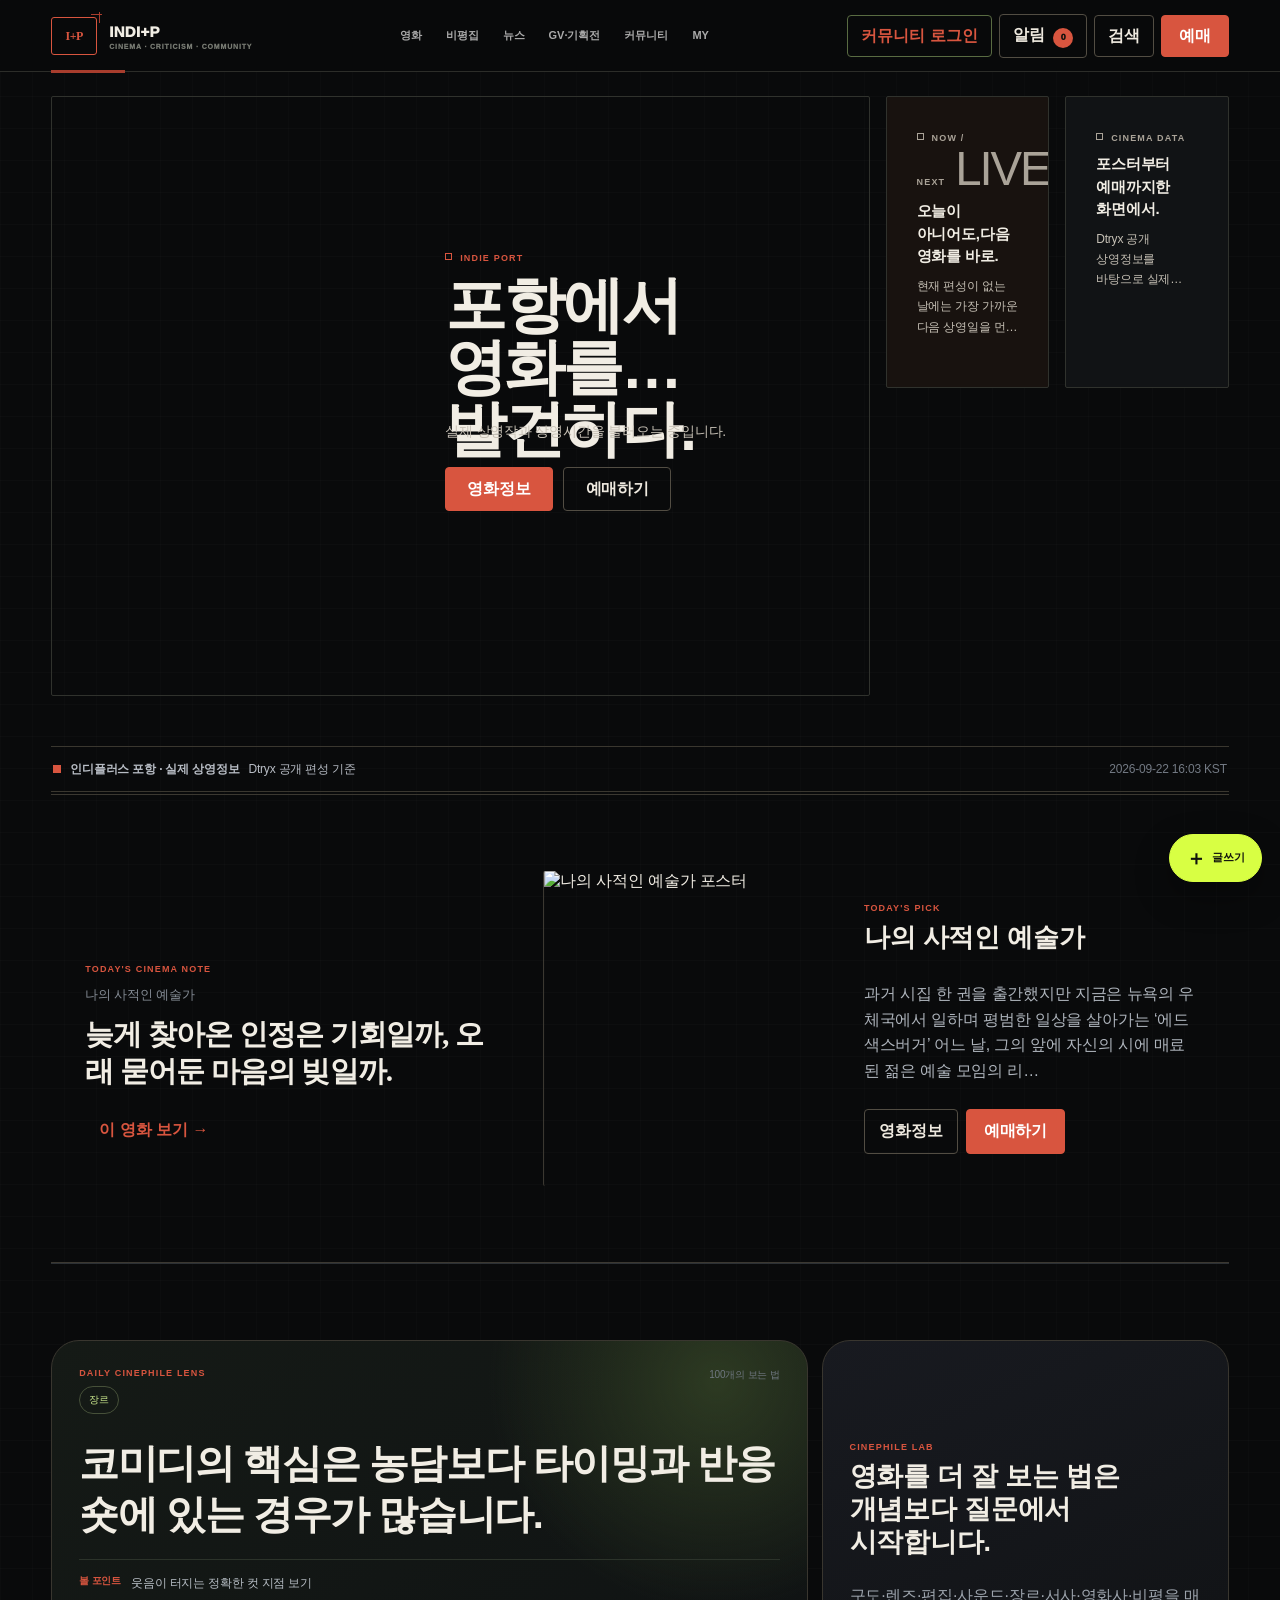
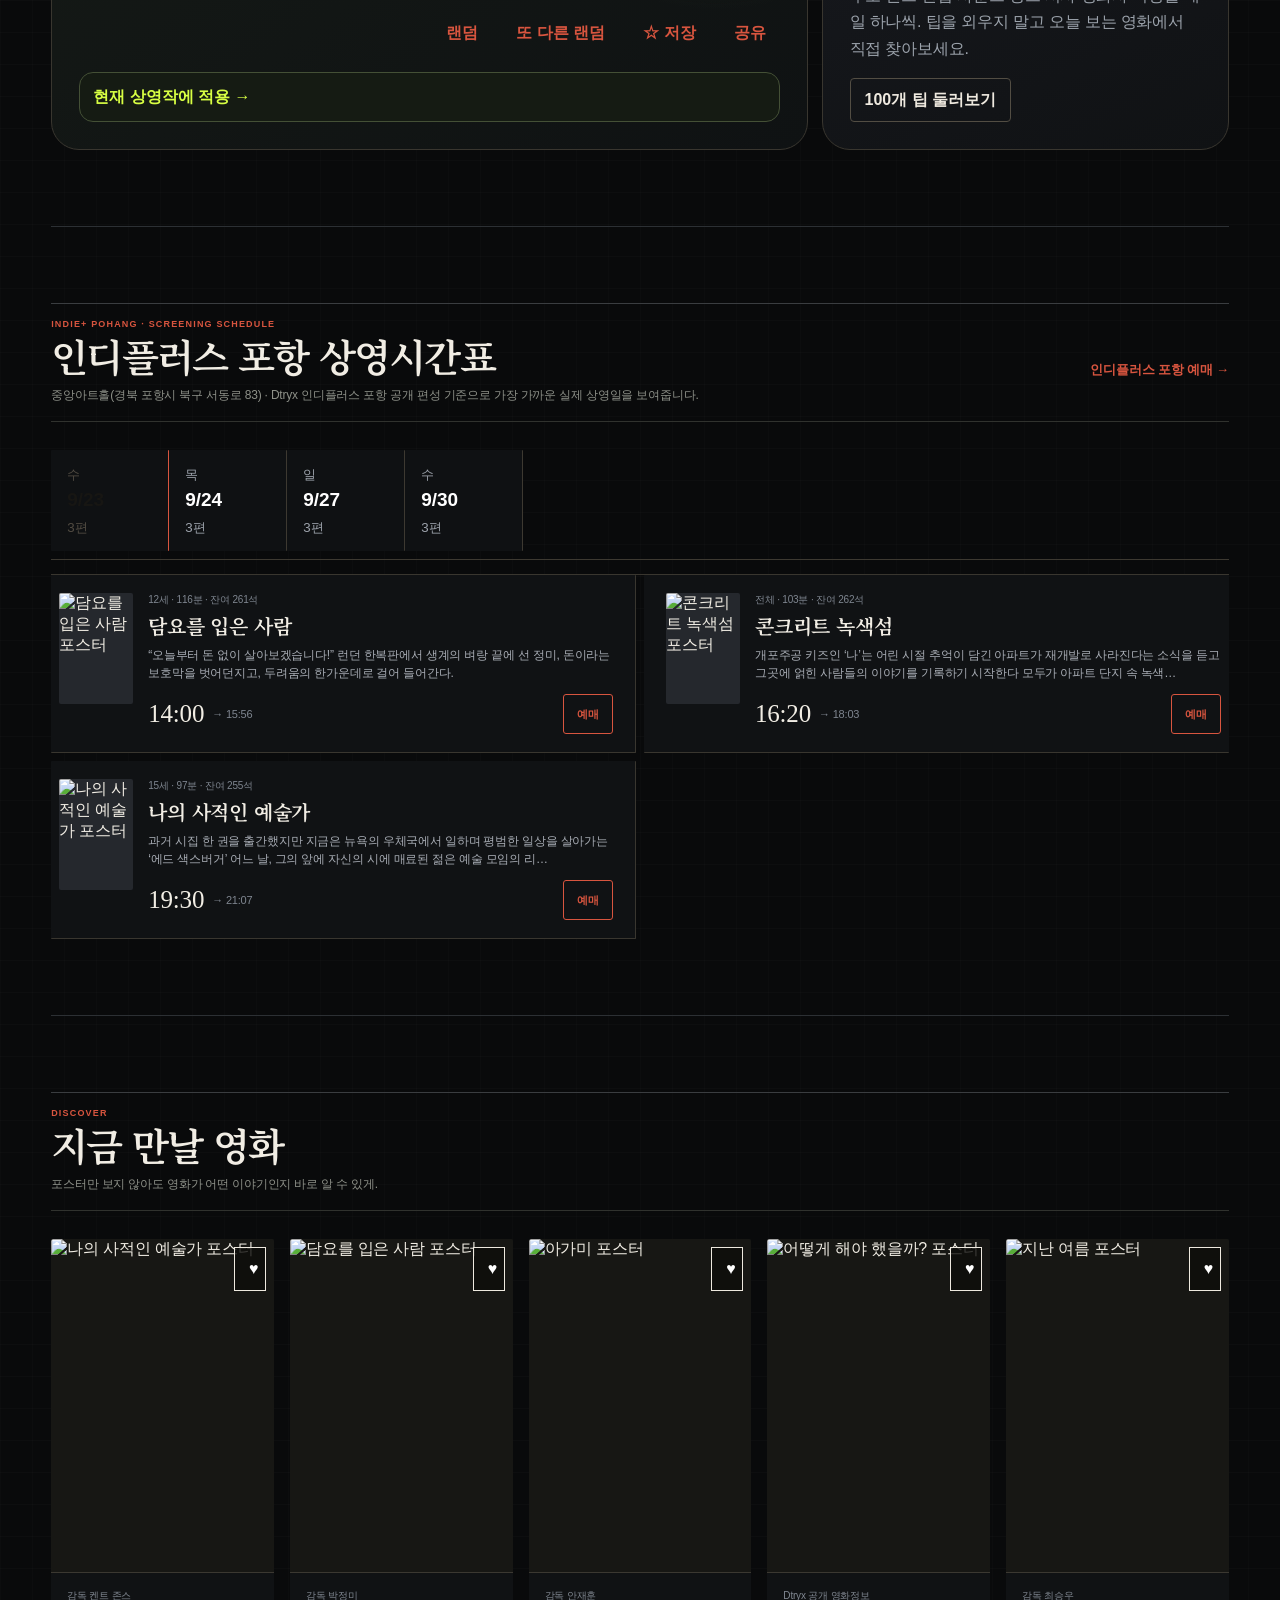
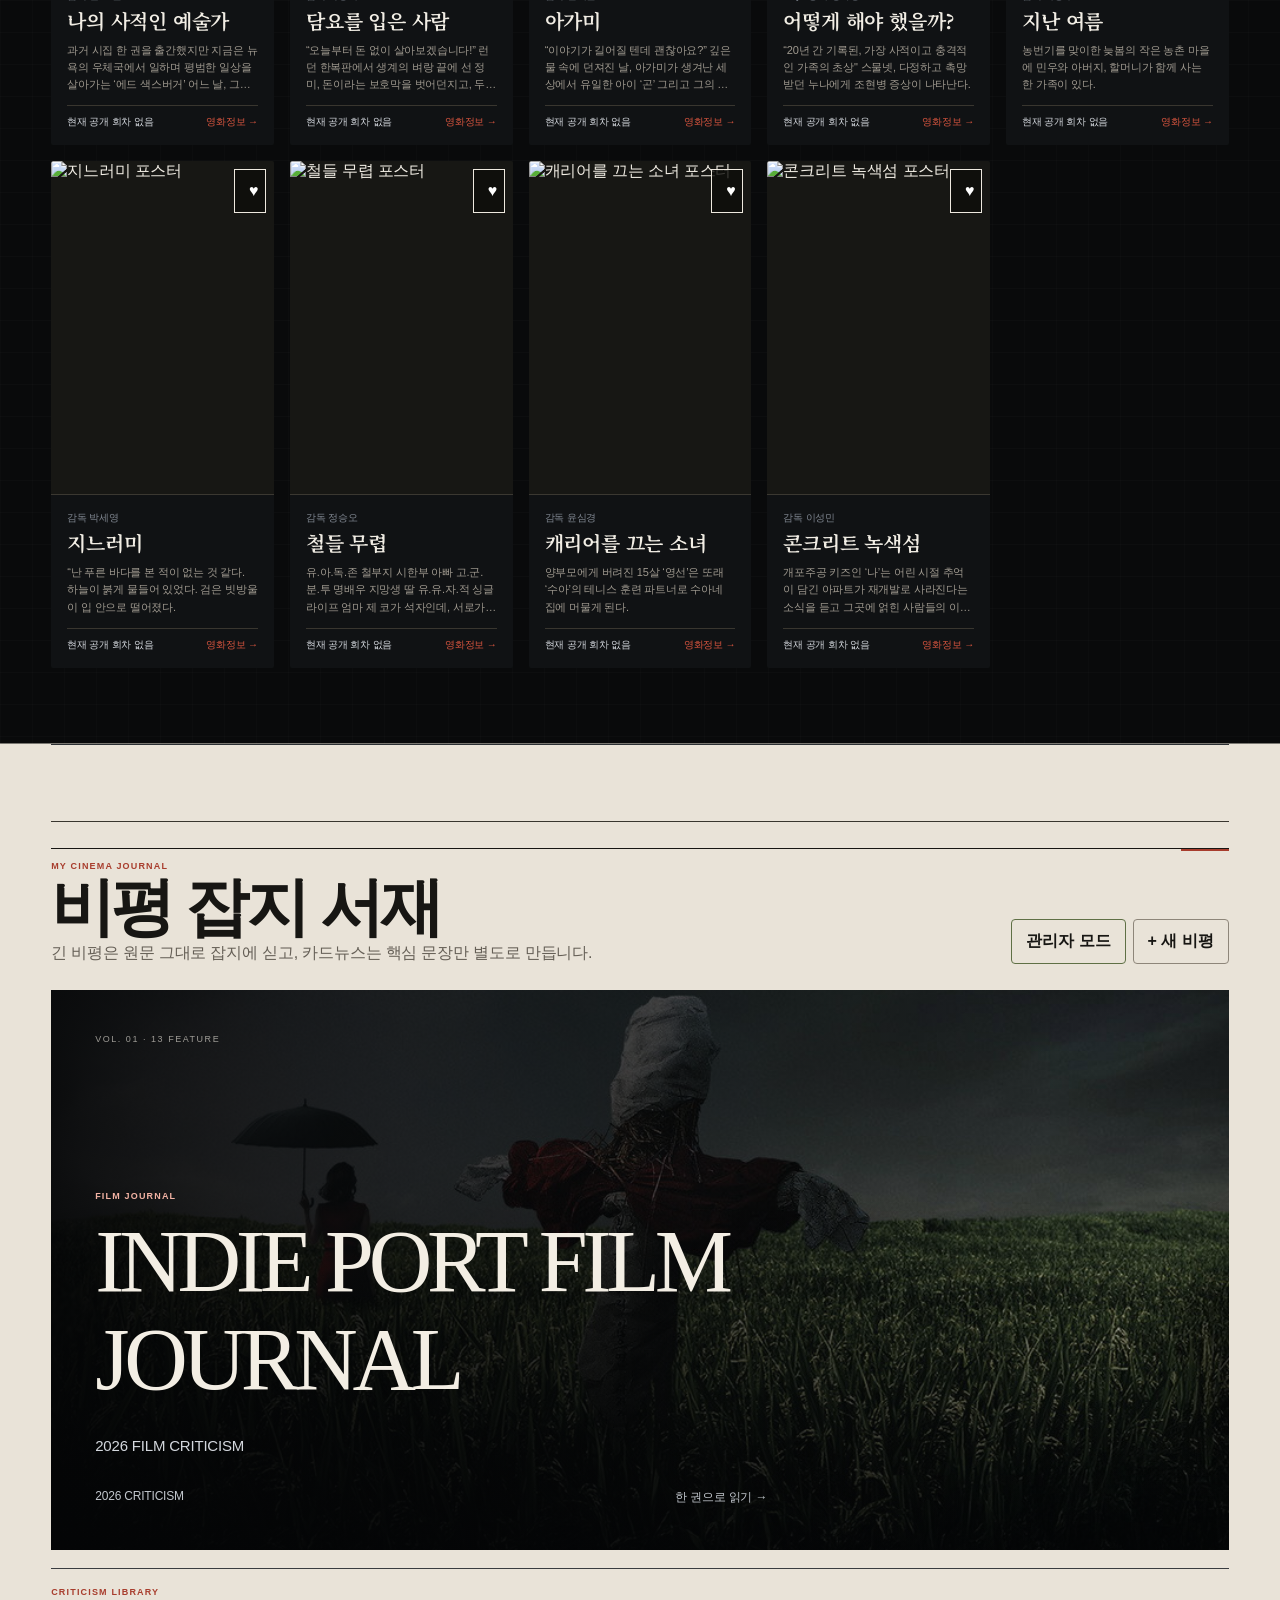
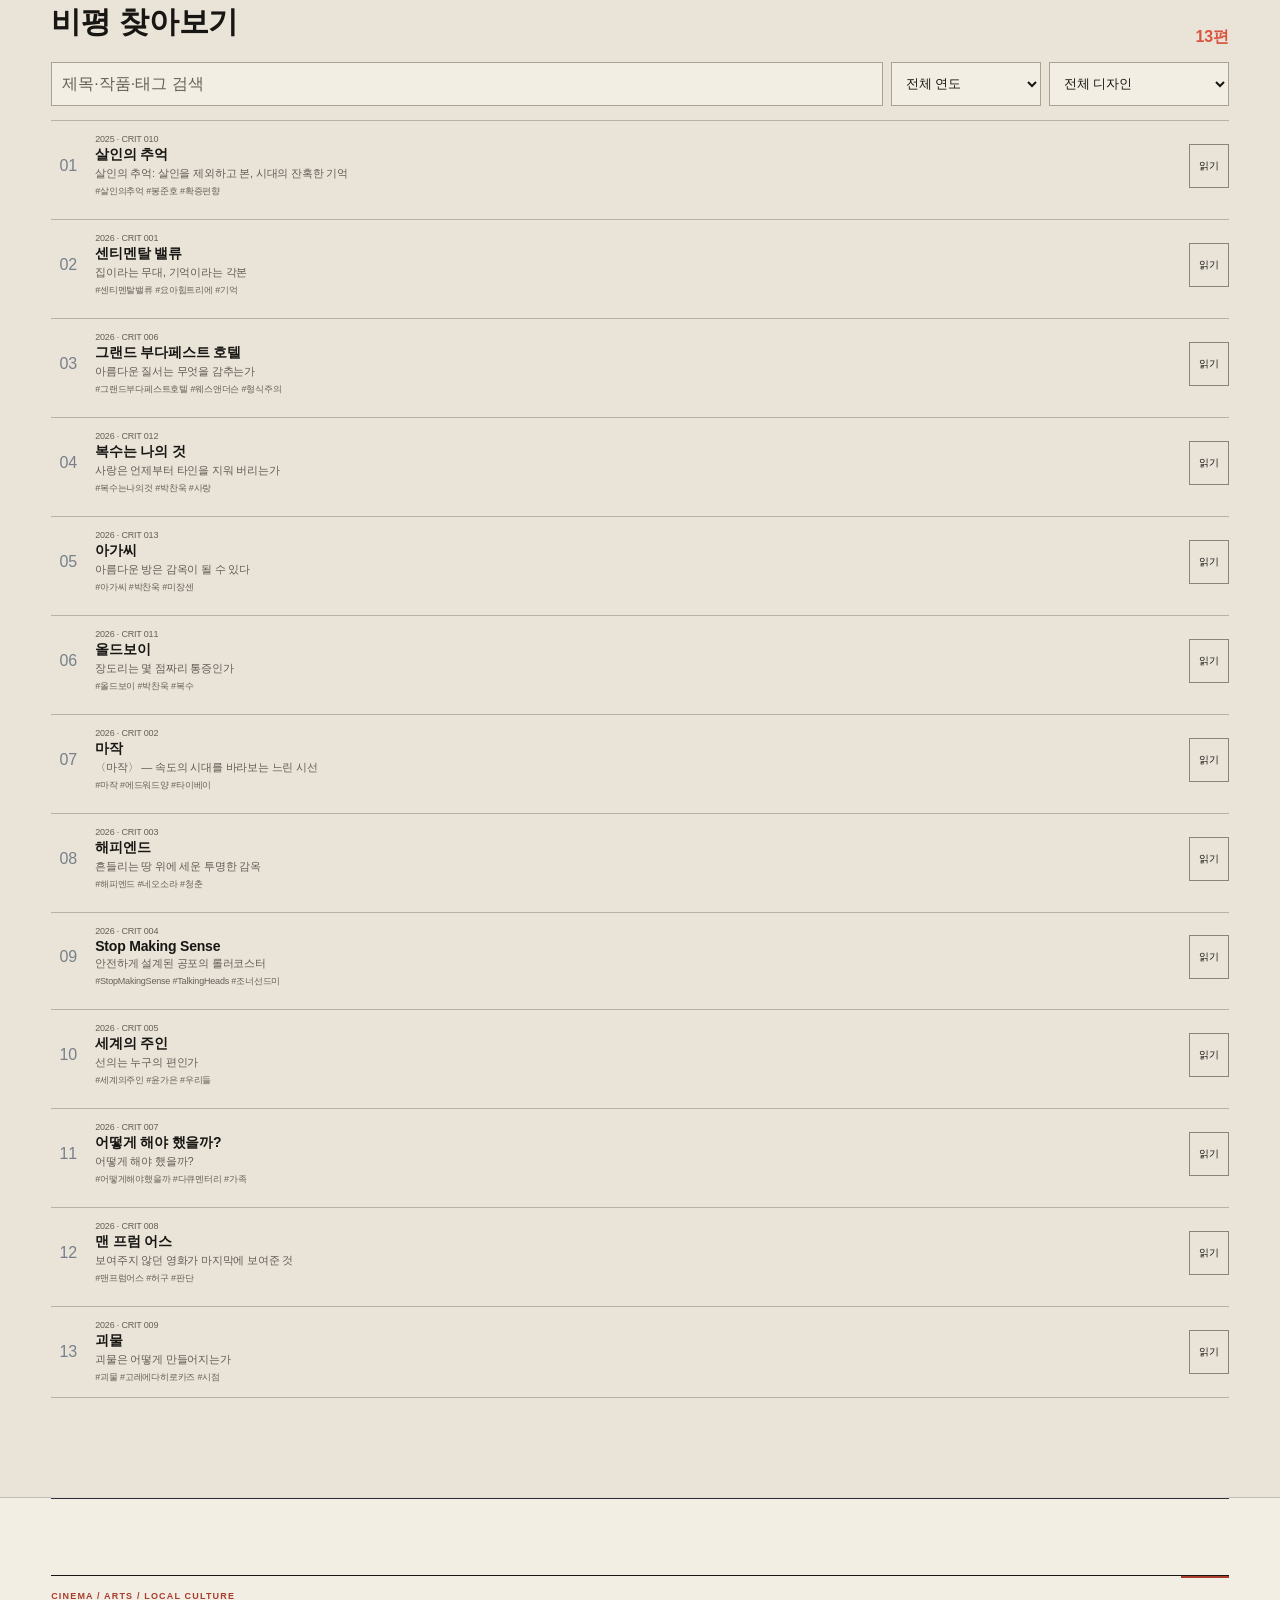
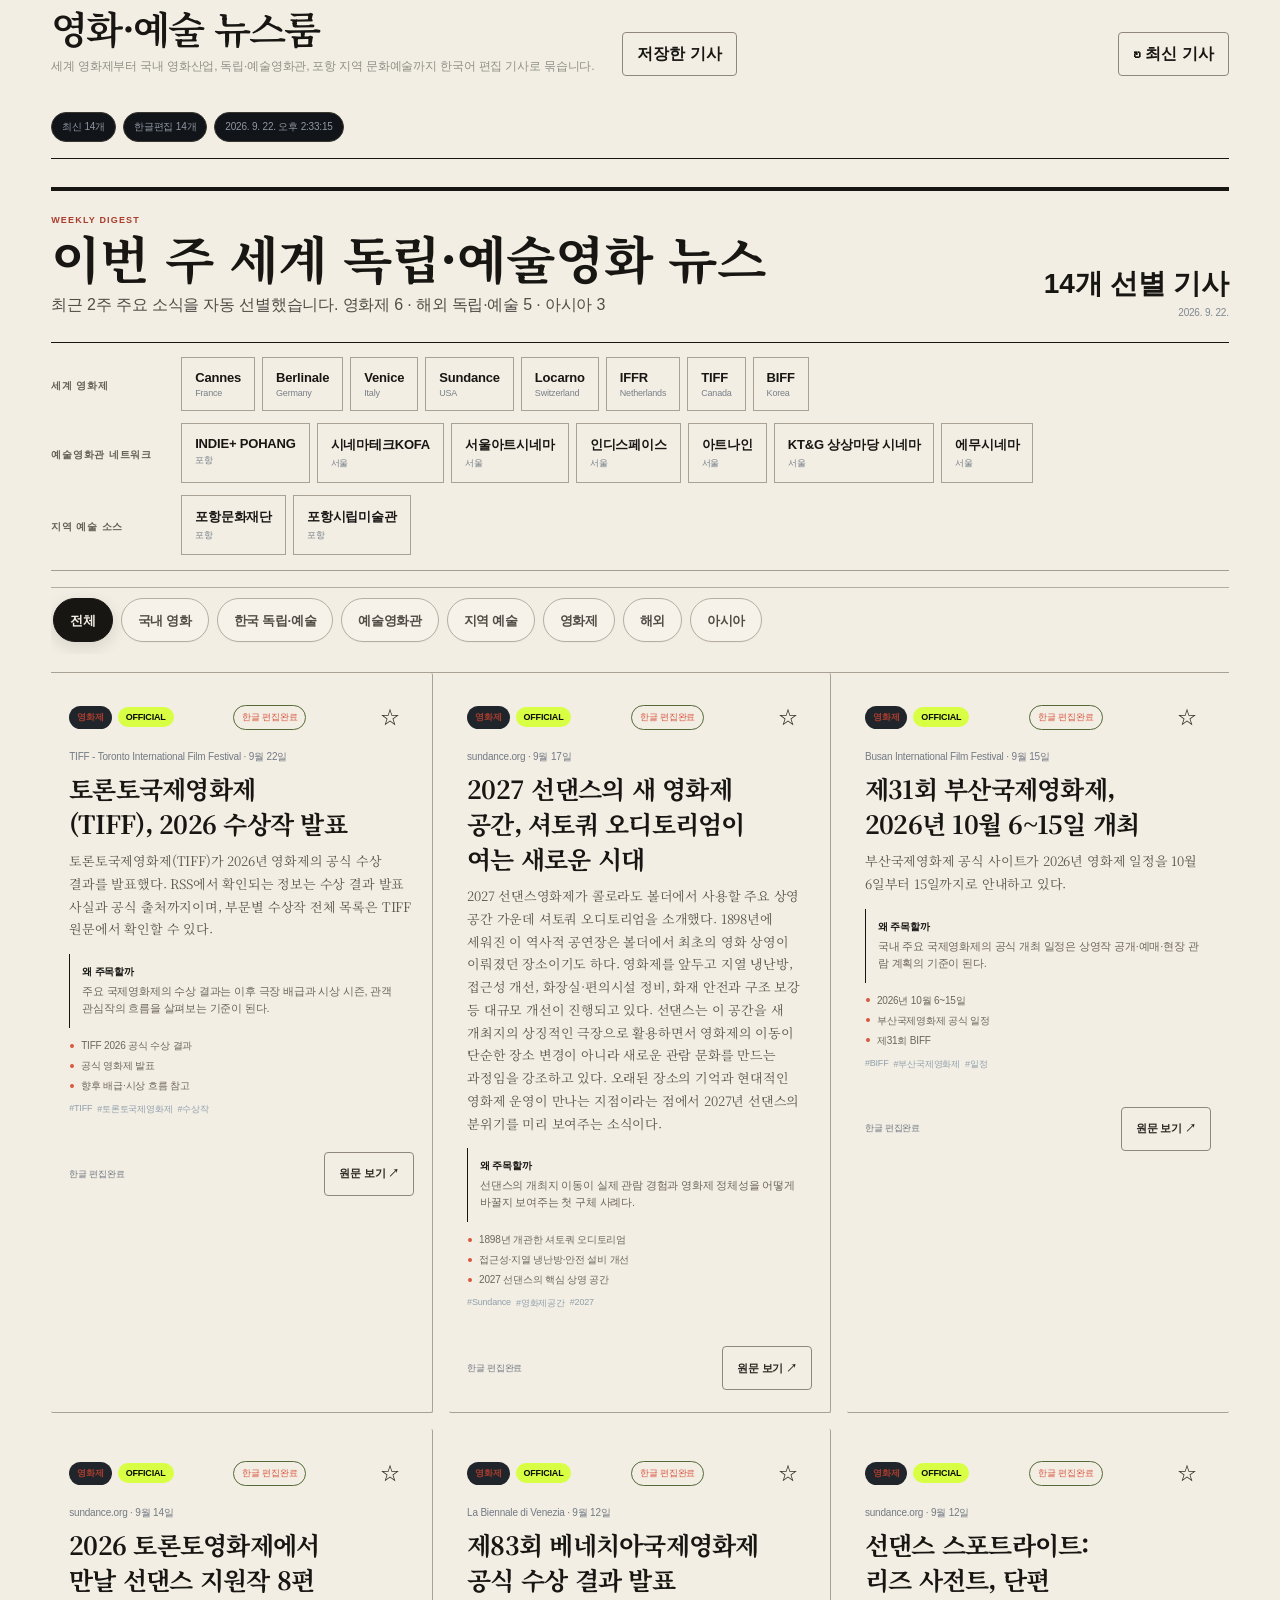
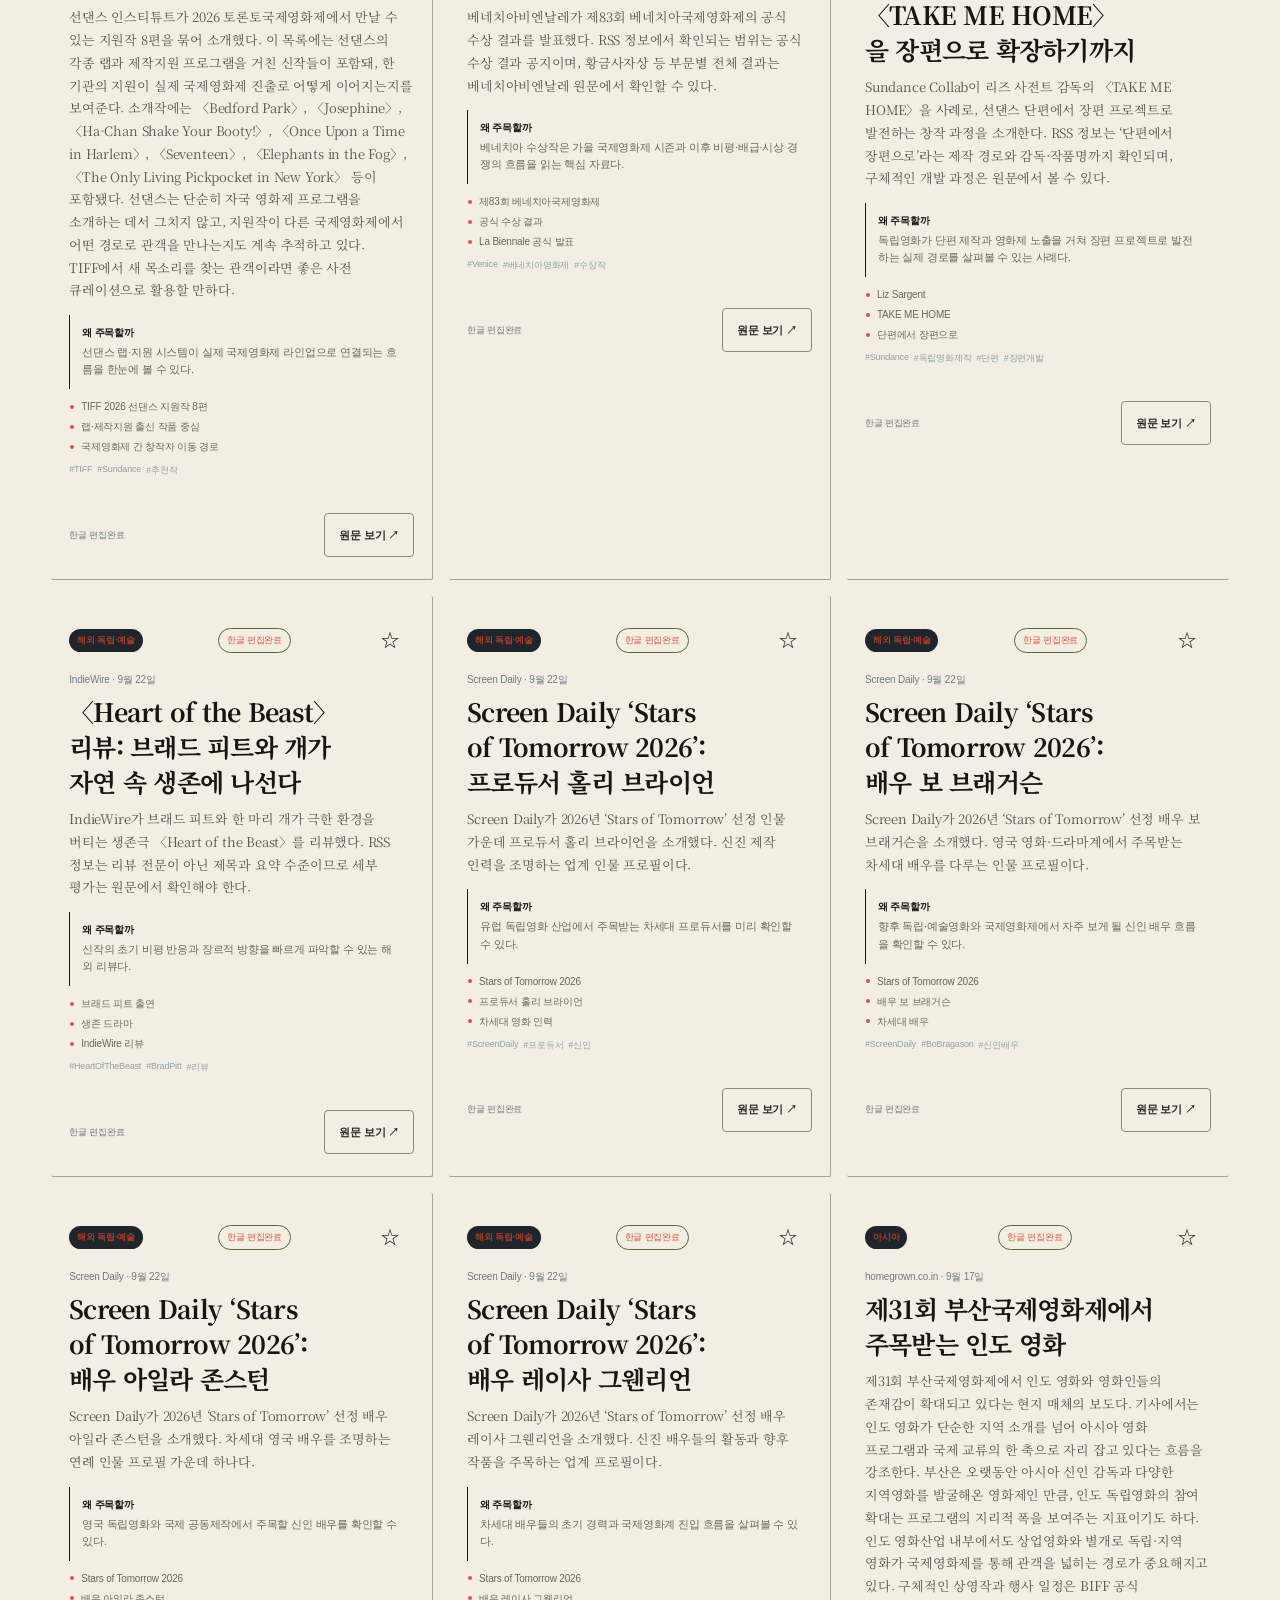
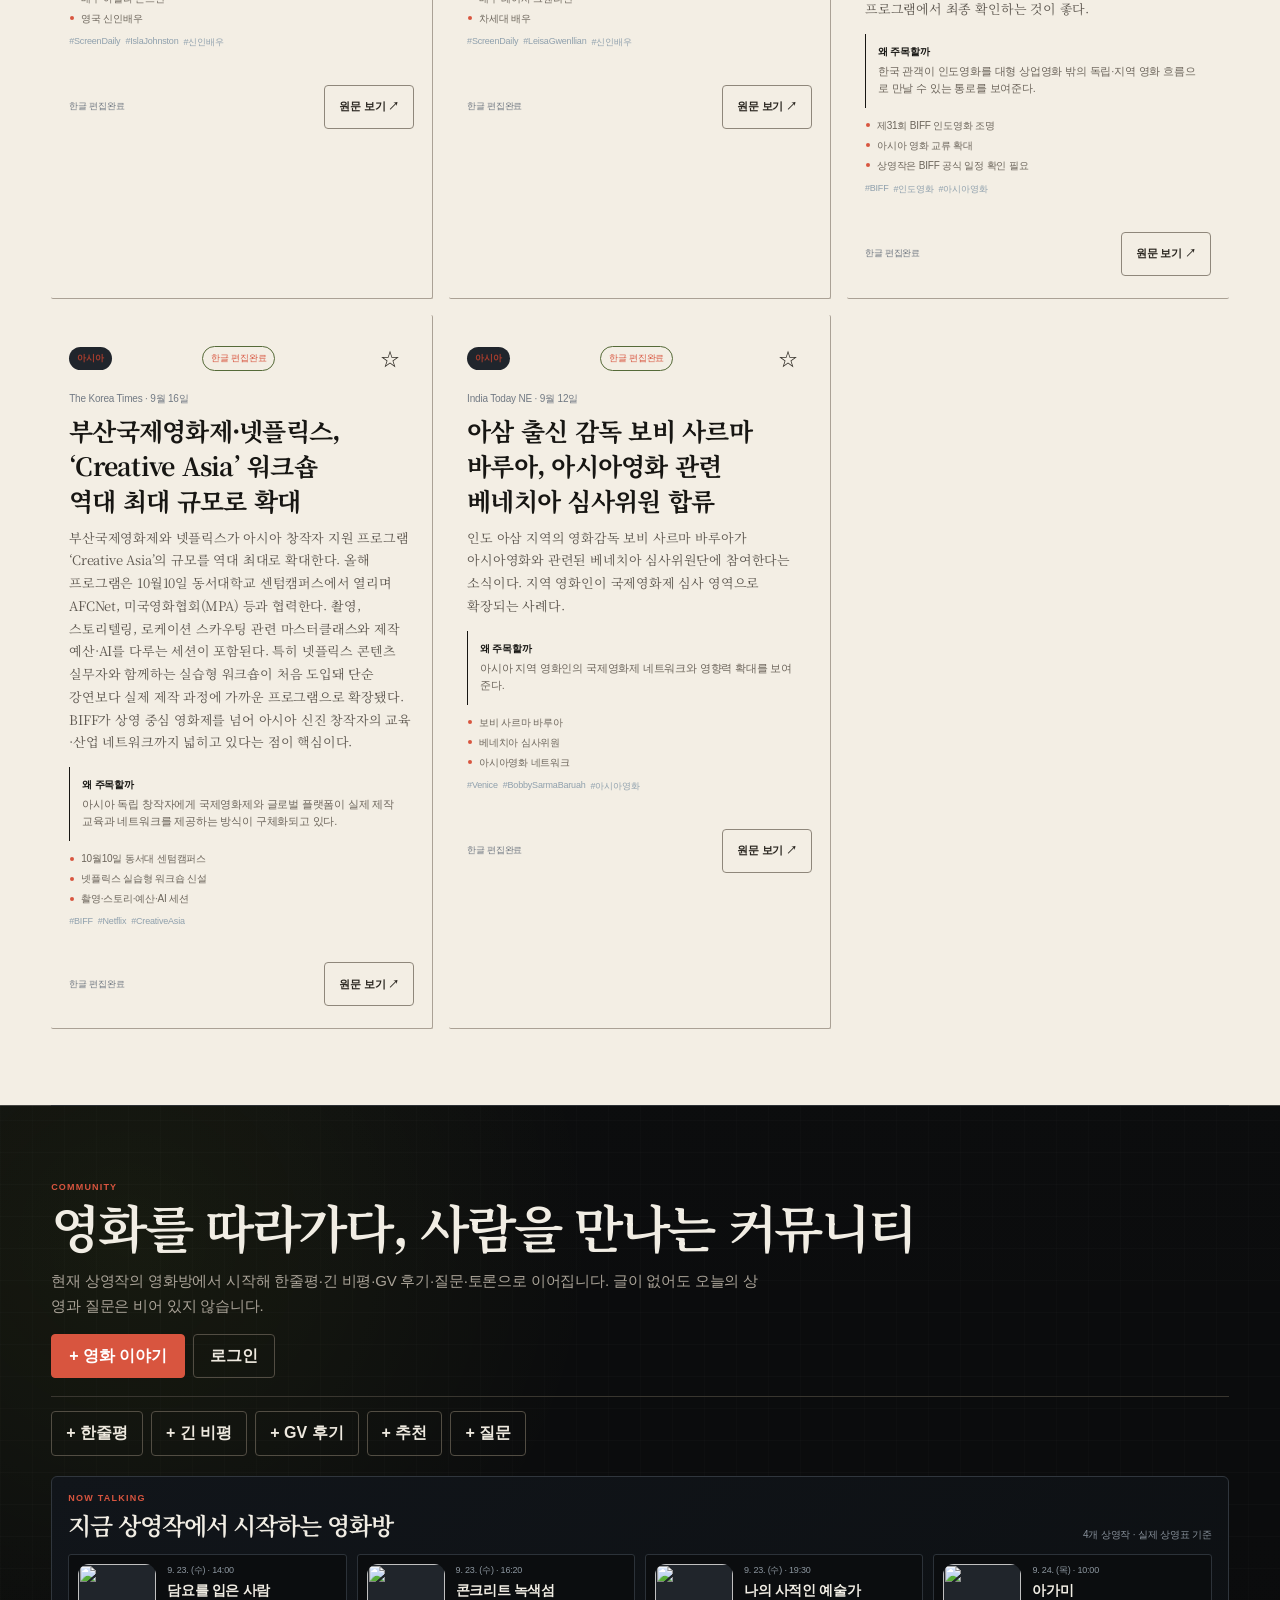
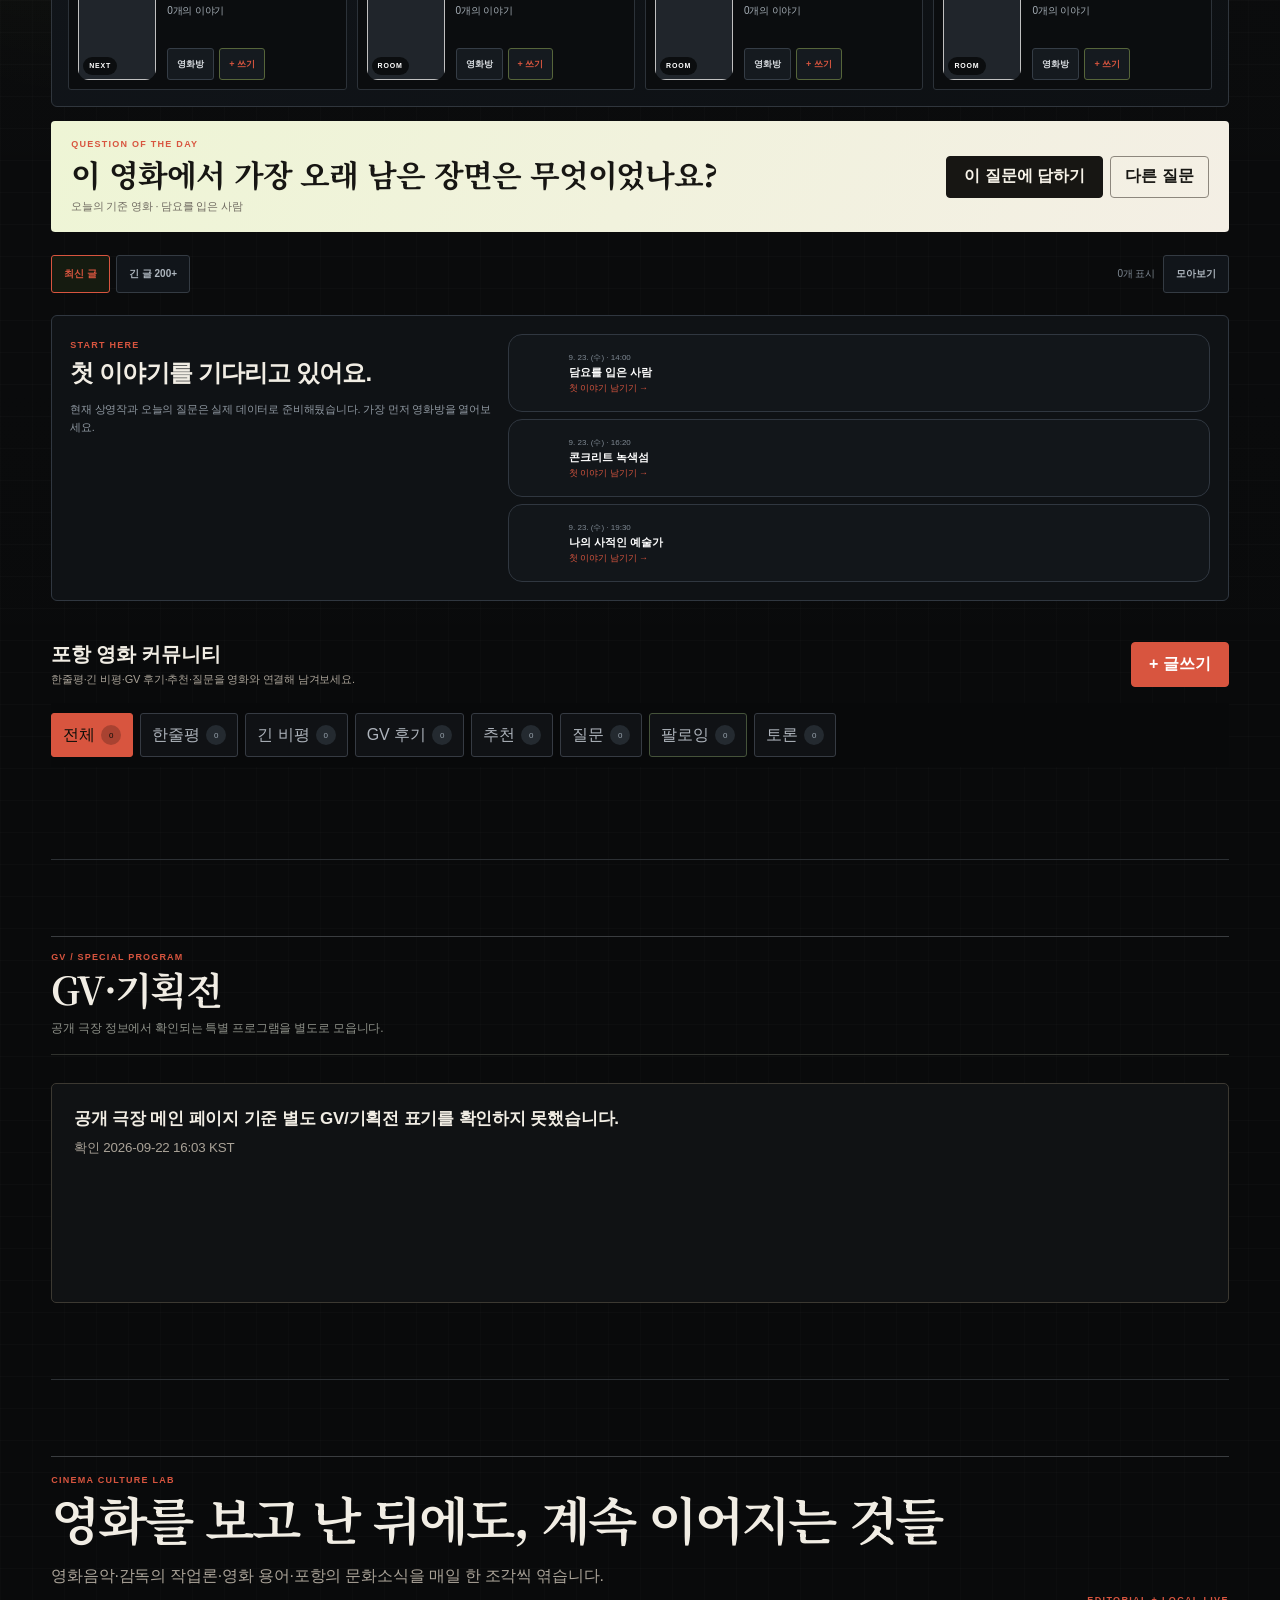
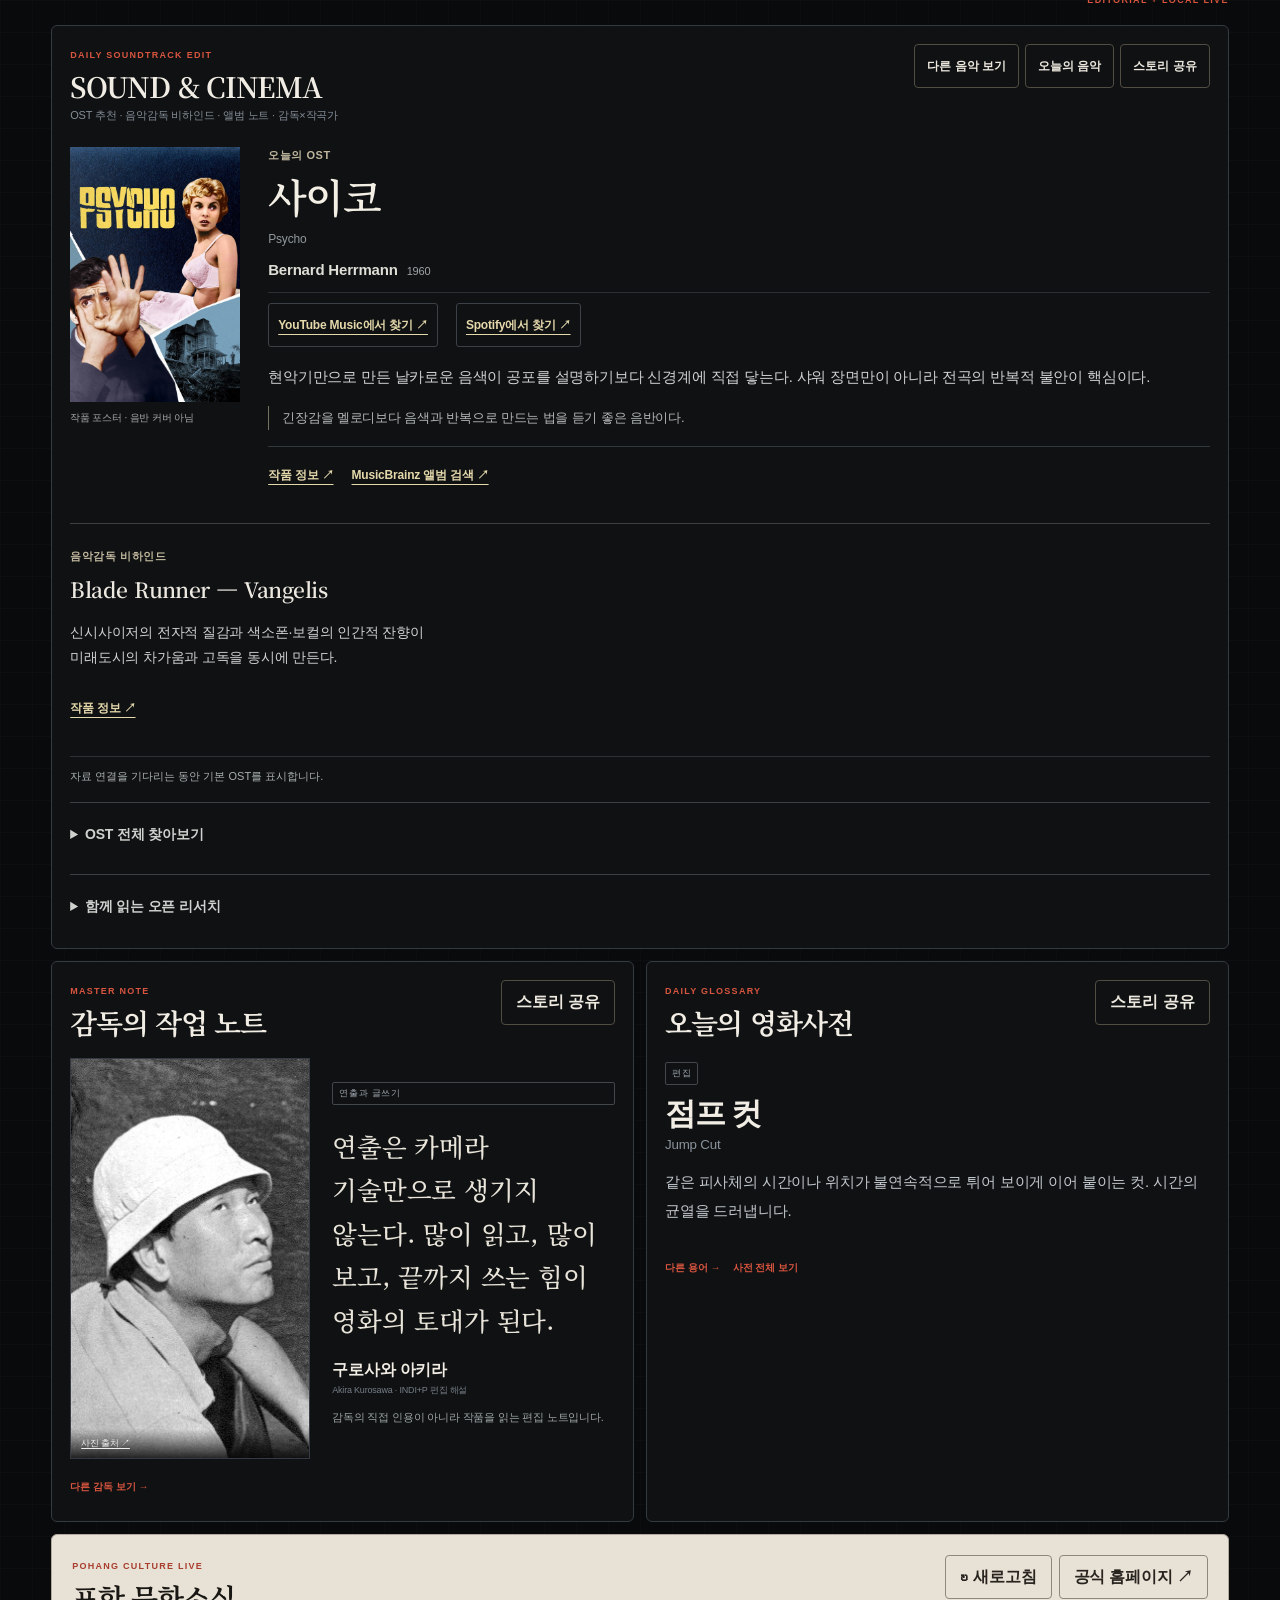
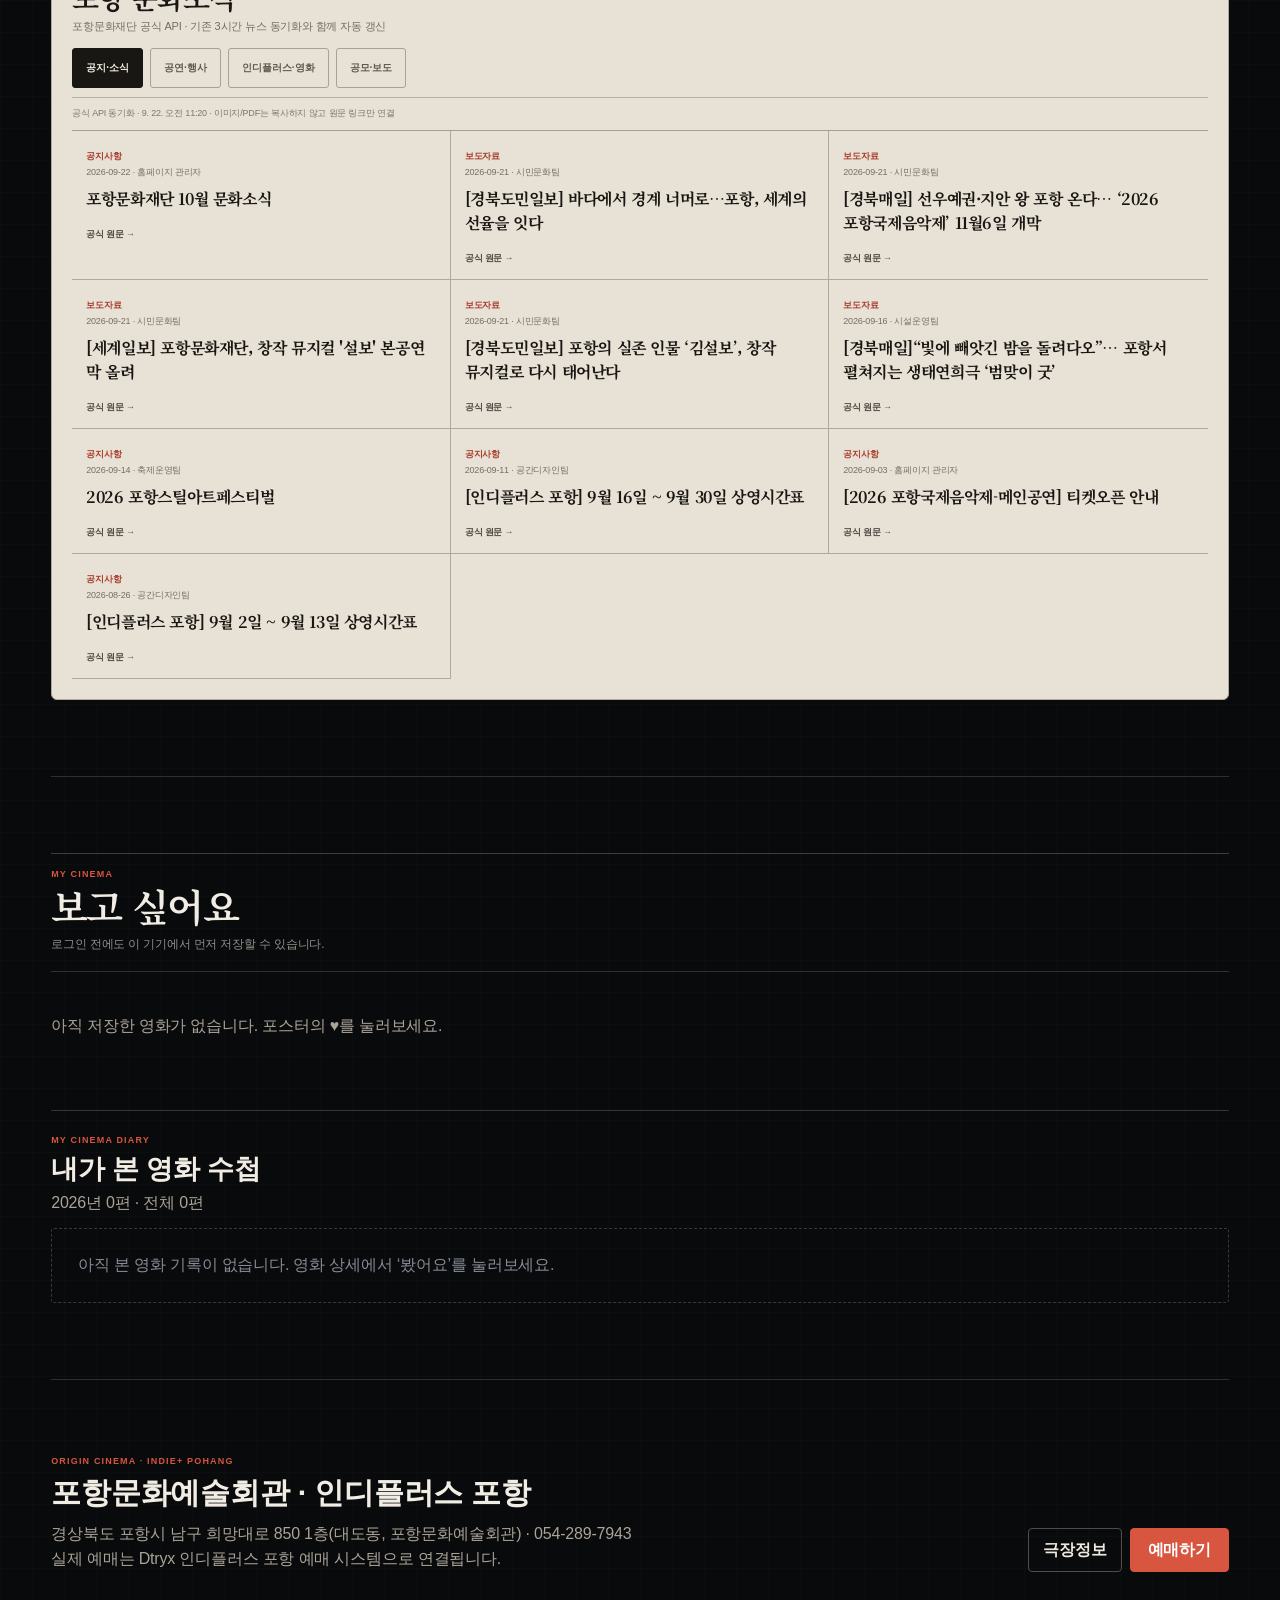
==== commit acd8eb92: "fix: restore director portraits and image sharing" ====
--- a/index.html
+++ b/index.html
@@ -25,7 +25,8 @@
 <link rel="stylesheet" href="./editorial-v38.css">
 <link rel="stylesheet" href="./share-studio-v40.css?rev=40">
 <link rel="stylesheet" href="./desktop-v41.css?rev=41">
-<meta name="app-release" content="desktop-41">
+<link rel="stylesheet" href="./desktop-v42.css?rev=42">
+<meta name="app-release" content="desktop-42">
 </head>
 <body>
 <header class="topbar">
@@ -125,5 +126,6 @@
 <script src="./features-v30.js?rev=39"></script>
 <script src="./mobile-edition.js?rev=41"></script>
 <script src="./features-v40.js?rev=40"></script>
+<script src="./features-v42.js?rev=42"></script>
 </body>
 </html>
--- a/desktop-v42.css
+++ b/desktop-v42.css
@@ -0,0 +1,145 @@
+/* INDI+P v42 — hero typography, director portrait, desktop social share */
+
+@media(min-width:961px){
+  .hero-card{
+    grid-template-columns:minmax(300px,.78fr) minmax(0,1.22fr)!important;
+    gap:clamp(28px,3vw,48px)!important;
+    overflow:hidden!important;
+  }
+  .hero-backdrop{
+    width:min(100%,380px)!important;
+    max-width:380px!important;
+  }
+  .hero-copy{
+    min-width:0!important;
+    padding-right:clamp(22px,3vw,42px)!important;
+    overflow:visible!important;
+  }
+  .hero-copy h1,#heroTitle{
+    max-width:9.2ch!important;
+    font-family:Pretendard,"Noto Sans KR","Malgun Gothic",sans-serif!important;
+    font-weight:850!important;
+    font-size:clamp(54px,4.8vw,70px)!important;
+    line-height:1.01!important;
+    letter-spacing:-.045em!important;
+    word-break:keep-all!important;
+    overflow-wrap:normal!important;
+    text-rendering:geometricPrecision;
+    overflow:visible!important;
+  }
+  .hero-copy p,#heroDesc{
+    max-width:40ch!important;
+    font-family:Pretendard,"Noto Sans KR","Malgun Gothic",sans-serif!important;
+    word-break:keep-all!important;
+    overflow-wrap:break-word!important;
+  }
+  .stat{min-width:0!important;overflow:hidden!important}
+  .stat .big{
+    max-width:100%!important;
+    font-family:Pretendard,"Segoe UI",sans-serif!important;
+    font-size:clamp(42px,3.7vw,54px)!important;
+    line-height:1!important;
+    letter-spacing:-.045em!important;
+    white-space:nowrap!important;
+    overflow:hidden!important;
+  }
+  .stat h3,.stat p{word-break:keep-all!important;overflow-wrap:break-word!important}
+}
+
+/* Director note portrait */
+#v30Master .v42-master-layout{
+  display:grid;
+  grid-template-columns:minmax(180px,240px) minmax(0,1fr);
+  gap:22px;
+  align-items:stretch;
+  margin-top:14px;
+}
+#v30Master .v42-director-portrait{
+  position:relative;
+  margin:0;
+  min-height:300px;
+  overflow:hidden;
+  background:#0c0e0f;
+  border:1px solid #343a41;
+}
+#v30Master .v42-director-portrait img{
+  display:block;
+  width:100%;
+  height:100%;
+  min-height:300px;
+  object-fit:cover;
+  object-position:center 24%;
+  filter:saturate(.82) contrast(1.04);
+}
+#v30Master .v42-director-portrait.signature img{
+  object-fit:contain;
+  padding:38px;
+  background:#e9e2d6;
+  filter:none;
+}
+#v30Master .v42-director-portrait figcaption{
+  position:absolute;
+  left:0;right:0;bottom:0;
+  padding:8px 10px;
+  background:linear-gradient(180deg,transparent,rgba(0,0,0,.82));
+  color:#eee;
+  font:9px/1.45 Pretendard,sans-serif;
+}
+#v30Master .v42-director-portrait figcaption a{text-decoration:underline;text-underline-offset:2px}
+#v30Master .v42-master-copy{
+  min-width:0;
+  display:flex;
+  flex-direction:column;
+  justify-content:center;
+}
+#v30Master .m33-portrait{display:none!important}
+
+/* Desktop social share */
+#sharePanelV05 .v42-social-share{
+  display:none;
+}
+@media(min-width:961px){
+  #sharePanelV05 .v20-share-preview-pane{
+    grid-template-rows:auto minmax(0,1fr) auto auto auto auto!important;
+  }
+  #sharePanelV05 .v42-social-share{
+    grid-row:4;
+    display:grid;
+    grid-template-columns:repeat(4,minmax(0,1fr));
+    gap:6px;
+    padding-top:8px;
+  }
+  #sharePanelV05 .v42-social-share button{
+    min-height:40px;
+    padding:8px 6px;
+    border:1px solid #3a4148;
+    border-radius:8px;
+    background:#0e1114;
+    color:#d7dbe0;
+    font:650 10px/1.2 Pretendard,sans-serif;
+  }
+  #sharePanelV05 .v42-social-share button:hover{
+    border-color:#79828b;
+    background:#151a1e;
+    color:#fff;
+  }
+  #sharePanelV05 .v42-social-share .v42-copy{
+    grid-column:span 2;
+  }
+  #sharePanelV05 .v42-share-status{
+    grid-row:5;
+    min-height:28px;
+    margin:6px 0 0;
+    padding:7px 9px;
+    border-left:2px solid #d8ff43;
+    background:#101316;
+    color:#9da6ad;
+    font:10px/1.45 Pretendard,sans-serif;
+  }
+  #sharePanelV05 .v20-share-preview-pane>small{grid-row:6!important}
+}
+@media(max-width:960px){
+  #v30Master .v42-master-layout{grid-template-columns:1fr;gap:12px}
+  #v30Master .v42-director-portrait{min-height:230px}
+  #v30Master .v42-director-portrait img{min-height:230px;max-height:320px}
+}
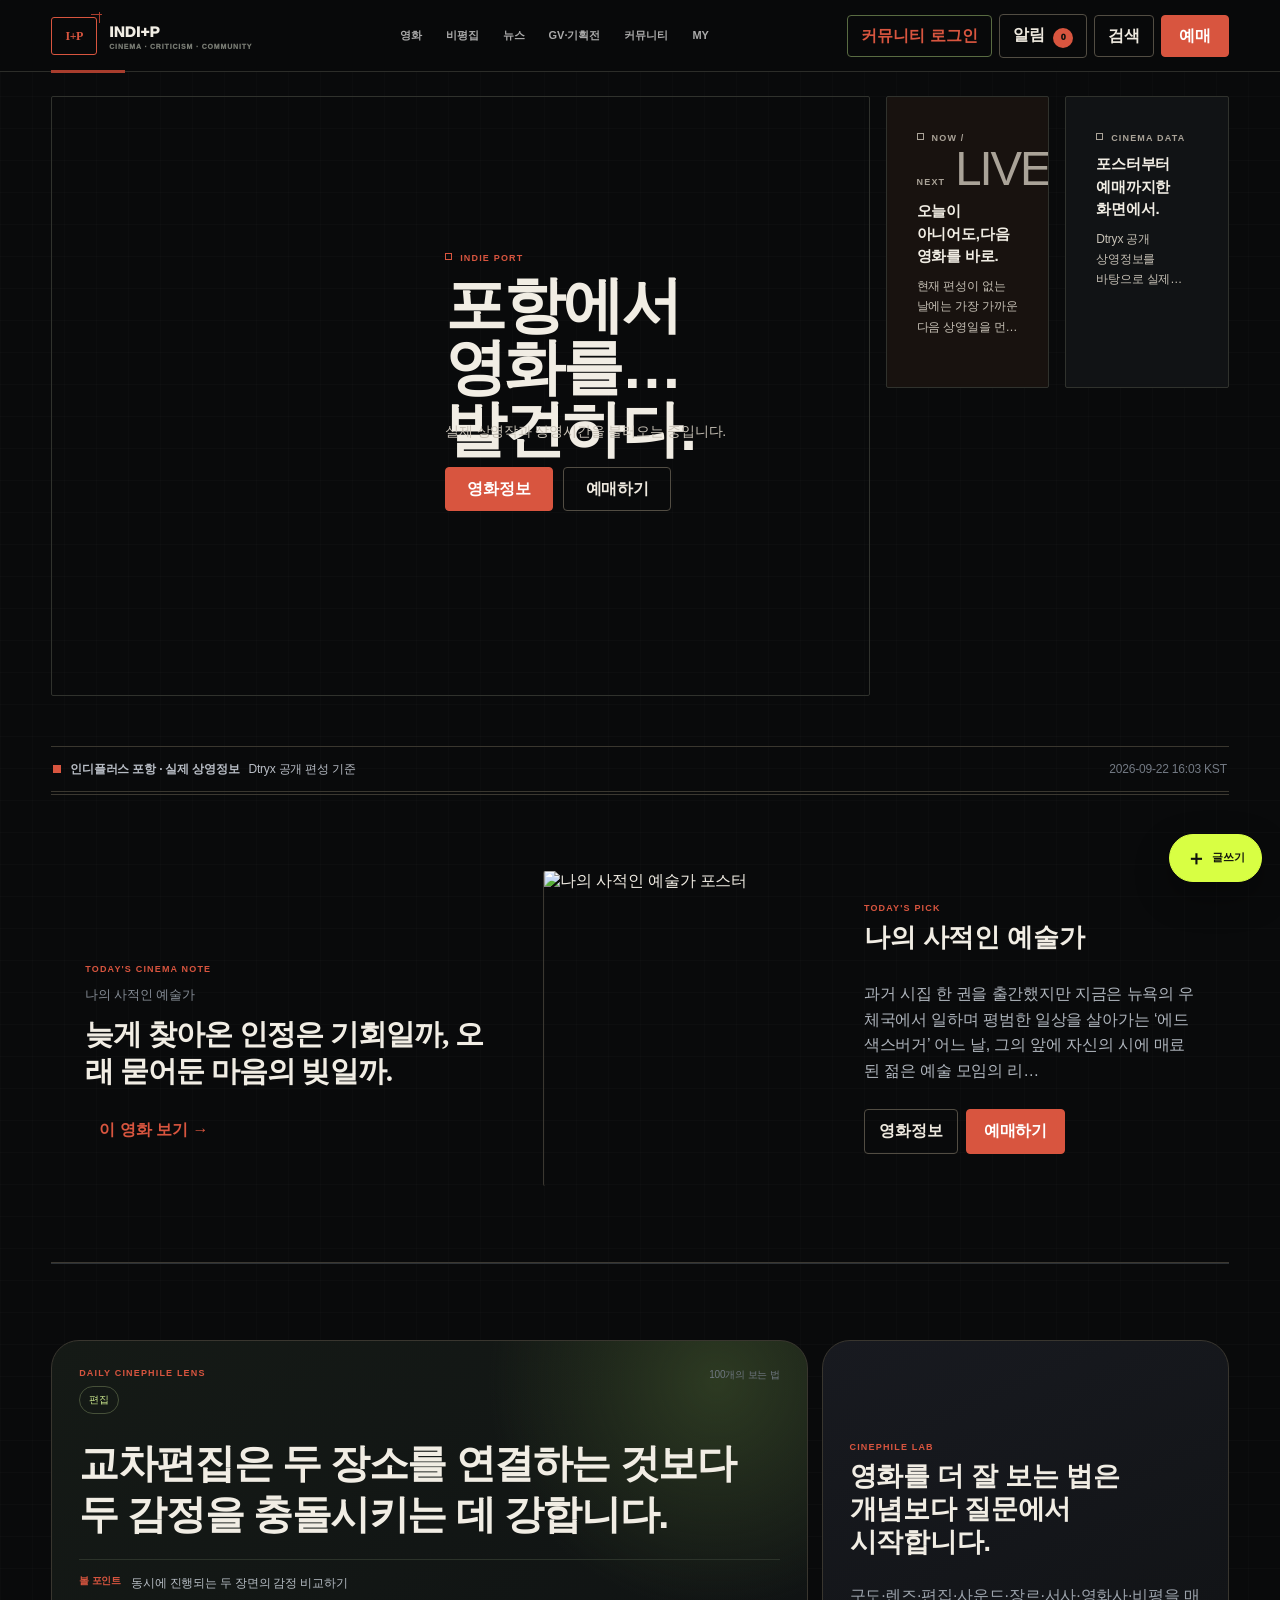
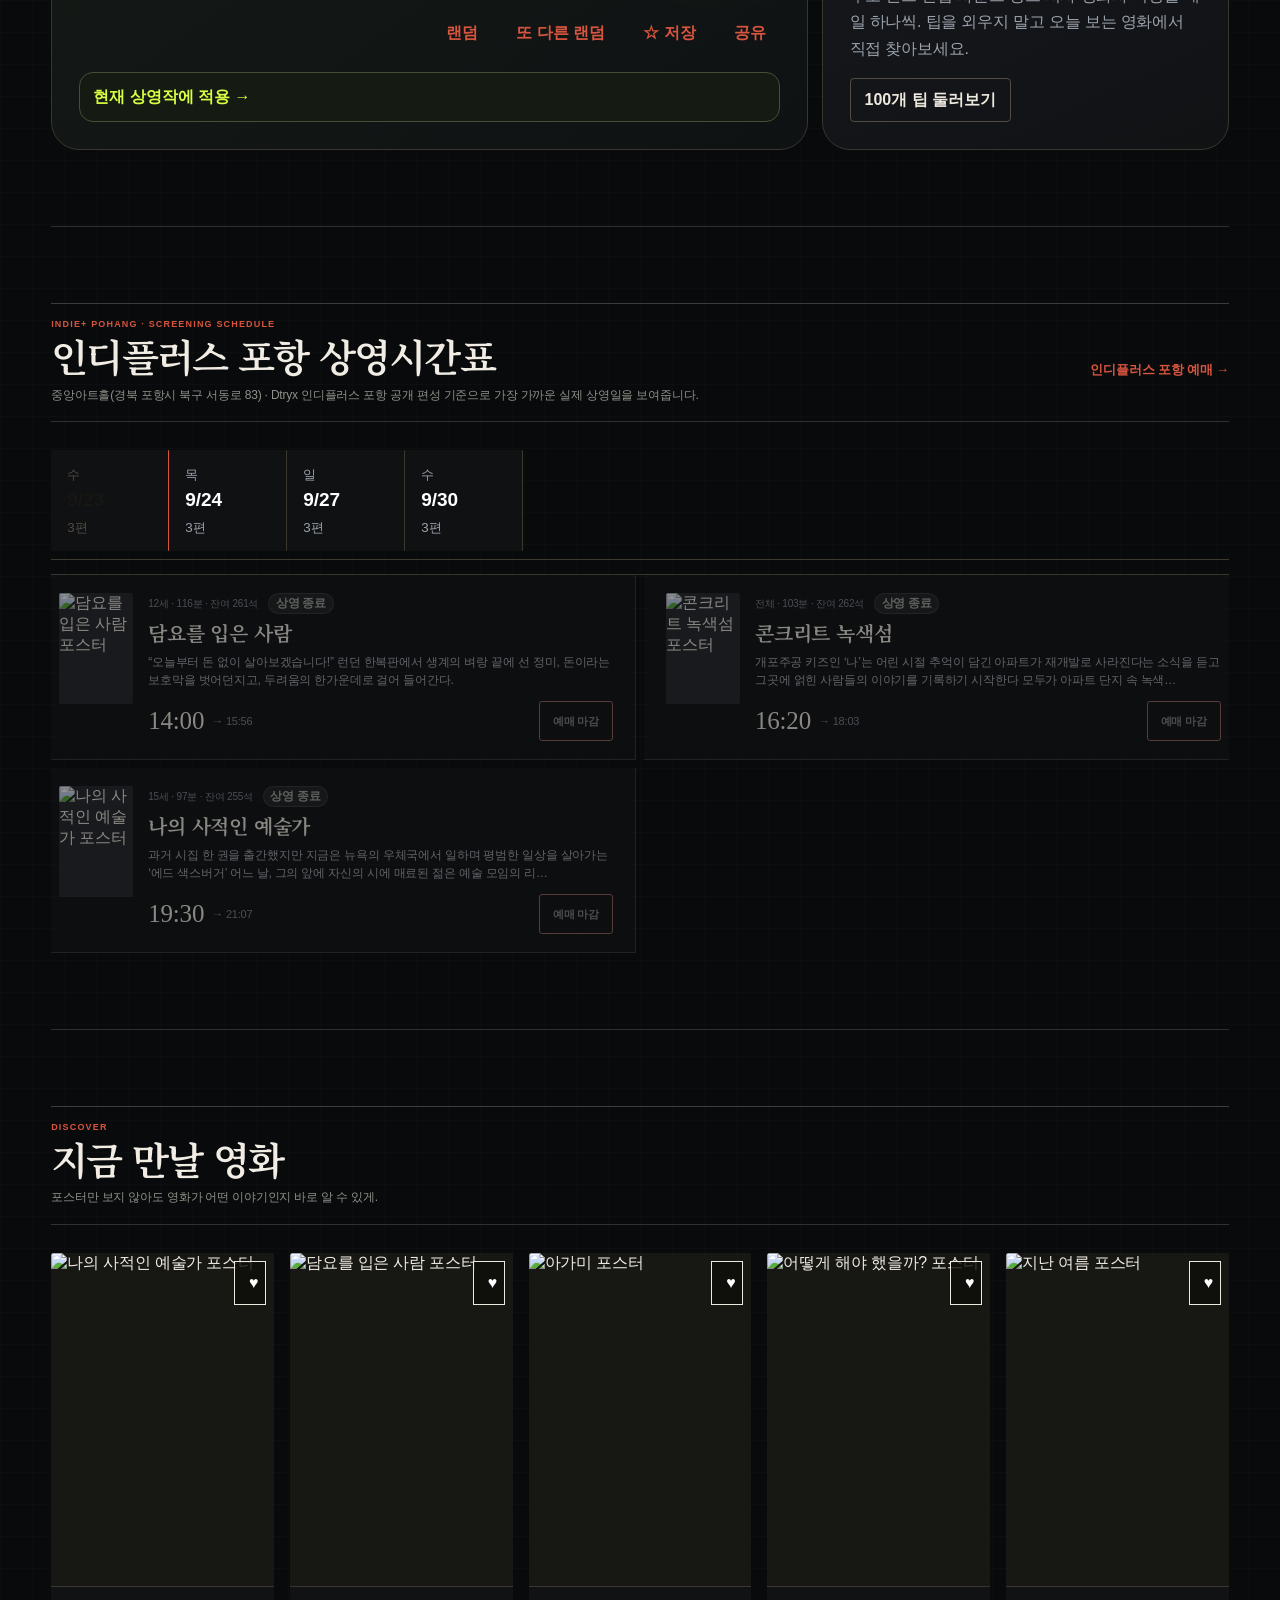
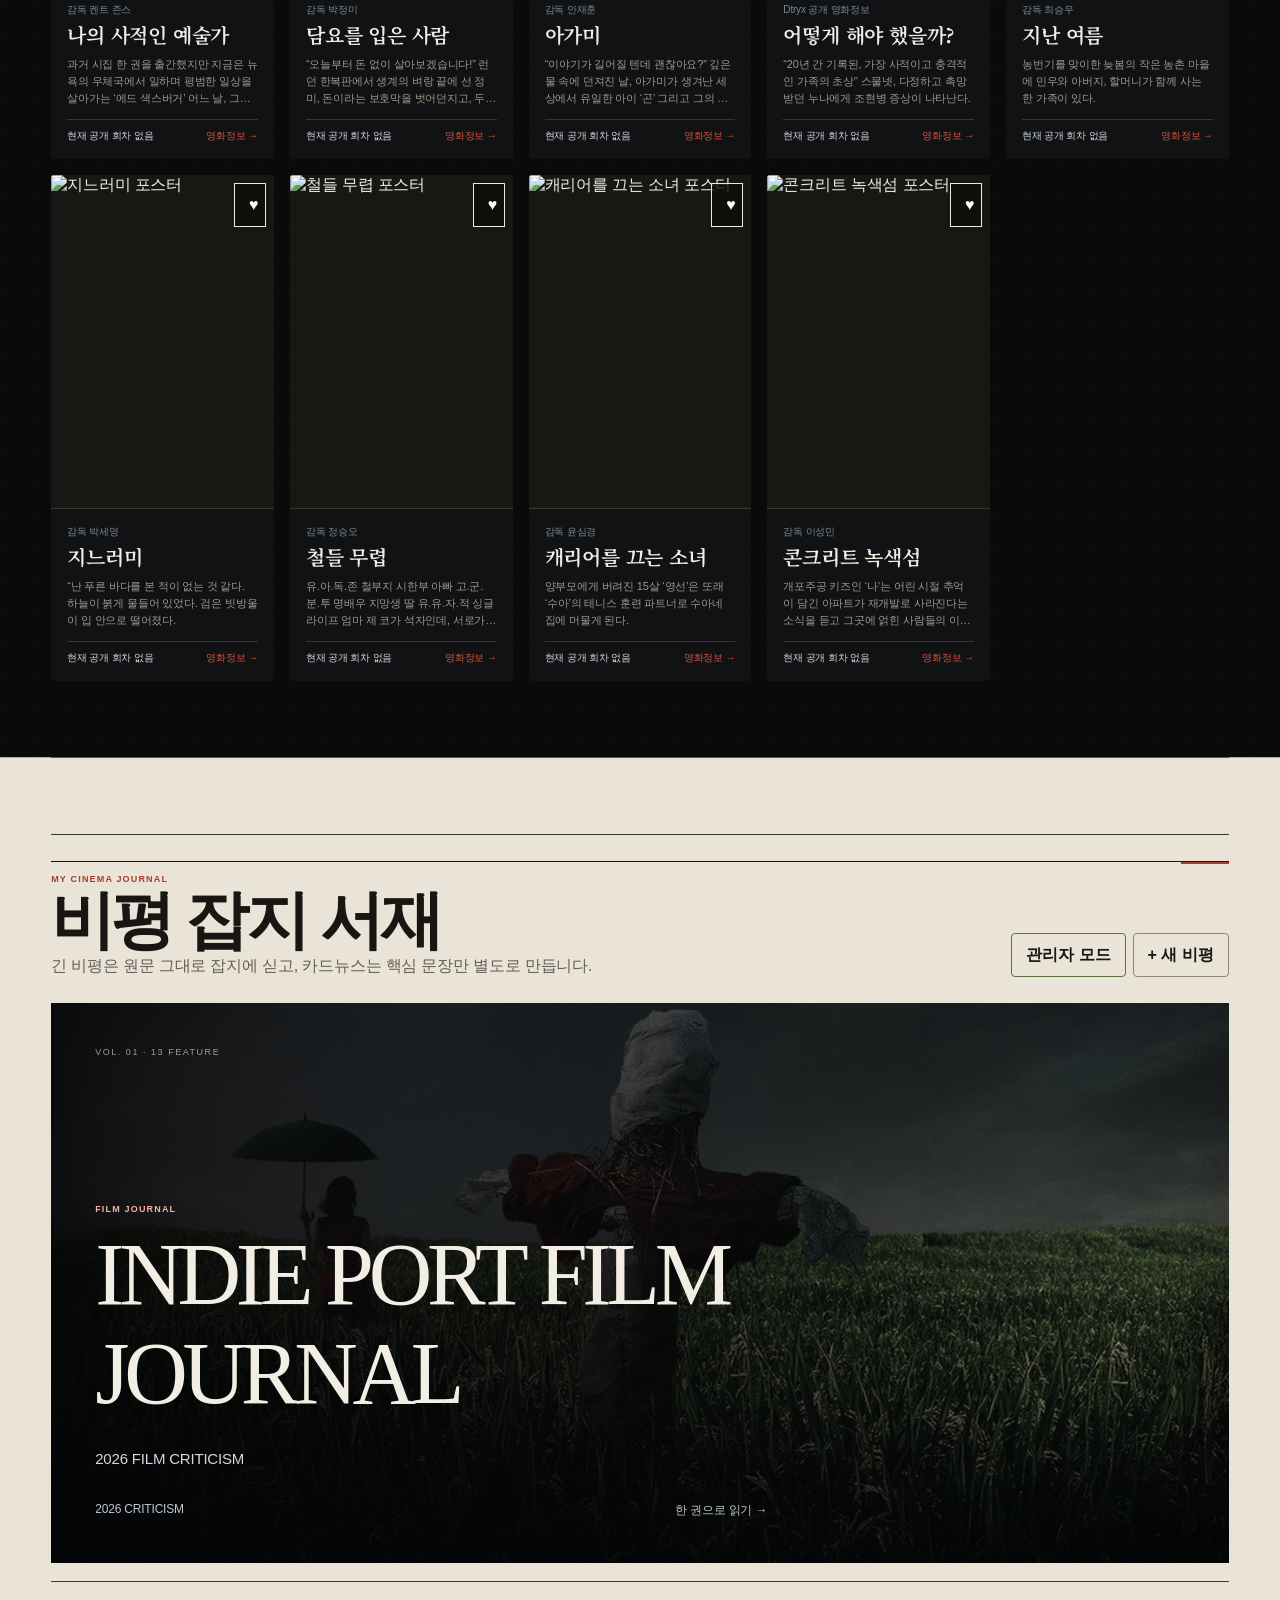
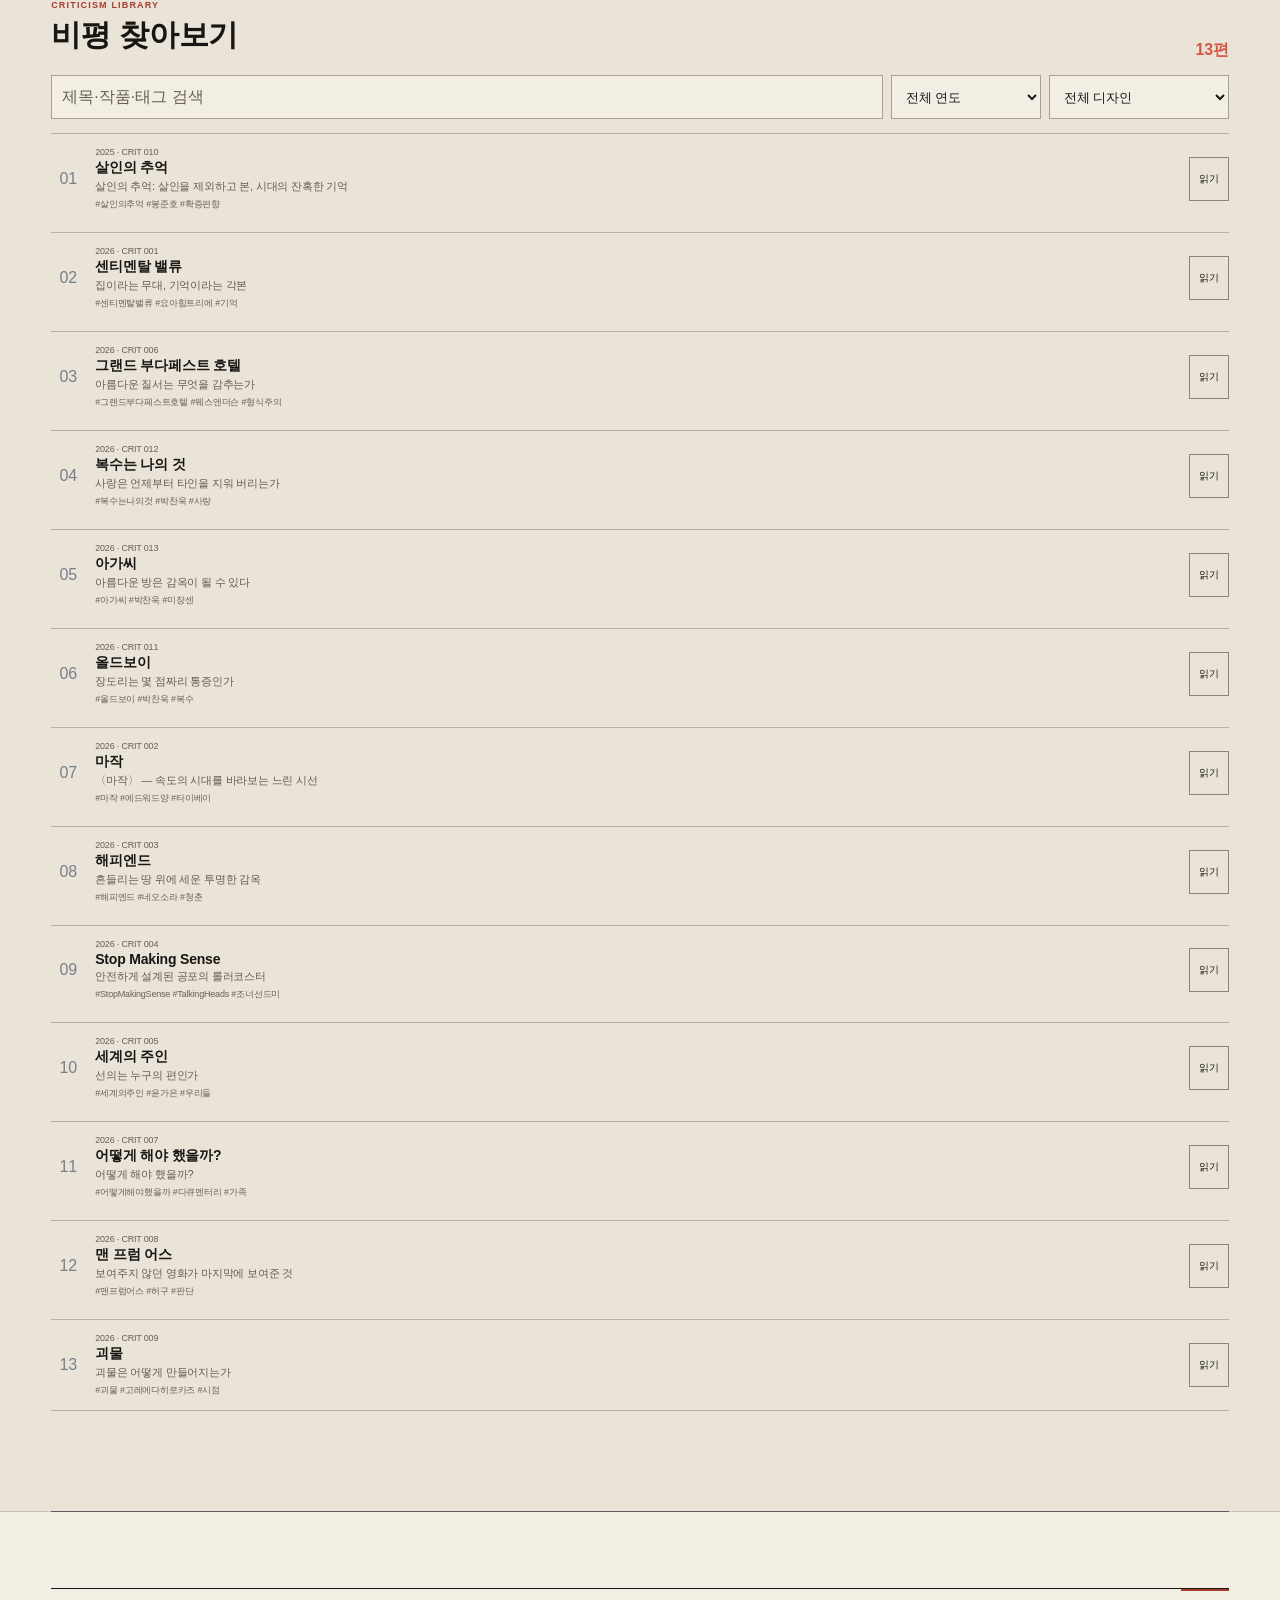
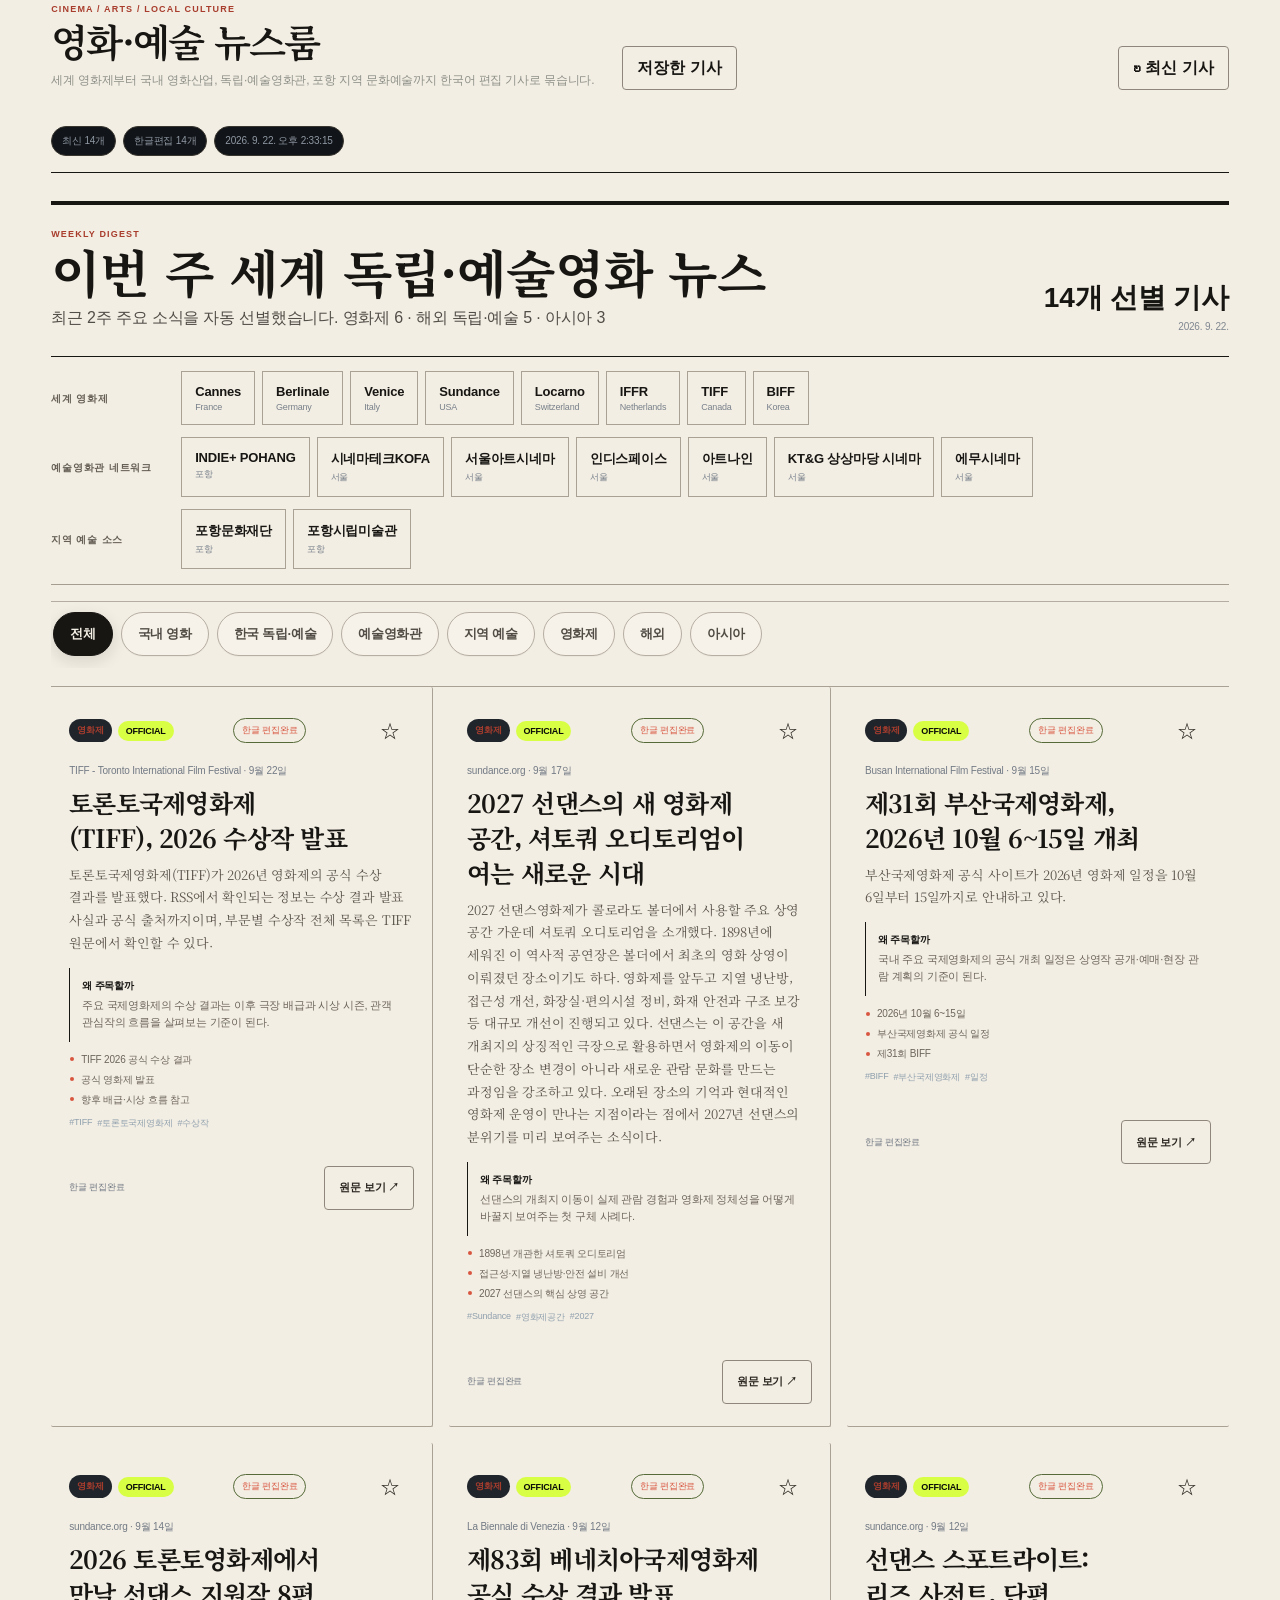
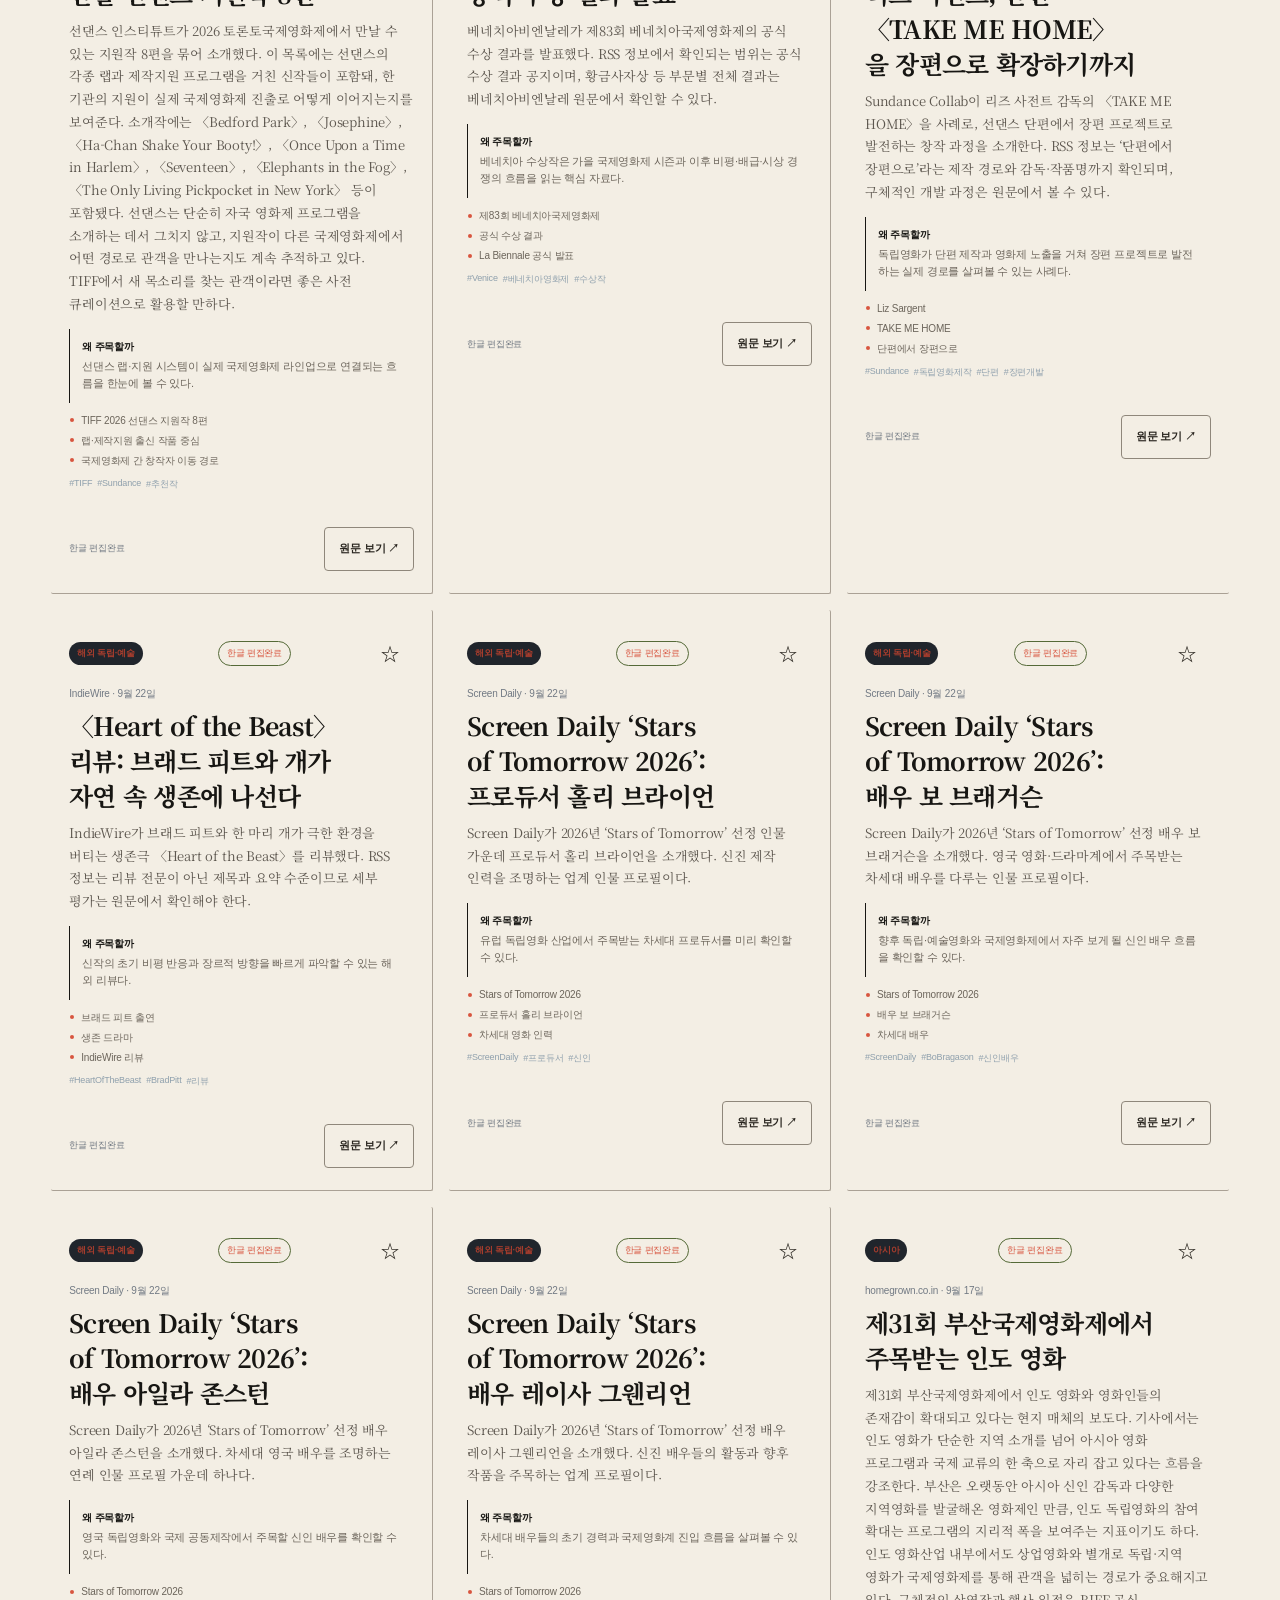
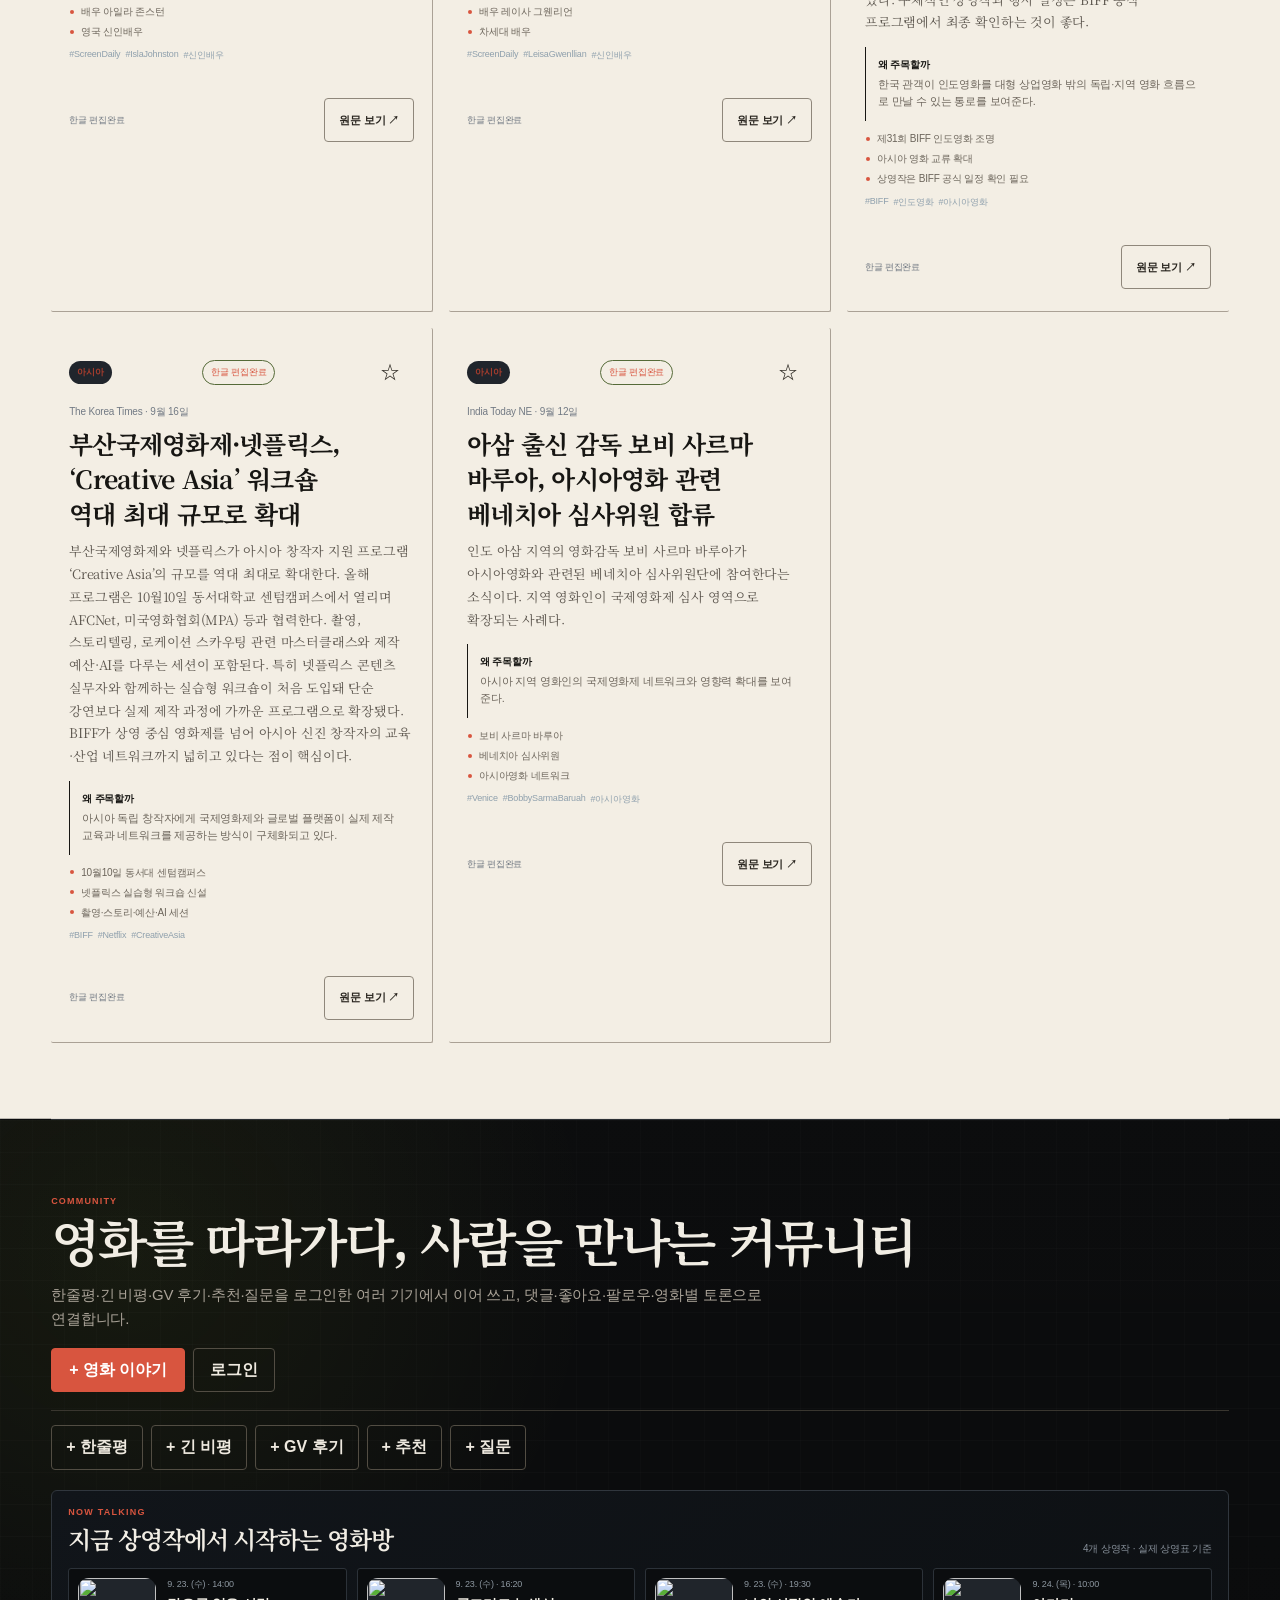
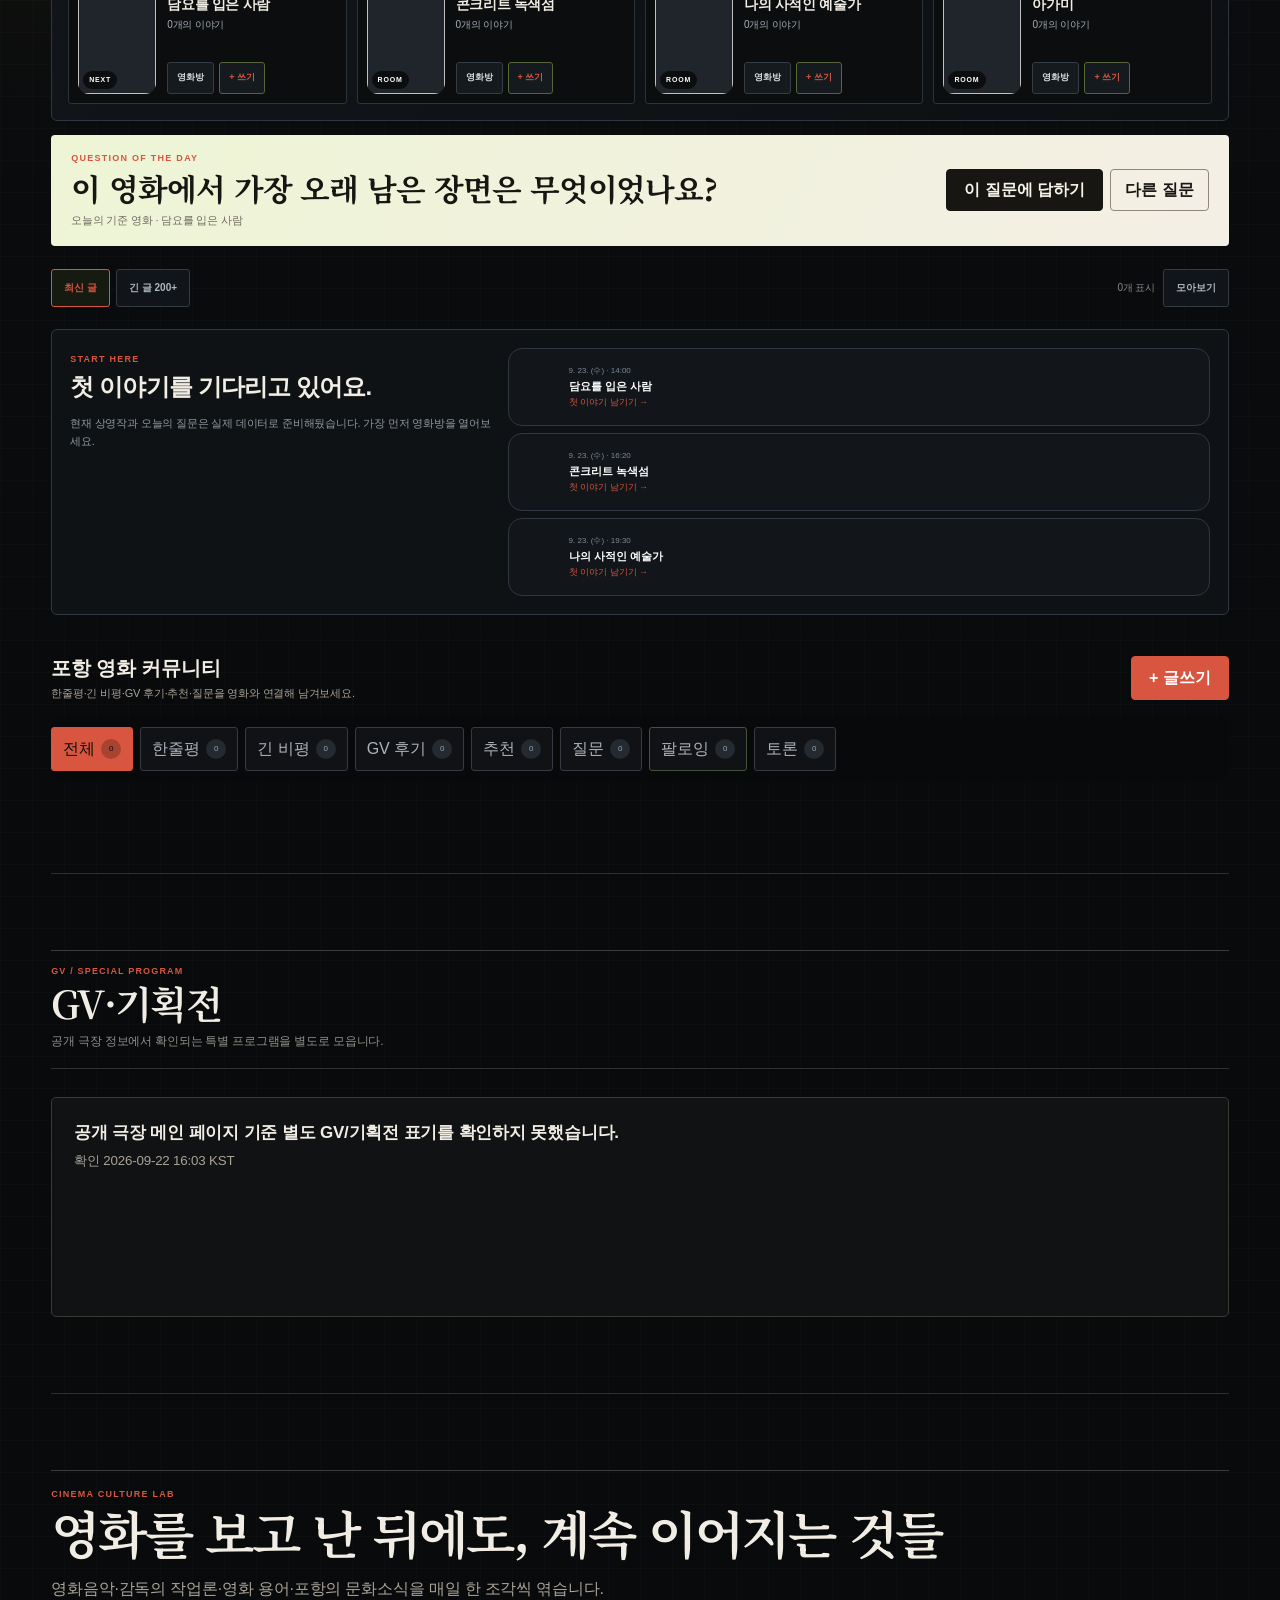
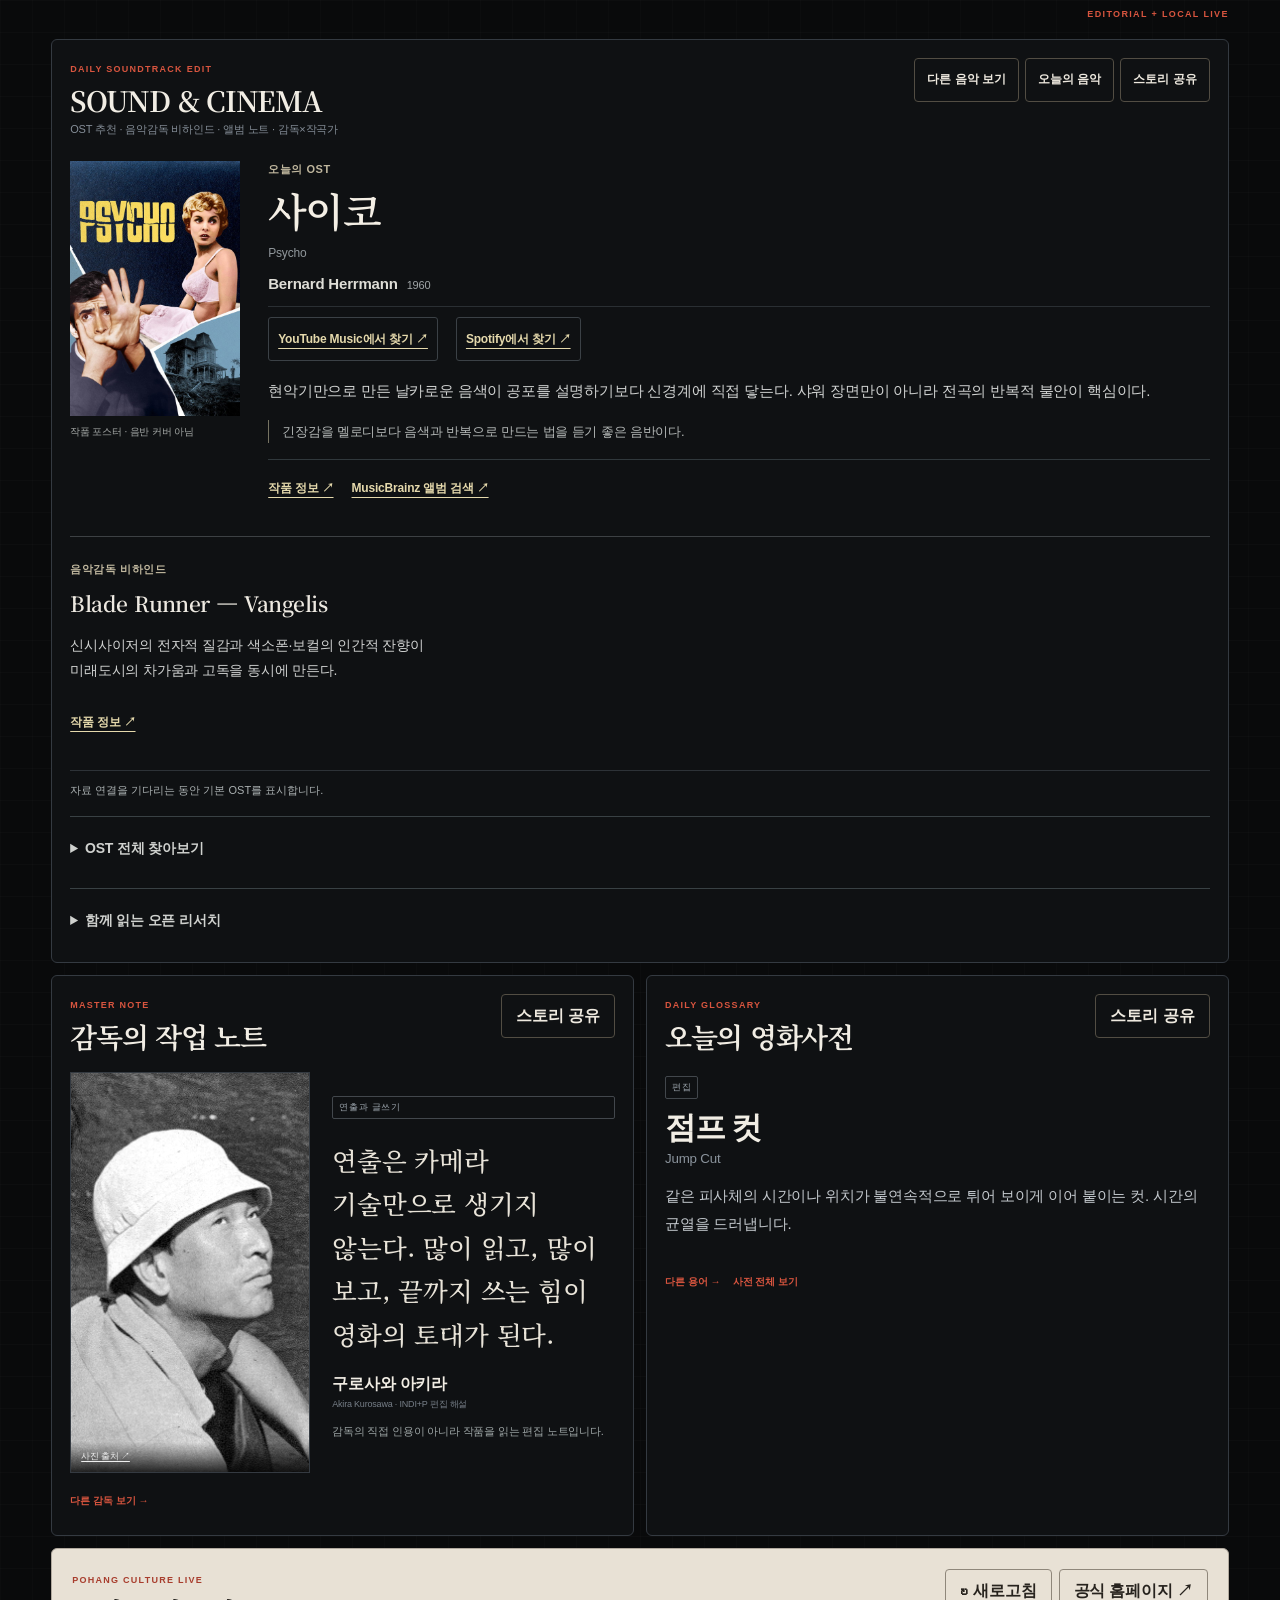
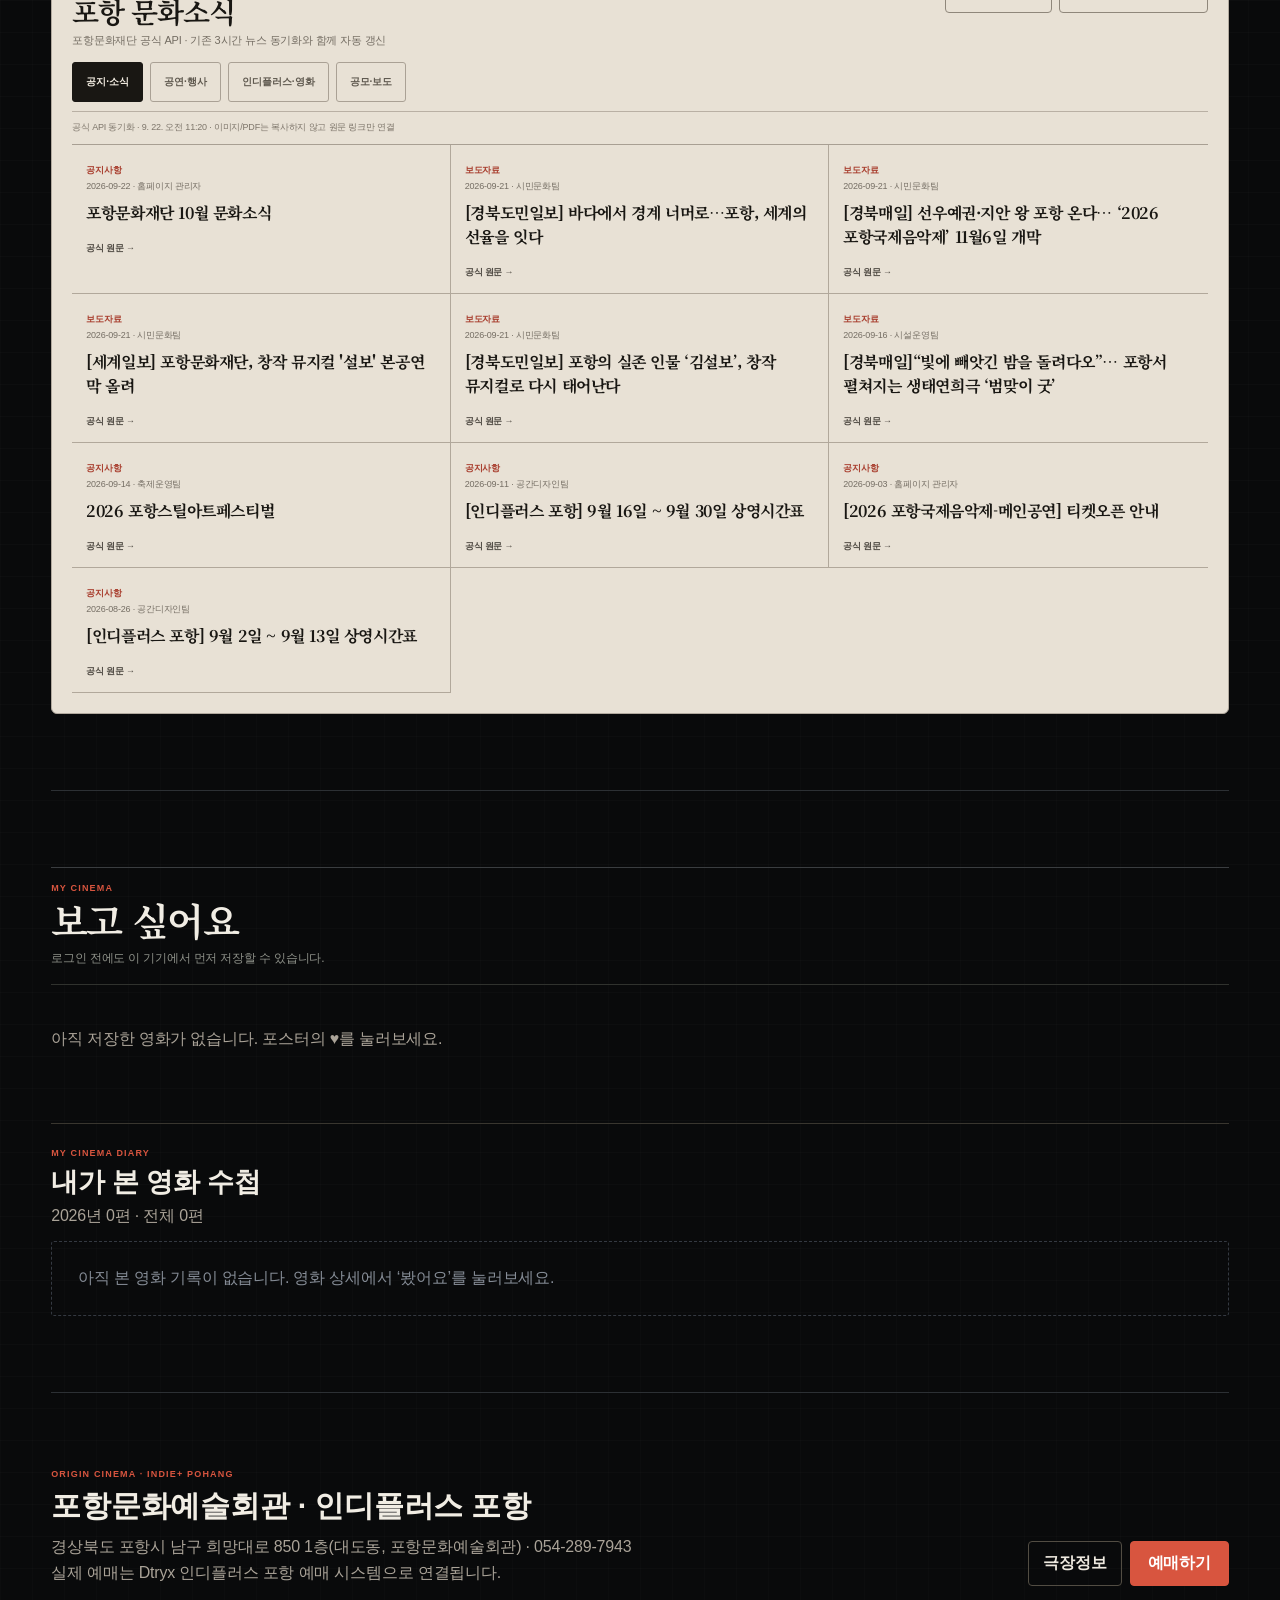
==== commit 1e82cd28: "fix: make sharing direct across devices" ====
--- a/index.html
+++ b/index.html
@@ -26,7 +26,8 @@
 <link rel="stylesheet" href="./share-studio-v40.css?rev=40">
 <link rel="stylesheet" href="./desktop-v41.css?rev=41">
 <link rel="stylesheet" href="./desktop-v42.css?rev=42">
-<meta name="app-release" content="desktop-42">
+<link rel="stylesheet" href="./share-v43.css?rev=43">
+<meta name="app-release" content="share-43">
 </head>
 <body>
 <header class="topbar">
@@ -112,20 +113,20 @@
 <script src="./firebase-loader.js"></script>
 <script src="./firebase-bridge.js"></script>
 <script src="./app.js"></script>
-<script src="./features-v04.js"></script>
-<script src="./features-v05.js"></script>
+<script src="./features-v04.js?rev=43"></script>
+<script src="./features-v05.js?rev=43"></script>
 <script src="./features-v06.js"></script>
 <script src="./features-v07.js"></script>
-<script src="./features-v08.js?rev=39"></script>
+<script src="./features-v08.js?rev=43"></script>
 <script src="./features-v17.js"></script>
 <script src="./features-v20.js"></script>
 <script src="./features-v21.js"></script>
 <script src="./features-v22.js"></script>
 <script src="./features-v24.js"></script>
 <script src="./features-v28.js"></script>
-<script src="./features-v30.js?rev=39"></script>
+<script src="./features-v30.js?rev=43"></script>
 <script src="./mobile-edition.js?rev=41"></script>
 <script src="./features-v40.js?rev=40"></script>
-<script src="./features-v42.js?rev=42"></script>
+<script src="./features-v42.js?rev=43"></script>
 </body>
 </html>
--- a/desktop-v42.css
+++ b/desktop-v42.css
@@ -143,3 +143,14 @@
   #v30Master .v42-director-portrait{min-height:230px}
   #v30Master .v42-director-portrait img{min-height:230px;max-height:320px}
 }
+
+
+/* v42 realtime-session-and-synopsis */
+.session.past{opacity:.55}
+.session.past .book.disabled{pointer-events:none;cursor:not-allowed;filter:saturate(.35)}
+.session-state{display:inline-flex;align-items:center;margin-left:.45rem;padding:.12rem .42rem;border-radius:999px;font-size:.72rem;font-weight:800;letter-spacing:-.02em}
+.session-state.soon{background:rgba(216,255,67,.16);color:#d8ff43;border:1px solid rgba(216,255,67,.34)}
+.session-state.past{background:rgba(255,255,255,.07);color:#a6aaa3;border:1px solid rgba(255,255,255,.10)}
+.synopsis.synopsis-collapsed{display:-webkit-box;-webkit-box-orient:vertical;-webkit-line-clamp:5;overflow:hidden}
+.synopsis-toggle{margin:.45rem 0 1rem;padding:0;border:0;background:transparent;color:#d8ff43;font:700 .88rem/1.4 Pretendard,sans-serif;cursor:pointer}
+.synopsis-toggle:hover{text-decoration:underline}
--- a/share-v43.css
+++ b/share-v43.css
@@ -0,0 +1,62 @@
+/* INDI+P v43 — direct share reliability and mobile fallback */
+#sharePanelV05 #nativeShareV05[data-share-ready="false"],
+#sharePanelV05 #nativeShareV05:disabled{
+  opacity:.58;
+  cursor:progress;
+}
+#sharePanelV05 #nativeShareV05[data-share-ready="true"]{
+  opacity:1;
+  cursor:pointer;
+}
+#sharePanelV05 .v42-share-status{
+  min-height:30px;
+  margin:7px 0 0;
+  padding:8px 10px;
+  border-left:2px solid #d8ff43;
+  background:#101316;
+  color:#9da6ad;
+  font:10px/1.5 Pretendard,sans-serif;
+}
+#sharePanelV05 .v42-social-share button{
+  touch-action:manipulation;
+}
+@media(max-width:960px){
+  #sharePanelV05 .v42-social-share{
+    display:none;
+    grid-template-columns:repeat(2,minmax(0,1fr));
+    gap:7px;
+    margin:10px 0 4px;
+  }
+  #sharePanelV05.v43-share-fallback-open .v42-social-share{
+    display:grid;
+  }
+  #sharePanelV05 .v42-social-share button{
+    min-height:46px;
+    border:1px solid #39414a;
+    border-radius:10px;
+    background:#11151a;
+    color:#e2e5e7;
+    font:650 11px/1.2 Pretendard,sans-serif;
+  }
+  #sharePanelV05 .v42-social-share .v42-copy{
+    grid-column:span 1;
+  }
+  #sharePanelV05 .v42-share-status{
+    margin:8px 0 12px;
+  }
+  #sharePanelV05 .share-actions{
+    gap:8px!important;
+  }
+  #sharePanelV05 .share-actions #nativeShareV05{
+    order:-2;
+    font-weight:800;
+  }
+  #sharePanelV05 .share-actions #saveShareV05{
+    order:2;
+  }
+}
+@media(min-width:961px){
+  #sharePanelV05 .v42-social-share{
+    grid-template-columns:repeat(4,minmax(0,1fr))!important;
+  }
+}
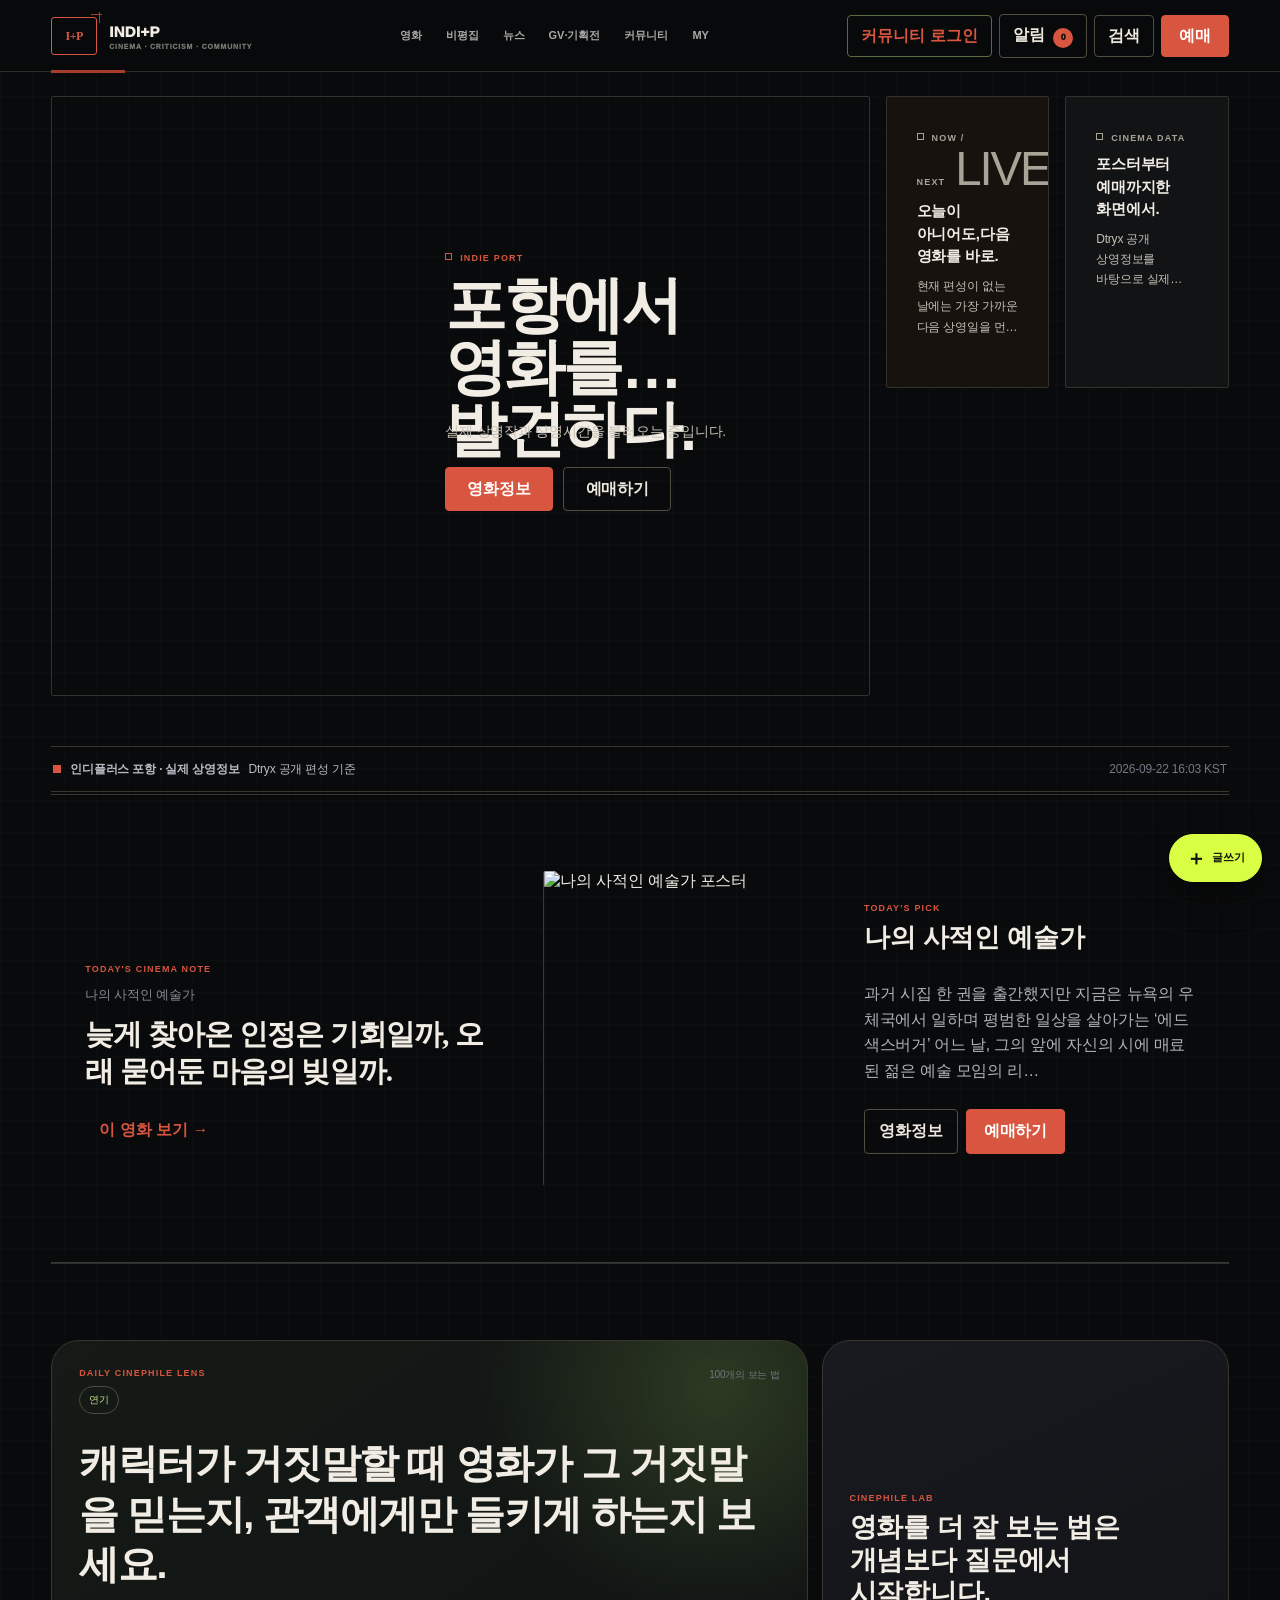
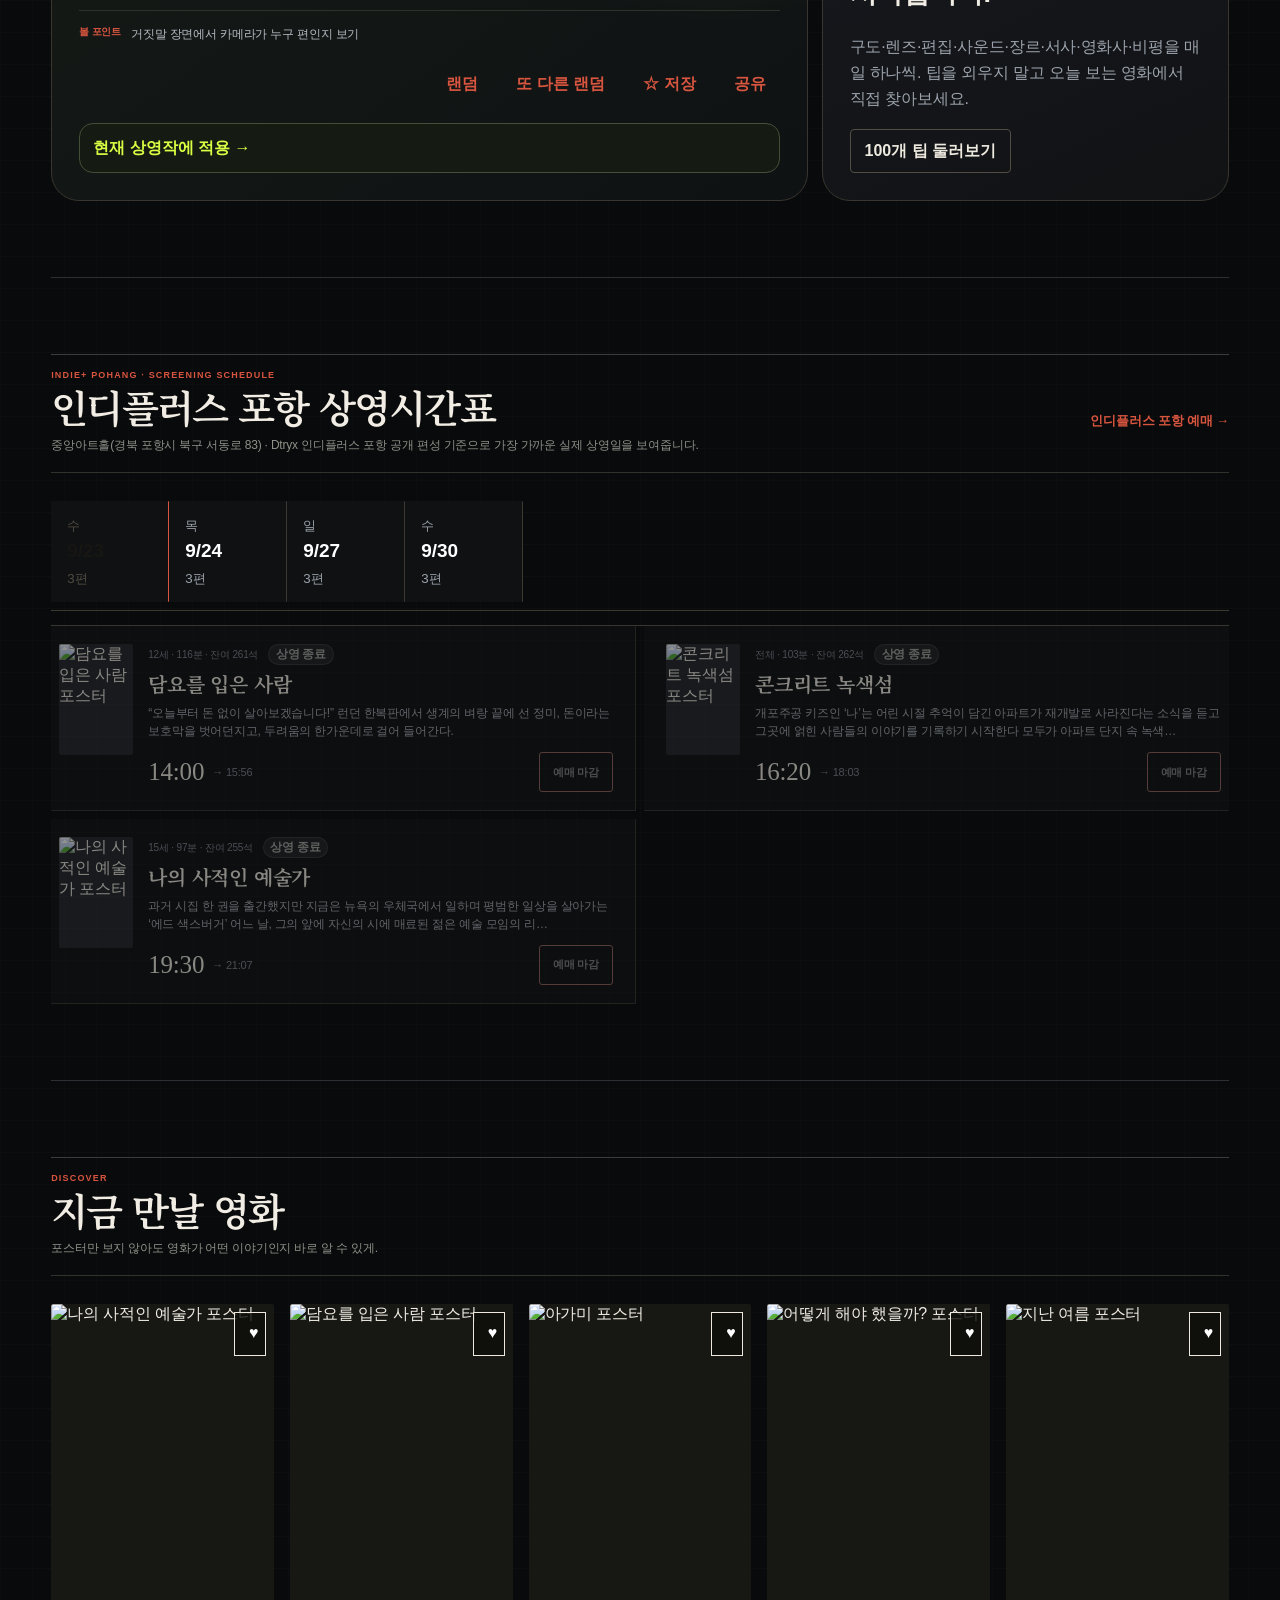
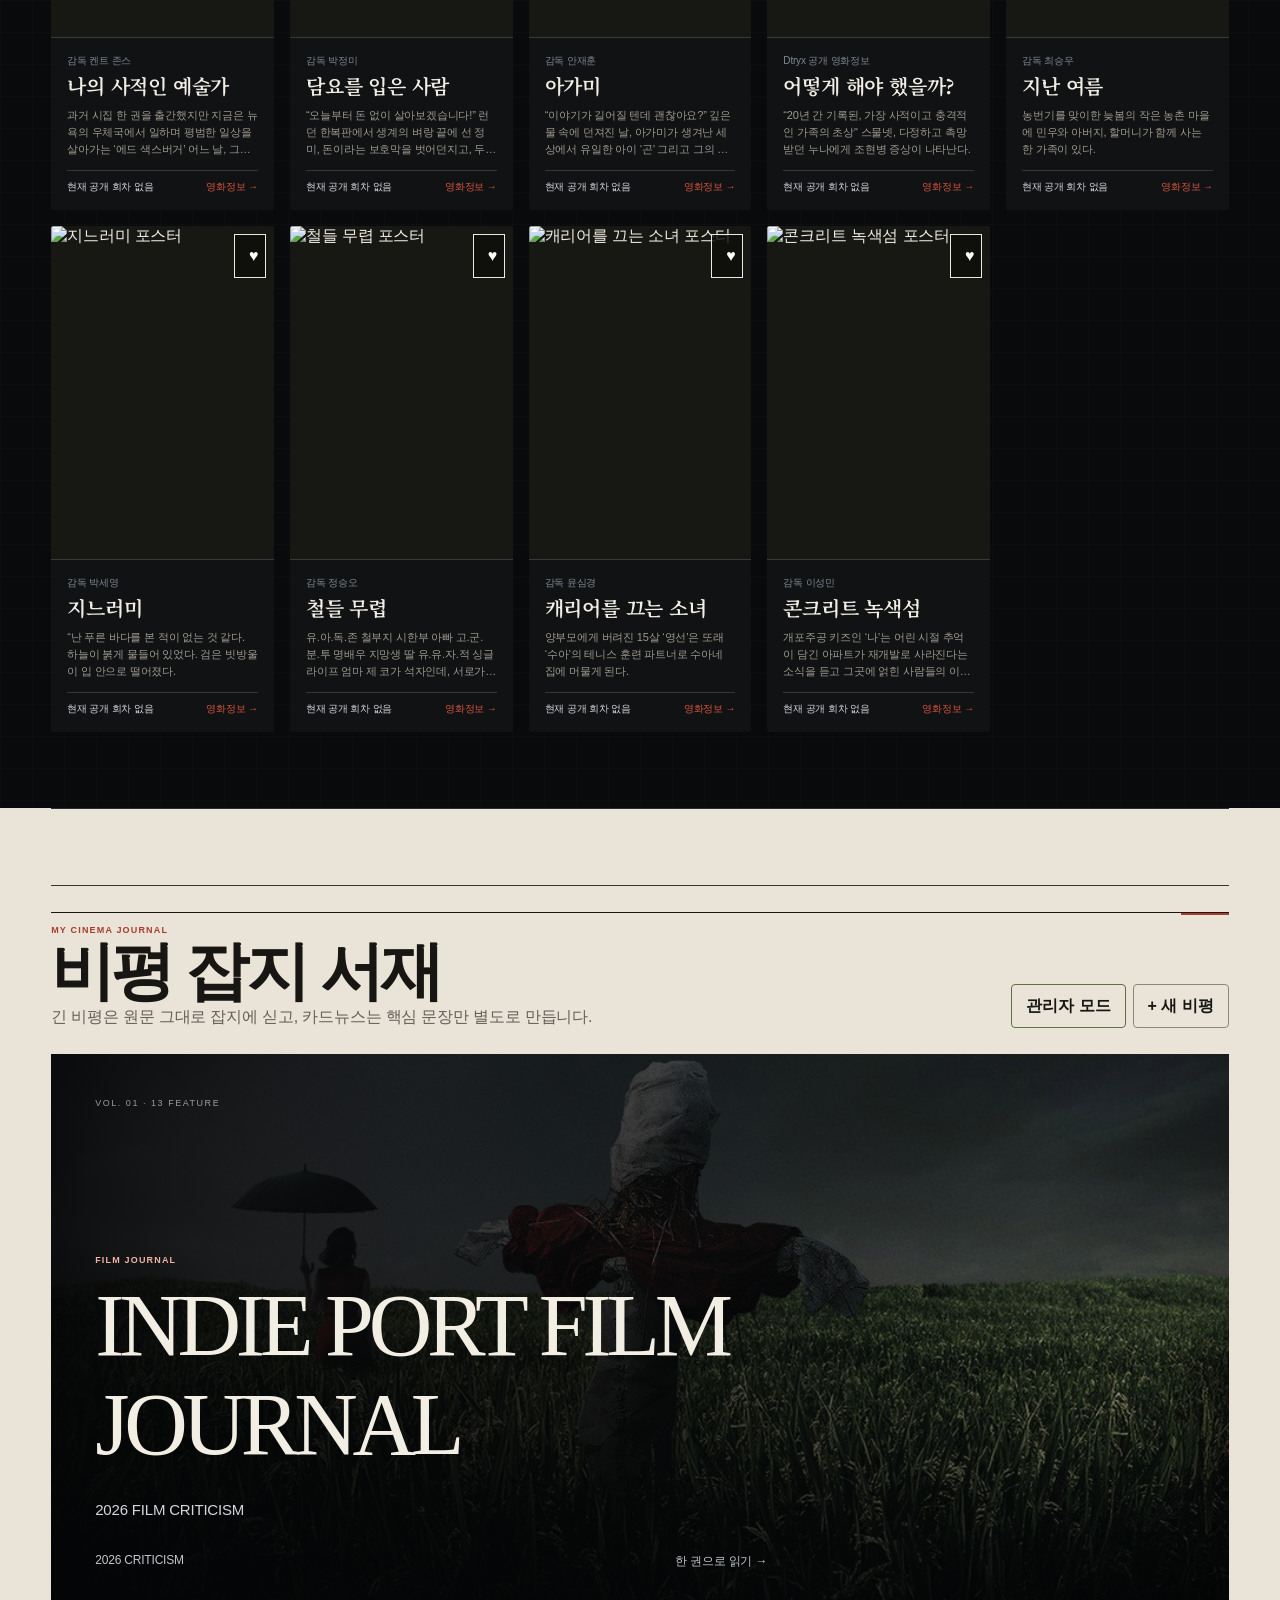
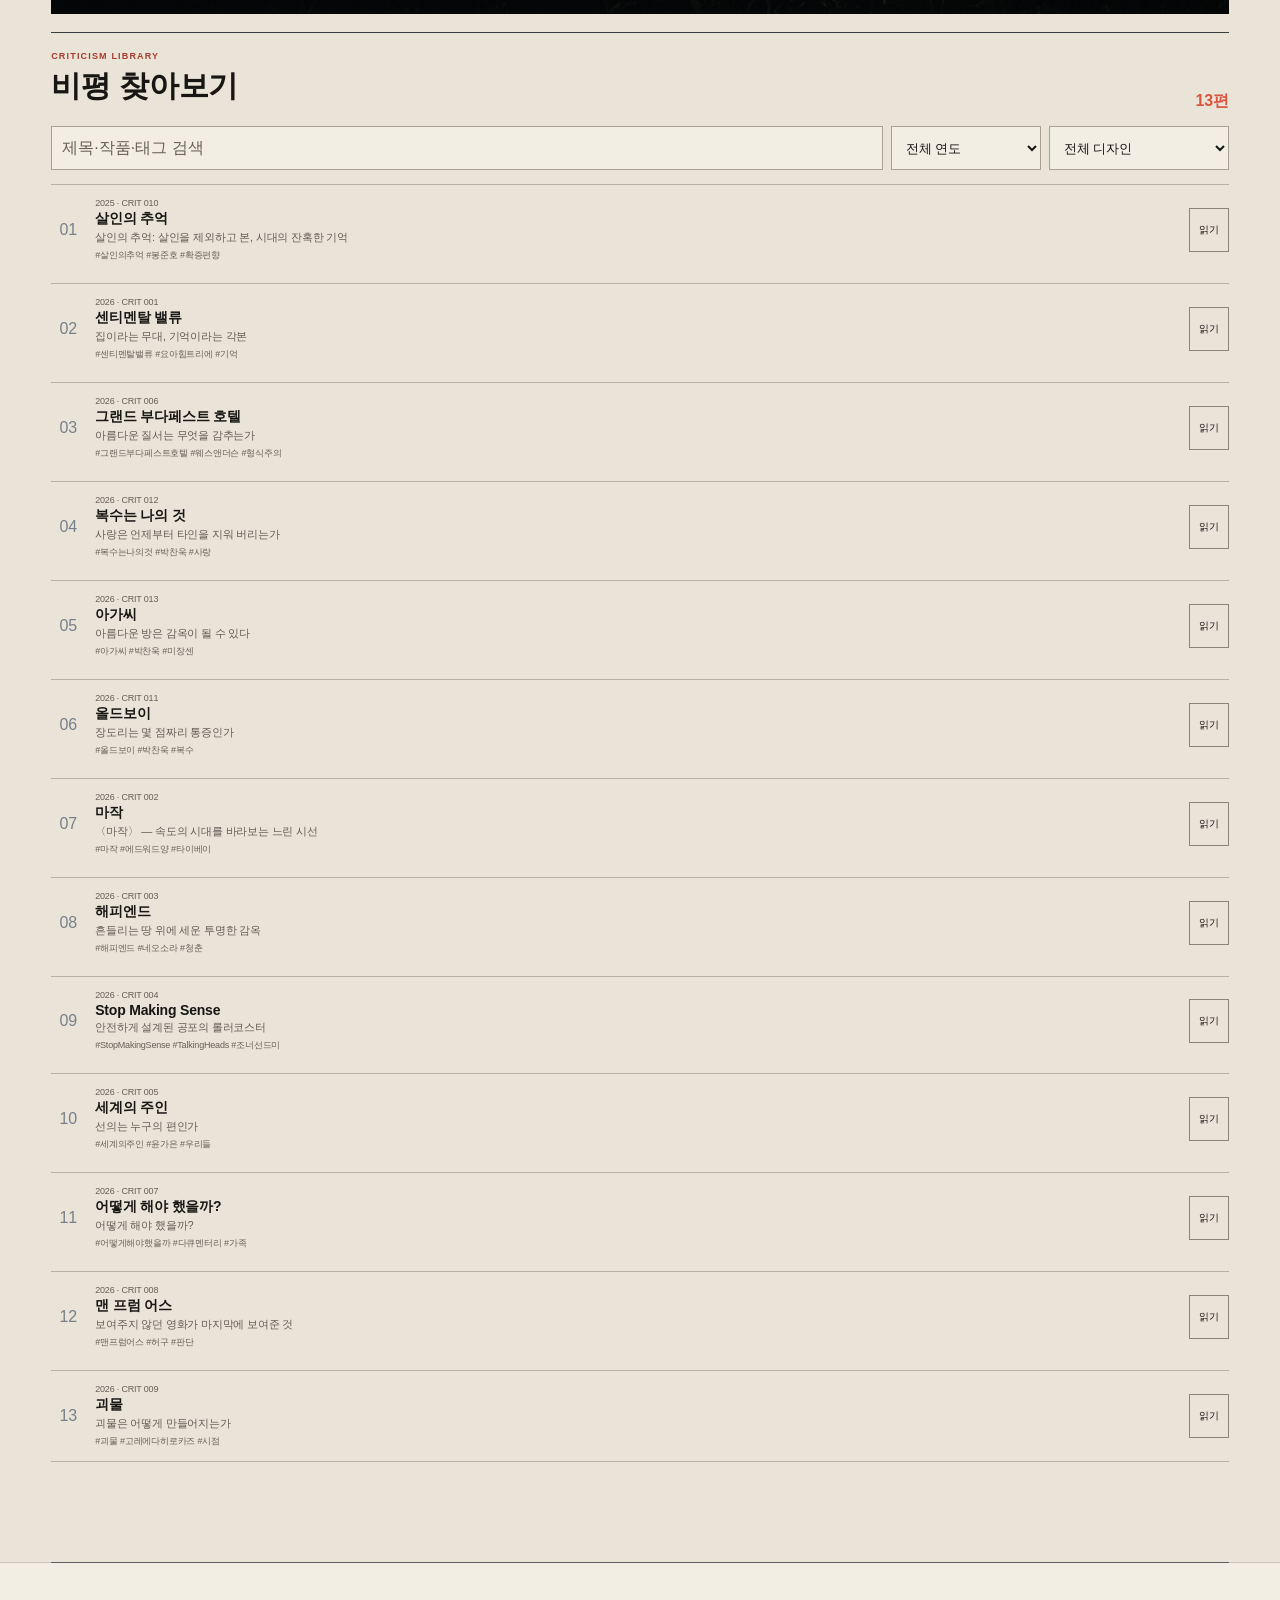
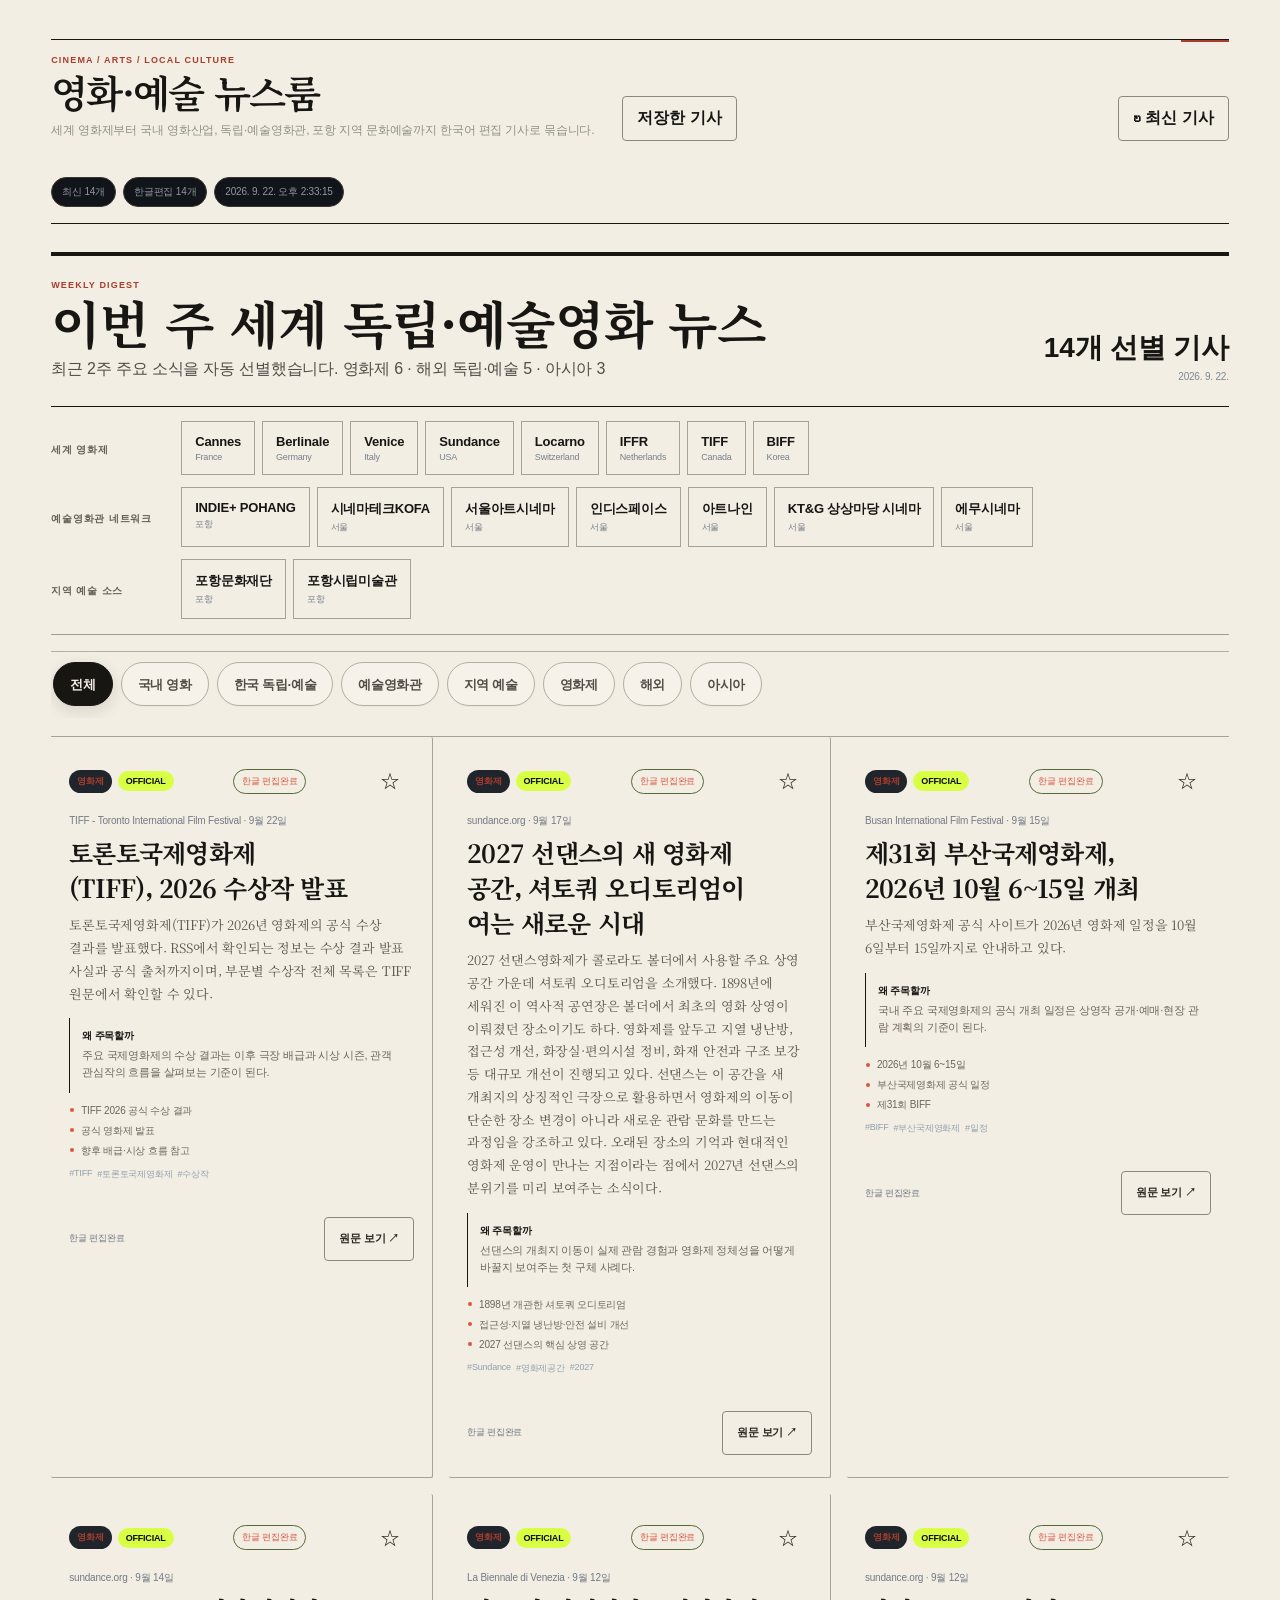
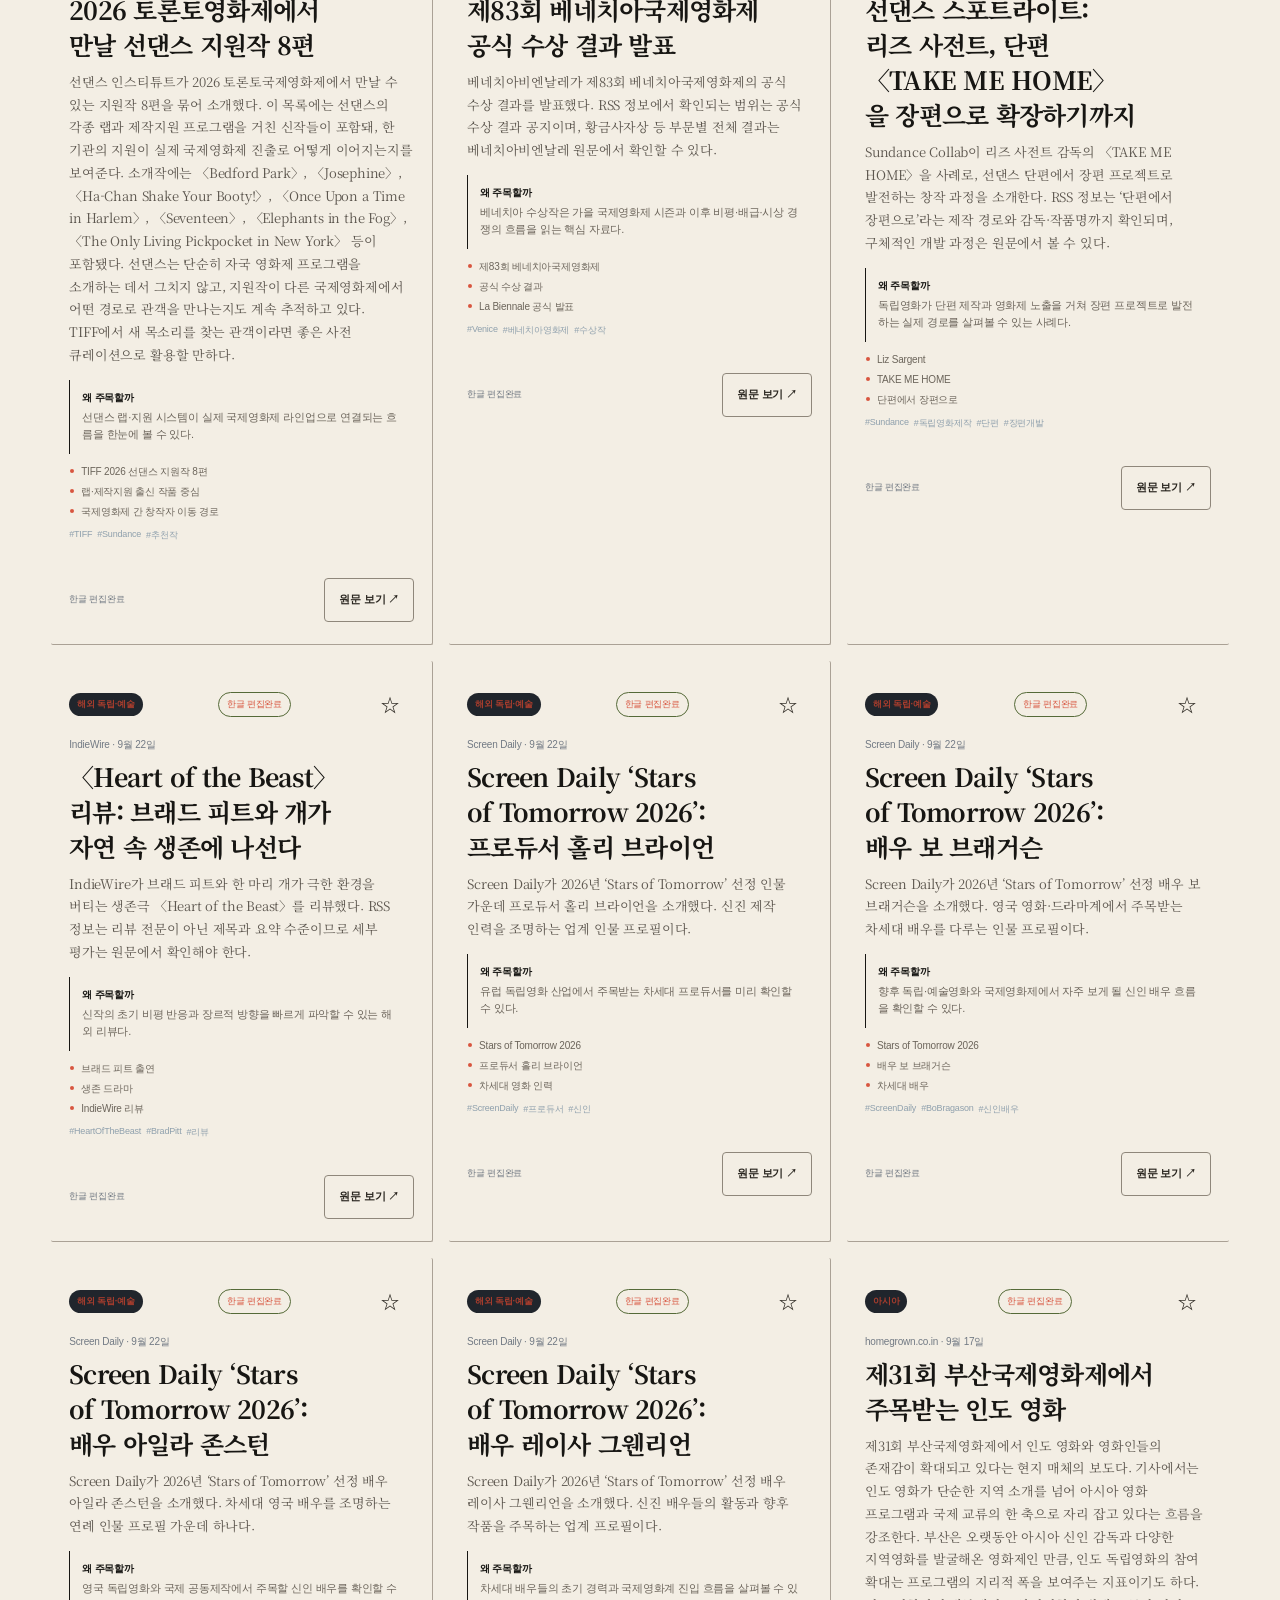
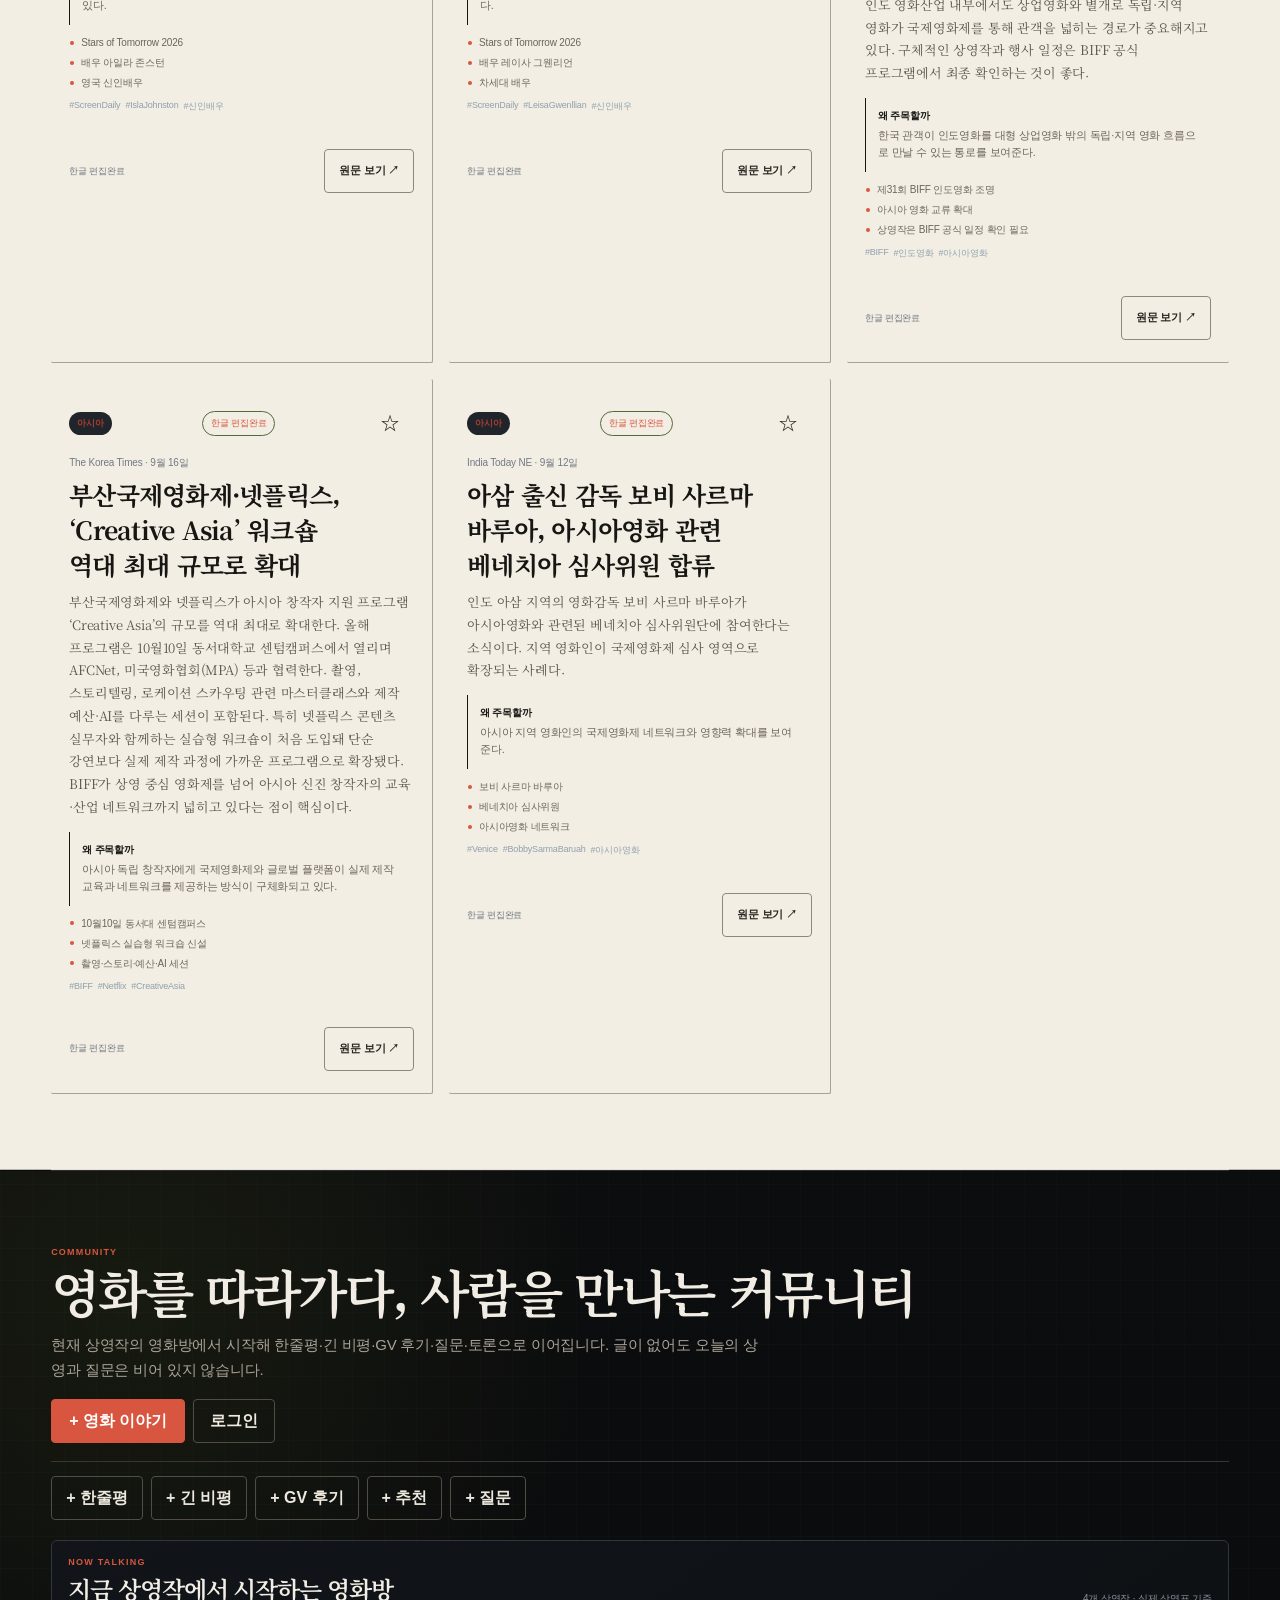
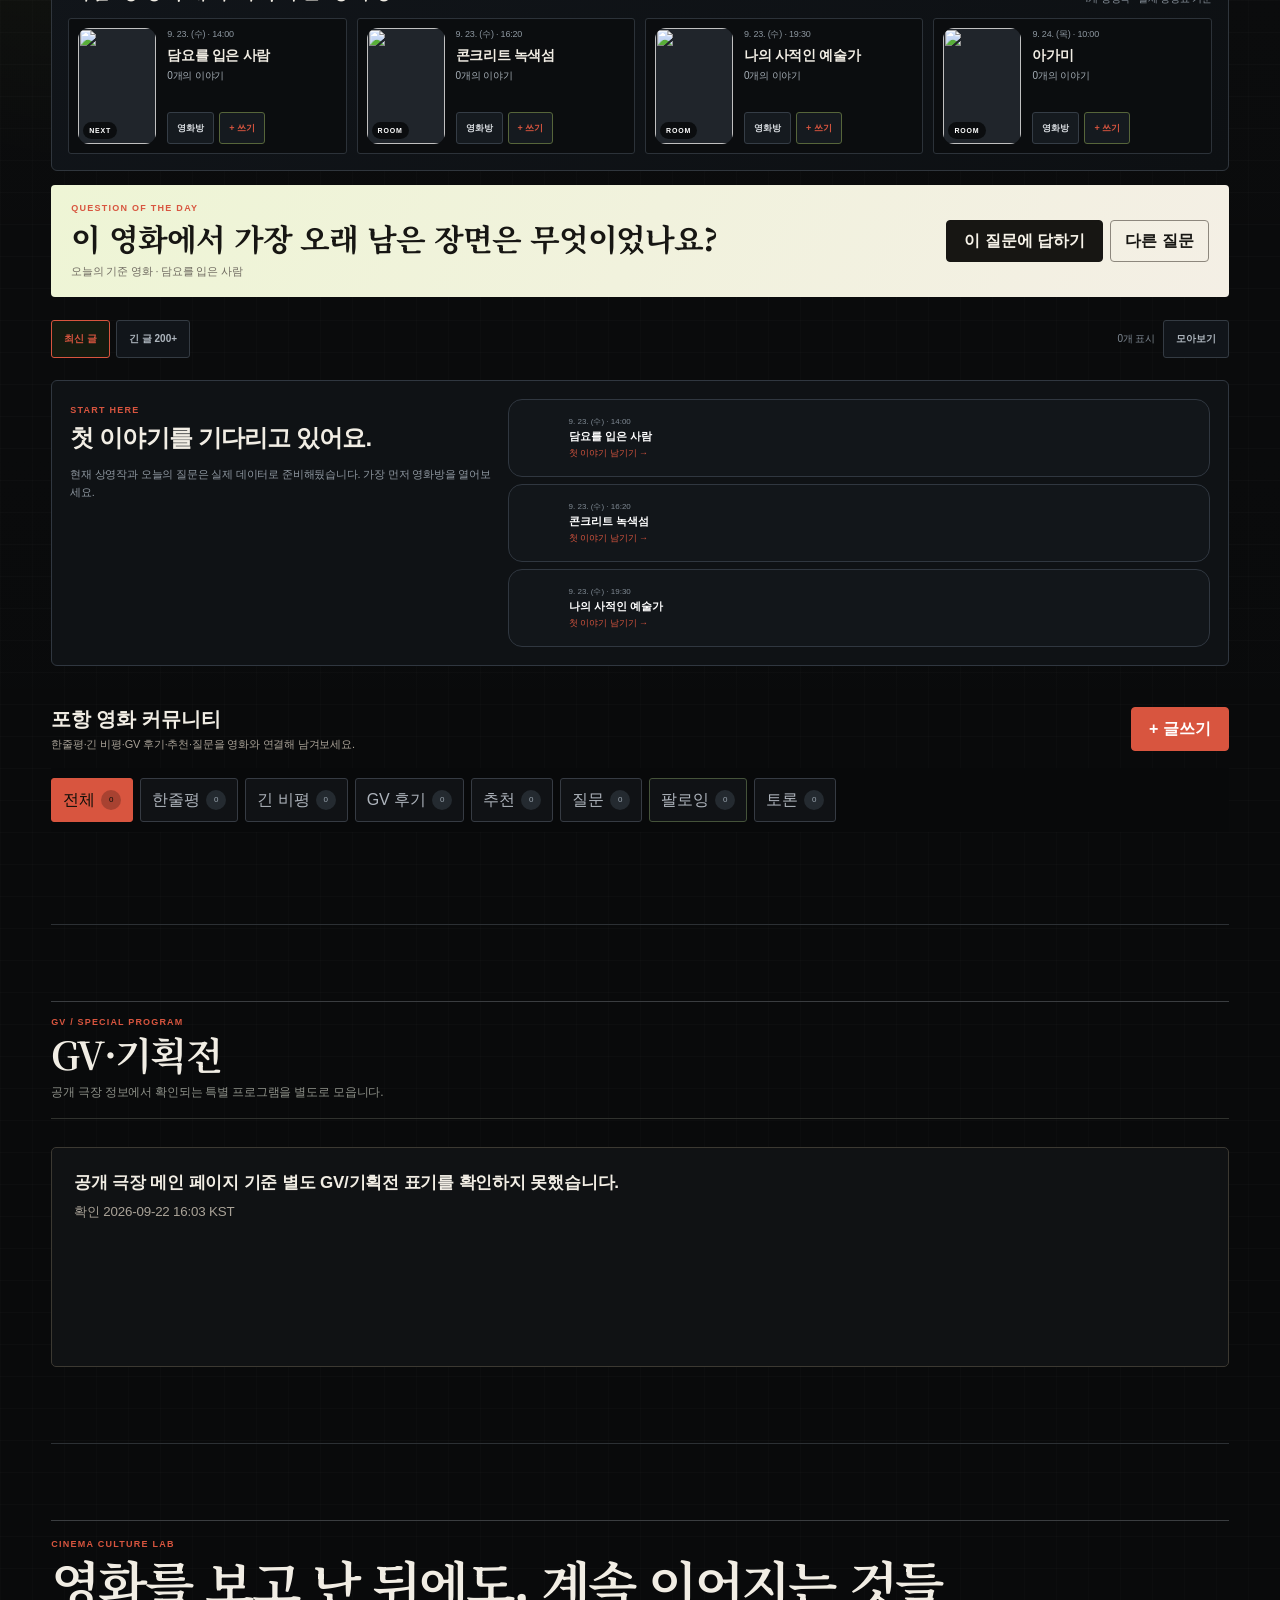
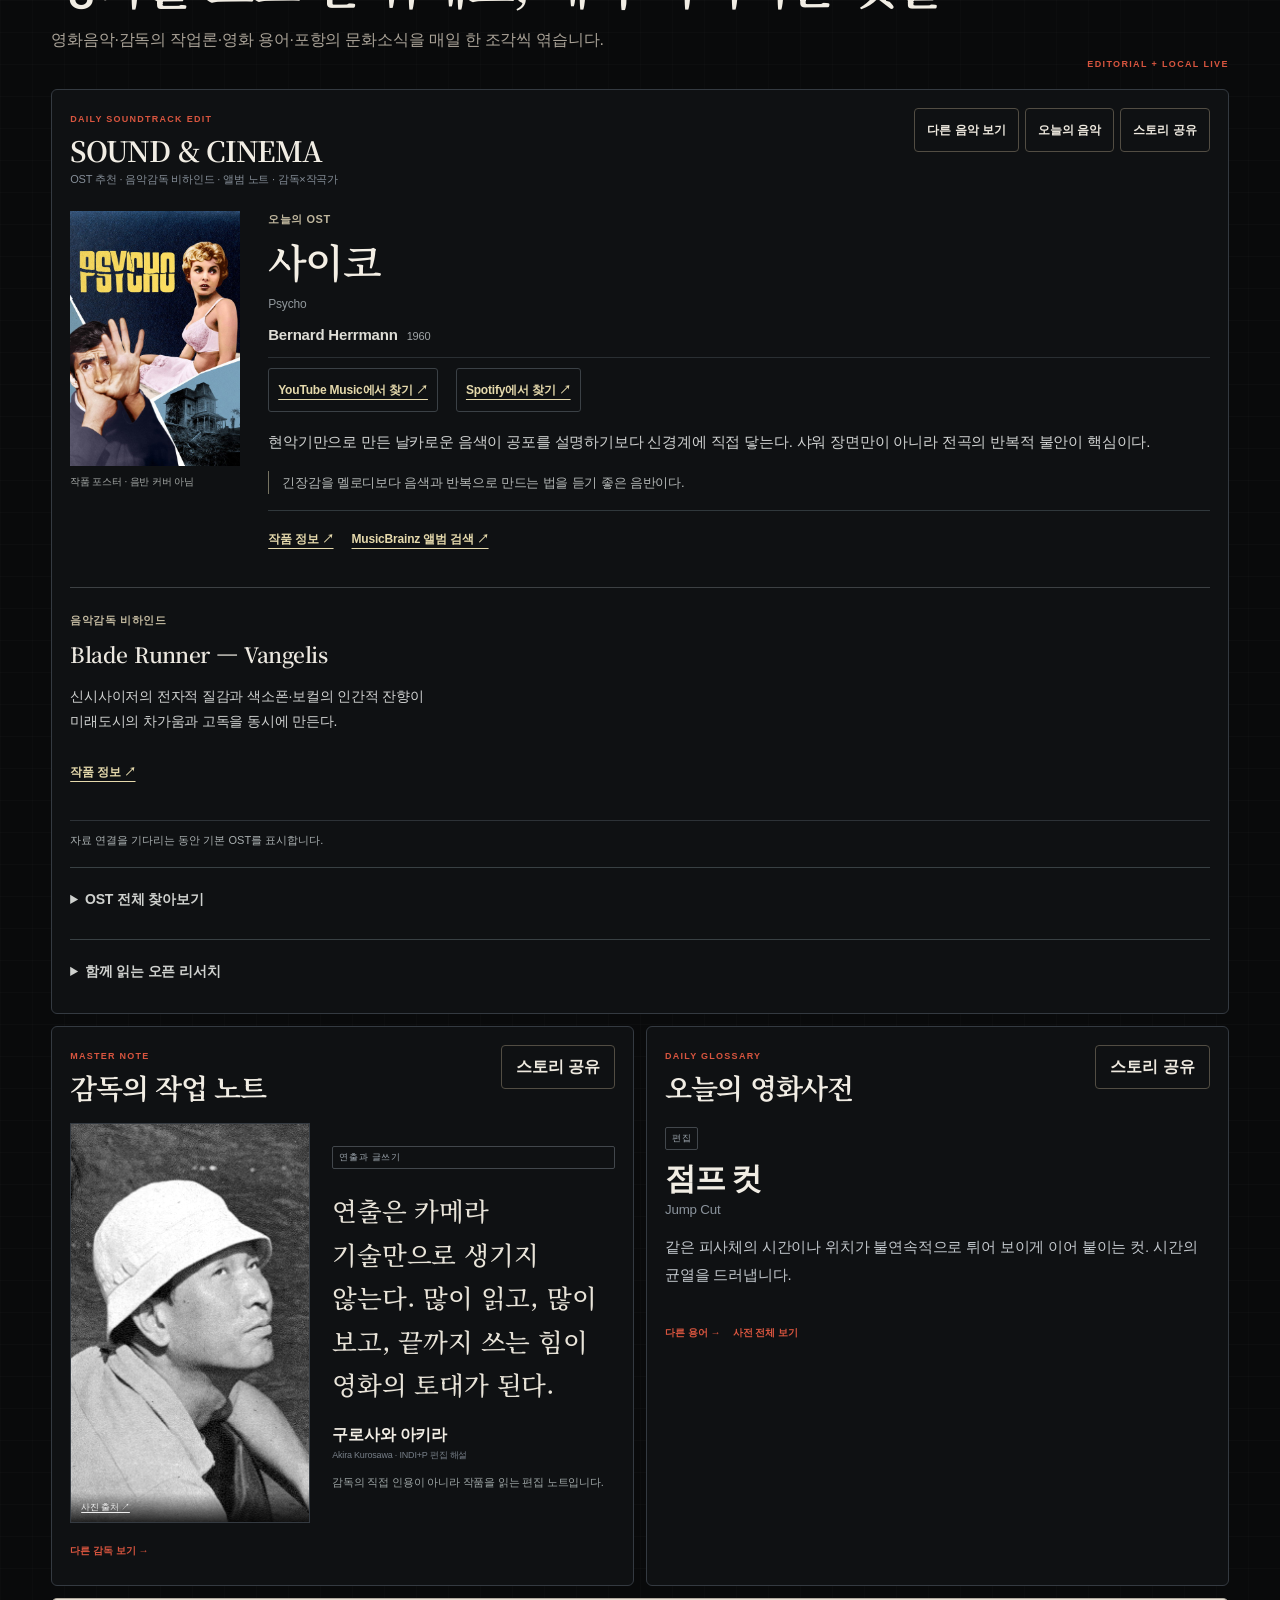
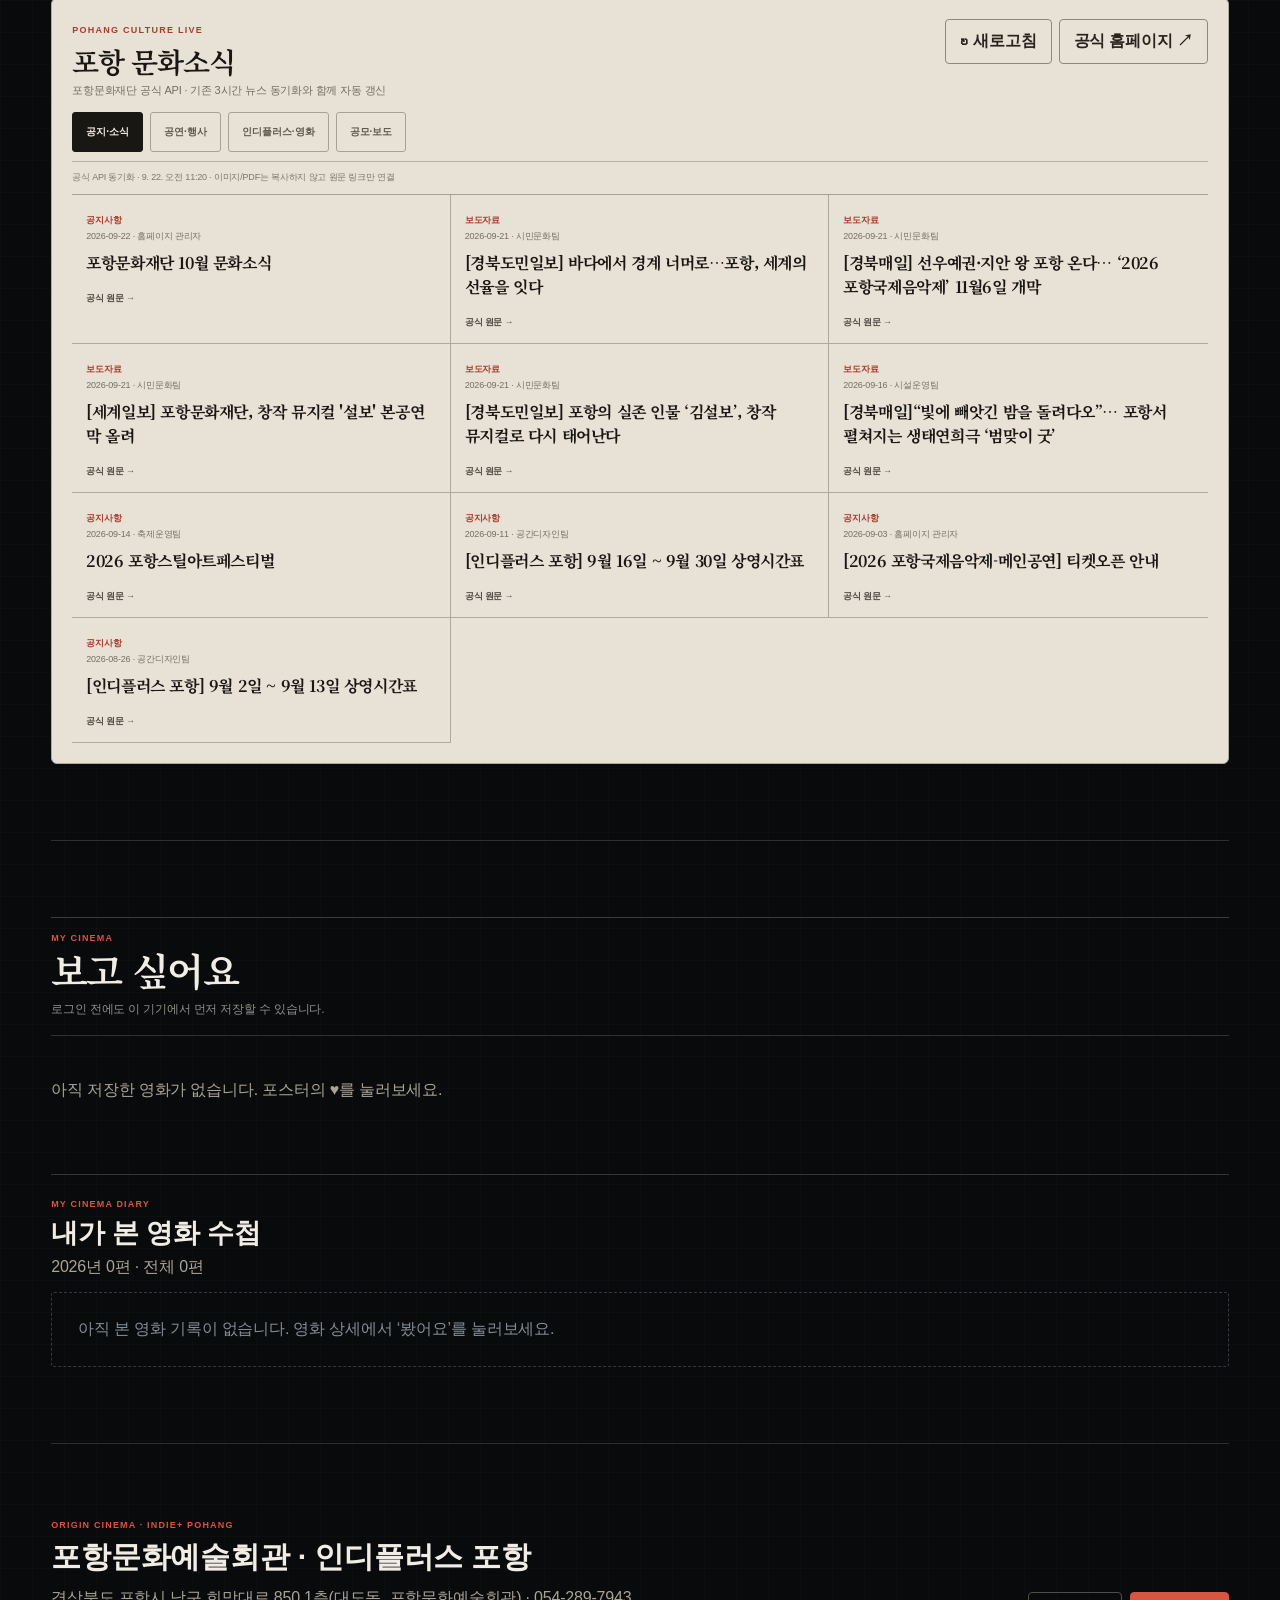
==== commit 8cf96f1b: "fix: render director photos in story sharing" ====
--- a/index.html
+++ b/index.html
@@ -127,6 +127,6 @@
 <script src="./features-v30.js?rev=43"></script>
 <script src="./mobile-edition.js?rev=41"></script>
 <script src="./features-v40.js?rev=40"></script>
-<script src="./features-v42.js?rev=43"></script>
+<script src="./features-v42.js?rev=44"></script>
 </body>
 </html>
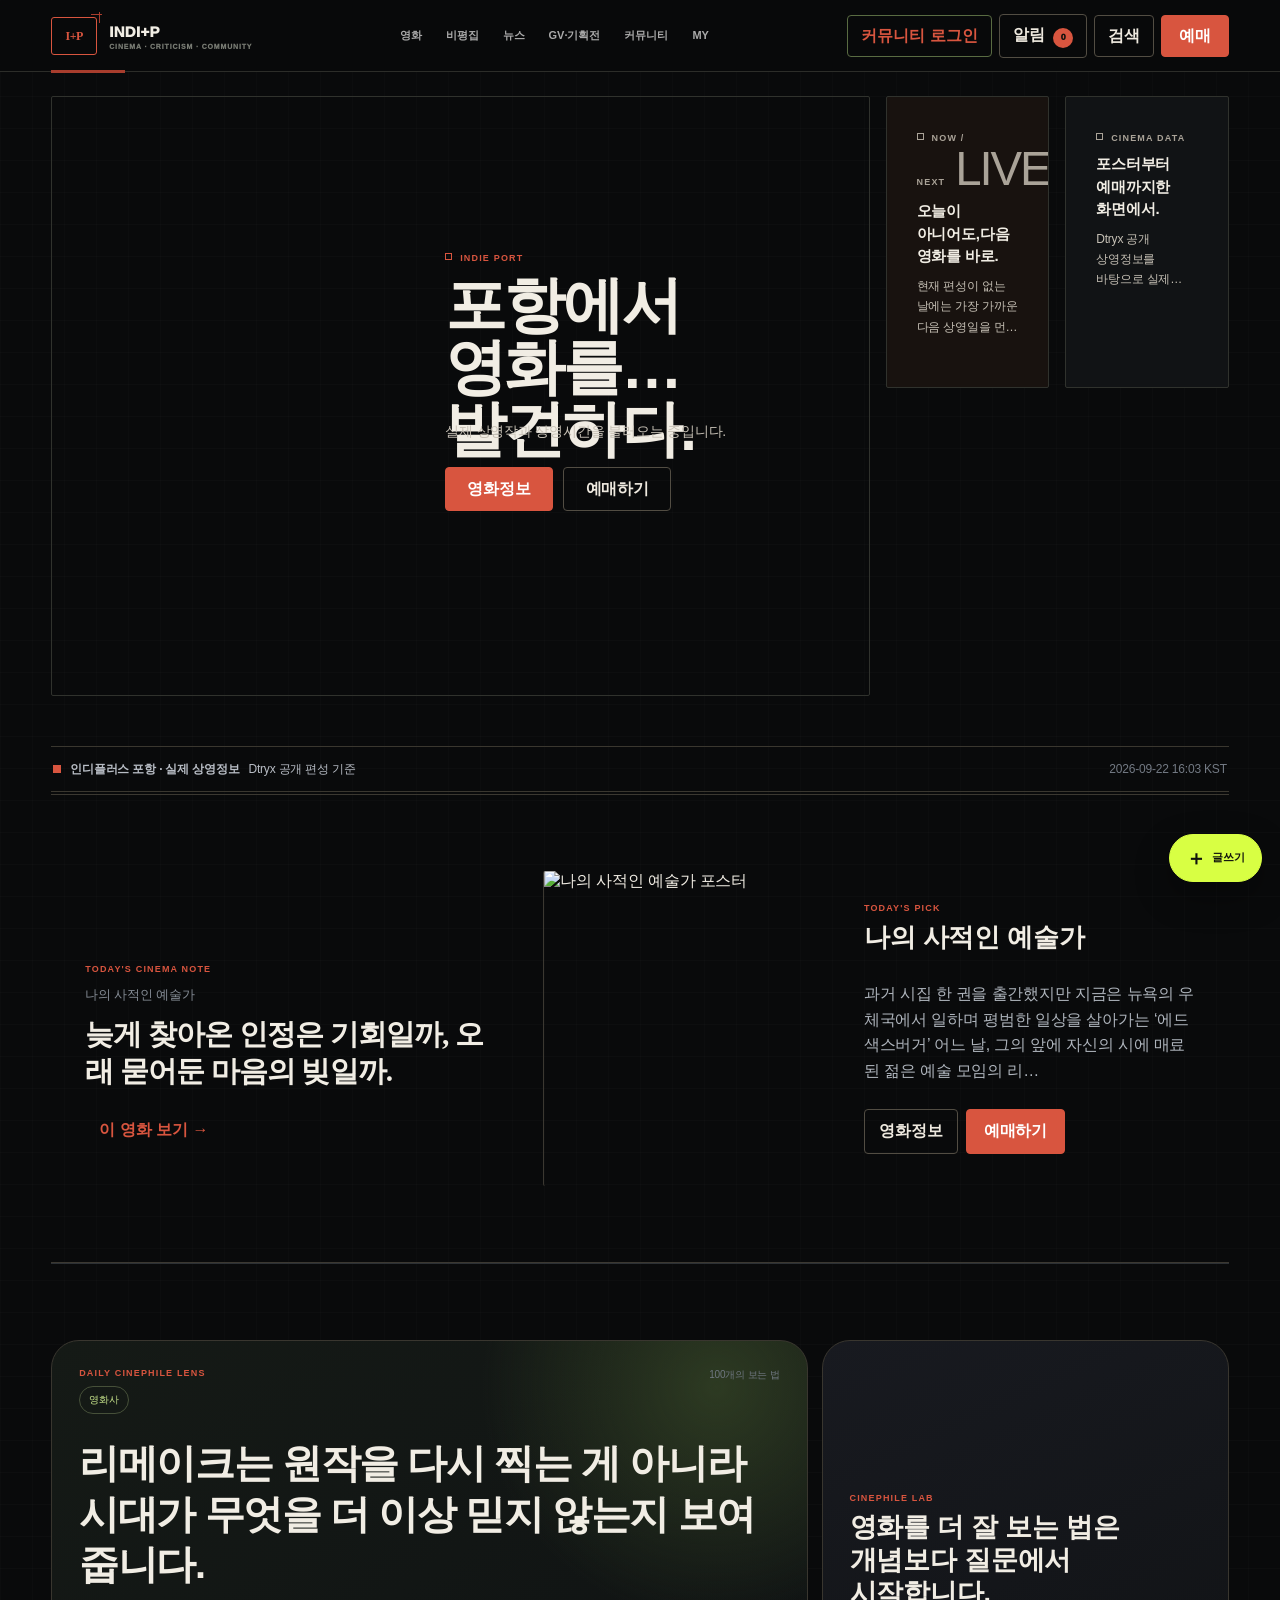
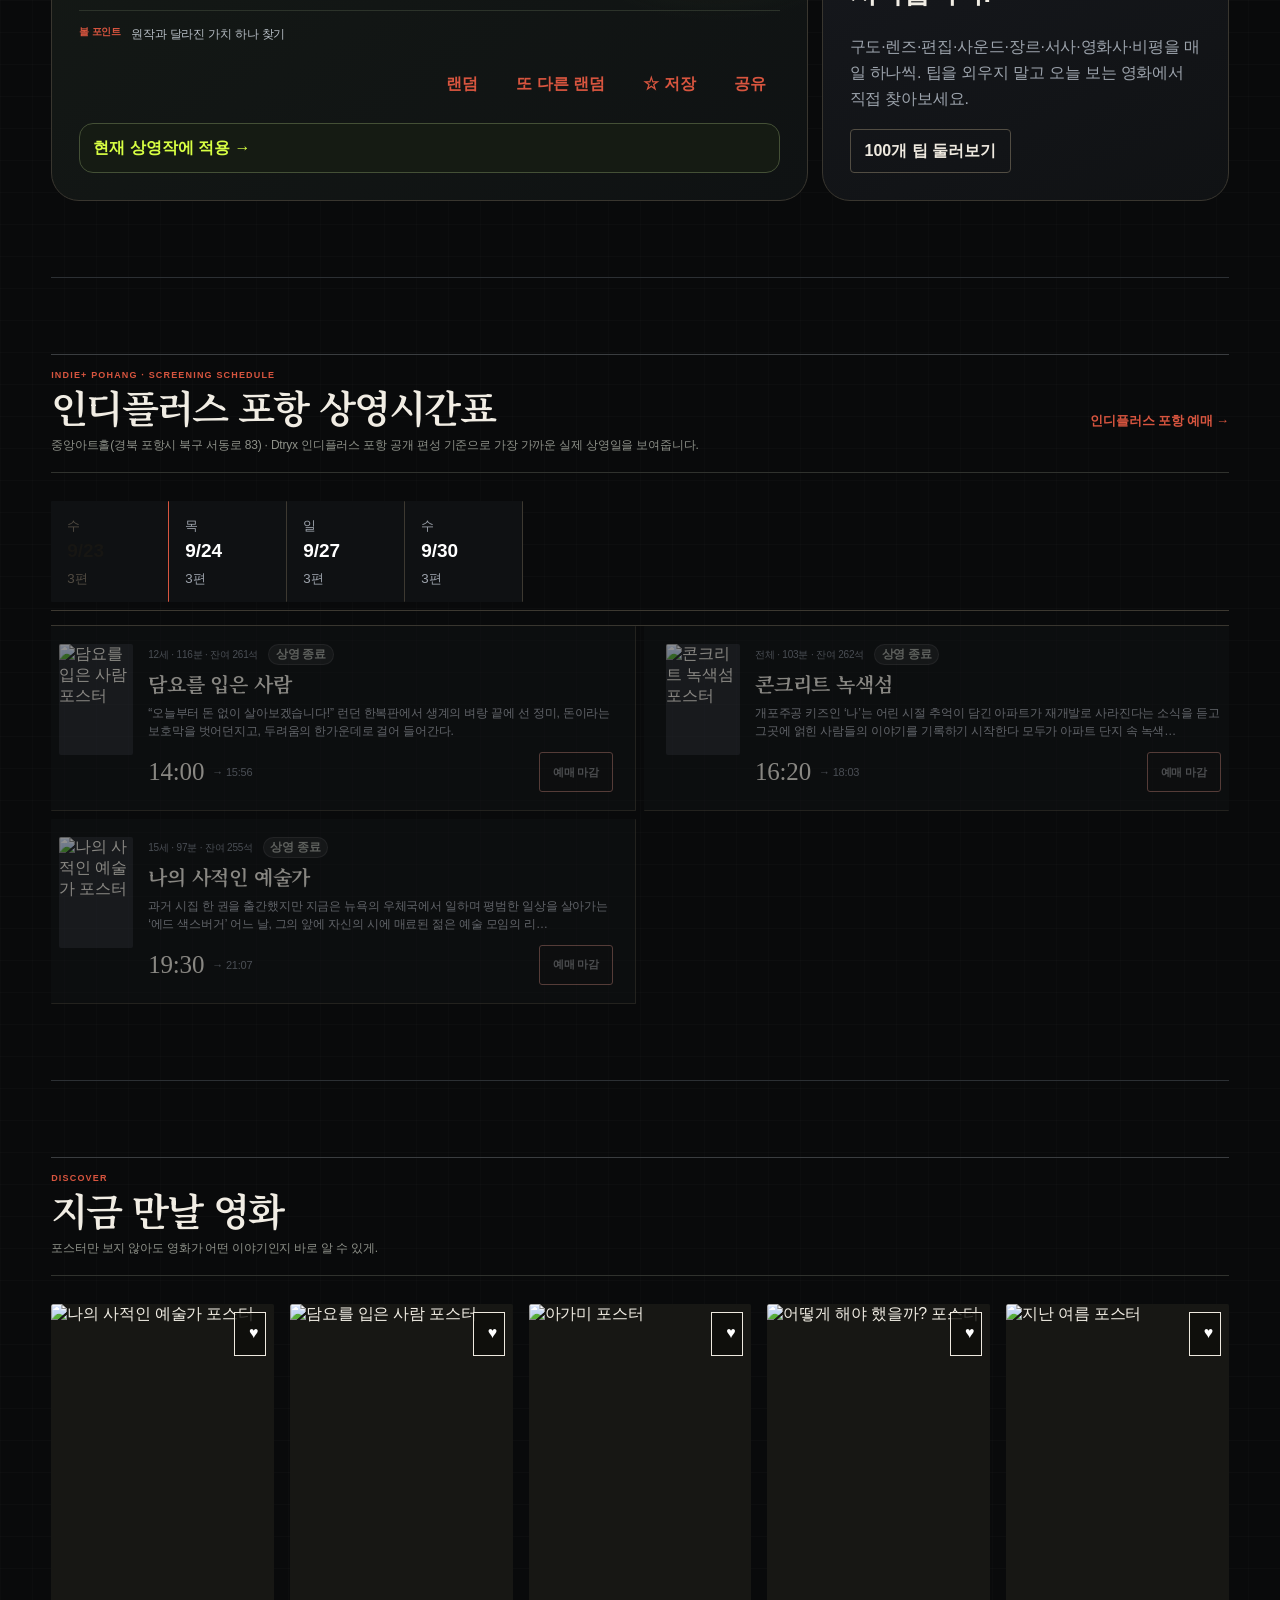
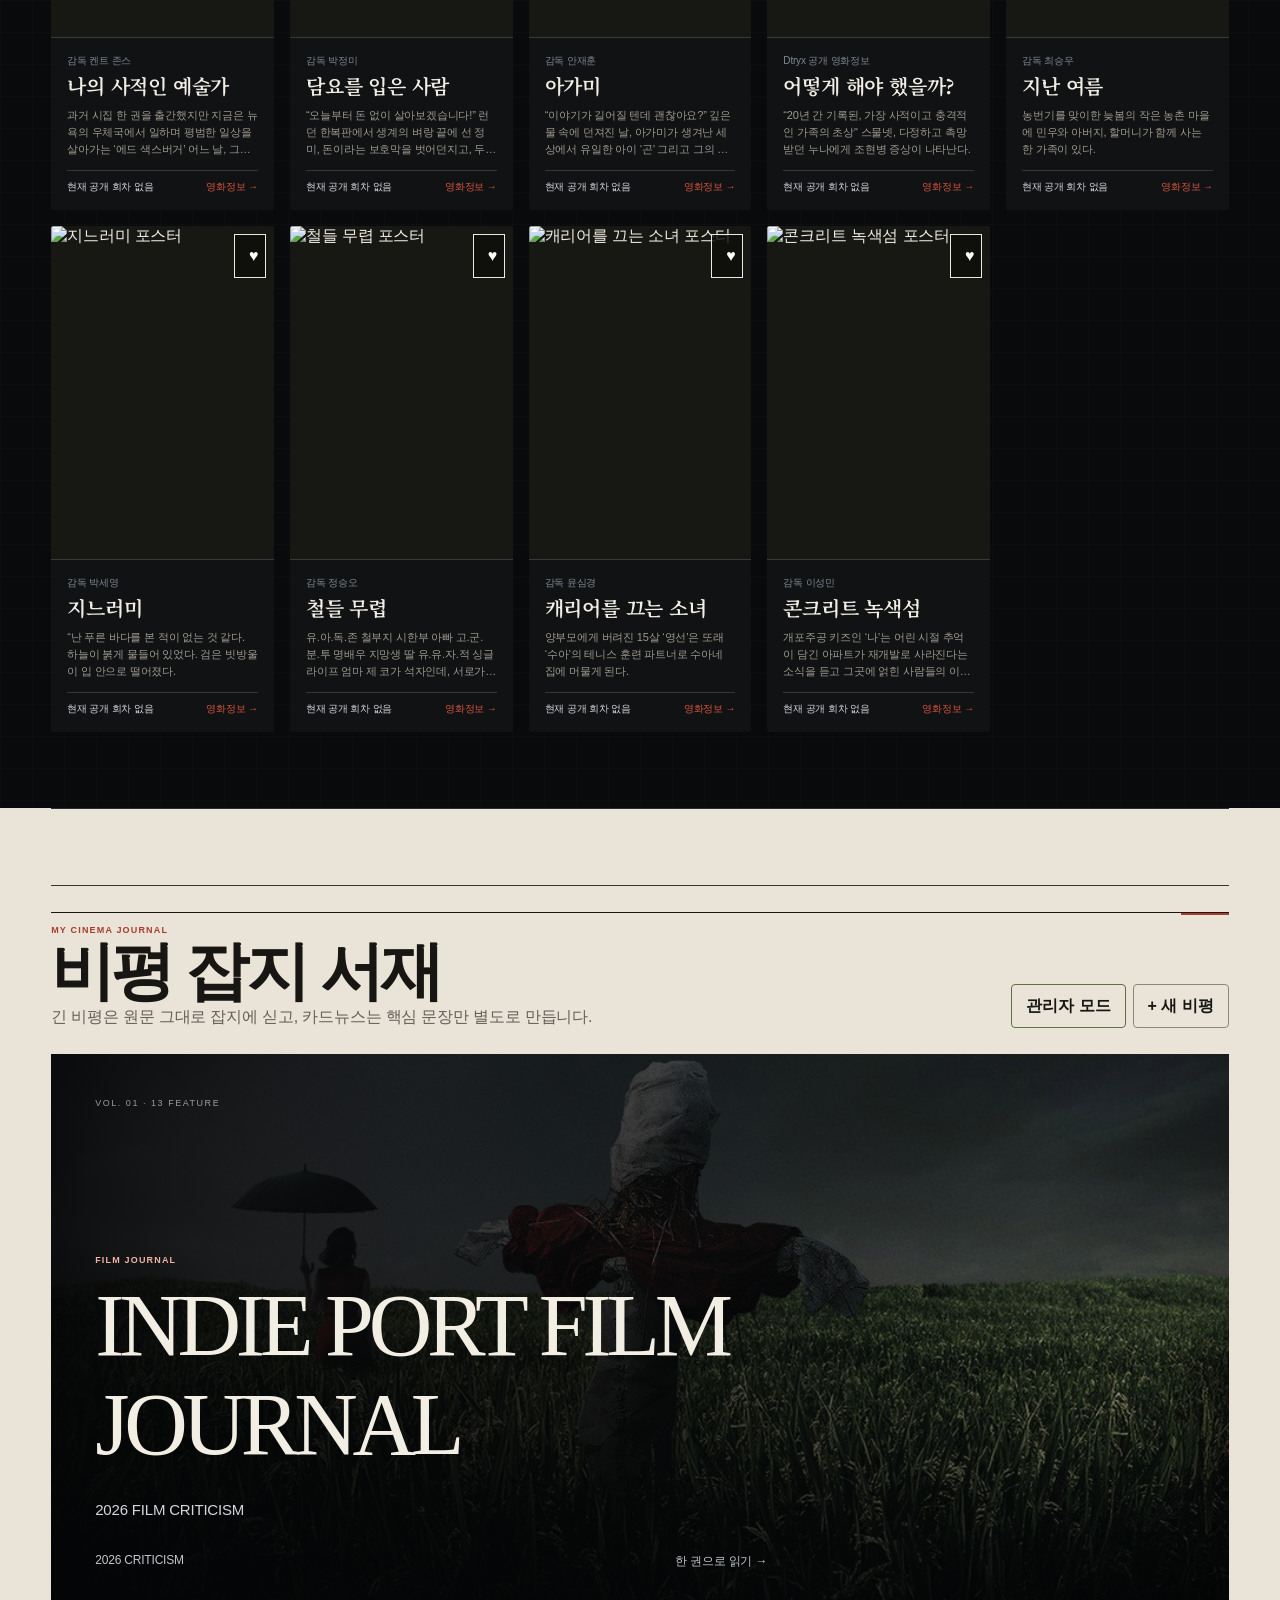
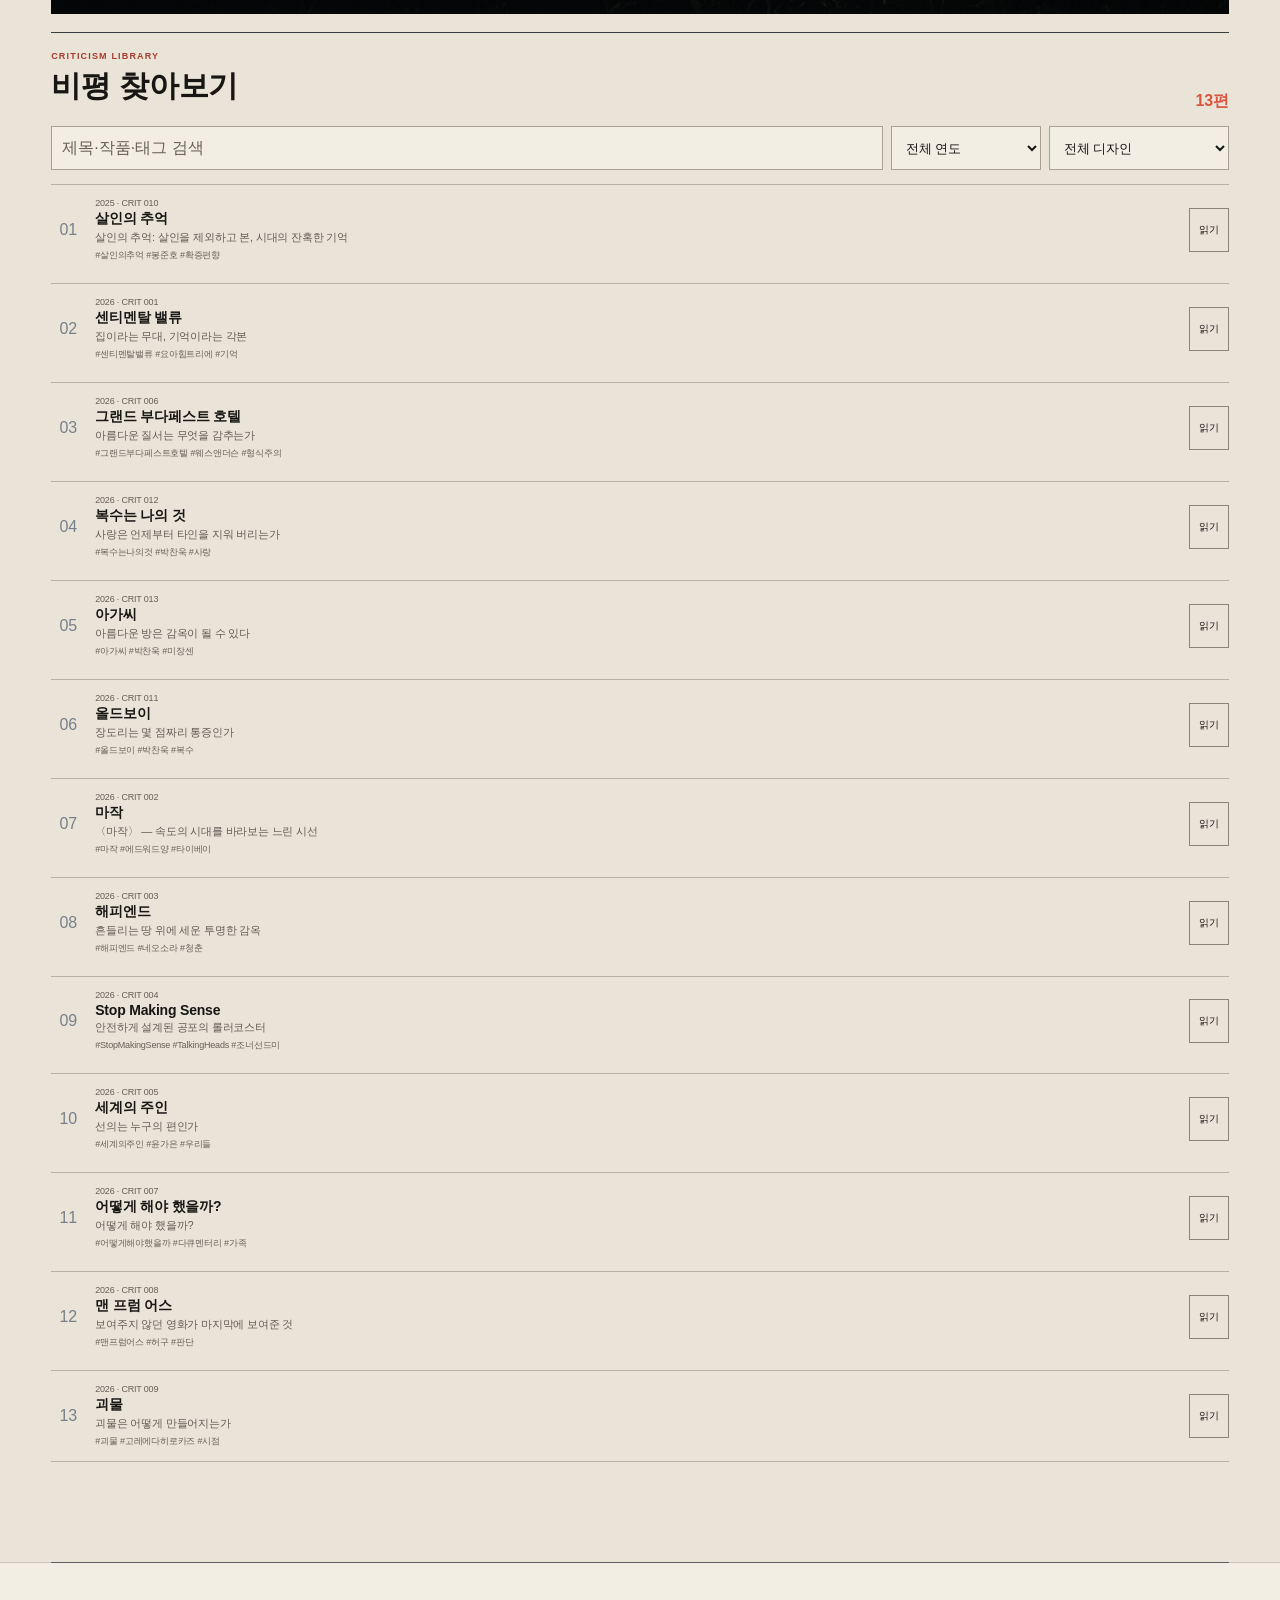
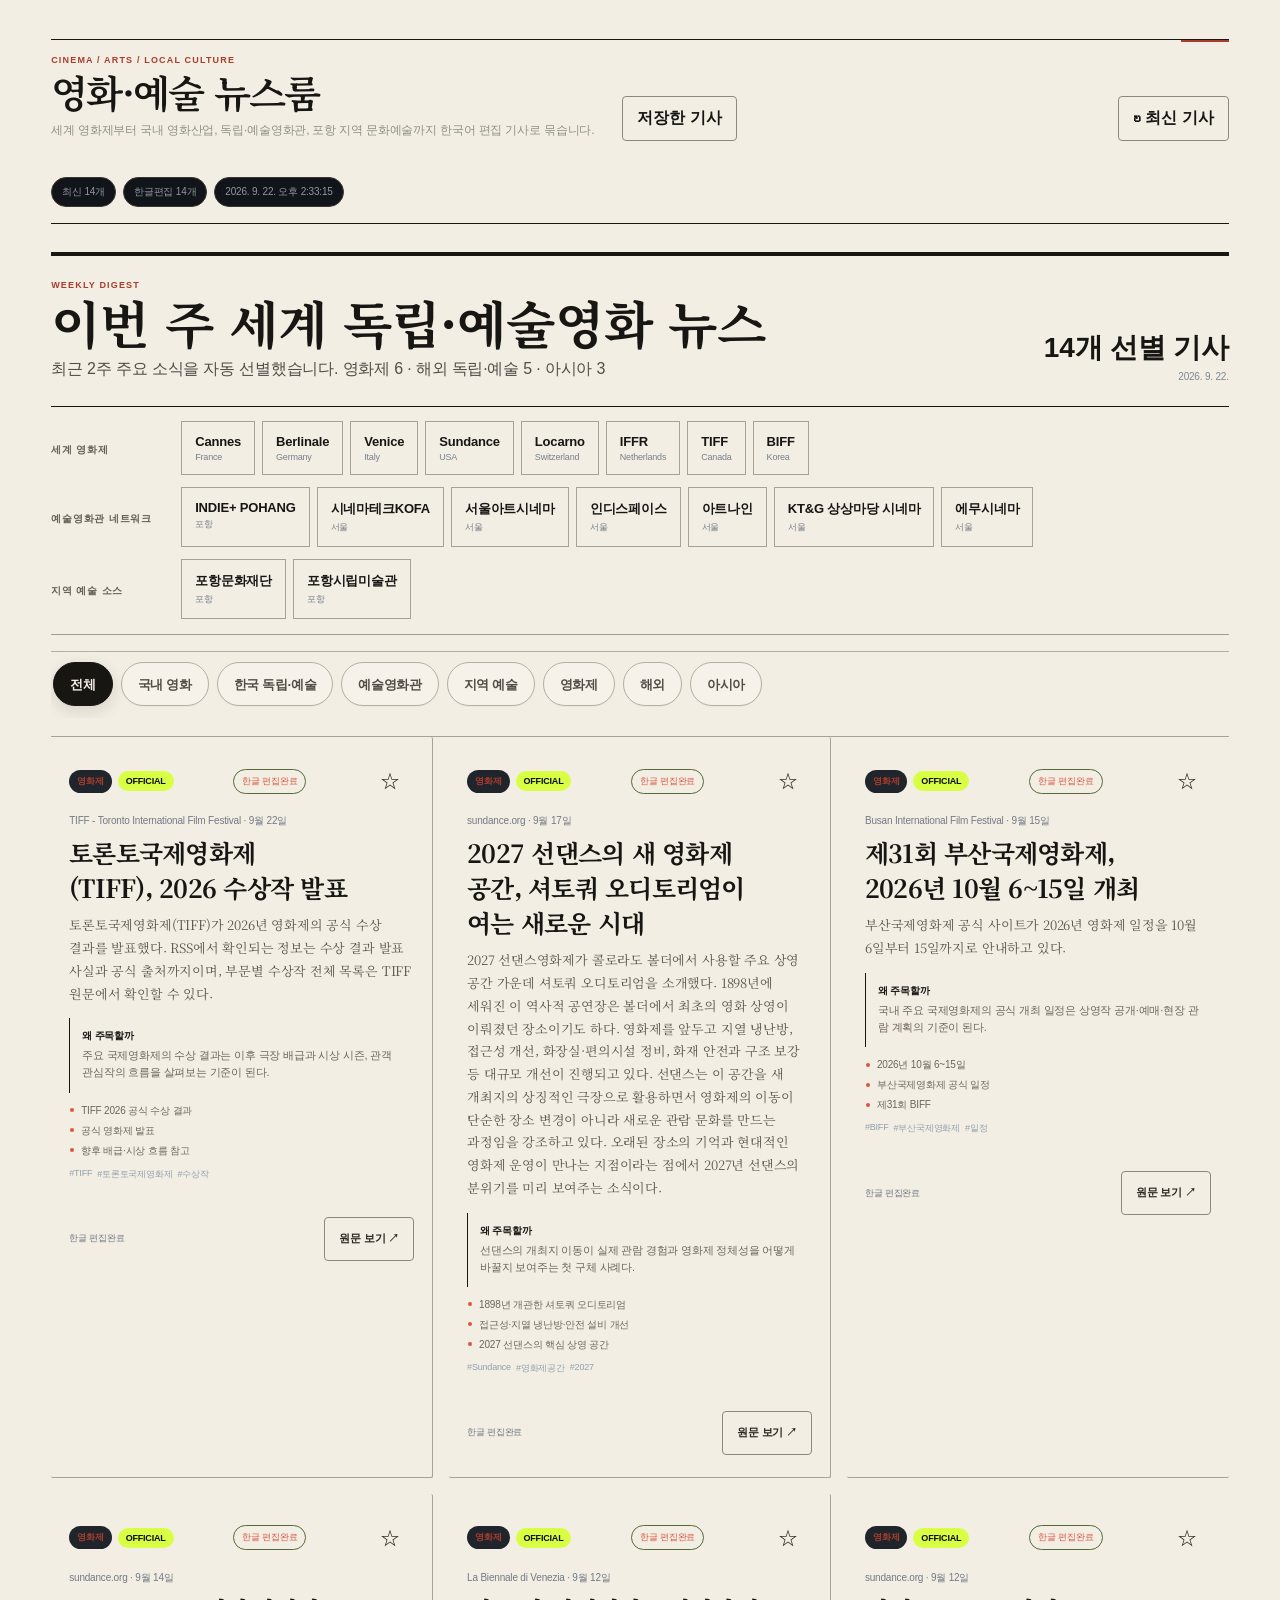
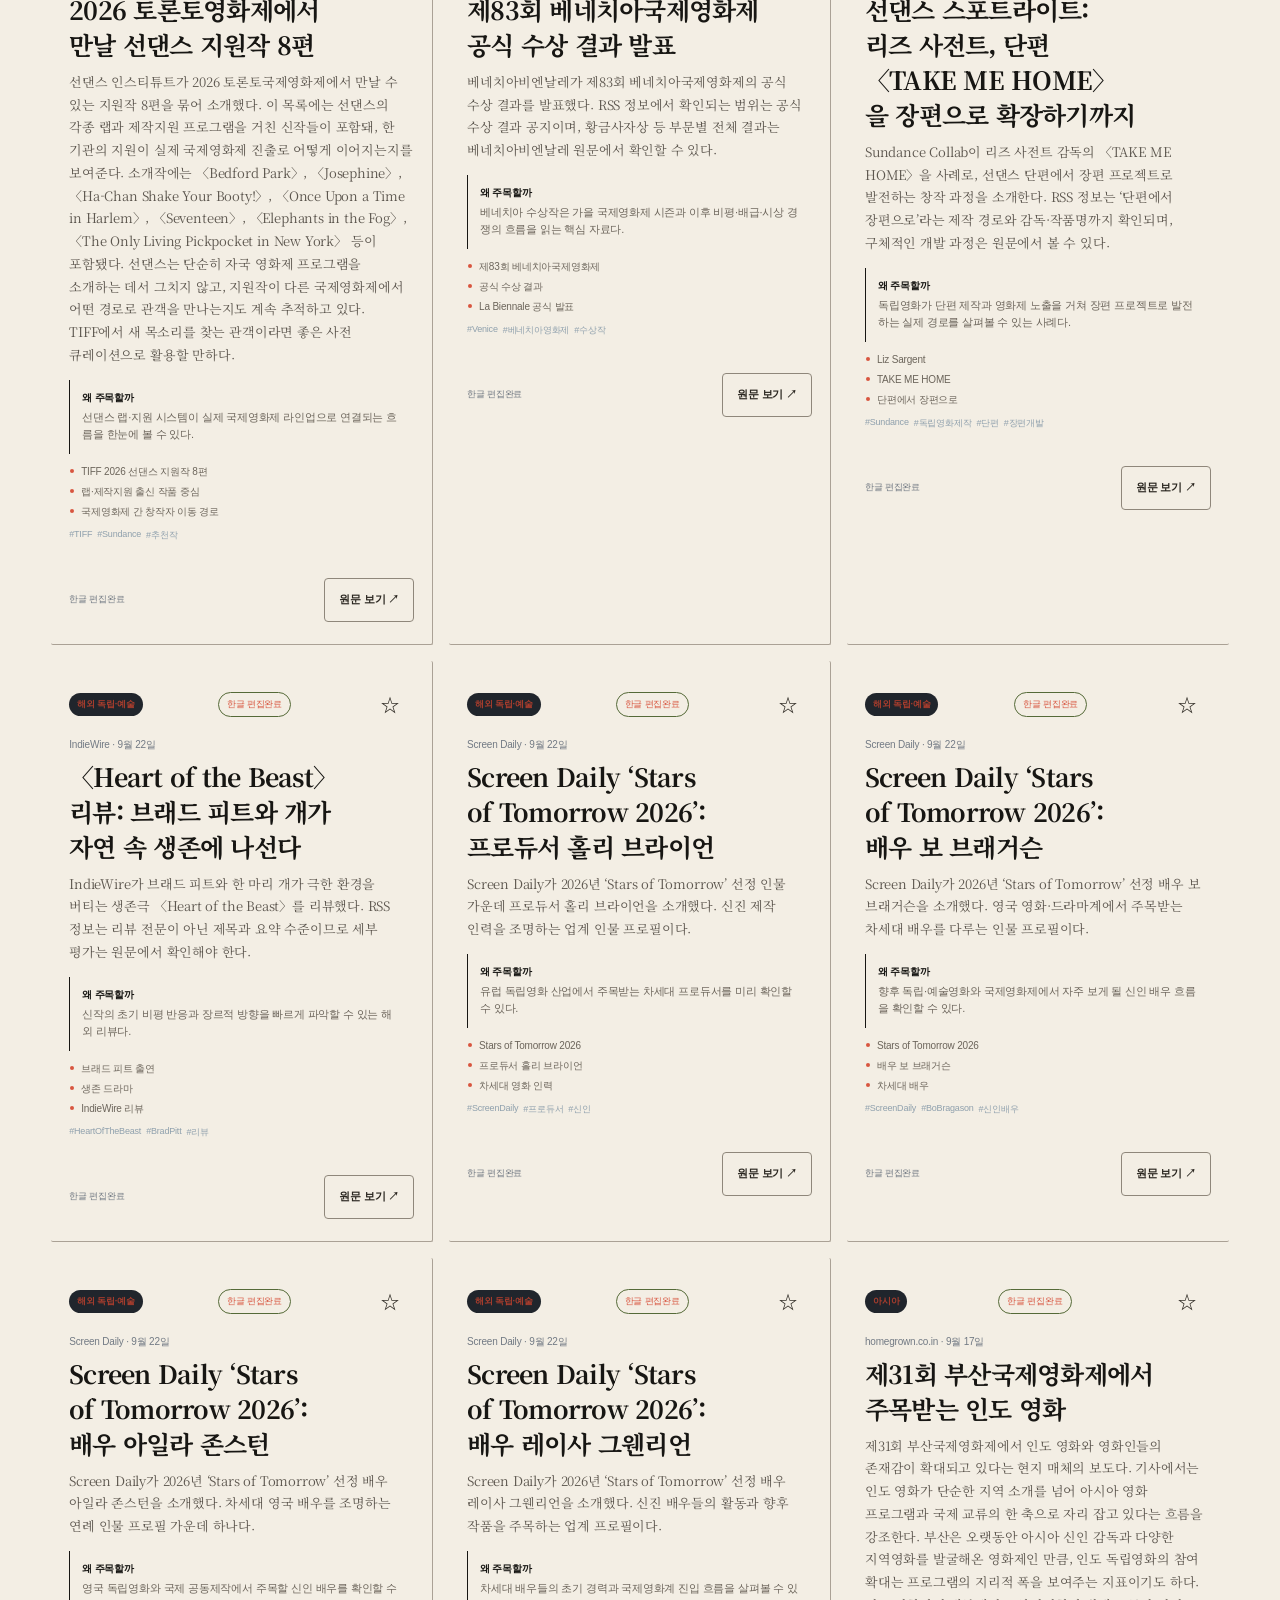
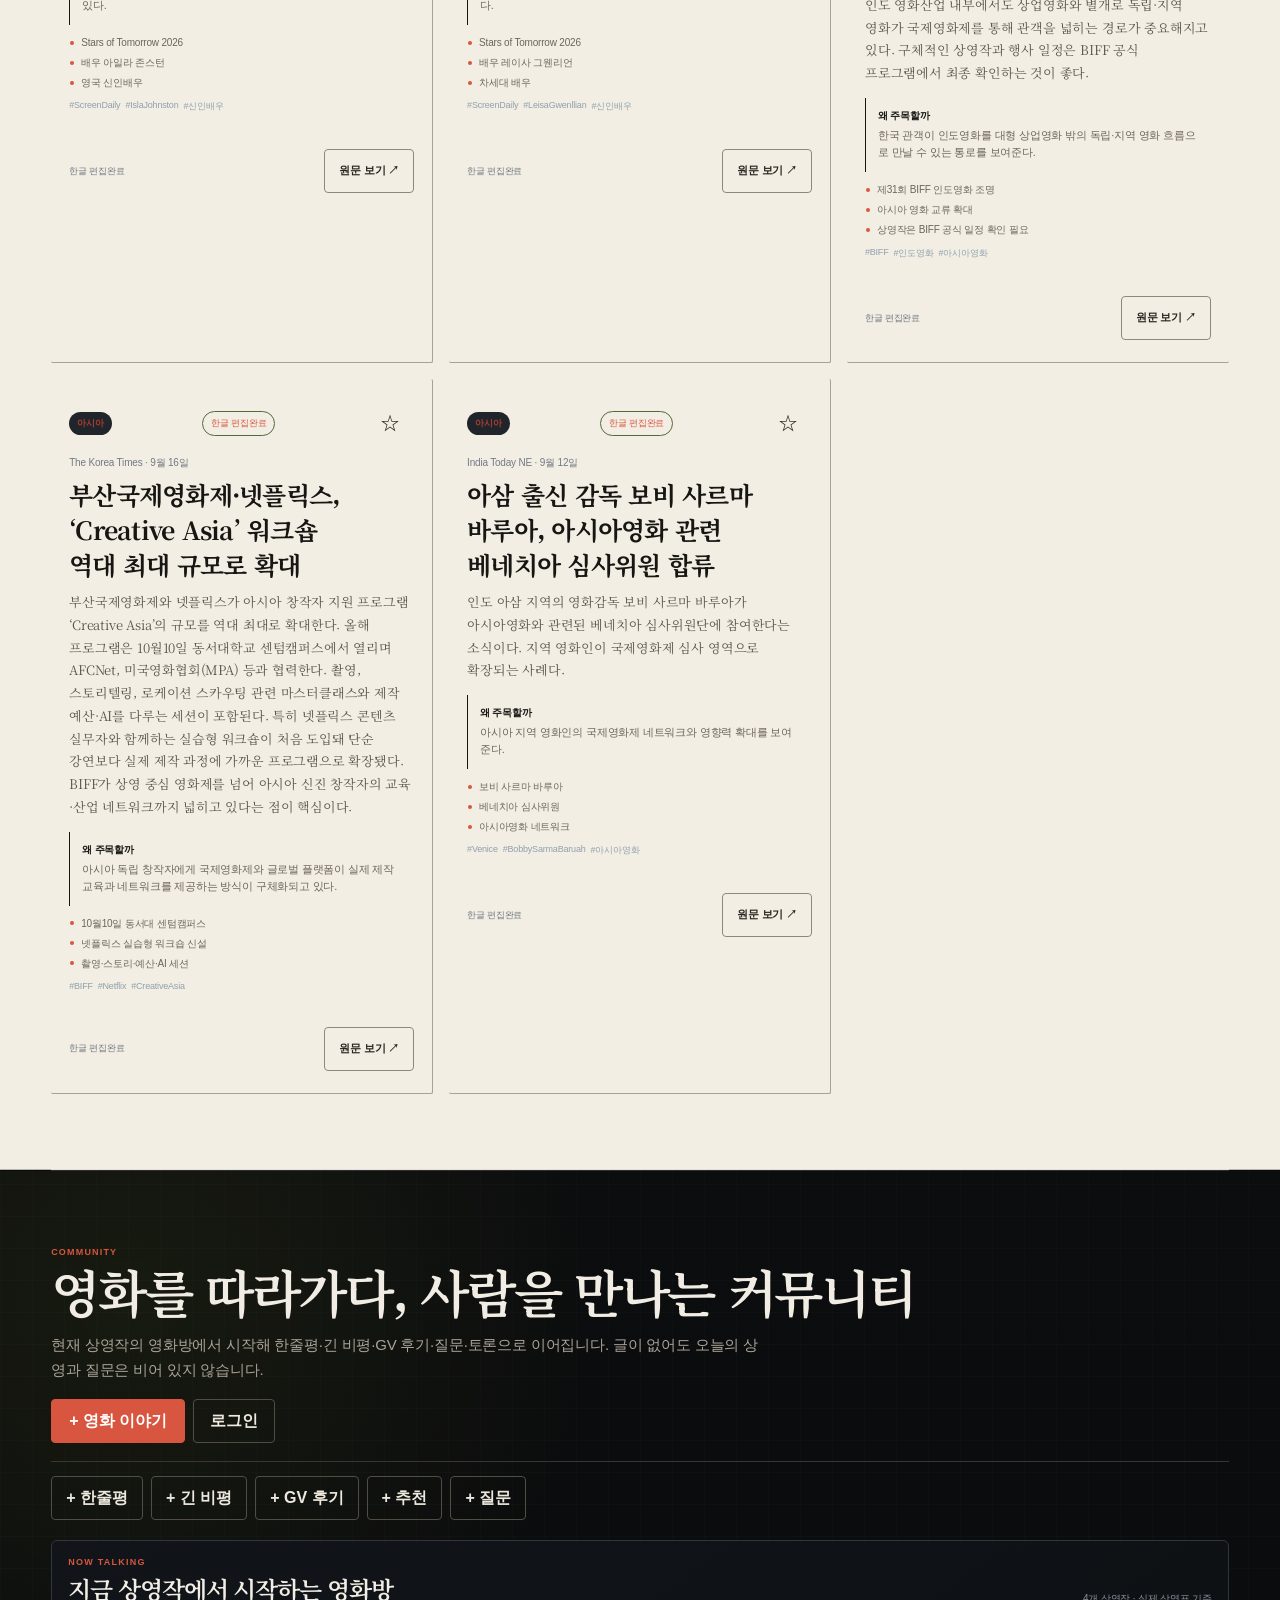
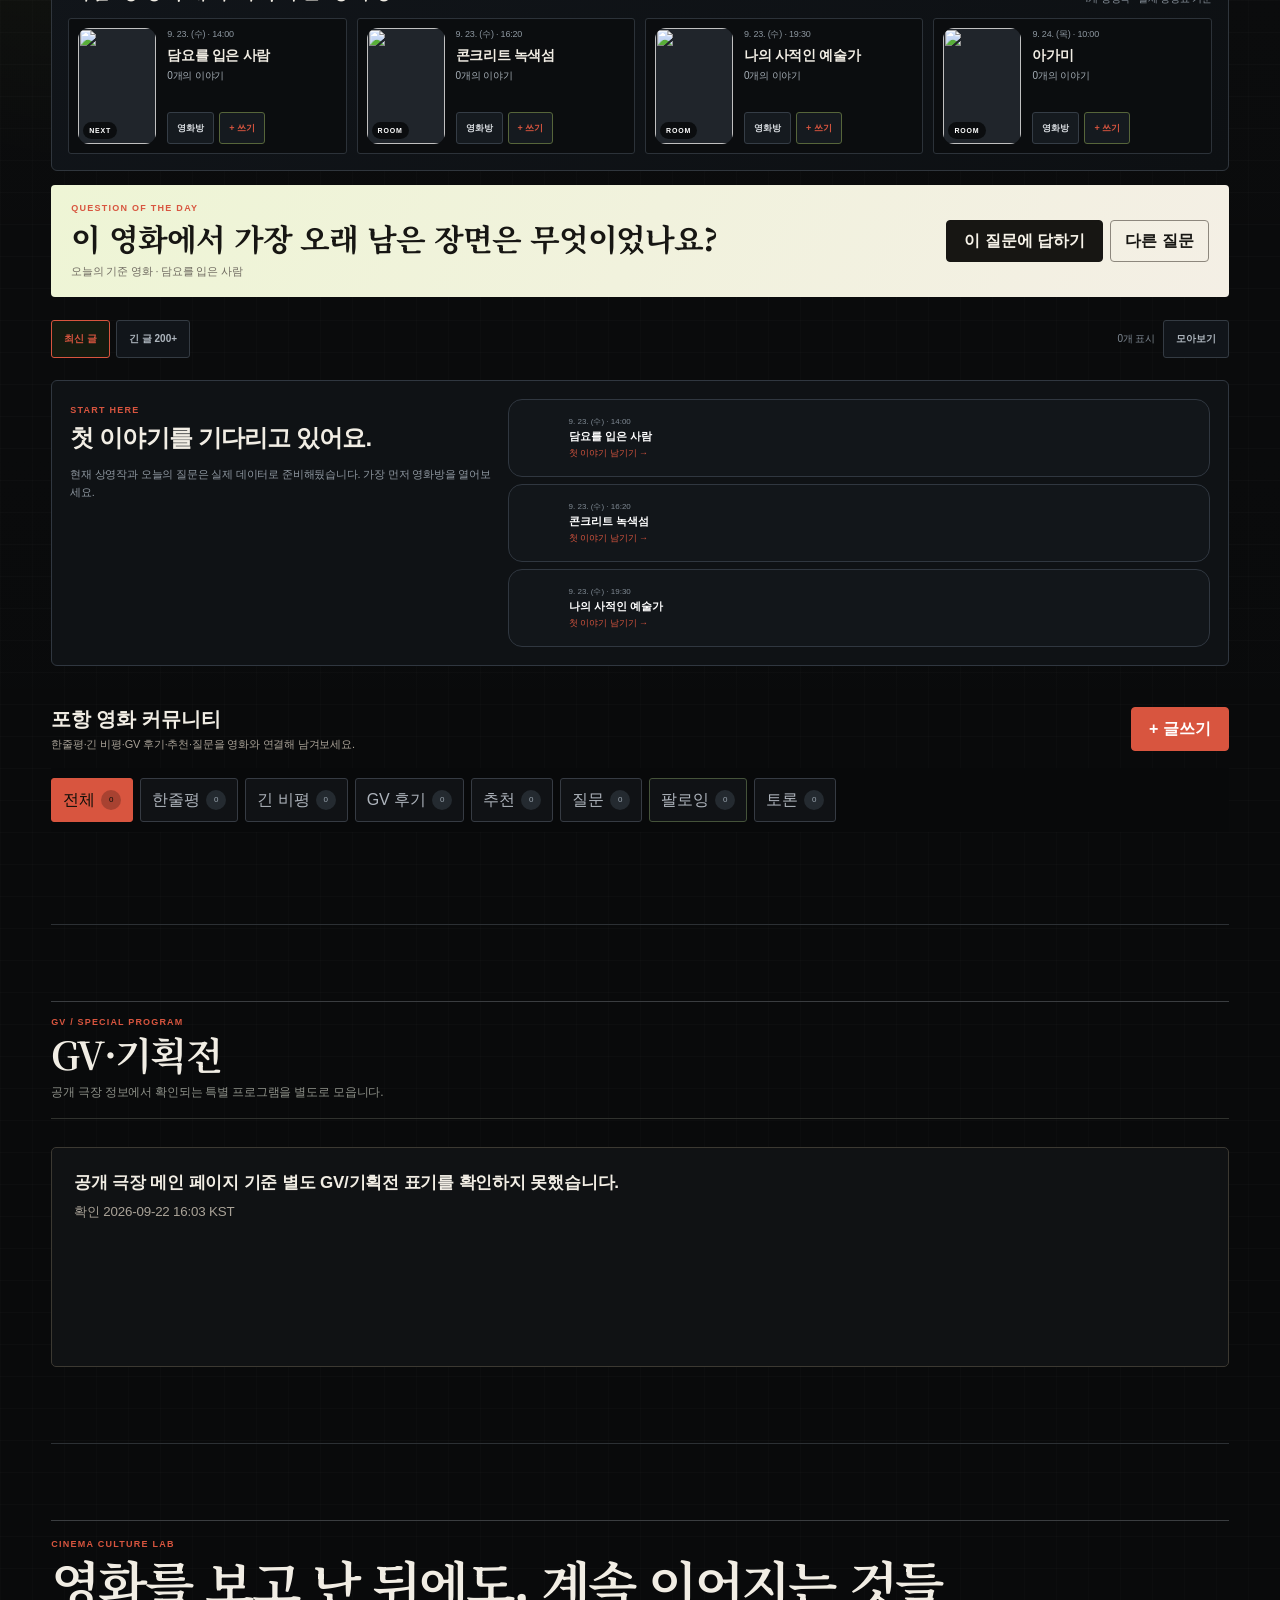
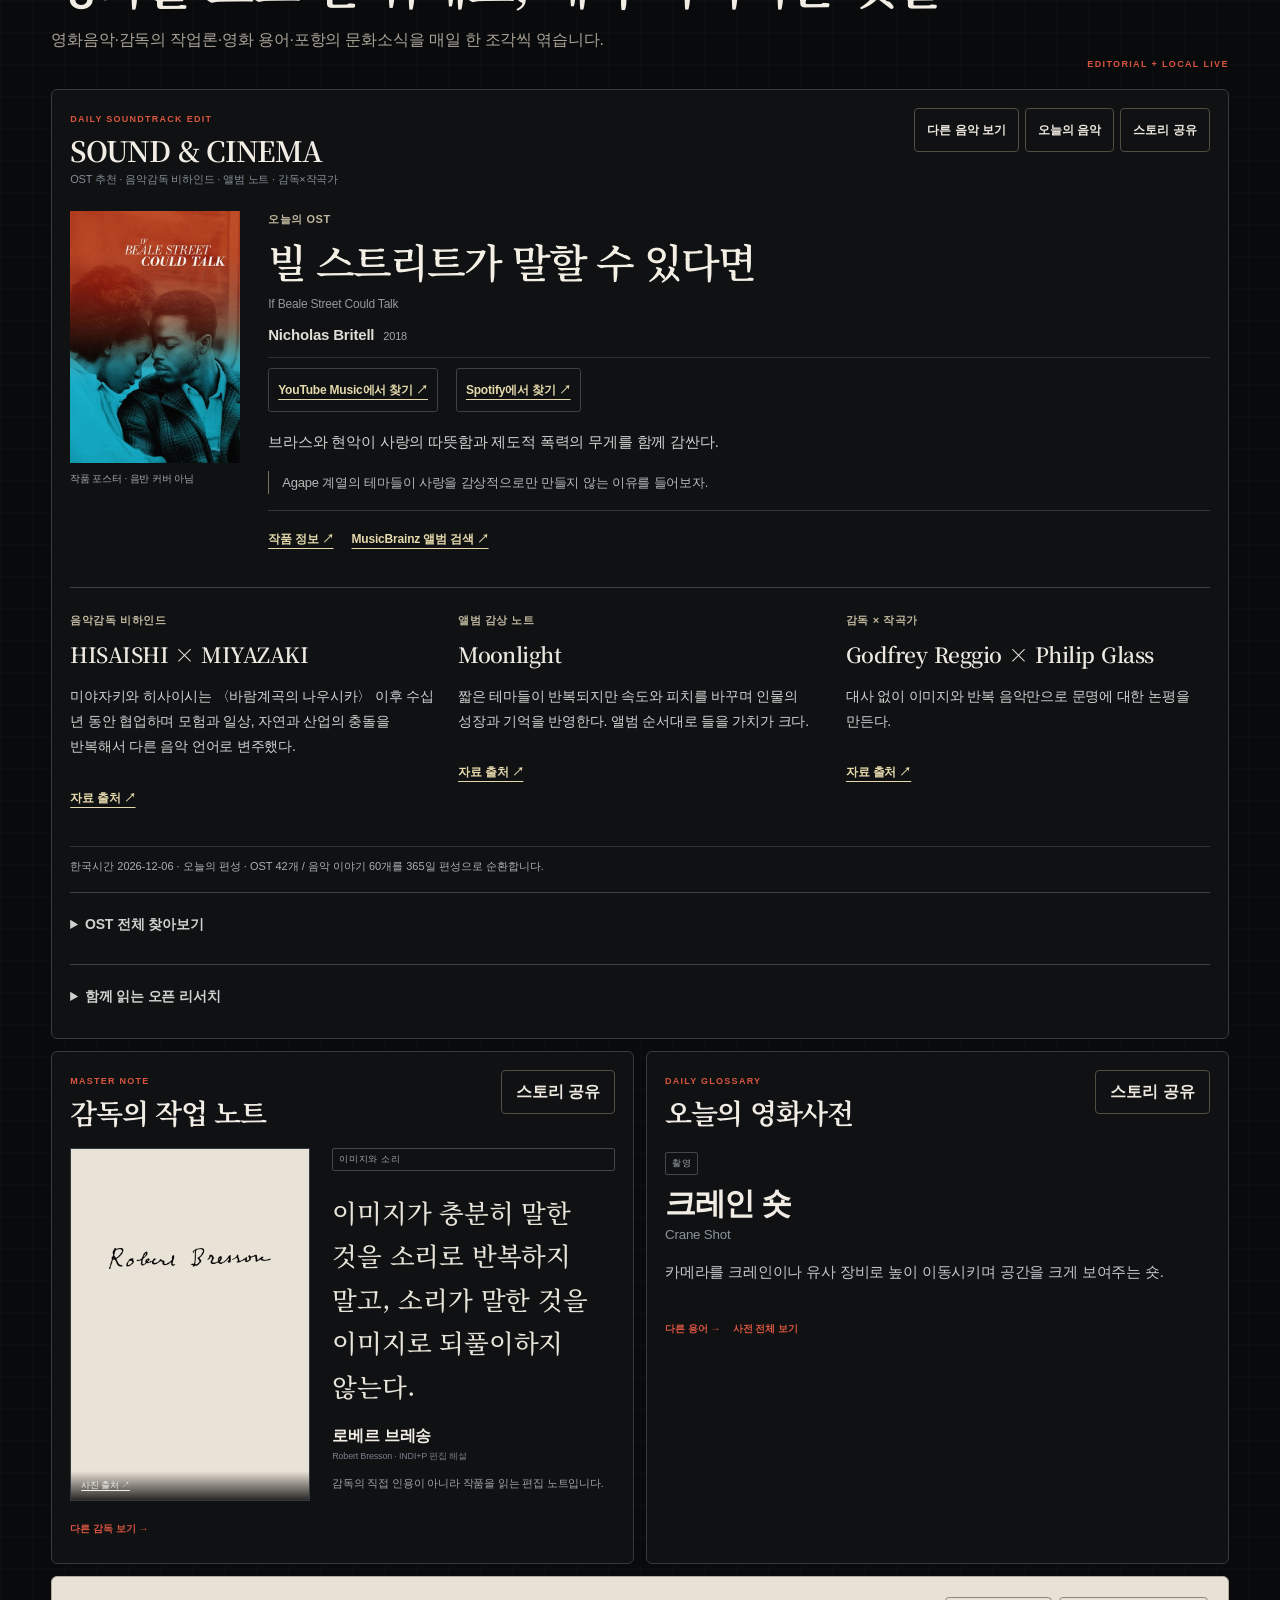
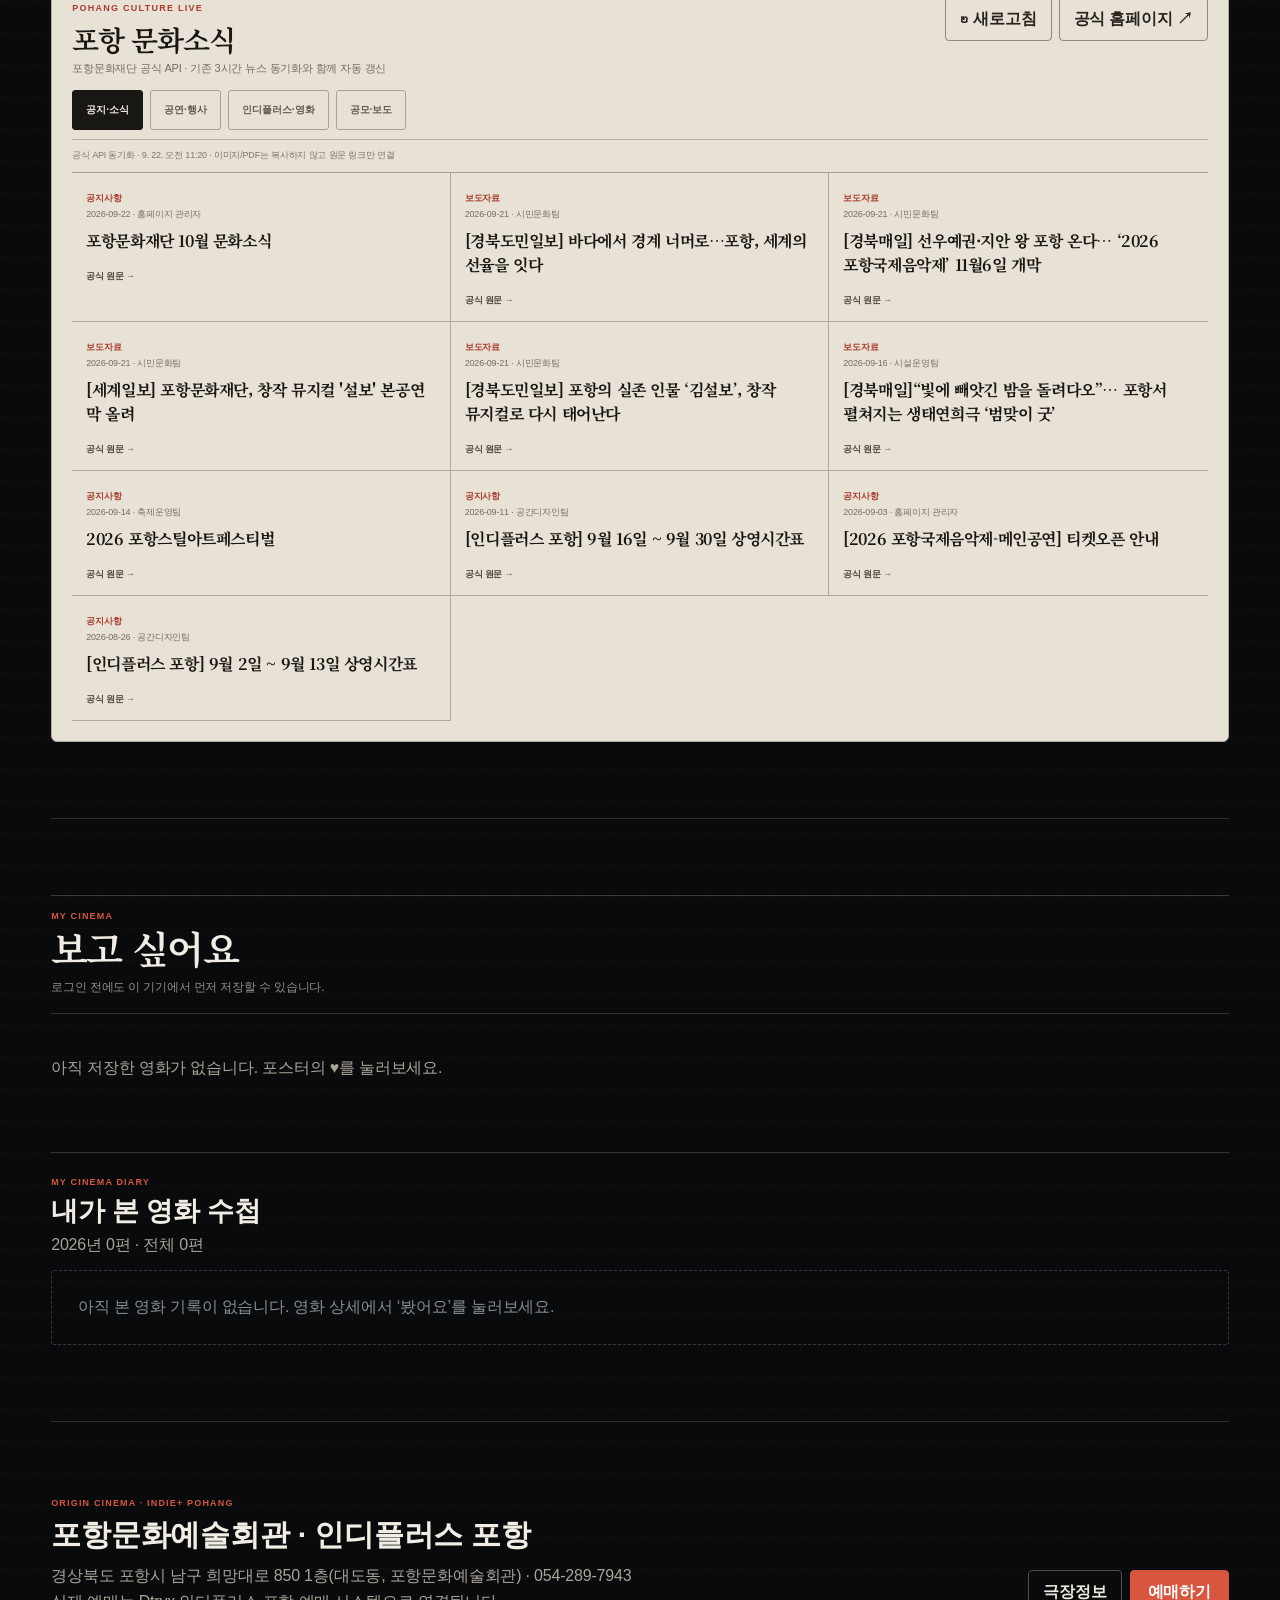
==== commit ed42b2c1: "fix(ui): improve INDIE+ mobile tab readability and focus visibility" ====
--- a/index.html
+++ b/index.html
@@ -27,6 +27,7 @@
 <link rel="stylesheet" href="./desktop-v41.css?rev=41">
 <link rel="stylesheet" href="./desktop-v42.css?rev=42">
 <link rel="stylesheet" href="./share-v43.css?rev=43">
+<link rel="stylesheet" href="./mobile-accessibility-20261104.css">
 <meta name="app-release" content="share-43">
 </head>
 <body>
--- a/mobile-accessibility-20261104.css
+++ b/mobile-accessibility-20261104.css
@@ -0,0 +1,20 @@
+/* 2026-11-04 INDIE PORT mobile usability / existing dark design preserved. */
+@media screen and (max-width:760px){
+  .mobile-nav button{
+    font-size:clamp(9px,2.55vw,11px)!important;
+    line-height:1.25!important;
+    min-height:44px!important;
+    -webkit-tap-highlight-color:transparent;
+  }
+  .mobile-nav button span{font-size:17px!important;margin-bottom:3px!important}
+  .mobile-nav button:focus-visible{outline:2px solid #d8ff43;outline-offset:-3px}
+  .search-box,.sheet,.share-sheet{max-width:100%;min-width:0}
+  .sheet .synopsis,.sheet .lead,.search-results{overflow-wrap:anywhere}
+  .hero-copy,.hero-copy h1{min-width:0;max-width:100%}
+  .hero-copy h1{overflow-wrap:anywhere;word-break:keep-all}
+  #home{padding-bottom:calc(62px + env(safe-area-inset-bottom))}
+}
+@media(prefers-reduced-motion:reduce){
+  html{scroll-behavior:auto}
+  .poster-card,.session,.news-card{transition:none!important;animation:none!important}
+}
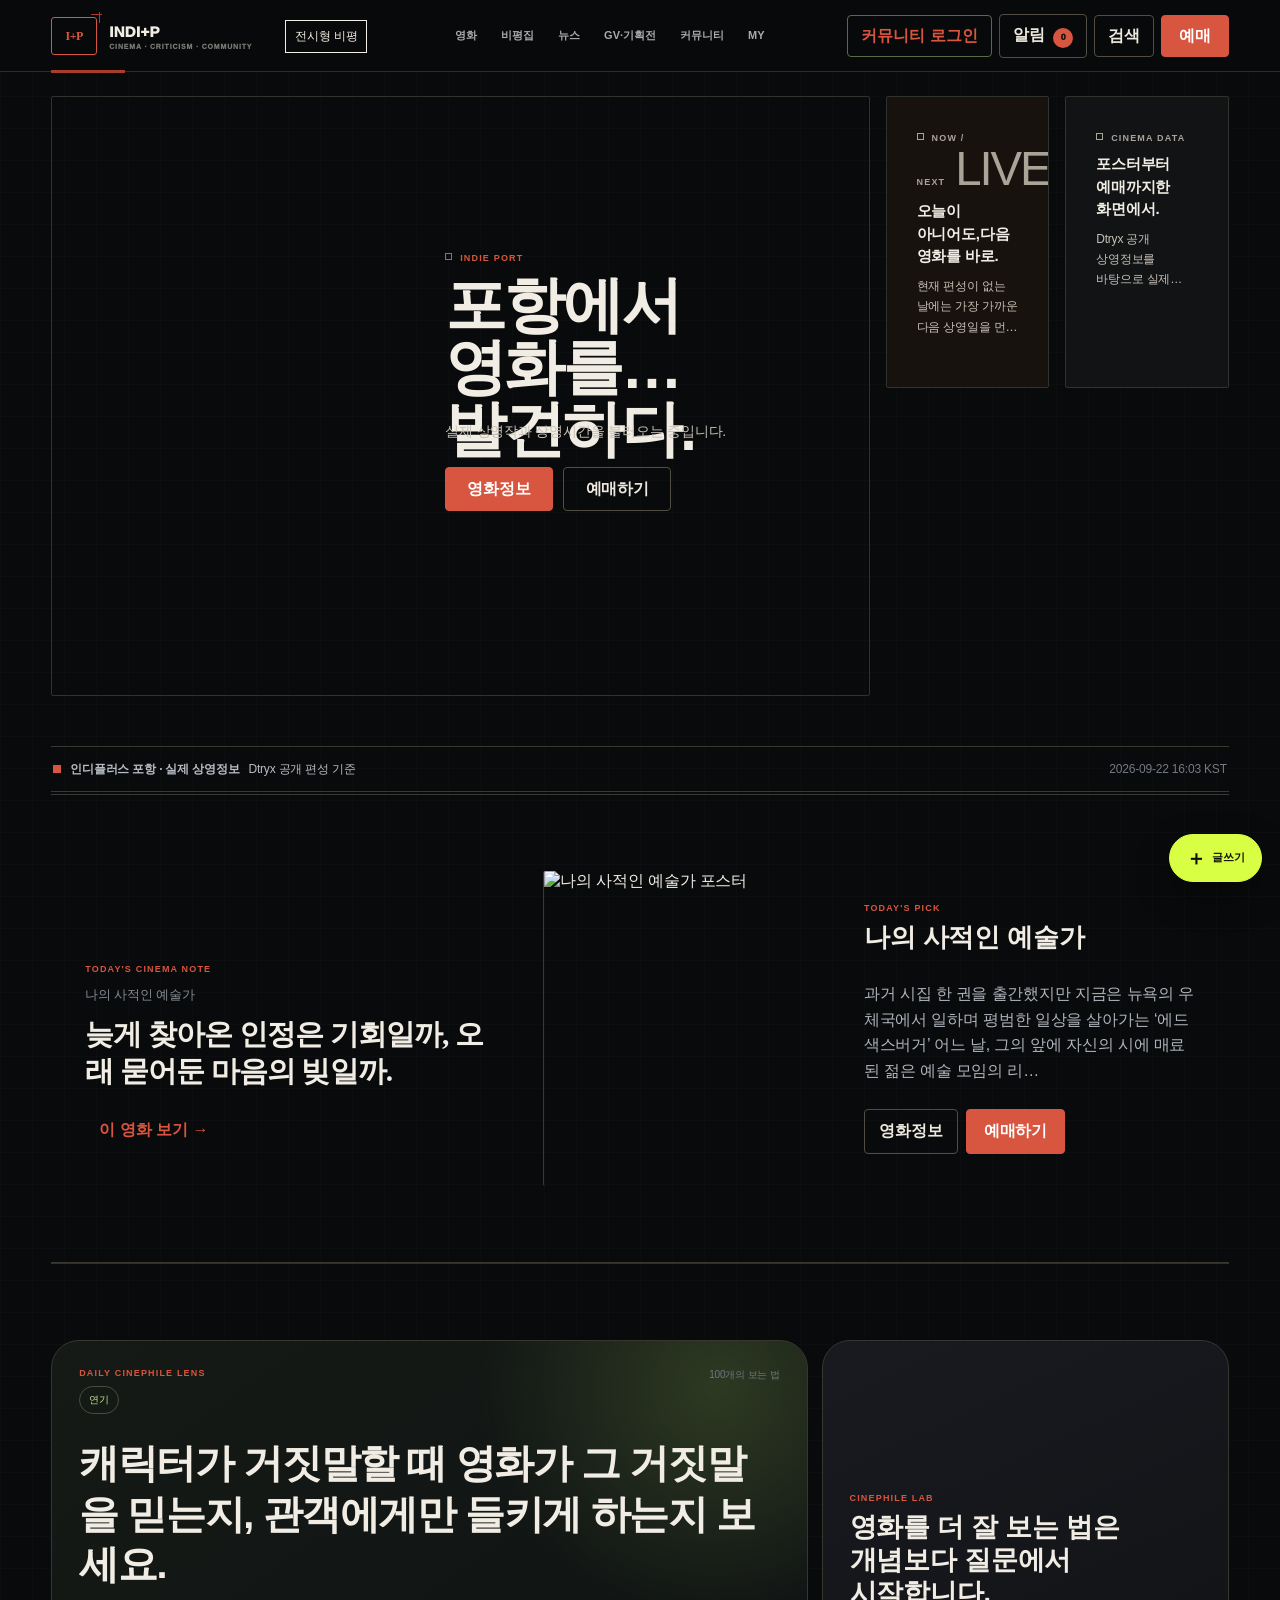
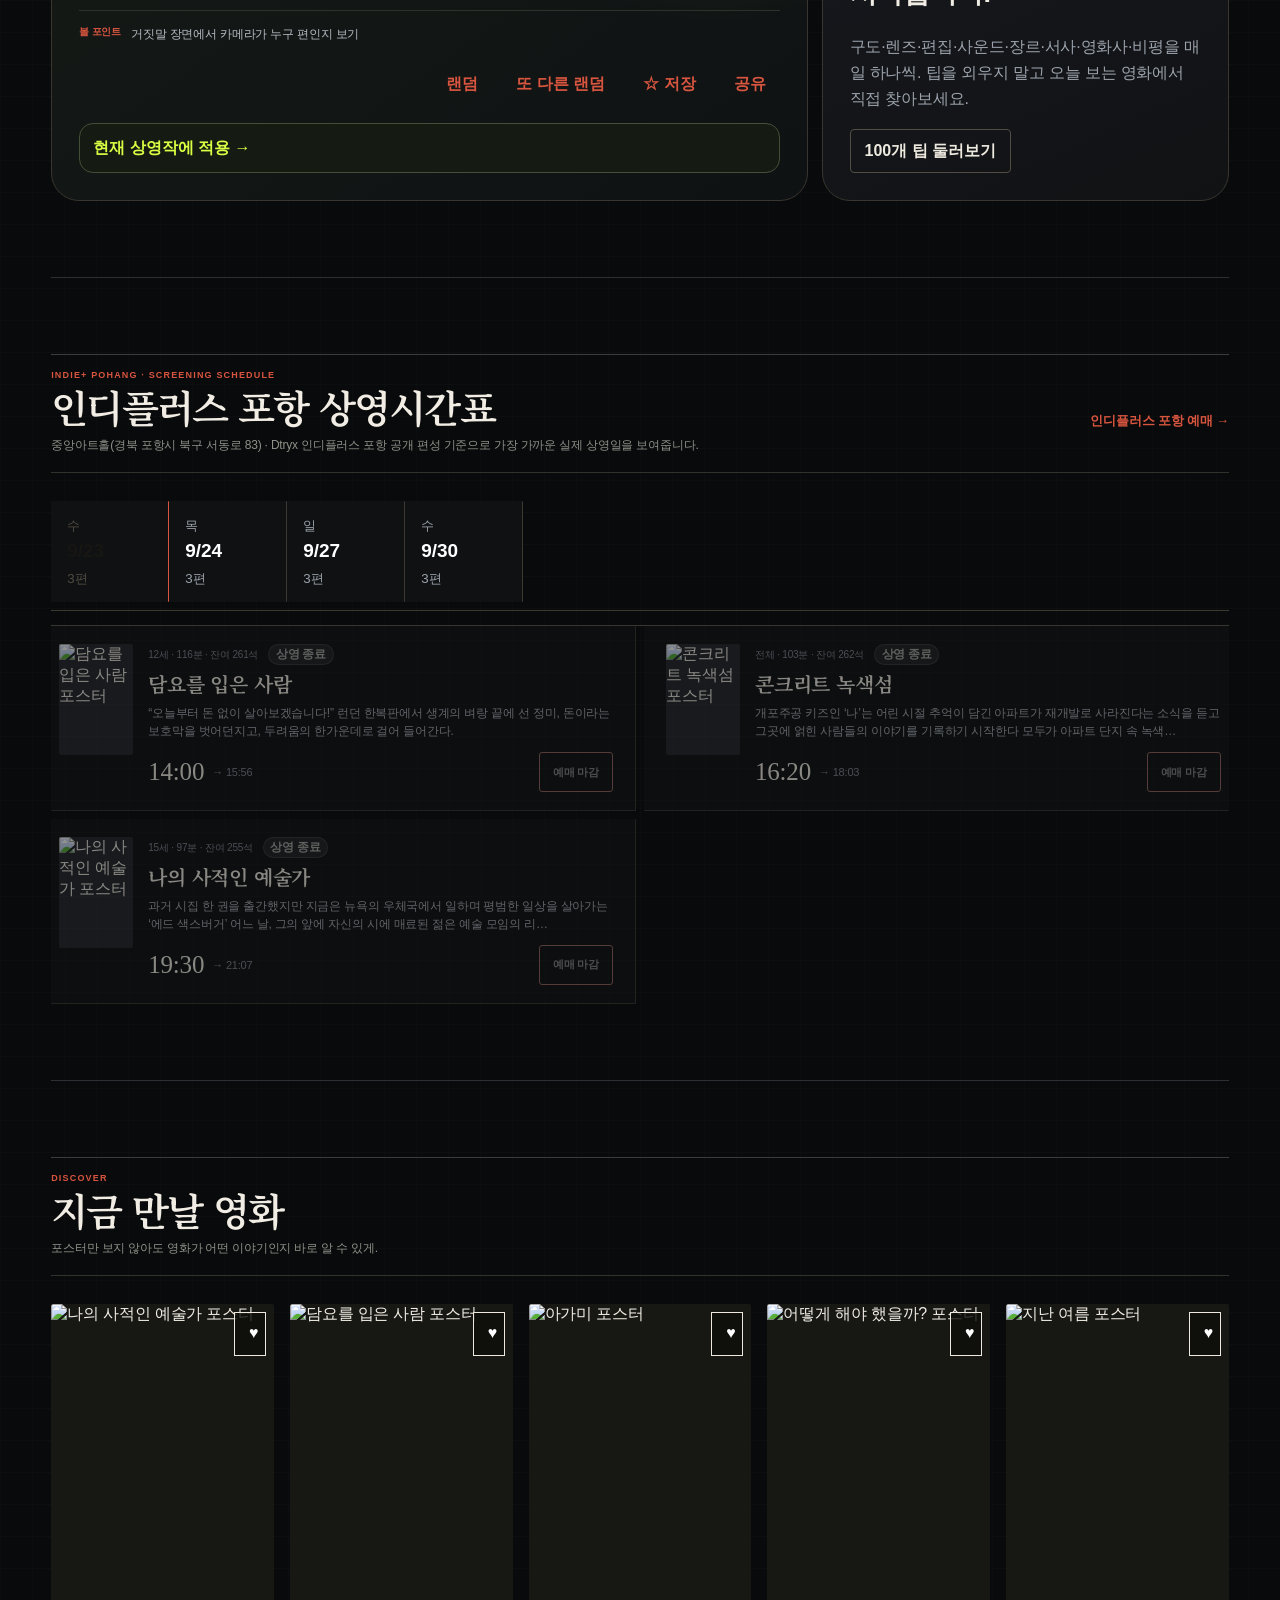
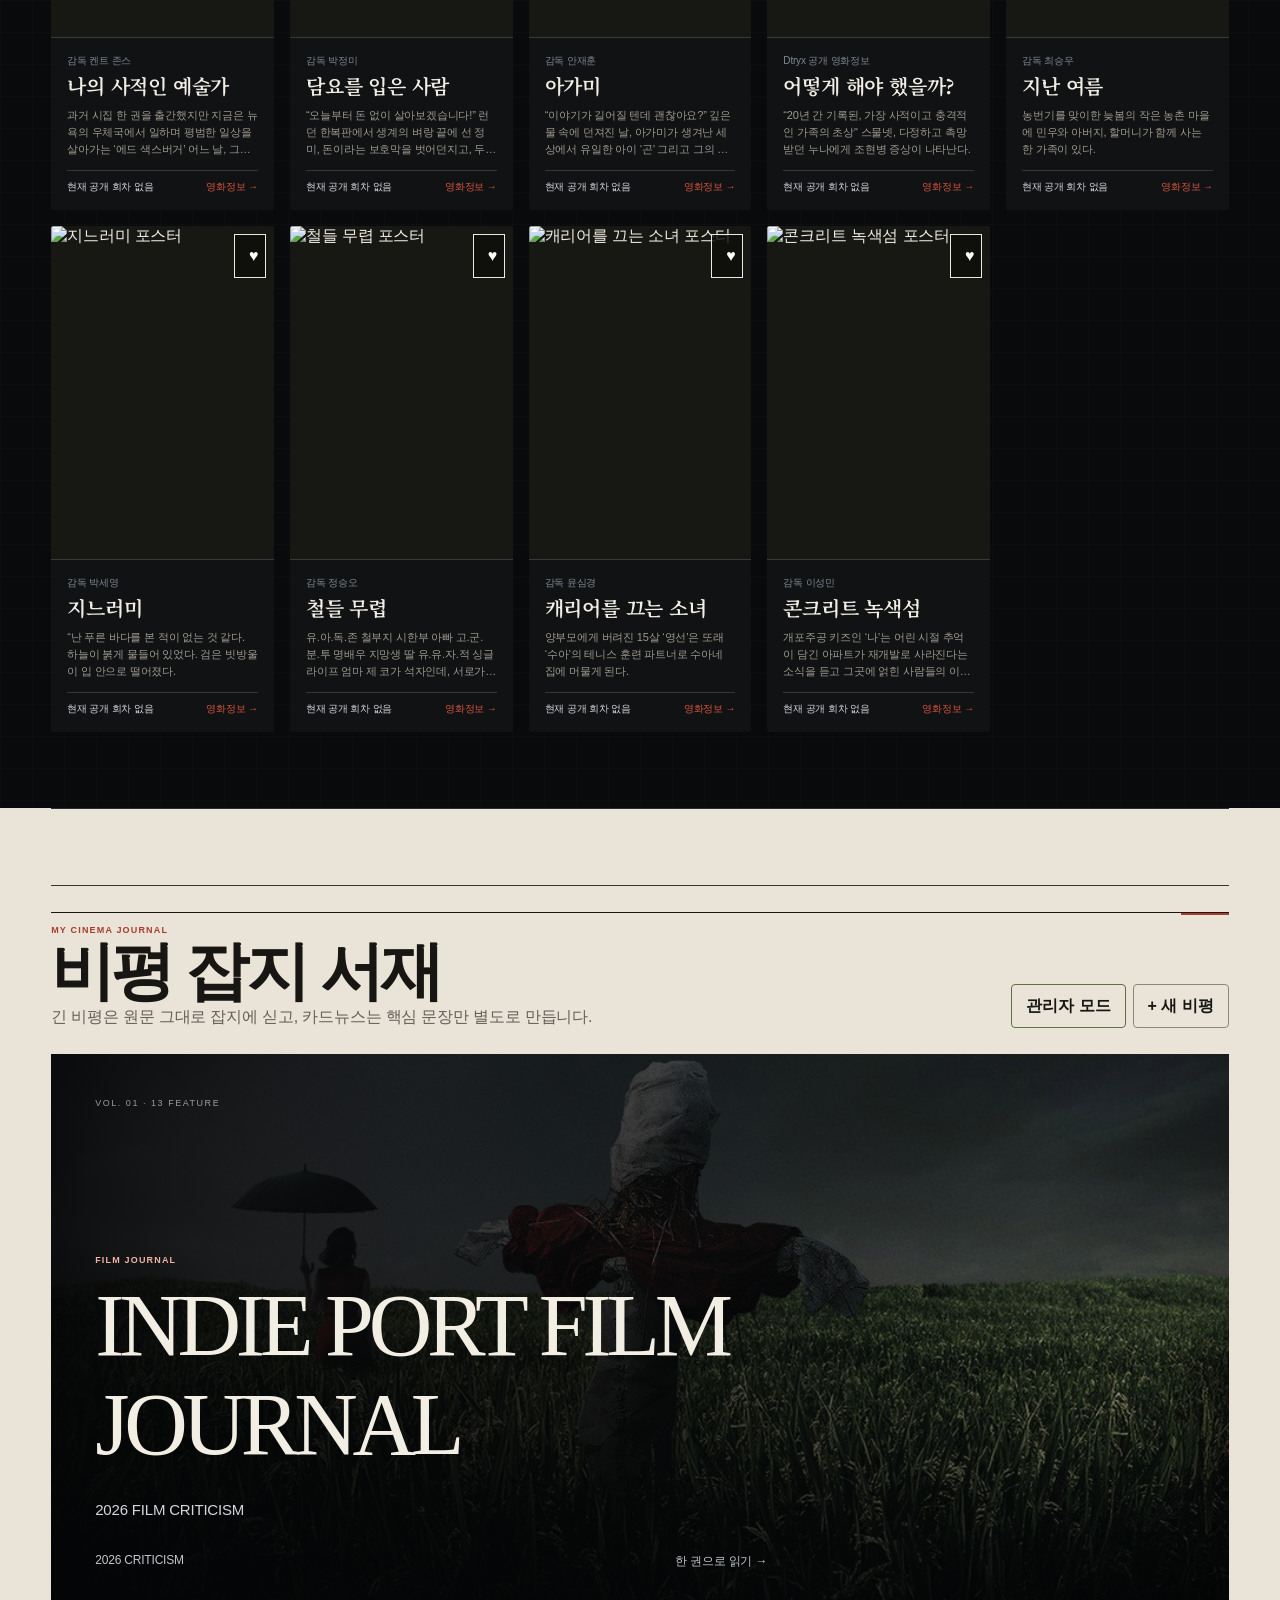
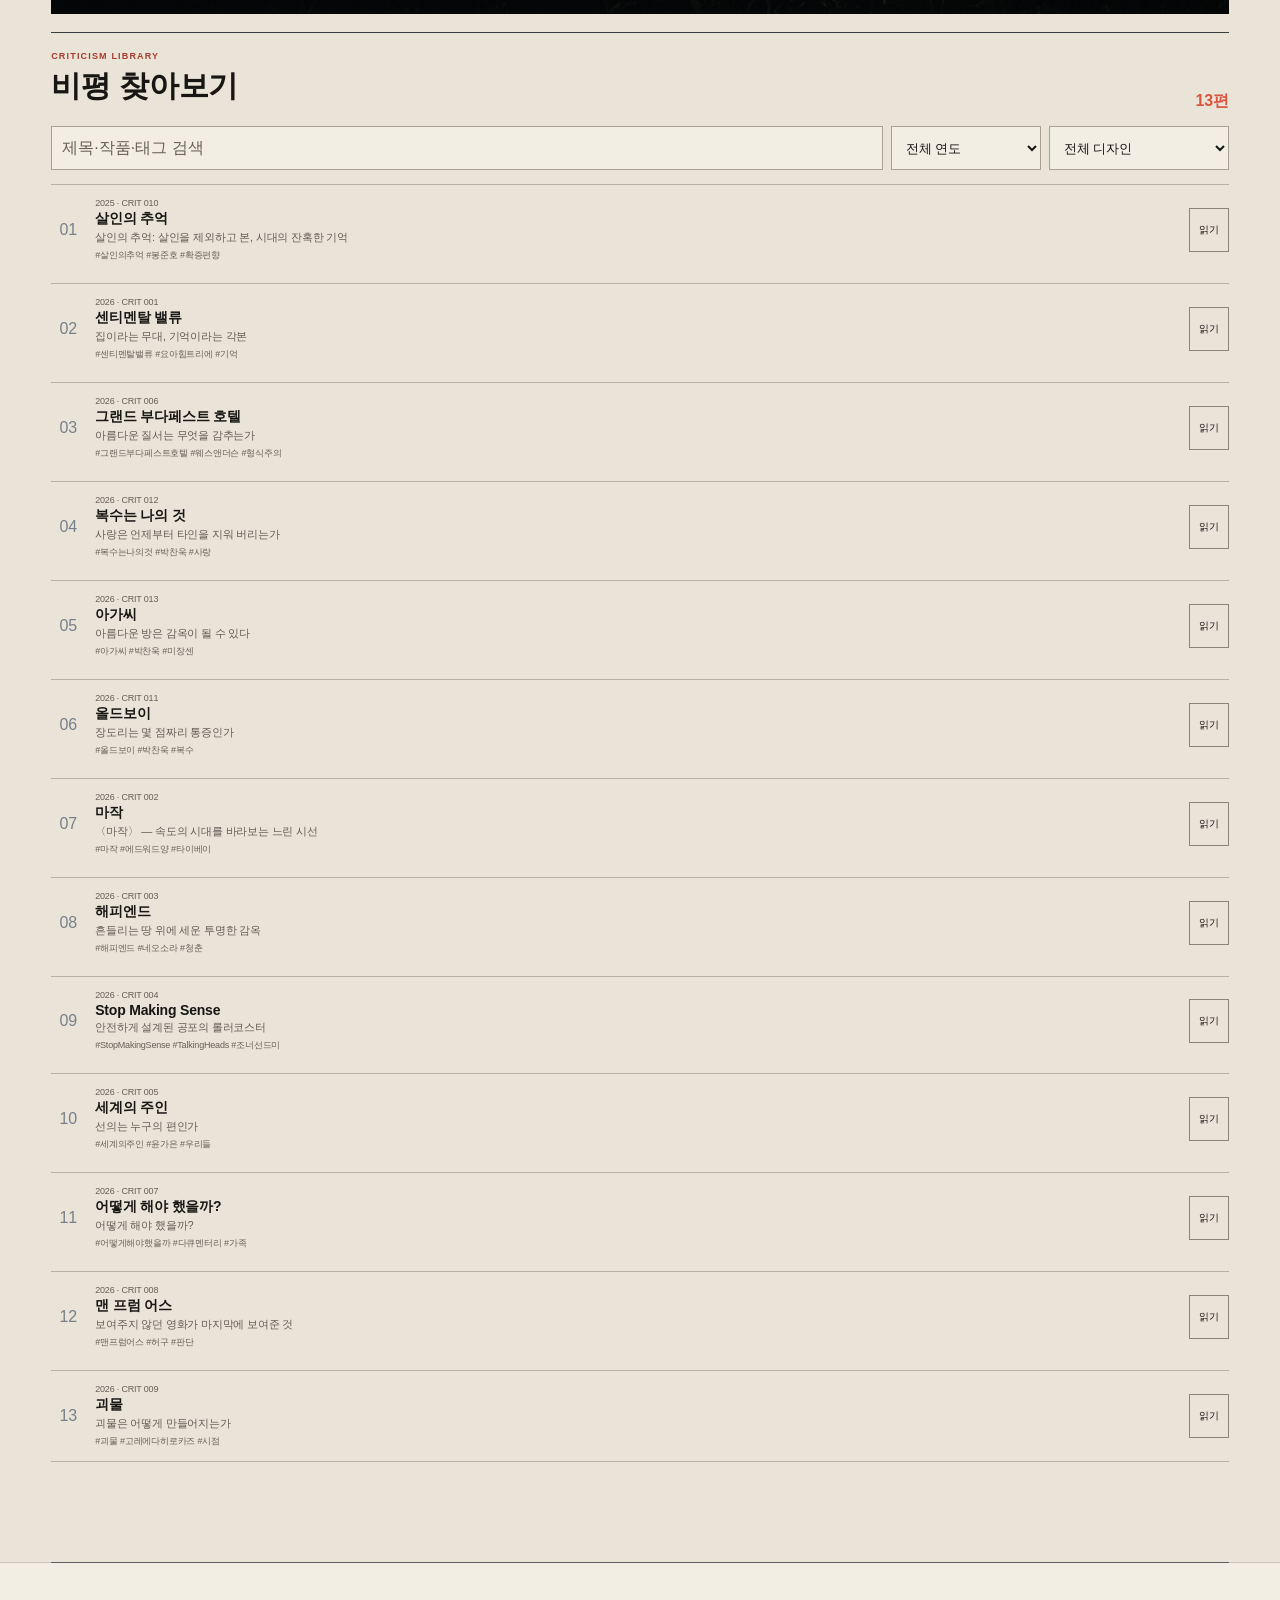
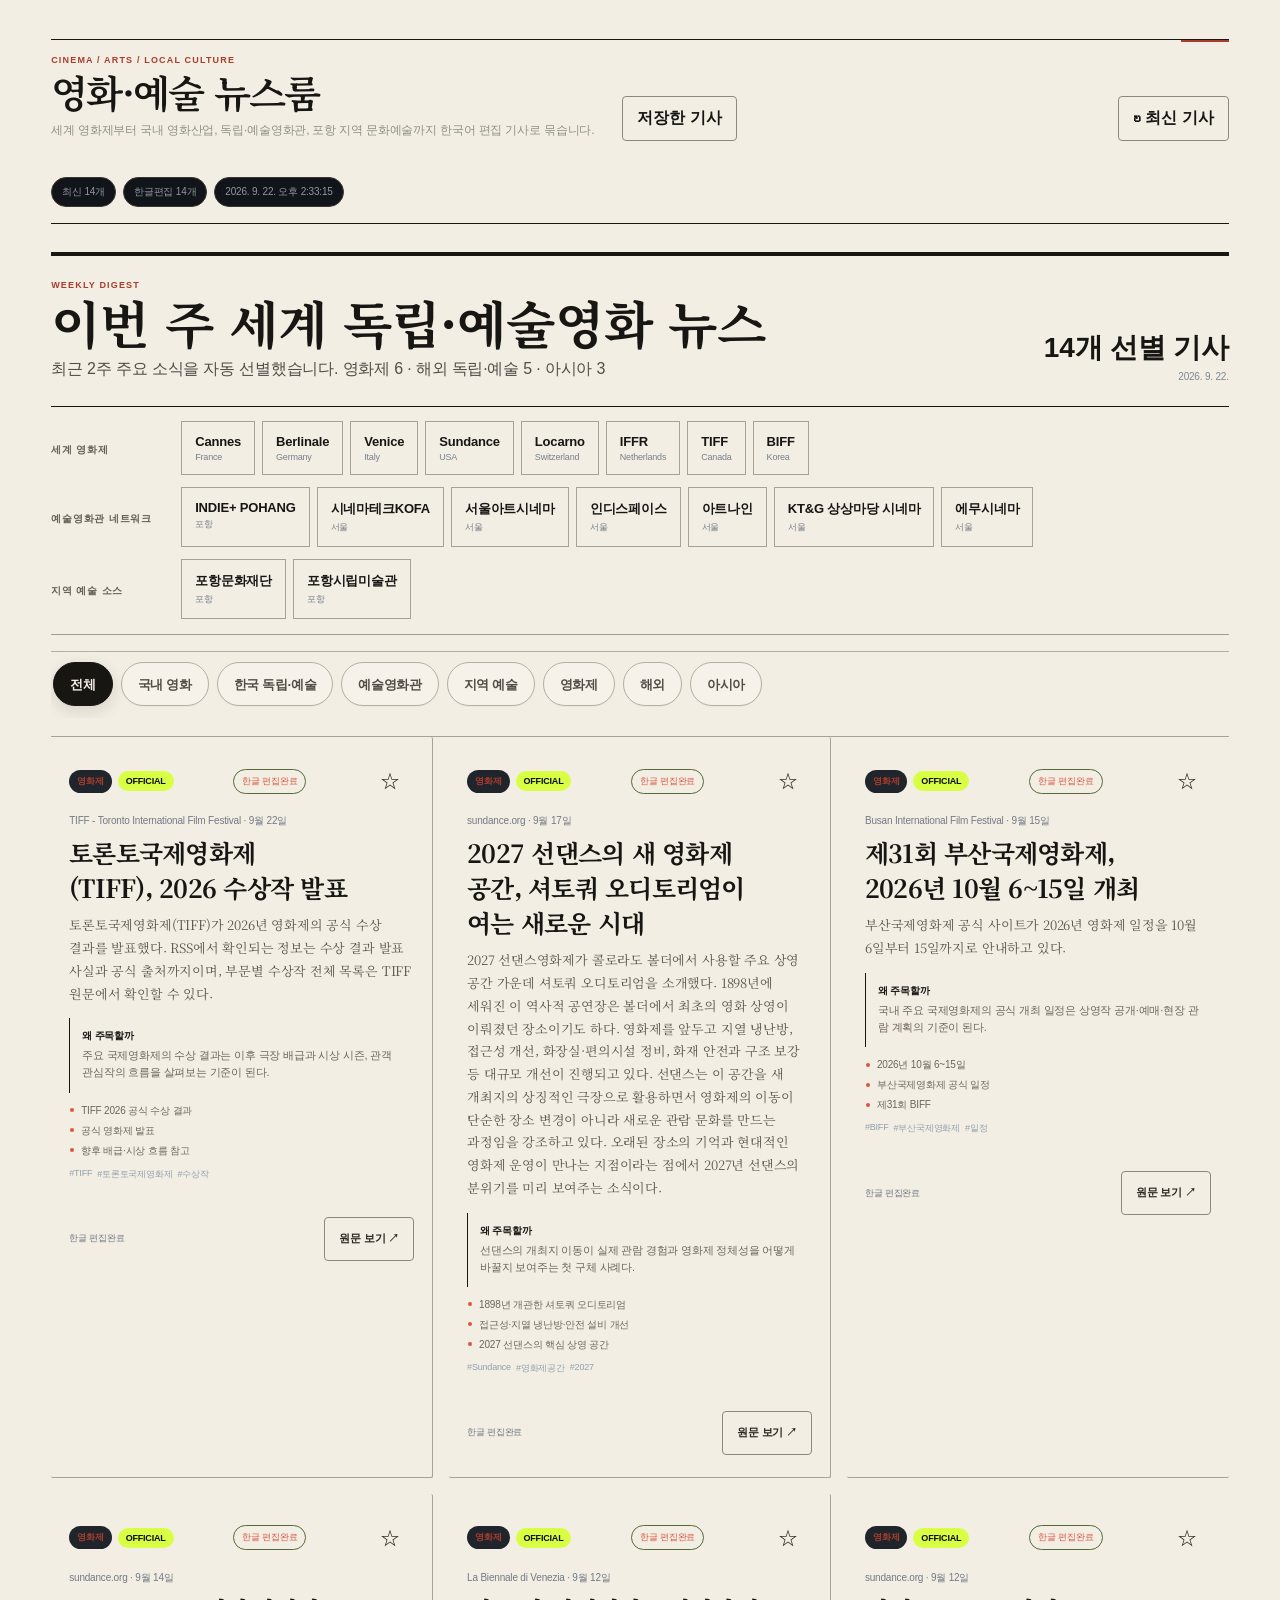
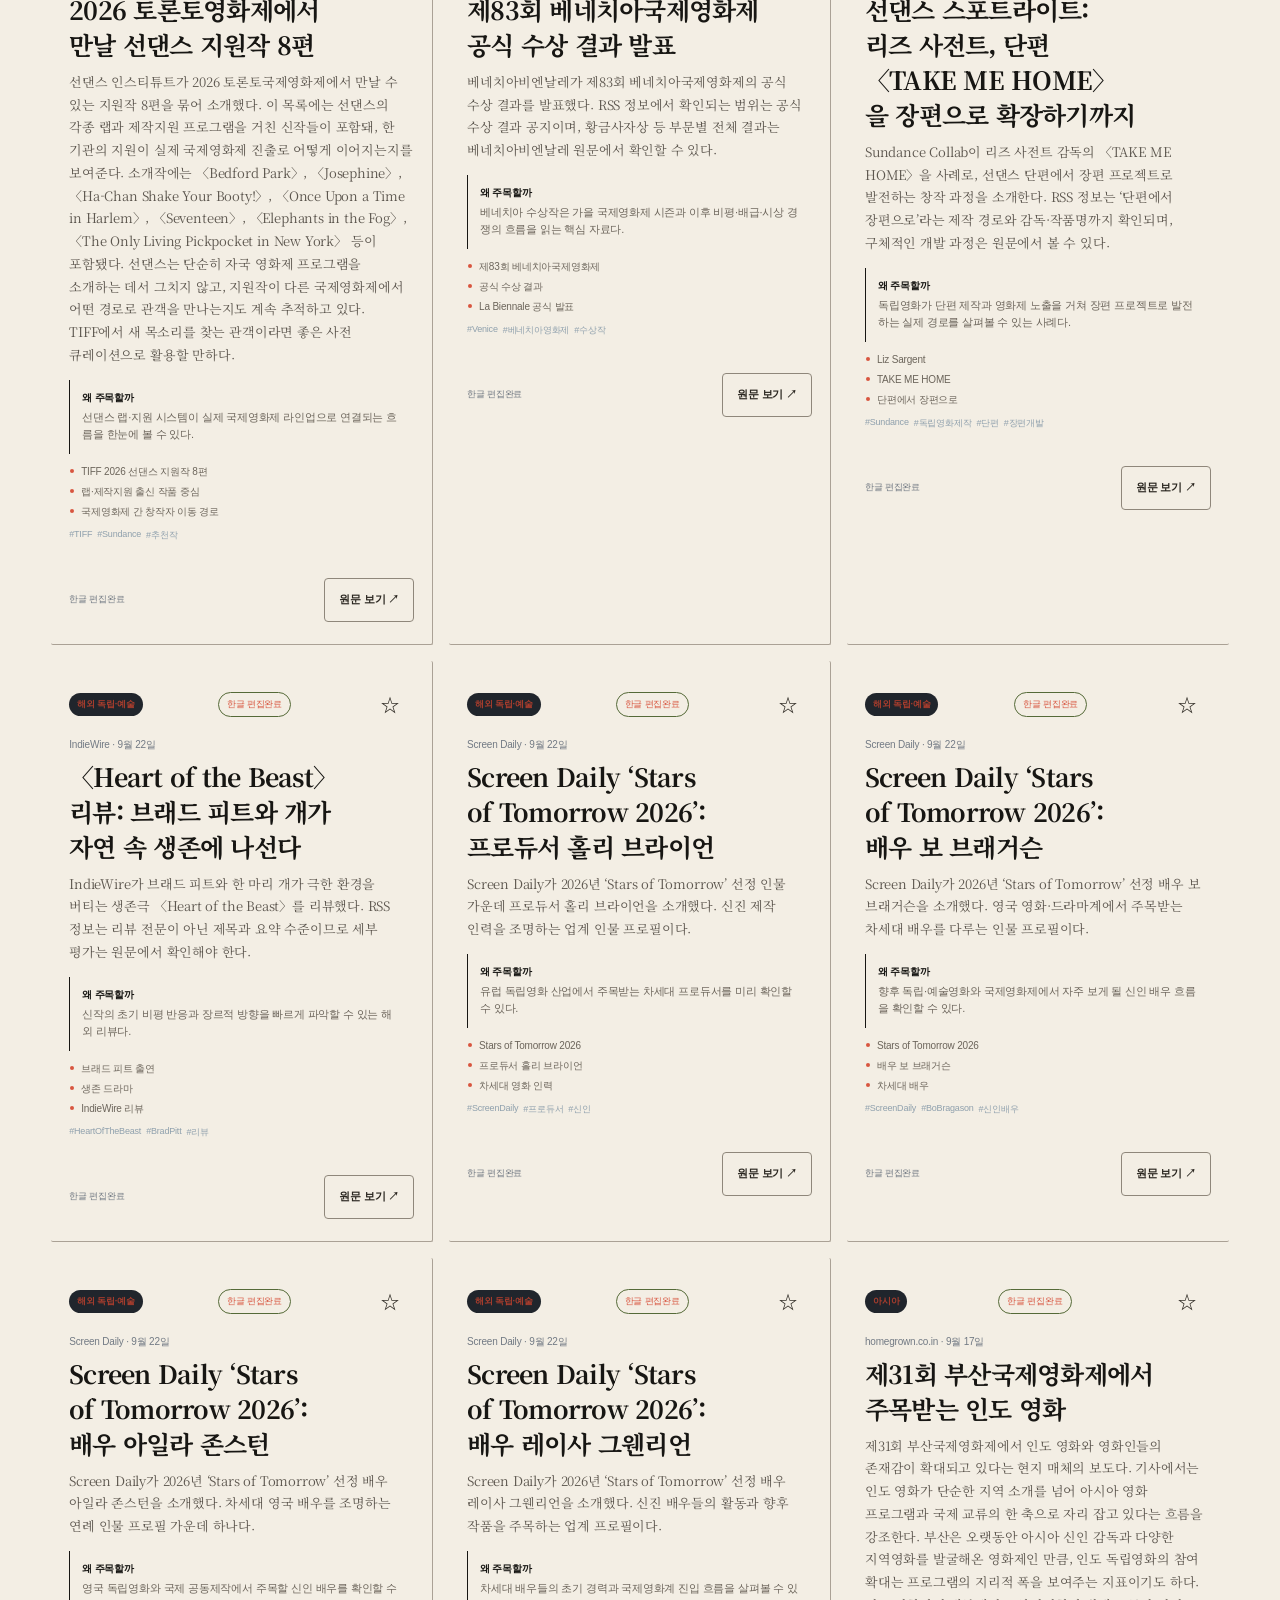
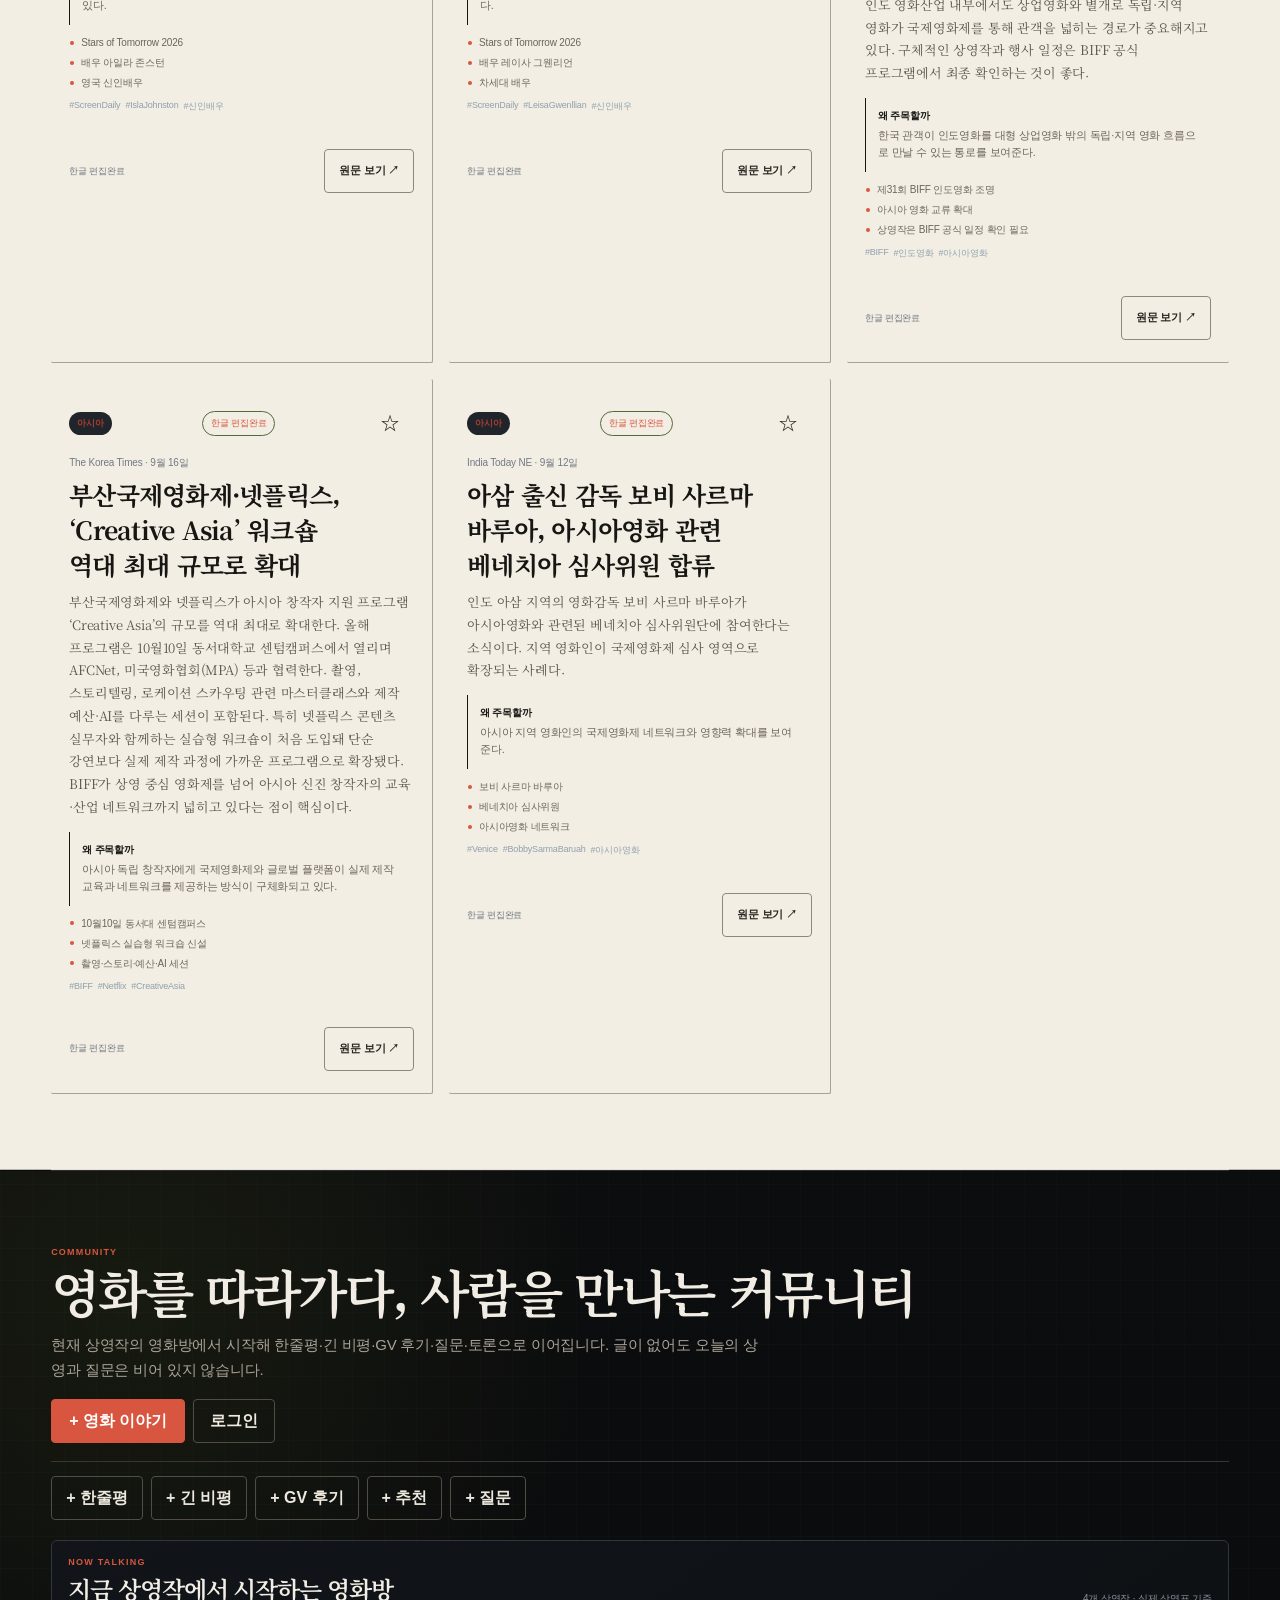
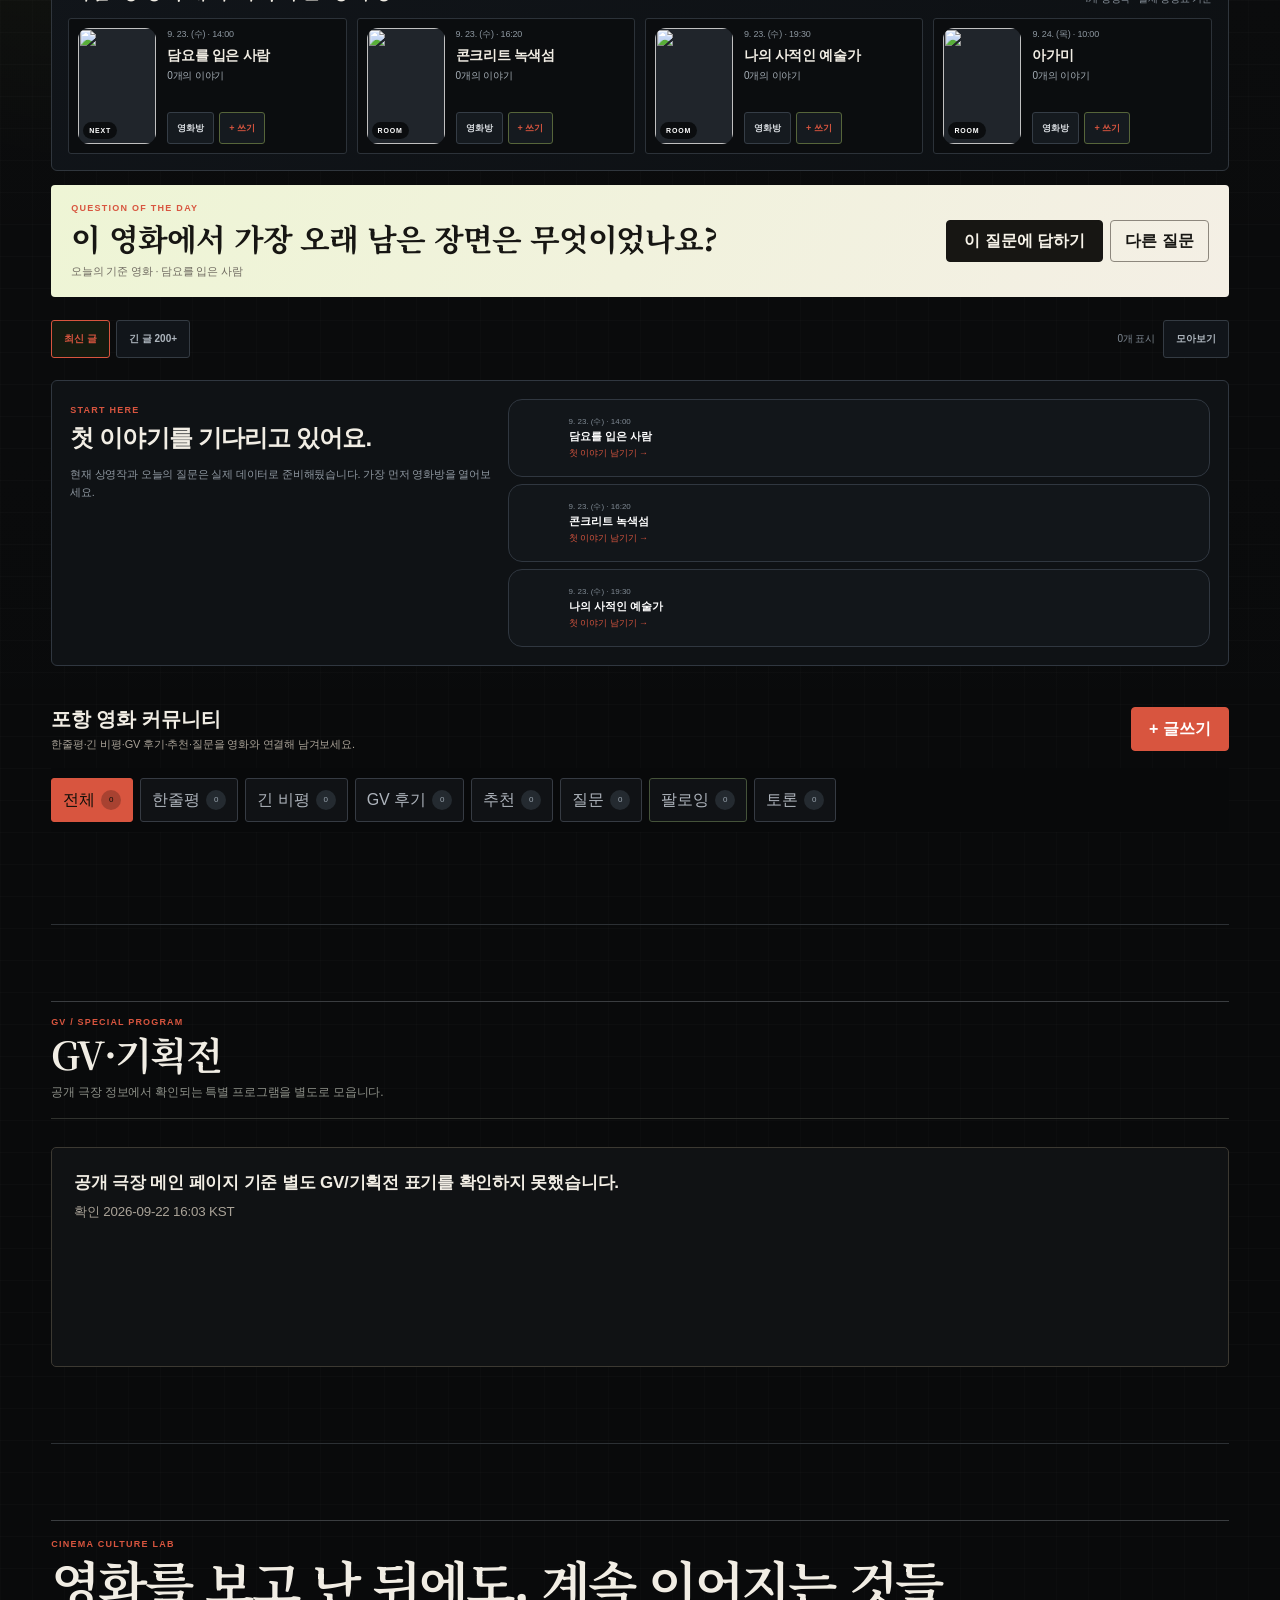
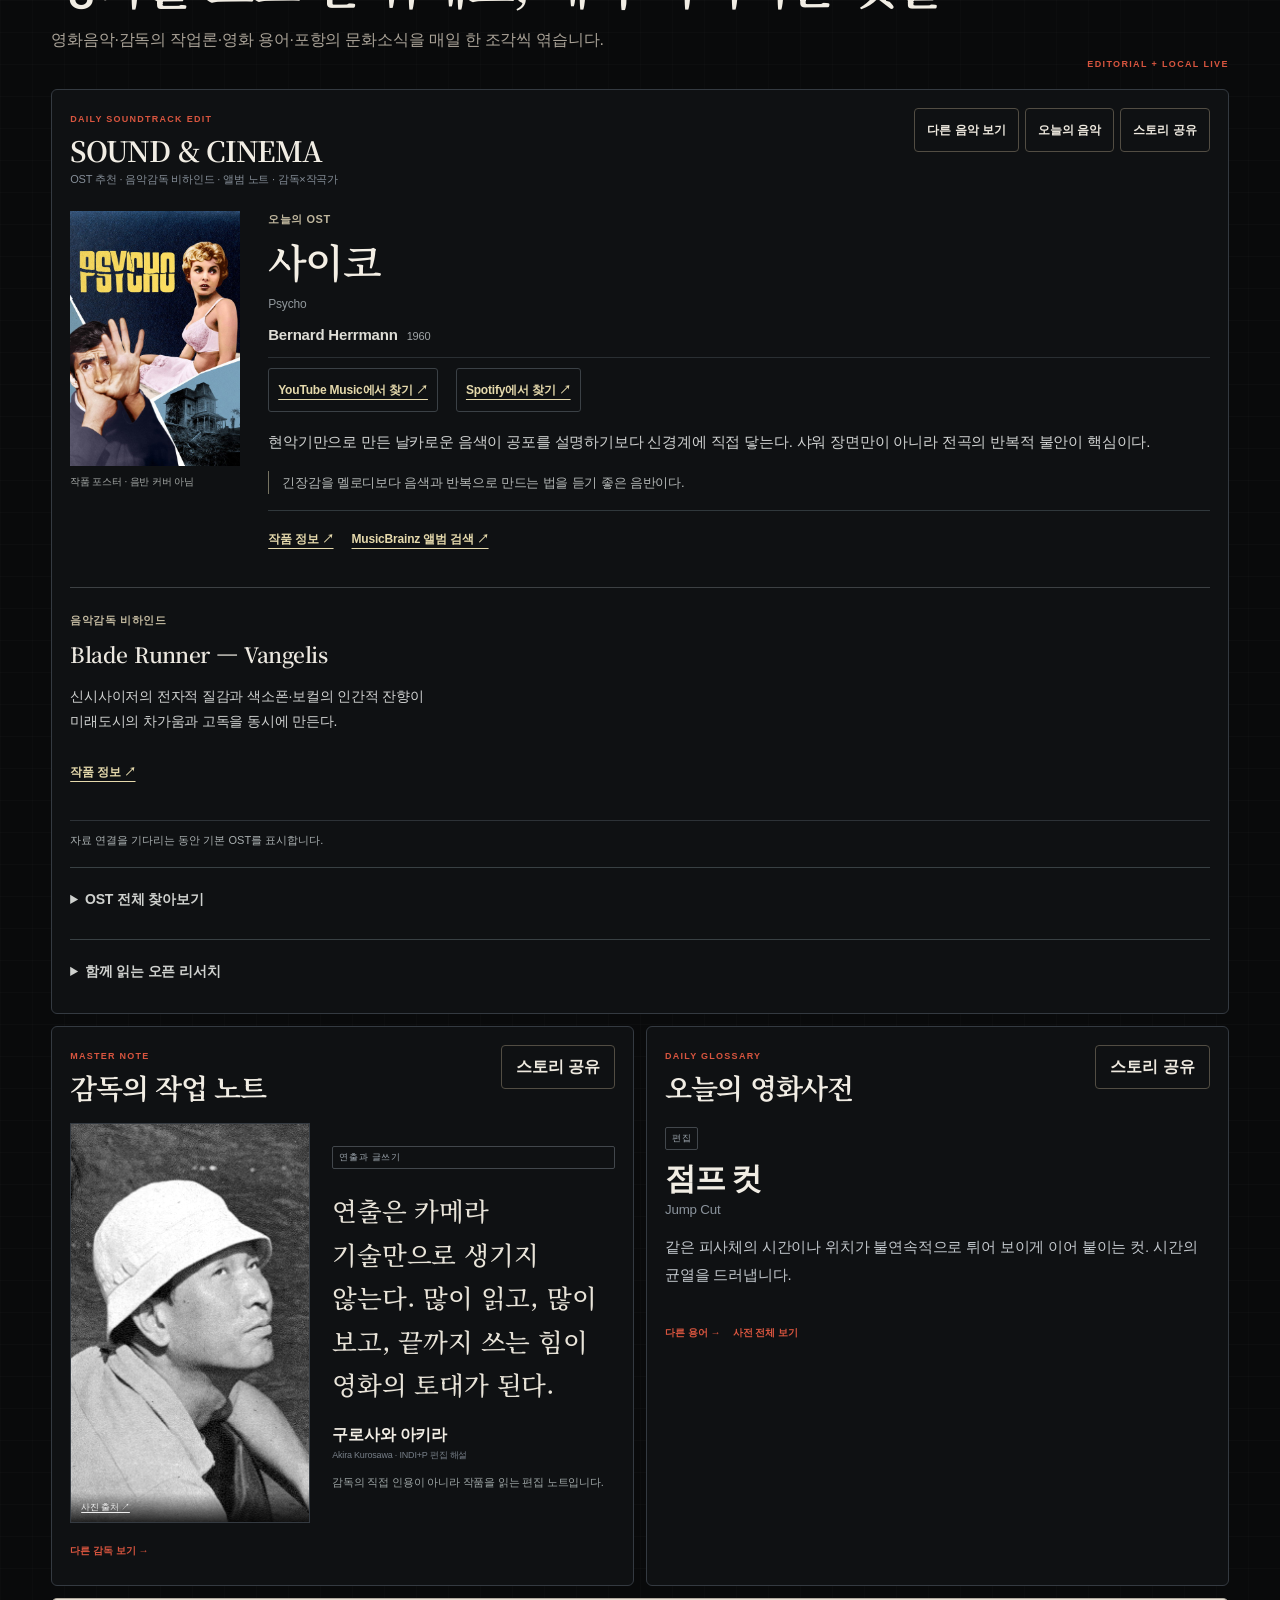
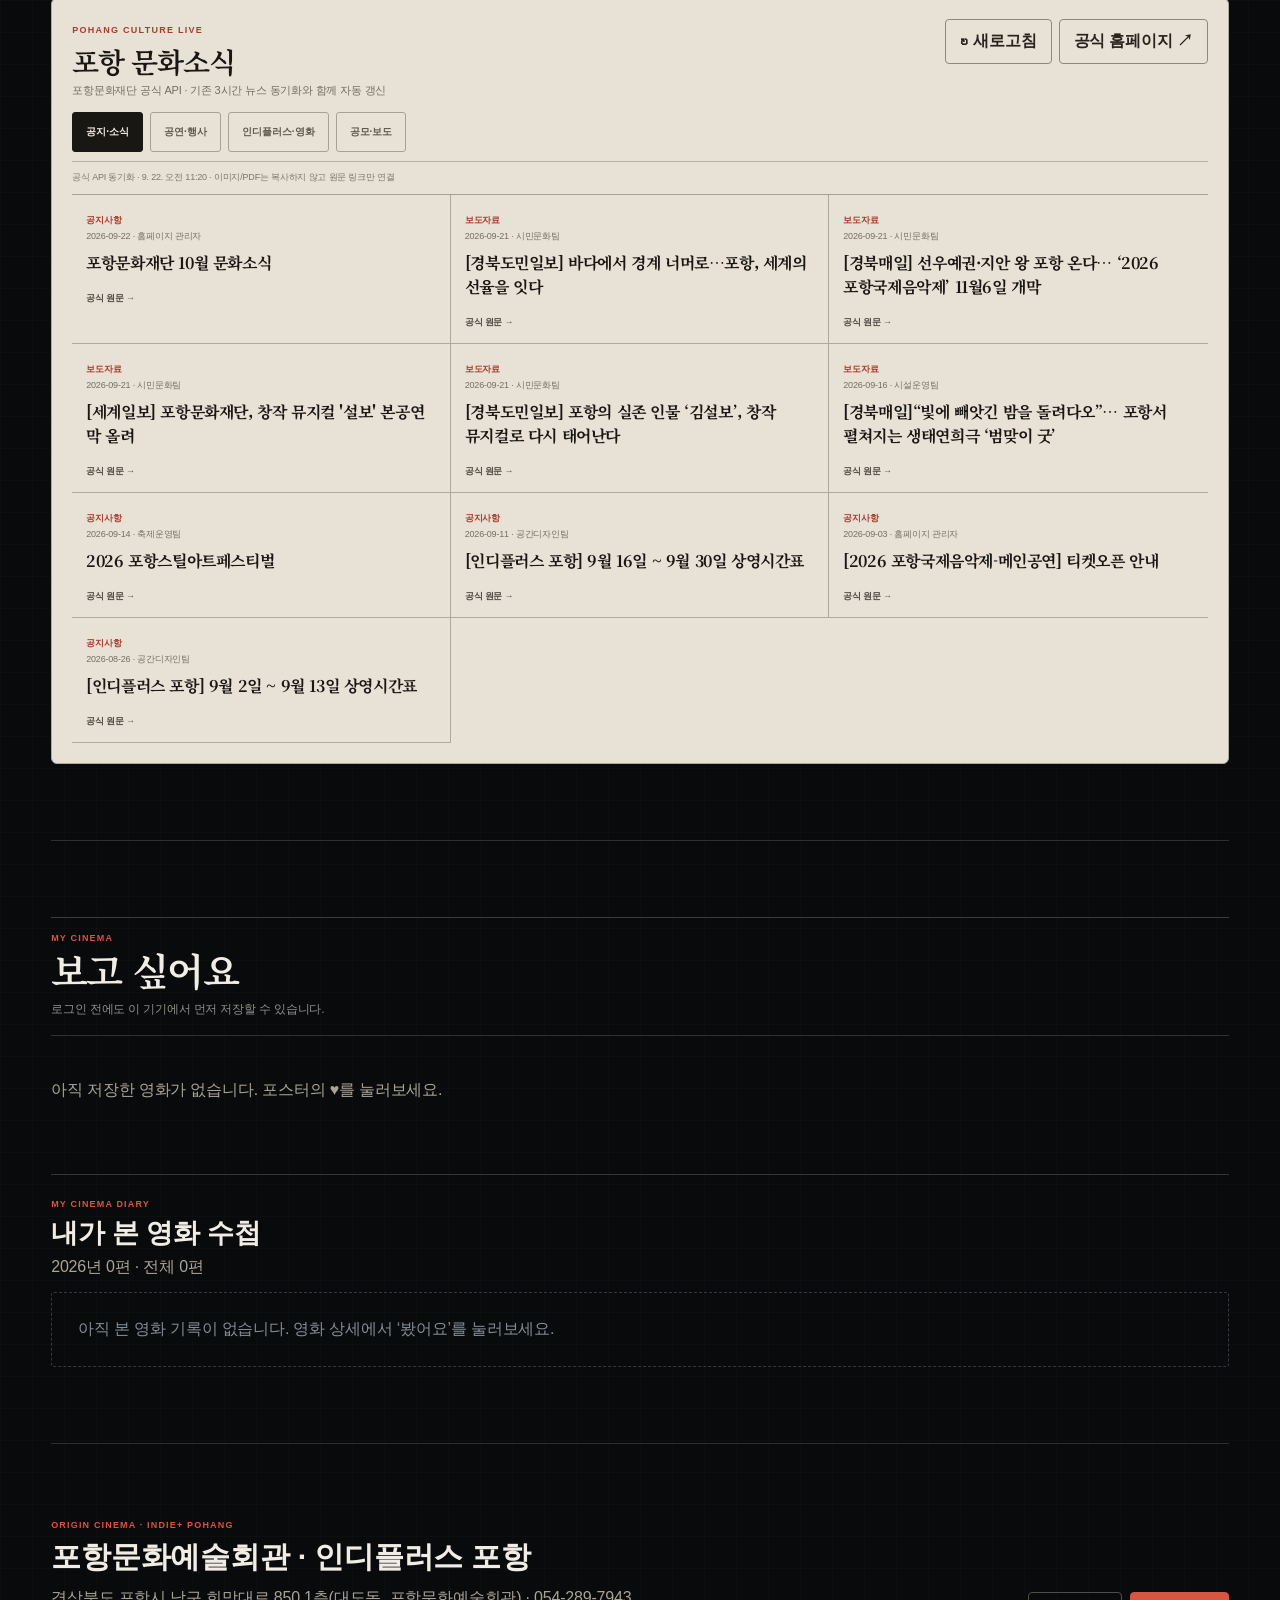
==== commit 825ae0e8: "feat: link curatorial exhibition from site navigation" ====
--- a/index.html
+++ b/index.html
@@ -34,7 +34,7 @@
 <header class="topbar">
   <div class="wrap nav">
     <a class="brand" href="#home"><span class="mark" id="brandMark">IP</span><span id="brandName">INDIE PORT<small id="brandOrigin">WORKING TITLE · from INDIE+ POHANG</small></span></a><button class="mobile-search" id="mobileSearchBtn" aria-label="영화 검색">검색</button>
-    <nav class="links"><button data-scroll="discover">영화</button><button data-scroll="criticism">비평집</button><button data-scroll="newsroom">뉴스</button><button data-scroll="program">GV·기획전</button><button data-scroll="community">커뮤니티</button><button data-scroll="my">MY</button></nav>
+    <a class="khs-exhibition-shortcut" href="./indip-exhibition.html" style="font-size:12px;white-space:nowrap;text-decoration:none;color:inherit;border:1px solid currentColor;padding:7px 9px;margin-right:5px" aria-label="전시형 영화 아카이브 보기">전시형 비평</a><nav class="links"><button data-scroll="discover">영화</button><button data-scroll="criticism">비평집</button><button data-scroll="newsroom">뉴스</button><button data-scroll="program">GV·기획전</button><button data-scroll="community">커뮤니티</button><button data-scroll="my">MY</button></nav>
     <div class="nav-actions"><button class="chipbtn" id="searchBtn">검색</button><button class="chipbtn" id="installBtn" hidden>앱 설치</button><a class="primary compact" href="https://www.dtryx.com/reserve/cinema.do?CinemaCd=000057" target="_blank" rel="noopener">예매</a></div>
   </div>
 </header>
